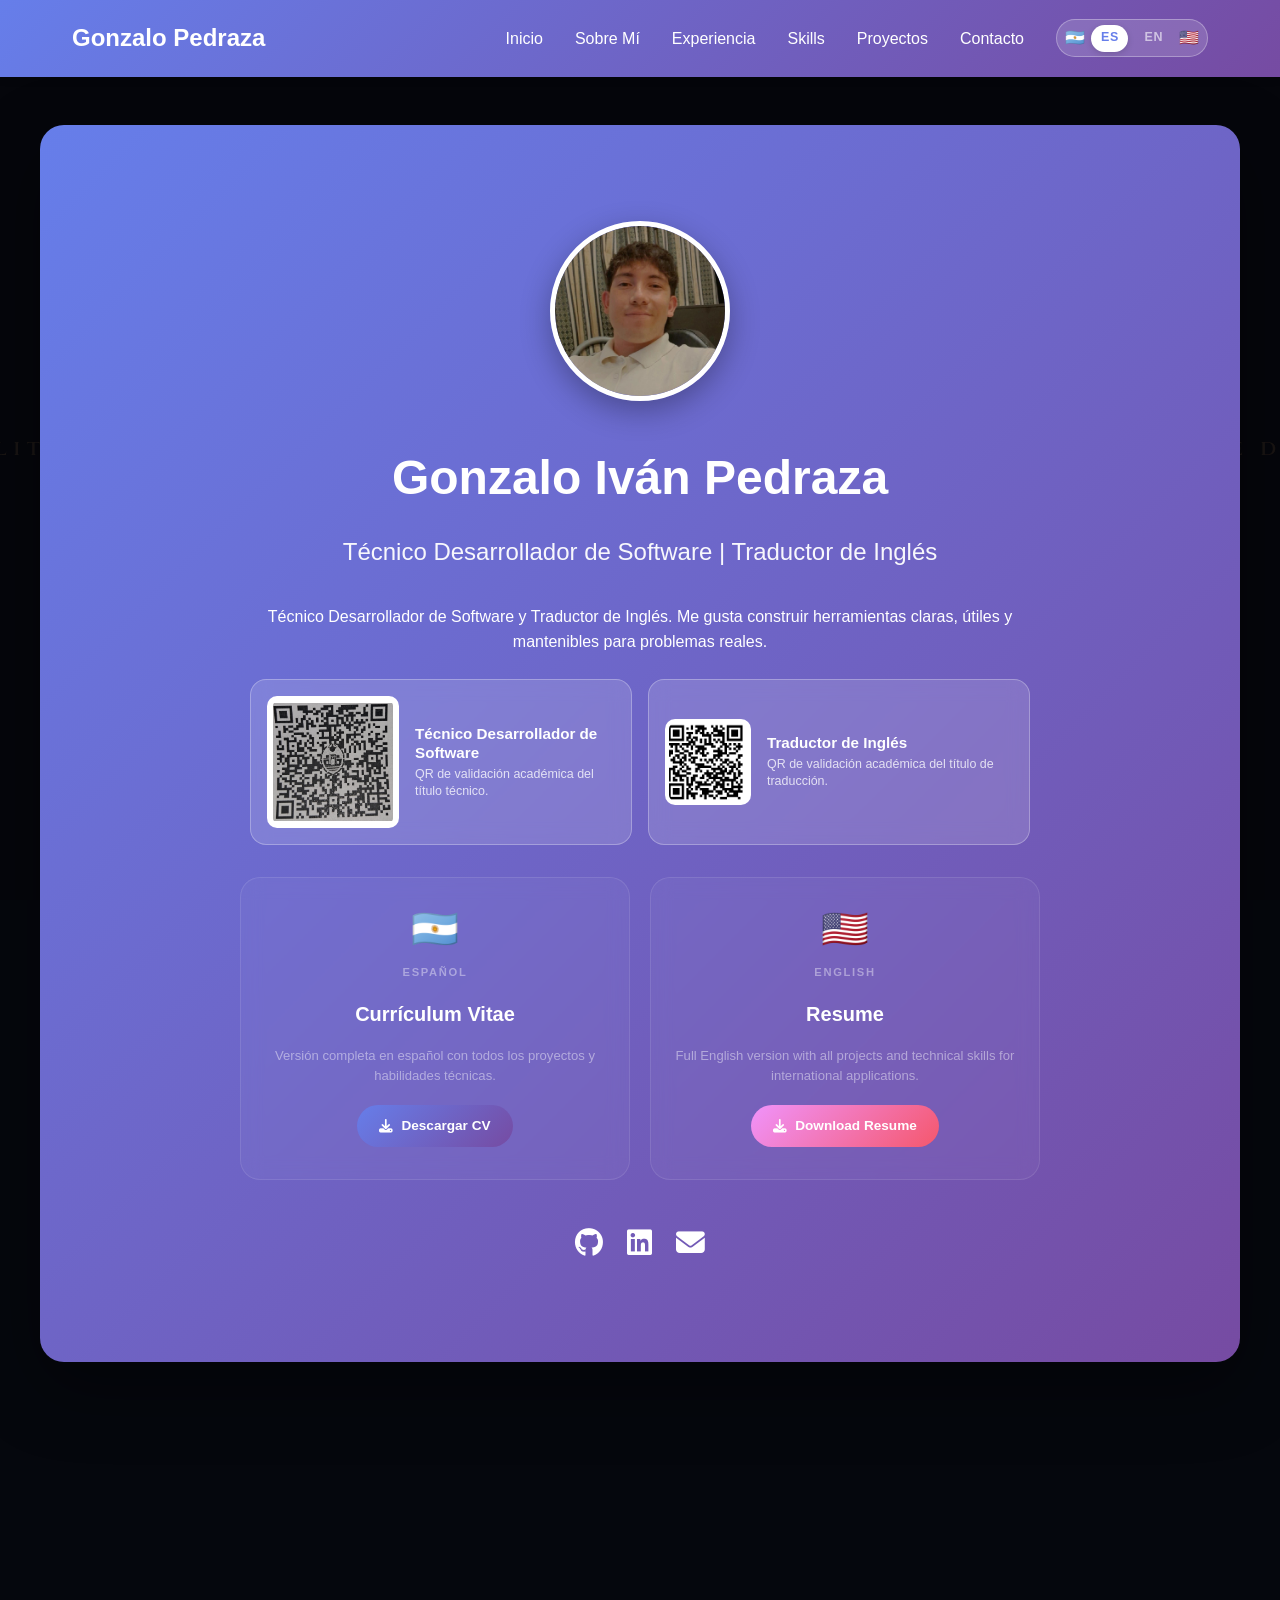
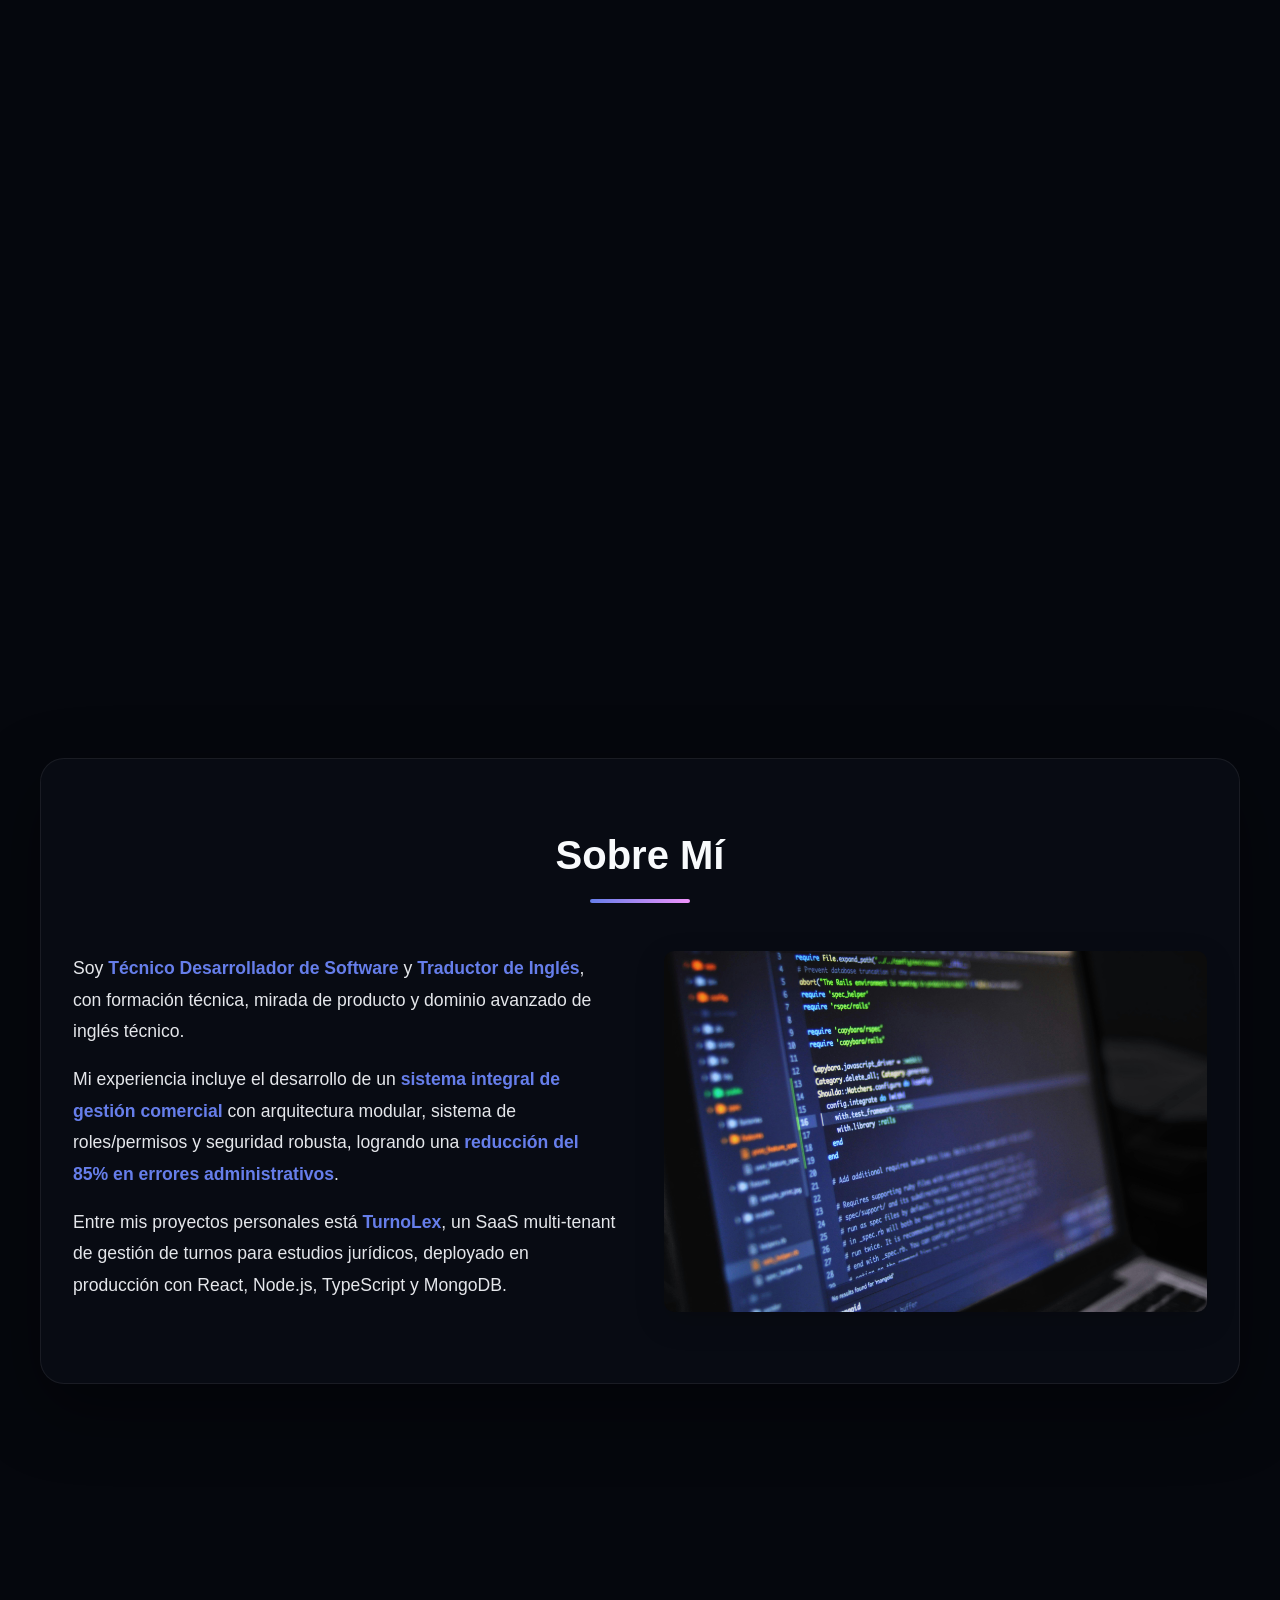
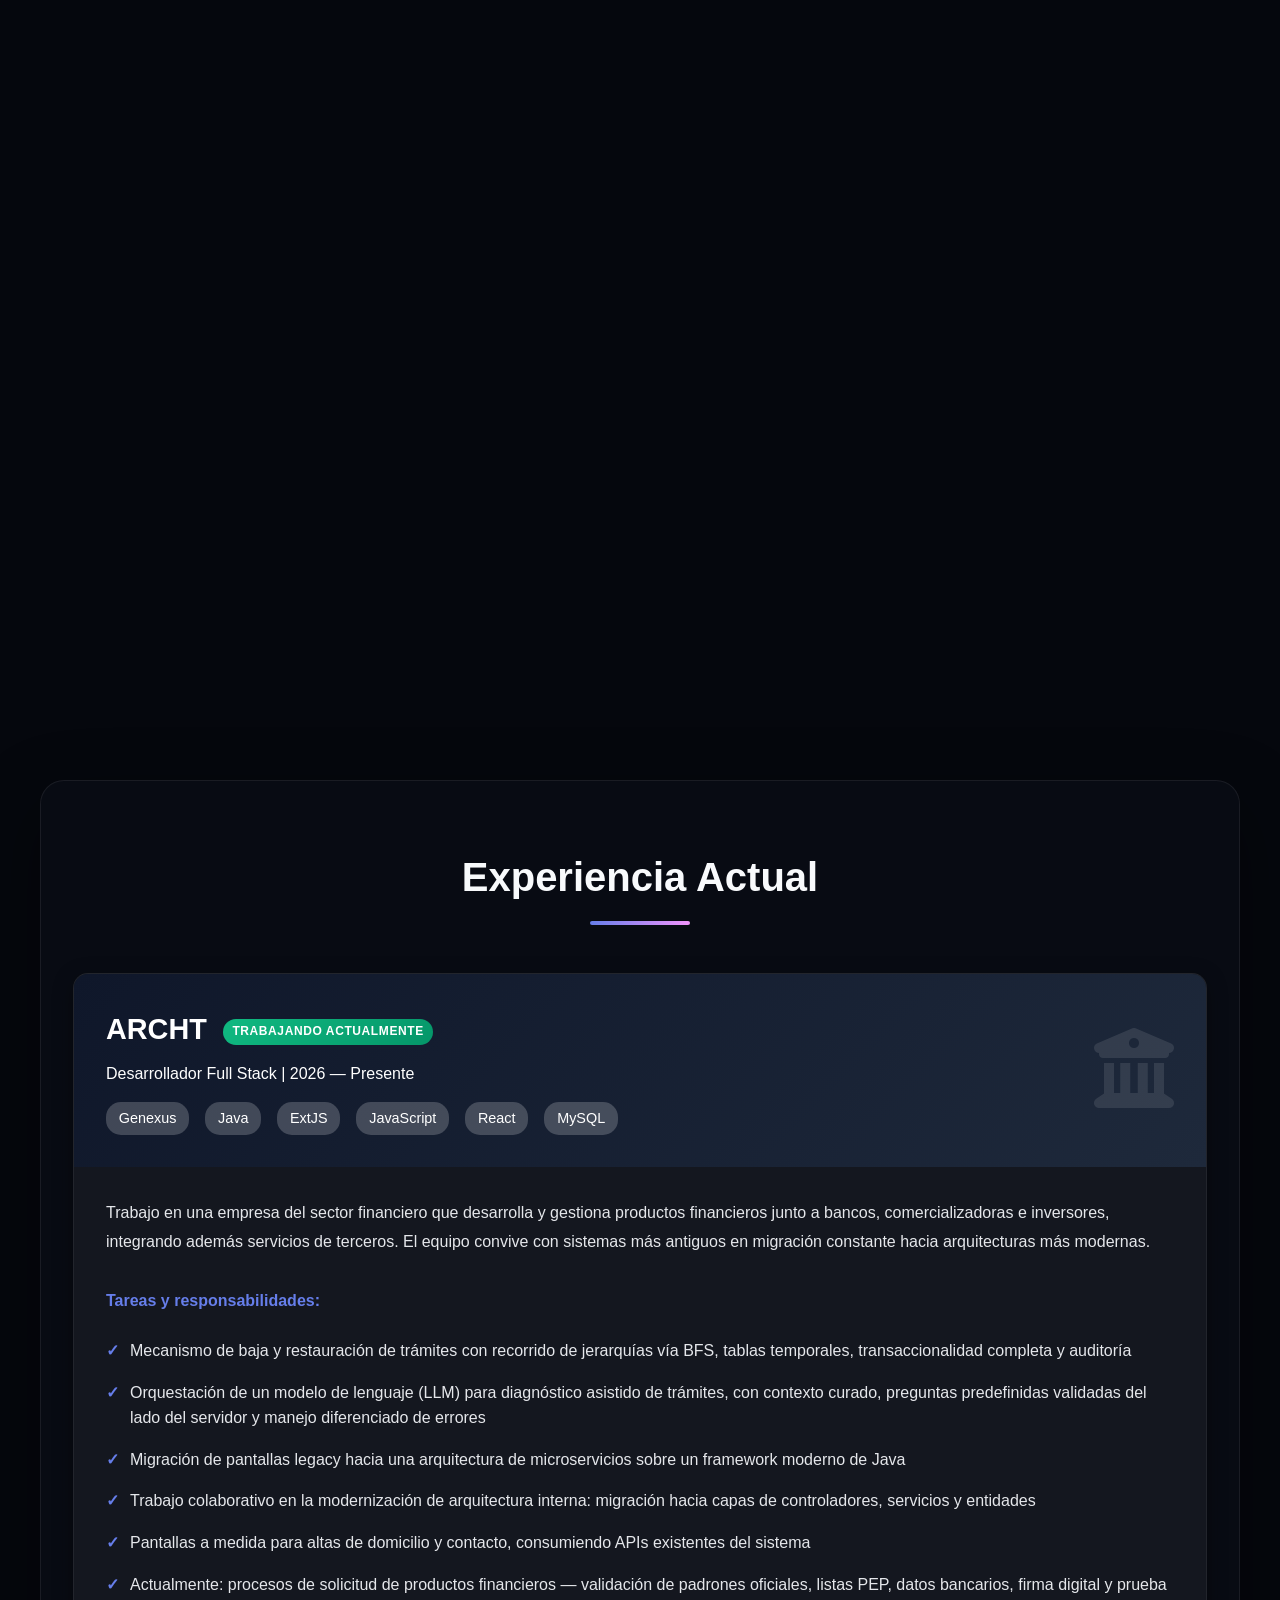
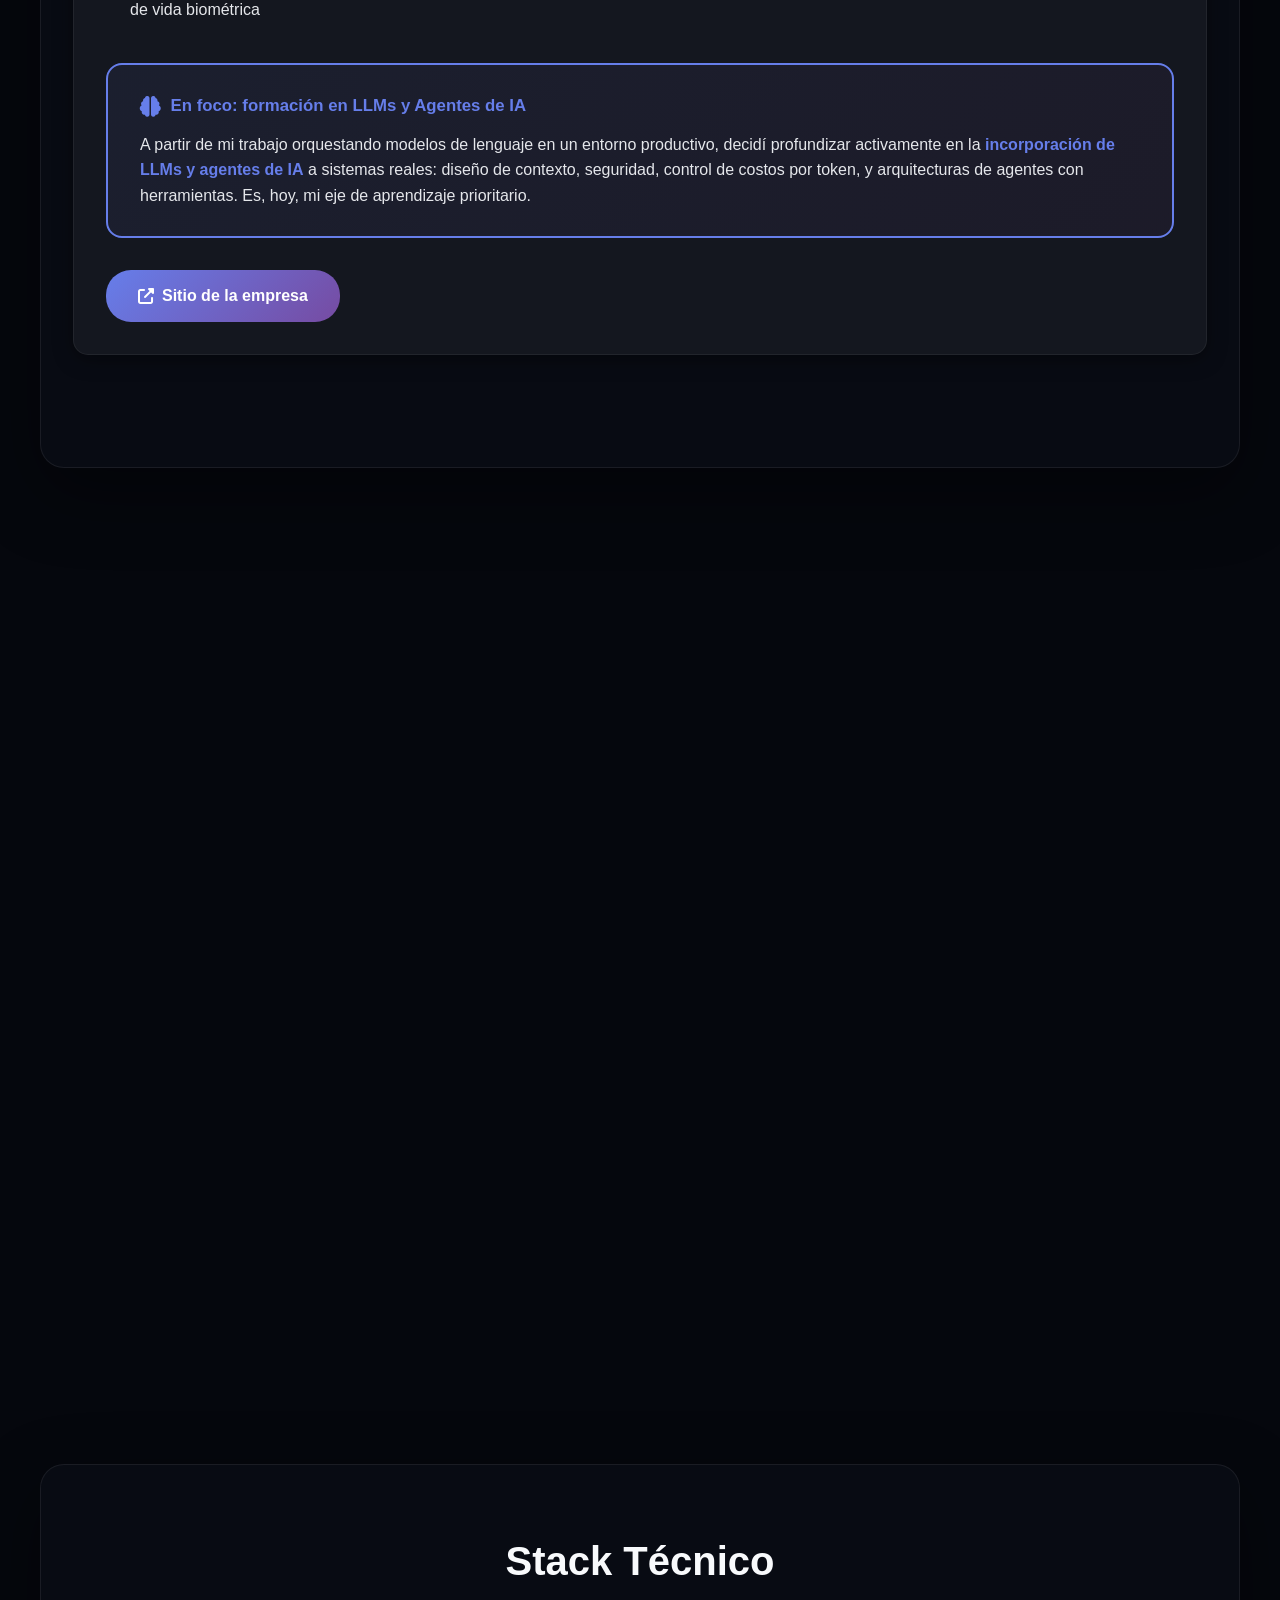
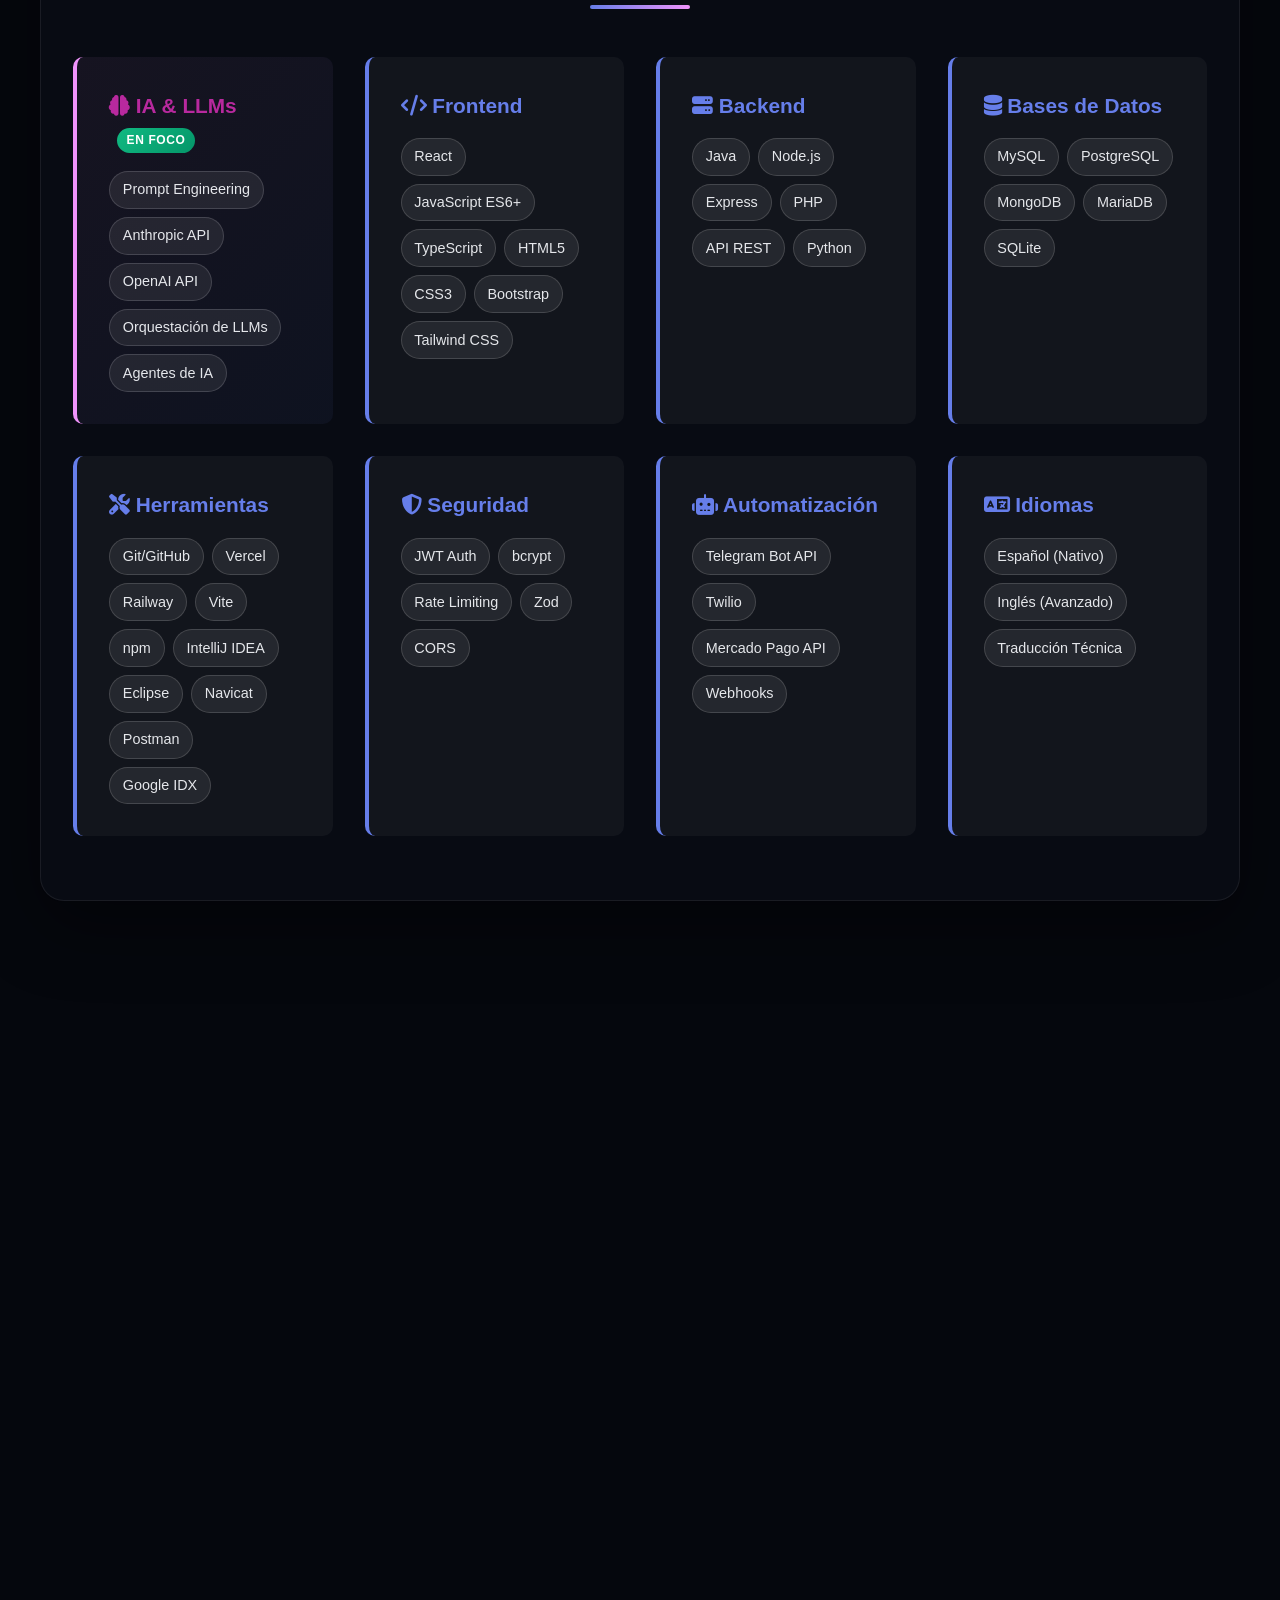
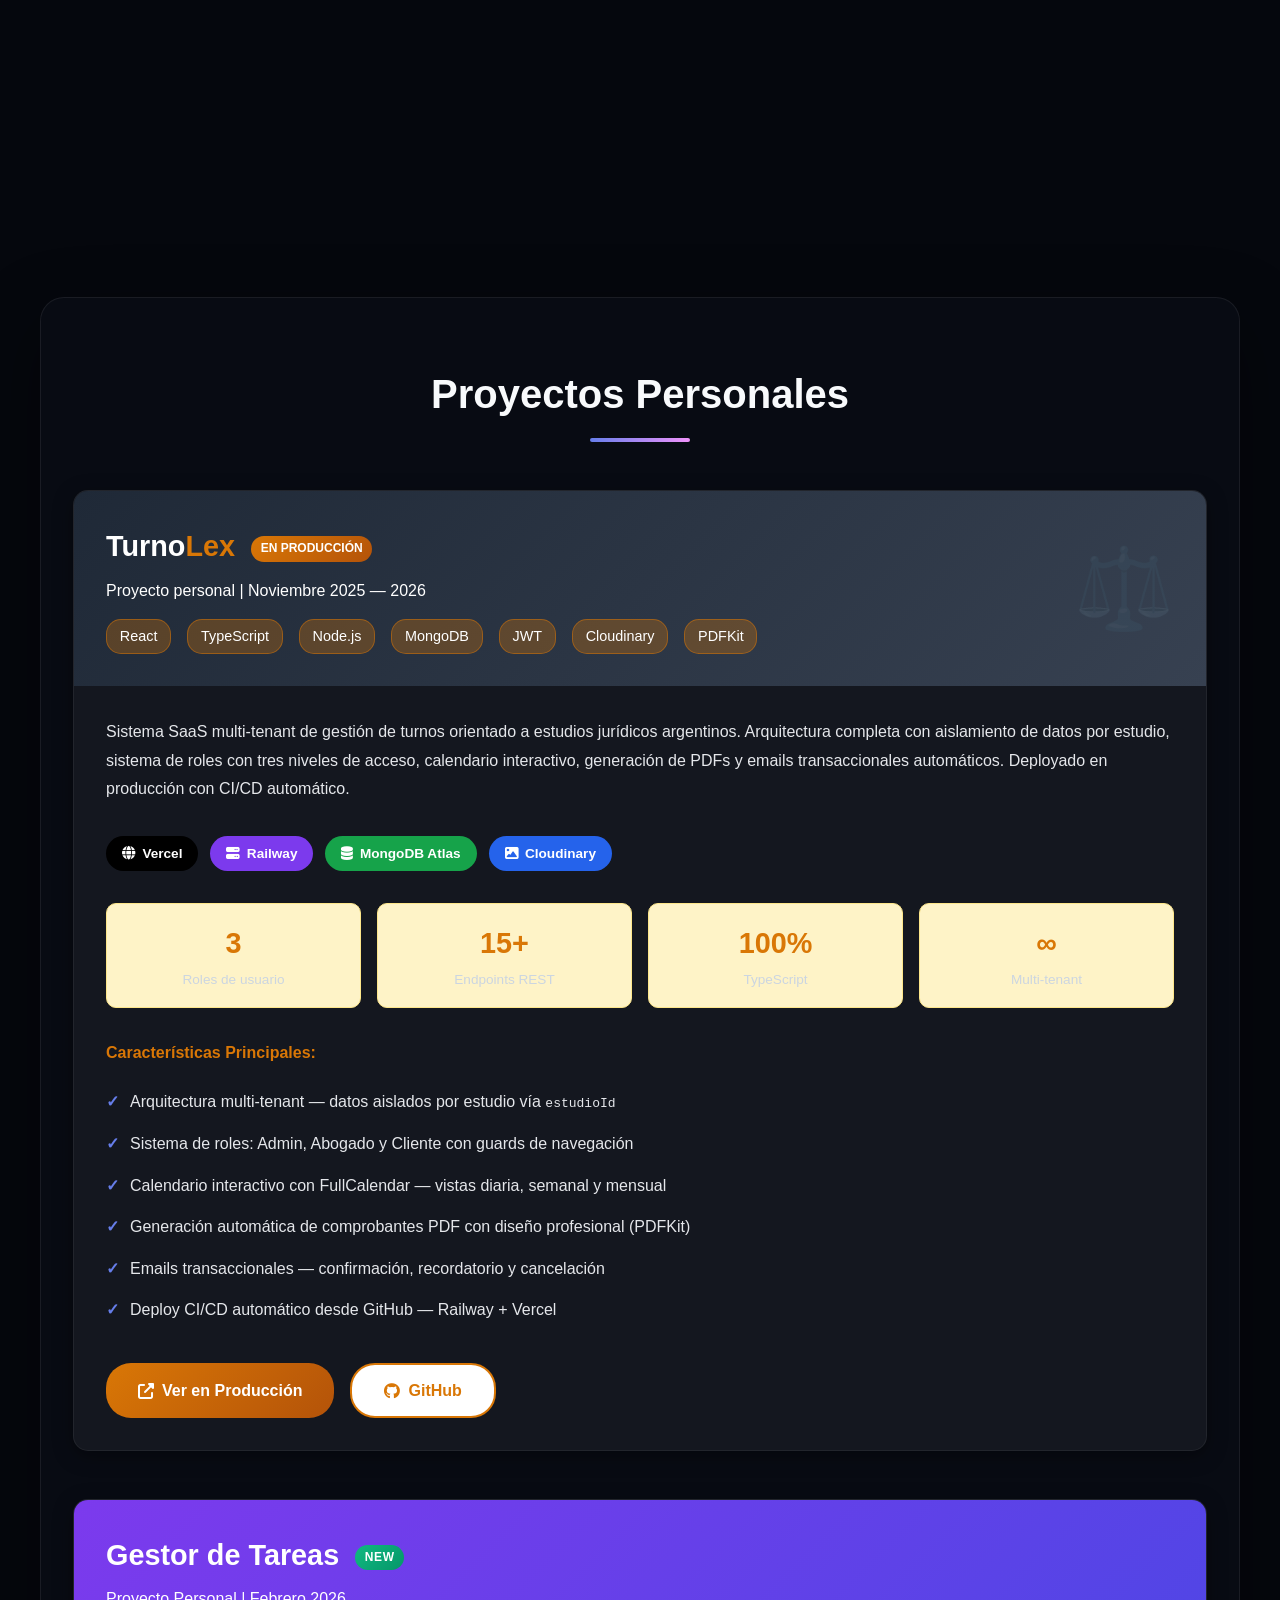
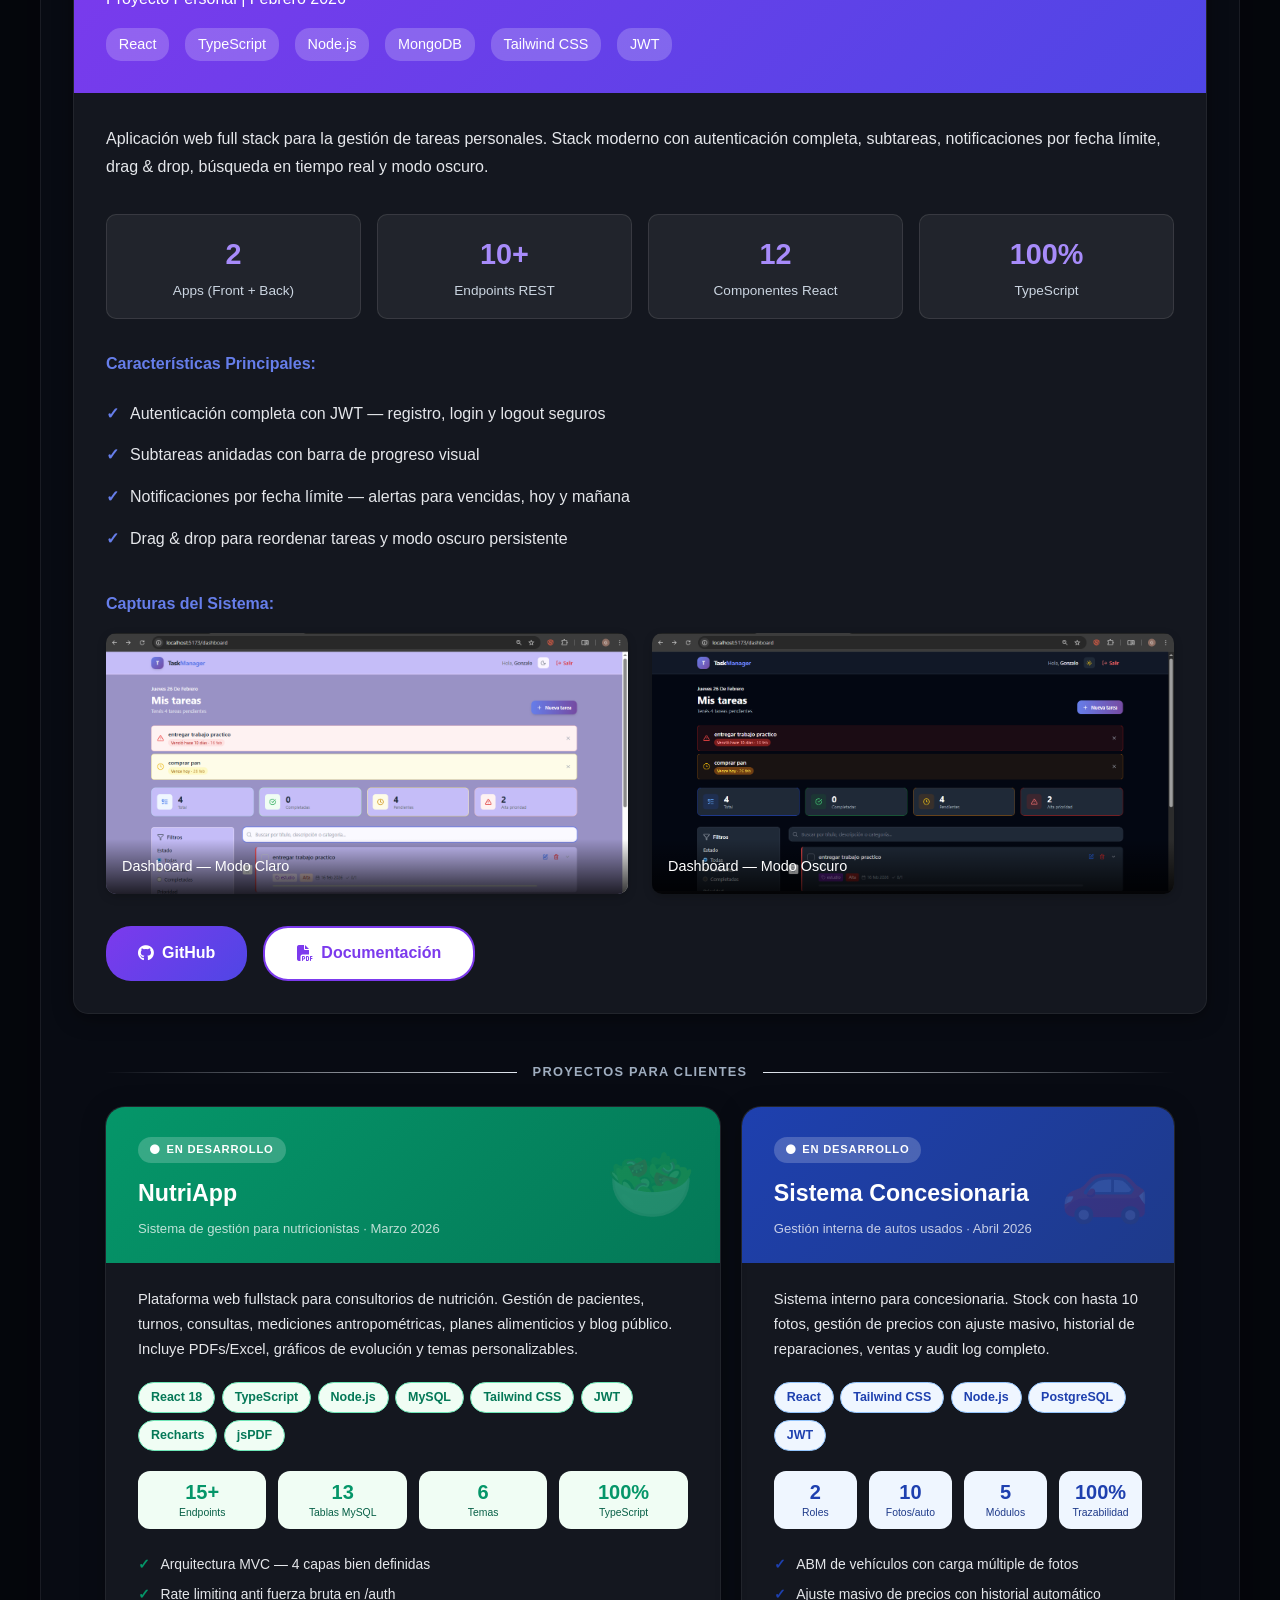
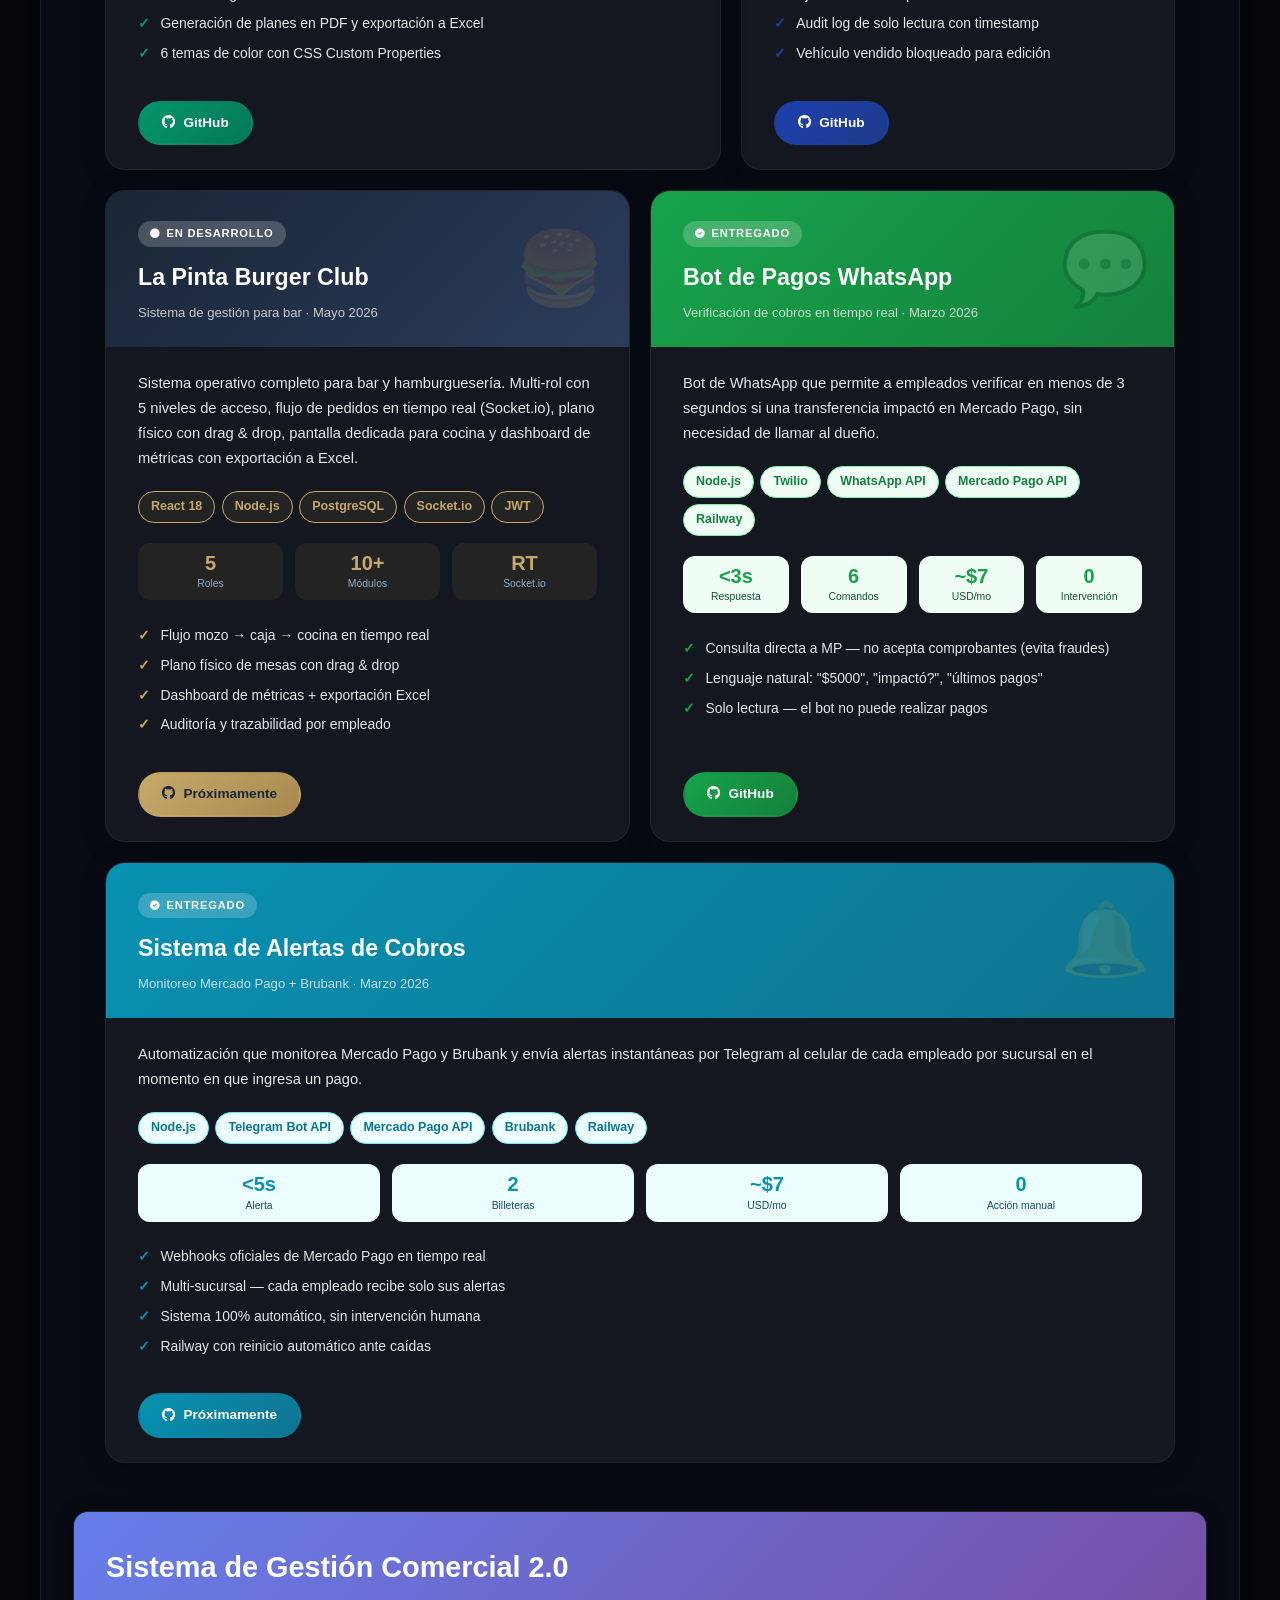
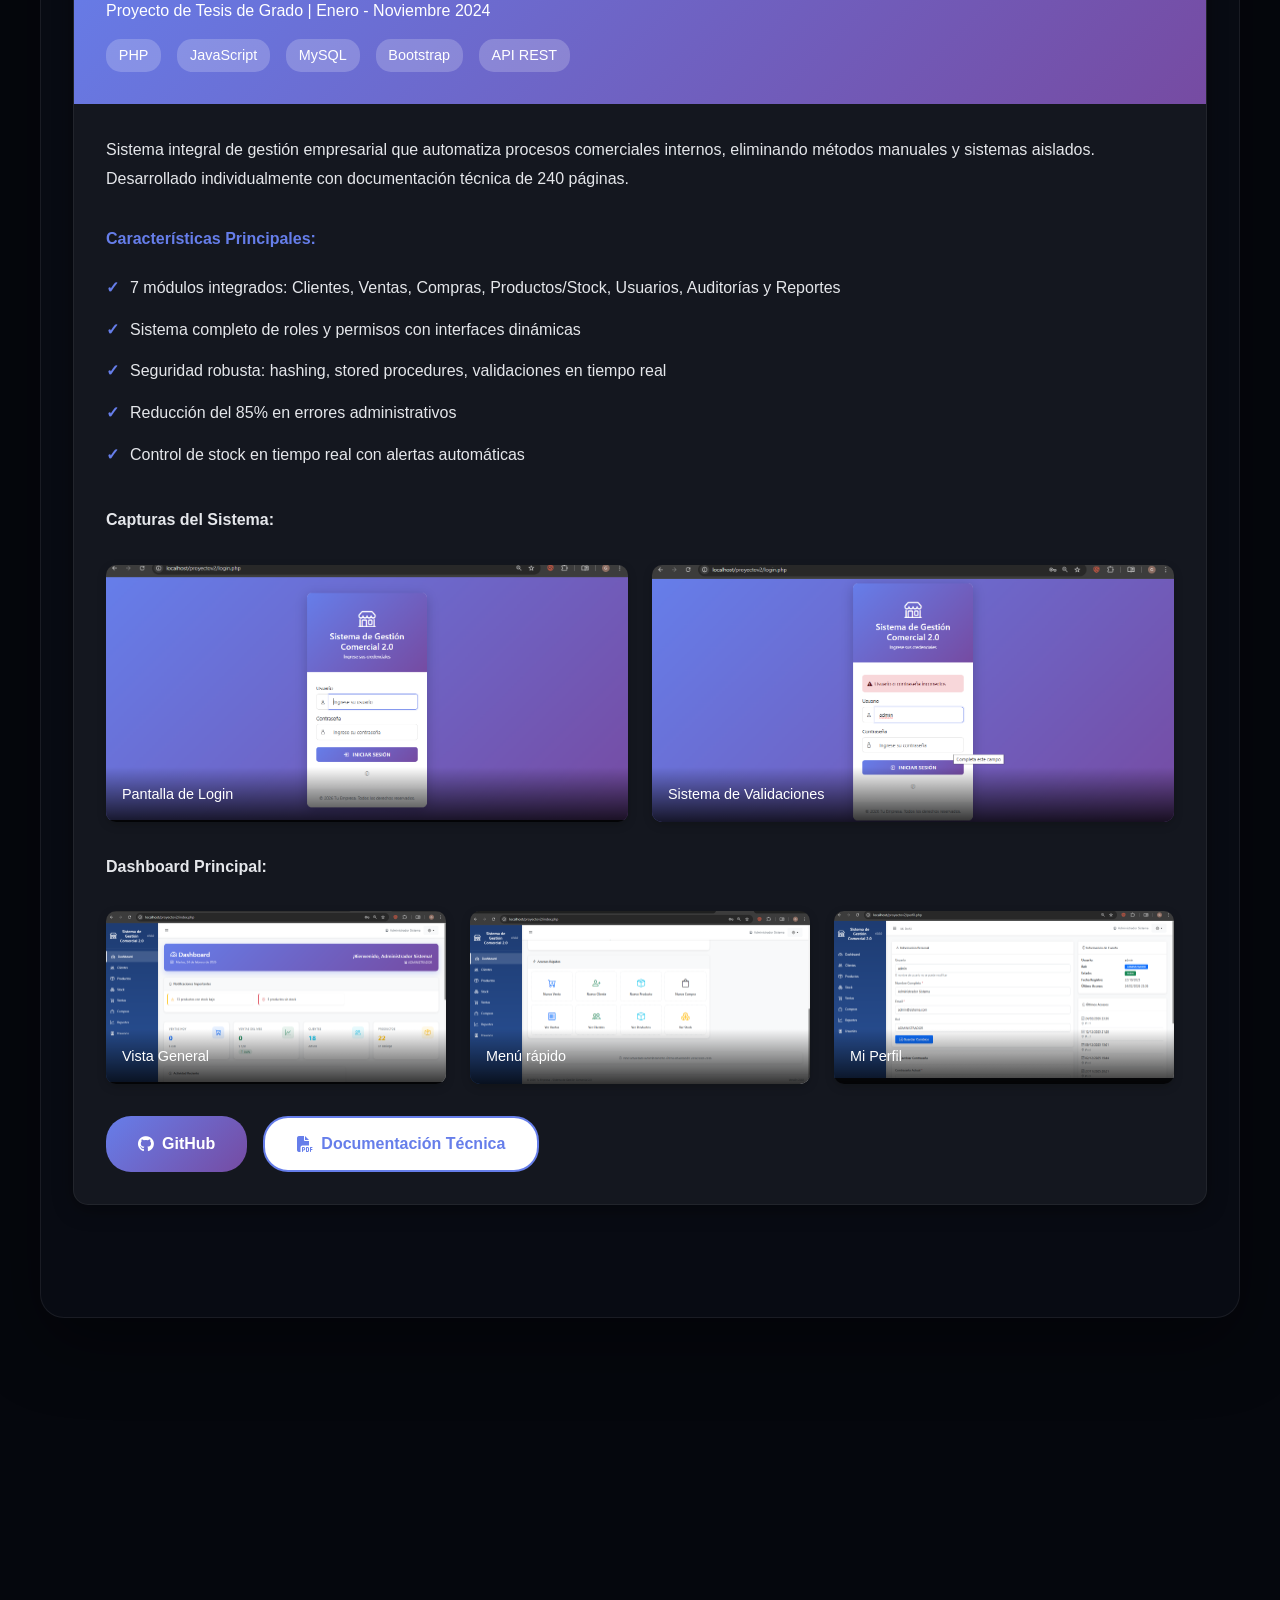
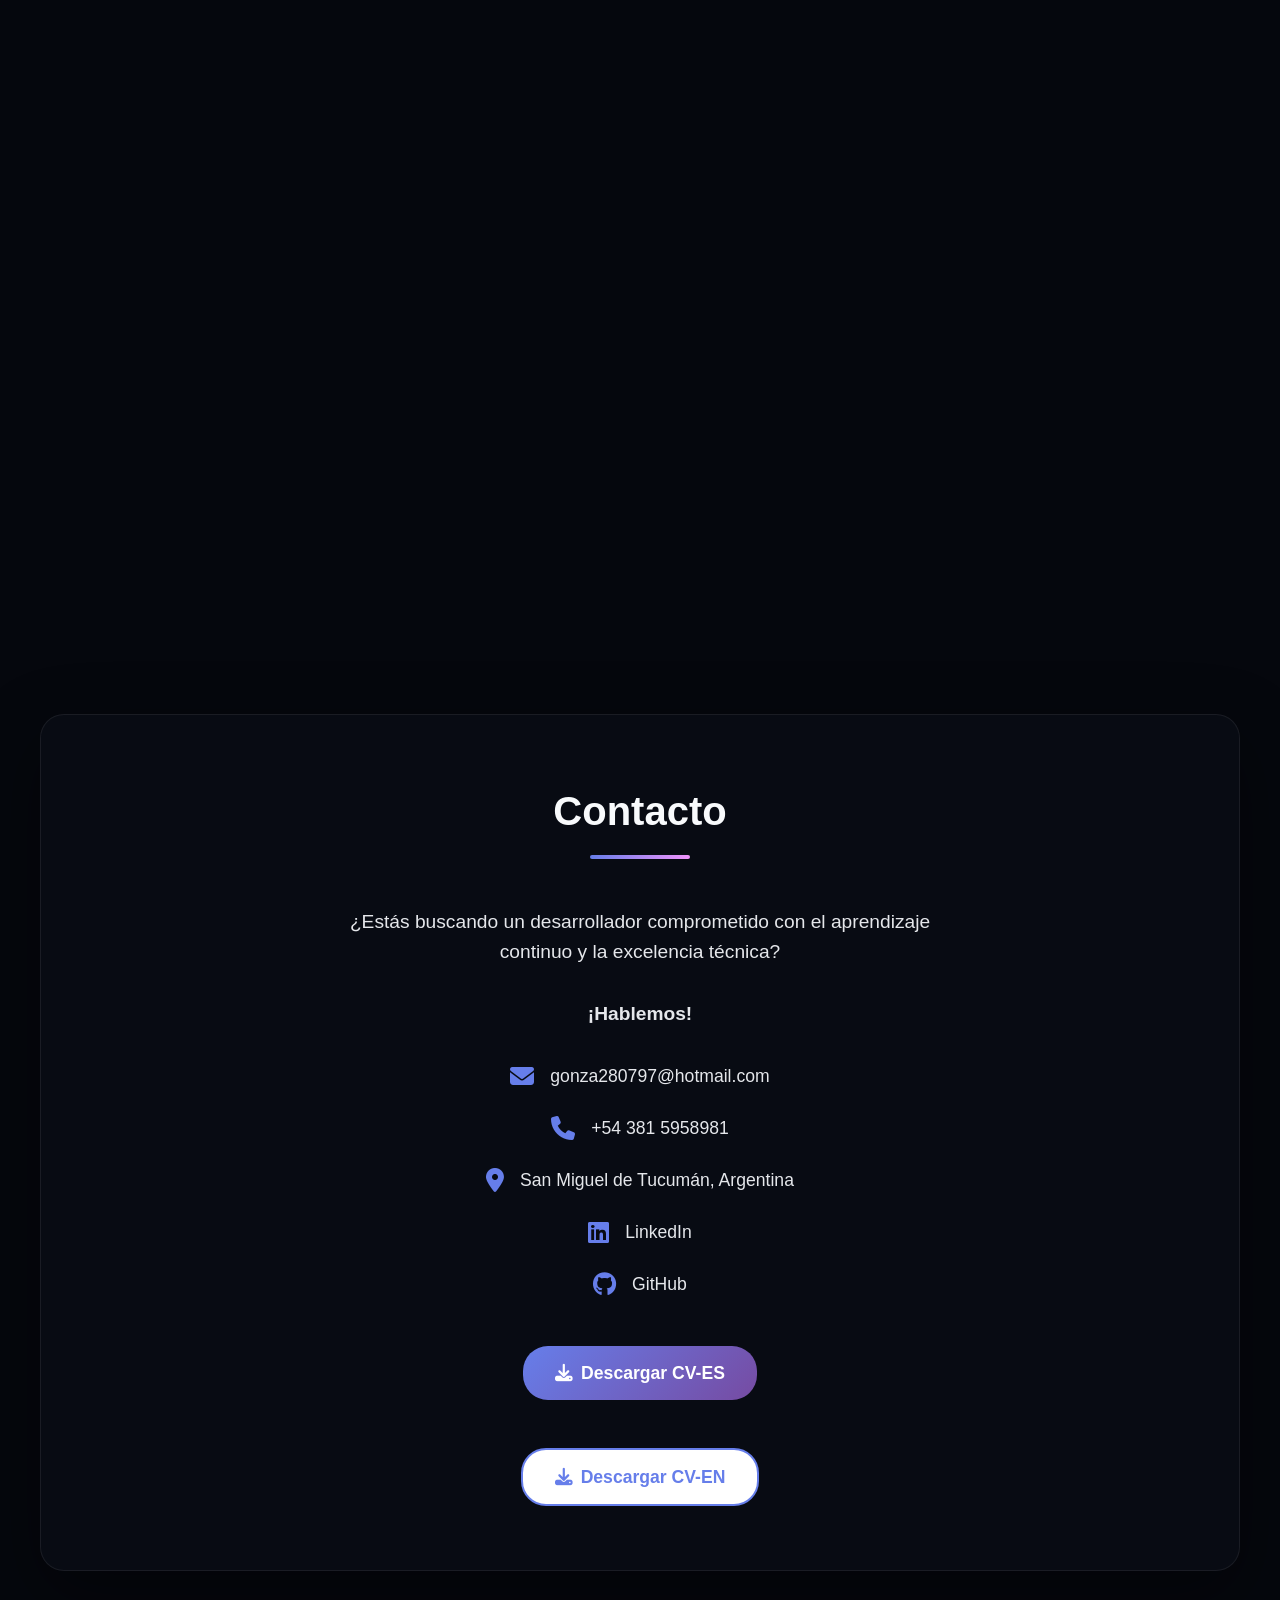
==== index.html @ ac0789c4 "last_version_cv" ====
<!DOCTYPE html>
<html lang="es">
<head>
    <meta charset="UTF-8">
    <meta name="viewport" content="width=device-width, initial-scale=1.0">
    <title>Gonzalo Pedraza | Técnico Desarrollador de Software y Traductor de Inglés</title>
    <link rel="stylesheet" href="https://cdnjs.cloudflare.com/ajax/libs/font-awesome/6.4.0/css/all.min.css">
    <link href="https://fonts.googleapis.com/css2?family=Cinzel:wght@400;600&display=swap" rel="stylesheet">
    <style>
        * { margin: 0; padding: 0; box-sizing: border-box; }
        :root {
            --primary: #667eea;
            --secondary: #764ba2;
            --accent: #f093fb;
            --dark: #1a1a2e;
            --card-bg: rgba(255,255,255,0.04);
            --border: rgba(255,255,255,0.1);
            --text: #e5e7eb;
        }
        body { font-family: 'Segoe UI', Tahoma, Geneva, Verdana, sans-serif; line-height: 1.6; color: var(--text); scroll-behavior: smooth; background: #05070d; }

        #bg-canvas { position: fixed; top: 0; left: 0; width: 100vw; height: 100vh; z-index: -1; display: block; background: #05070d; }
        footer { position: relative; z-index: 1; }

        /* ── LANGUAGE TOGGLE ── */
        .lang-toggle {
            display: flex;
            align-items: center;
            gap: 0.4rem;
            background: rgba(255,255,255,0.15);
            border-radius: 25px;
            padding: 0.3rem 0.5rem;
            cursor: pointer;
            border: 1.5px solid rgba(255,255,255,0.3);
            transition: background 0.2s;
            user-select: none;
        }
        .lang-toggle:hover { background: rgba(255,255,255,0.25); }
        .lang-btn {
            font-size: 0.78rem;
            font-weight: 700;
            padding: 0.2rem 0.6rem;
            border-radius: 15px;
            color: rgba(255,255,255,0.6);
            transition: all 0.2s;
            letter-spacing: 0.05em;
        }
        .lang-btn.active {
            background: white;
            color: var(--primary);
            box-shadow: 0 2px 6px rgba(0,0,0,0.15);
        }
        .lang-flag { font-size: 1rem; line-height: 1; }

        header { background: linear-gradient(135deg, var(--primary) 0%, var(--secondary) 100%); color: white; padding: 1.2rem 0; position: sticky; top: 0; z-index: 1000; box-shadow: 0 4px 6px rgba(0,0,0,0.1); }
        nav { max-width: 1200px; margin: 0 auto; display: flex; justify-content: space-between; align-items: center; padding: 0 2rem; }
        .logo { font-size: 1.5rem; font-weight: 700; }
        .nav-right { display: flex; align-items: center; gap: 2rem; }
        .nav-links { display: flex; gap: 2rem; list-style: none; }
        .nav-links a { color: white; text-decoration: none; transition: opacity 0.3s; }
        .nav-links a:hover { opacity: 0.8; }

        .hero { background: linear-gradient(135deg, var(--primary) 0%, var(--secondary) 100%); color: white; padding: 6rem 2rem; text-align: center; }
        .hero-content { max-width: 800px; margin: 0 auto; }
        .profile-img { width: 180px; height: 180px; border-radius: 50%; border: 5px solid white; box-shadow: 0 10px 30px rgba(0,0,0,0.3); margin-bottom: 2rem; object-fit: cover; }
        .hero h1 { font-size: 3rem; margin-bottom: 1rem; }
        .hero .subtitle { font-size: 1.5rem; margin-bottom: 2rem; opacity: 0.95; }

        /* CV buttons in hero */
        .cv-buttons { display: flex; gap: 1rem; justify-content: center; margin-top: 2rem; flex-wrap: wrap; }
        .cv-btn {
            display: inline-flex; align-items: center; gap: 0.5rem;
            padding: 0.75rem 1.75rem; border-radius: 25px;
            font-weight: 700; font-size: 0.9rem; text-decoration: none;
            transition: all 0.3s; cursor: pointer; border: none;
        }
        .cv-btn-es {
            background: white; color: var(--primary);
            box-shadow: 0 4px 15px rgba(0,0,0,0.15);
        }
        .cv-btn-es:hover { transform: translateY(-3px); box-shadow: 0 8px 25px rgba(0,0,0,0.2); }
        .cv-btn-en {
            background: rgba(255,255,255,0.15);
            color: white;
            border: 2px solid rgba(255,255,255,0.6) !important;
        }
        .cv-btn-en:hover { background: rgba(255,255,255,0.25); transform: translateY(-3px); }

        .social-links { display: flex; gap: 1.5rem; justify-content: center; margin-top: 1.5rem; }
        .social-links a { color: white; font-size: 1.8rem; transition: transform 0.3s; }
        .social-links a:hover { transform: translateY(-5px); }

        section { max-width: 1200px; margin: 3rem auto; padding: 4rem 2rem; background: rgba(13,17,28,0.48); backdrop-filter: blur(14px); -webkit-backdrop-filter: blur(14px); border: 1px solid rgba(255,255,255,0.07); border-radius: 24px; box-shadow: 0 25px 70px rgba(0,0,0,0.4); }
        section.hero { background: linear-gradient(135deg, var(--primary) 0%, var(--secondary) 100%); border: none; }
        .particle-breather { height: 100vh; max-width: none; background: none; backdrop-filter: none; border: none; box-shadow: none; margin: 0; padding: 0; }
        .section-title { font-size: 2.5rem; color: #f8fafc; margin-bottom: 3rem; text-align: center; position: relative; padding-bottom: 1rem; }
        .section-title::after { content: ''; position: absolute; bottom: 0; left: 50%; transform: translateX(-50%); width: 100px; height: 4px; background: linear-gradient(90deg, var(--primary), var(--accent)); border-radius: 2px; }
        .about-content { display: grid; grid-template-columns: 1fr 1fr; gap: 3rem; align-items: center; }
        .about-text { font-size: 1.1rem; line-height: 1.8; }
        .about-text p { margin-bottom: 1rem; }
        .highlight { color: var(--primary); font-weight: 600; }
        .skills-grid { display: grid; grid-template-columns: repeat(auto-fit, minmax(250px, 1fr)); gap: 2rem; }
        .skill-category { background: rgba(255,255,255,0.04); padding: 2rem; border-radius: 10px; border-left: 4px solid var(--primary); transition: transform 0.3s, box-shadow 0.3s; }
        .skill-category:hover { transform: translateY(-5px); box-shadow: 0 10px 30px rgba(0,0,0,0.1); }
        .skill-category h3 { color: var(--primary); margin-bottom: 1rem; font-size: 1.3rem; }
        .skill-tags { display: flex; flex-wrap: wrap; gap: 0.5rem; }
        .skill-tag { background: rgba(255,255,255,0.08); padding: 0.4rem 0.8rem; border-radius: 20px; font-size: 0.9rem; color: var(--text); border: 1px solid rgba(255,255,255,0.15); }
        .badge-new { display: inline-block; background: linear-gradient(135deg, #10b981, #059669); color: white; font-size: 0.75rem; font-weight: 700; padding: 0.2rem 0.6rem; border-radius: 20px; margin-left: 0.5rem; vertical-align: middle; letter-spacing: 0.05em; animation: pulse-green 2s infinite; }
        @keyframes pulse-green { 0%, 100% { box-shadow: 0 0 0 0 rgba(16, 185, 129, 0.4); } 50% { box-shadow: 0 0 0 6px rgba(16, 185, 129, 0); } }
        .project-card { background: rgba(255,255,255,0.05); border-radius: 15px; overflow: hidden; box-shadow: 0 5px 20px rgba(0,0,0,0.4); margin-bottom: 3rem; transition: transform 0.3s; border: 1px solid rgba(255,255,255,0.06); }
        .project-card:hover { transform: translateY(-10px); }
        .project-header { background: linear-gradient(135deg, var(--primary) 0%, var(--secondary) 100%); color: white; padding: 2rem; }
        .project-header.header-taskmanager { background: linear-gradient(135deg, #7c3aed 0%, #4f46e5 100%); }
        .project-header h3 { font-size: 1.8rem; margin-bottom: 0.5rem; }
        .project-meta { display: flex; gap: 1rem; margin-top: 1rem; flex-wrap: wrap; }
        .project-tag { background: rgba(255,255,255,0.2); padding: 0.3rem 0.8rem; border-radius: 15px; font-size: 0.9rem; }
        .project-content { padding: 2rem; }
        .project-description { margin-bottom: 2rem; line-height: 1.8; }
        .project-features { margin-bottom: 2rem; }
        .project-features h4 { color: var(--primary); margin-bottom: 1rem; }
        .project-features ul { list-style: none; padding-left: 0; }
        .project-features li { padding: 0.5rem 0; padding-left: 1.5rem; position: relative; }
        .project-features li::before { content: "✓"; position: absolute; left: 0; color: var(--primary); font-weight: bold; }
        .screenshots-grid { display: grid; grid-template-columns: repeat(auto-fit, minmax(300px, 1fr)); gap: 1.5rem; margin-top: 2rem; }
        .screenshots-grid-2 { display: grid; grid-template-columns: repeat(2, 1fr); gap: 1.5rem; margin-top: 1rem; margin-bottom: 2rem; }
        .screenshot-item { position: relative; overflow: hidden; border-radius: 10px; box-shadow: 0 3px 10px rgba(0,0,0,0.2); cursor: pointer; transition: transform 0.3s; }
        .screenshot-item:hover { transform: scale(1.05); }
        .screenshot-item img { width: 100%; height: auto; display: block; }
        .screenshot-caption { position: absolute; bottom: 0; left: 0; right: 0; background: linear-gradient(transparent, rgba(0,0,0,0.8)); color: white; padding: 1rem; font-size: 0.9rem; }
        .project-links { display: flex; gap: 1rem; margin-top: 2rem; flex-wrap: wrap; }
        .btn { display: inline-flex; align-items: center; gap: 0.5rem; padding: 0.8rem 2rem; border-radius: 25px; text-decoration: none; font-weight: 600; transition: all 0.3s; }
        .btn-primary { background: linear-gradient(135deg, var(--primary), var(--secondary)); color: white; }
        .btn-primary:hover { transform: translateY(-3px); box-shadow: 0 5px 15px rgba(102, 126, 234, 0.4); }
        .btn-purple { background: linear-gradient(135deg, #7c3aed, #4f46e5); color: white; }
        .btn-purple:hover { transform: translateY(-3px); box-shadow: 0 5px 15px rgba(124, 58, 237, 0.4); }
        .btn-secondary { background: white; color: var(--primary); border: 2px solid var(--primary); }
        .btn-secondary:hover { background: var(--primary); color: white; }
        .btn-outline-purple { background: white; color: #7c3aed; border: 2px solid #7c3aed; }
        .btn-outline-purple:hover { background: #7c3aed; color: white; }
        .project-stats { display: grid; grid-template-columns: repeat(auto-fit, minmax(140px, 1fr)); gap: 1rem; margin: 2rem 0; }
        .stat-item { background: rgba(255,255,255,0.06); border-radius: 10px; padding: 1rem; text-align: center; border: 1px solid rgba(255,255,255,0.1); }
        .stat-item .stat-number { font-size: 1.8rem; font-weight: 700; color: #a78bfa; }
        .stat-item .stat-label { font-size: 0.85rem; color: #cbd5e1; margin-top: 0.2rem; }
        .contact-content { text-align: center; max-width: 600px; margin: 0 auto; }
        .contact-info { display: flex; flex-direction: column; gap: 1.5rem; margin-top: 2rem; }
        .contact-item { display: flex; align-items: center; justify-content: center; gap: 1rem; font-size: 1.1rem; }
        .contact-item i { color: var(--primary); font-size: 1.5rem; }
        .contact-item a { color: var(--text); text-decoration: none; transition: color 0.3s; }
        .contact-item a:hover { color: var(--primary); }
        footer { background: var(--dark); color: white; text-align: center; padding: 2rem; margin-top: 4rem; }

        /* BENTO GRID */
        .bento-divider { max-width: 1200px; margin: 0 auto 1.5rem; display: flex; align-items: center; gap: 1rem; padding: 0 2rem; }
        .bento-divider-line { flex: 1; height: 1px; background: linear-gradient(90deg, transparent, #e2e8f0); }
        .bento-divider-line.right { background: linear-gradient(90deg, #e2e8f0, transparent); }
        .bento-divider span { font-size: 0.8rem; font-weight: 700; color: #a0aec0; letter-spacing: 0.1em; text-transform: uppercase; white-space: nowrap; }
        .bento-grid { display: grid; max-width: 1200px; margin: 0 auto 3rem; padding: 0 2rem; grid-template-columns: repeat(12, 1fr); gap: 1.25rem; }
        .bento-nutriapp  { grid-column: 1 / 8;  grid-row: 1; }
        .bento-concesion { grid-column: 8 / 13; grid-row: 1; }
        .bento-lapinta  { grid-column: 1 / 7;  grid-row: 2; }
        .bento-whatsapp  { grid-column: 7 / 13;  grid-row: 2; }
        .bento-alertas   { grid-column: 1 / 13; grid-row: 3; }
        .bento-card { border-radius: 20px; overflow: hidden; display: flex; flex-direction: column; transition: transform 0.35s ease, box-shadow 0.35s ease; box-shadow: 0 4px 24px rgba(0,0,0,0.3); background: rgba(255,255,255,0.05); border: 1px solid rgba(255,255,255,0.06); }
        .bento-card:hover { transform: translateY(-6px); box-shadow: 0 16px 48px rgba(0,0,0,0.14); }
        .bento-header { padding: 1.75rem 2rem 1.5rem; position: relative; overflow: hidden; }
        .bento-bg-icon { position: absolute; right: 1.5rem; top: 50%; transform: translateY(-50%); font-size: 4.5rem; opacity: 0.12; pointer-events: none; }
        .bento-badge { display: inline-flex; align-items: center; gap: 0.35rem; padding: 0.25rem 0.75rem; border-radius: 20px; font-size: 0.7rem; font-weight: 700; letter-spacing: 0.07em; margin-bottom: 0.75rem; background: rgba(255,255,255,0.2); color: white; }
        .bento-badge i { font-size: 0.6rem; }
        .bento-header h3 { font-size: 1.45rem; font-weight: 700; color: white; margin-bottom: 0.35rem; }
        .bento-header p { font-size: 0.82rem; color: rgba(255,255,255,0.75); }
        .bento-body { padding: 1.5rem 2rem; flex: 1; display: flex; flex-direction: column; }
        .bento-desc { font-size: 0.92rem; line-height: 1.7; color: var(--text); margin-bottom: 1.25rem; }
        .bento-tags { display: flex; flex-wrap: wrap; gap: 0.4rem; margin-bottom: 1.25rem; }
        .bento-tag { padding: 0.3rem 0.75rem; border-radius: 20px; font-size: 0.78rem; font-weight: 600; border: 1.5px solid; }
        .bento-stats { display: flex; gap: 0.75rem; margin-bottom: 1.25rem; flex-wrap: wrap; }
        .bento-stat { flex: 1; min-width: 60px; text-align: center; padding: 0.6rem 0.4rem; border-radius: 12px; }
        .bento-stat .num { font-size: 1.25rem; font-weight: 700; line-height: 1.1; }
        .bento-stat .lbl { font-size: 0.65rem; margin-top: 0.2rem; line-height: 1.3; font-weight: 500; }
        .bento-features { list-style: none; margin-bottom: 1.5rem; flex: 1; }
        .bento-features li { padding: 0.28rem 0; padding-left: 1.4rem; position: relative; font-size: 0.87rem; color: var(--text); line-height: 1.5; }
        .bento-features li::before { content: '✓'; position: absolute; left: 0; font-weight: 700; }
        .bento-links { display: flex; gap: 0.75rem; flex-wrap: wrap; margin-top: auto; padding-top: 0.5rem; }
        .bento-btn { display: inline-flex; align-items: center; gap: 0.5rem; padding: 0.6rem 1.4rem; border-radius: 25px; font-size: 0.85rem; font-weight: 600; text-decoration: none; transition: all 0.25s; border: 2px solid transparent; }
        .bento-btn:hover { transform: translateY(-2px); }
        .nutriapp-grad  { background: linear-gradient(135deg, #059669 0%, #047857 100%); }
        .tag-nutriapp   { color: #047857; border-color: #6ee7b7; background: #f0fdf4; }
        .stat-nutriapp  { background: #f0fdf4; }
        .stat-nutriapp .num { color: #059669; }
        .stat-nutriapp .lbl { color: #065f46; }
        .bento-nutriapp .bento-features li::before { color: #059669; }
        .btn-fill-nutriapp { background: linear-gradient(135deg, #059669, #047857); color: white; }
        .btn-fill-nutriapp:hover { box-shadow: 0 4px 14px rgba(5,150,105,0.4); }
        .concesion-grad { background: linear-gradient(135deg, #1e40af 0%, #1e3a8a 100%); }
        .tag-concesion  { color: #1e40af; border-color: #93c5fd; background: #eff6ff; }
        .stat-concesion { background: #eff6ff; }
        .stat-concesion .num { color: #1e40af; }
        .stat-concesion .lbl { color: #1e3a8a; }
        .bento-concesion .bento-features li::before { color: #1e40af; }
        .btn-fill-concesion { background: linear-gradient(135deg, #1e40af, #1e3a8a); color: white; }
        .btn-fill-concesion:hover { box-shadow: 0 4px 14px rgba(30,64,175,0.4); }
        .whatsapp-grad  { background: linear-gradient(135deg, #16a34a 0%, #15803d 100%); }
        .tag-whatsapp   { color: #15803d; border-color: #86efac; background: #f0fdf4; }
        .stat-whatsapp  { background: #f0fdf4; }
        .stat-whatsapp .num { color: #16a34a; }
        .stat-whatsapp .lbl { color: #14532d; }
        .bento-whatsapp .bento-features li::before { color: #16a34a; }
        .btn-fill-whatsapp { background: linear-gradient(135deg, #16a34a, #15803d); color: white; }
        .btn-fill-whatsapp:hover { box-shadow: 0 4px 14px rgba(22,163,74,0.4); }
        .alertas-grad   { background: linear-gradient(135deg, #0891b2 0%, #0e7490 100%); }
        .tag-alertas    { color: #0e7490; border-color: #67e8f9; background: #ecfeff; }
        .stat-alertas   { background: #ecfeff; }
        .stat-alertas .num { color: #0891b2; }
        .stat-alertas .lbl { color: #164e63; }
        .bento-alertas .bento-features li::before { color: #0891b2; }
        .btn-fill-alertas { background: linear-gradient(135deg, #0891b2, #0e7490); color: white; }
        .btn-fill-alertas:hover { box-shadow: 0 4px 14px rgba(8,145,178,0.4); }
        .lapinta-grad { background: linear-gradient(135deg, #1a2535 0%, #2a3d5c 100%); }
        .tag-lapinta  { color: #C8A96A; border-color: #C8A96A; background: rgba(200,169,106,.08); }
        .stat-lapinta { background: rgba(200,169,106,.08); }
        .stat-lapinta .num { color: #C8A96A; }
        .stat-lapinta .lbl { color: #8faec7; }
        .bento-lapinta .bento-features li::before { color: #C8A96A; }
        .btn-fill-lapinta { background: linear-gradient(135deg, #C8A96A, #a88a50); color: #1a2535; }
        .btn-fill-lapinta:hover { box-shadow: 0 4px 14px rgba(200,169,106,0.4); }
        @keyframes fadeUp { from { opacity: 0; transform: translateY(24px); } to { opacity: 1; transform: translateY(0); } }
        .bento-card { animation: fadeUp 0.5s ease both; }
        .bento-nutriapp  { animation-delay: 0.05s; }
        .bento-concesion { animation-delay: 0.15s; }
        .bento-lapinta  { animation-delay: 0.25s; }
        .bento-whatsapp  { animation-delay: 0.35s; }
        .bento-alertas   { animation-delay: 0.45s; }

        .lightbox { display: none; position: fixed; z-index: 9999; top: 0; left: 0; width: 100%; height: 100%; background: rgba(0,0,0,0.9); justify-content: center; align-items: center; }
        .lightbox.active { display: flex; }
        .lightbox img { max-width: 90%; max-height: 90%; border-radius: 10px; }
        .lightbox-close { position: absolute; top: 20px; right: 40px; color: white; font-size: 40px; cursor: pointer; }

        @media (max-width: 900px) {
            .bento-grid { grid-template-columns: 1fr 1fr; }
            .bento-nutriapp, .bento-concesion, .bento-lapinta, .bento-whatsapp, .bento-alertas { grid-column: auto; grid-row: auto; }
        }
        @media (max-width: 768px) {
            .nav-links { display: none; }
            .hero h1 { font-size: 2rem; }
            .hero .subtitle { font-size: 1.2rem; }
            .about-content { grid-template-columns: 1fr; }
            .screenshots-grid { grid-template-columns: 1fr; }
            .screenshots-grid-2 { grid-template-columns: 1fr; }
            .project-links { flex-direction: column; }
            .project-stats { grid-template-columns: repeat(2, 1fr); }
            .cv-buttons { flex-direction: column; align-items: center; }
        }
        @media (max-width: 600px) {
            .bento-grid { grid-template-columns: 1fr; padding: 0 1rem; }
            .bento-divider { padding: 0 1rem; }
        }

        /* ── i18n: hide/show by language ── */
        [data-lang="en"] { display: none !important; }
        body.lang-en [data-lang="es"] { display: none !important; }
        body.lang-en [data-lang="en"] { display: revert !important; }
        
         .credential-strip { display: grid; grid-template-columns: repeat(2, minmax(0, 1fr)); gap: 1rem; max-width: 780px; margin: 1.5rem auto 2rem; }
        .credential-card { display: grid; grid-template-columns: 86px 1fr; align-items: center; gap: 1rem; padding: 1rem; border-radius: 16px; background: rgba(255,255,255,0.14); border: 1px solid rgba(255,255,255,0.28); text-align: left; backdrop-filter: blur(10px); }
        .credential-card img { width: 86px; height: 86px; object-fit: contain; border-radius: 10px; background: white; padding: 4px; cursor: zoom-in; }
        .credential-card.dev-credential { grid-template-columns: 132px 1fr; }
        .credential-card.dev-credential img { width: 132px; height: 132px; padding: 6px; }
        .lightbox.qr-lightbox img { width: min(86vw, 620px); height: auto; max-height: 92vh; object-fit: contain; background: white; padding: 18px; }
        .credential-card strong { display: block; color: white; font-size: 0.95rem; line-height: 1.25; }
        .credential-card span { display: block; color: rgba(255,255,255,0.78); font-size: 0.78rem; margin-top: 0.25rem; line-height: 1.35; }
        @media (max-width: 700px) { .credential-strip { grid-template-columns: 1fr; } }

         /* Download cards */
        .cards {
            display: grid;
            grid-template-columns: 1fr 1fr;
            gap: 20px;
            margin-bottom: 40px;
        }
 
        .cv-card {
            background: var(--card-bg);
            border: 1px solid var(--border);
            border-radius: 20px;
            padding: 32px 24px;
            text-decoration: none;
            color: white;
            transition: all 0.3s ease;
            position: relative;
            overflow: hidden;
            display: flex;
            flex-direction: column;
            align-items: center;
            gap: 16px;
            backdrop-filter: blur(10px);
        }
 
        .cv-card::before {
            content: '';
            position: absolute;
            inset: 0;
            border-radius: 20px;
            opacity: 0;
            transition: opacity 0.3s;
        }
        .cv-card.es::before { background: linear-gradient(135deg, rgba(102,126,234,0.15), rgba(118,75,162,0.15)); }
        .cv-card.en::before { background: linear-gradient(135deg, rgba(240,147,251,0.12), rgba(245,87,108,0.12)); }
 
        .cv-card:hover {
            transform: translateY(-6px);
            border-color: rgba(255,255,255,0.2);
            box-shadow: 0 20px 60px rgba(0,0,0,0.4);
        }
        .cv-card:hover::before { opacity: 1; }
 
        .cv-card.es:hover { border-color: rgba(102,126,234,0.5); }
        .cv-card.en:hover { border-color: rgba(240,147,251,0.5); }
 
        .flag {
            font-size: 2.4rem;
            line-height: 1;
            position: relative;
            z-index: 1;
        }
 
        .card-lang {
            font-size: 0.7rem;
            font-weight: 700;
            letter-spacing: 0.15em;
            text-transform: uppercase;
            color: rgba(255,255,255,0.4);
            position: relative;
            z-index: 1;
        }
 
        .card-title {
            font-size: 1.25rem;
            font-weight: 700;
            position: relative;
            z-index: 1;
        }
 
        .card-desc {
            font-size: 0.82rem;
            color: rgba(255,255,255,0.45);
            line-height: 1.5;
            text-align: center;
            position: relative;
            z-index: 1;
        }
 
        .dl-btn {
            display: inline-flex;
            align-items: center;
            gap: 8px;
            padding: 10px 22px;
            border-radius: 25px;
            font-size: 0.85rem;
            font-weight: 600;
            position: relative;
            z-index: 1;
            transition: all 0.25s;
            margin-top: 4px;
        }
        .cv-card.es .dl-btn {
            background: linear-gradient(135deg, var(--primary), var(--secondary));
            color: white;
        }
        .cv-card.en .dl-btn {
            background: linear-gradient(135deg, #f093fb, #f5576c);
            color: white;
        }
        .cv-card:hover .dl-btn {
            transform: scale(1.05);
            box-shadow: 0 4px 20px rgba(0,0,0,0.3);
        }
 
        /* View online row */
        .view-row {
            display: grid;
            grid-template-columns: 1fr 1fr;
            gap: 20px;
            margin-bottom: 40px;
        }
 
        .view-link {
            display: flex;
            align-items: center;
            justify-content: center;
            gap: 10px;
            padding: 14px 20px;
            border-radius: 12px;
            border: 1px solid var(--border);
            background: var(--card-bg);
            text-decoration: none;
            color: rgba(255,255,255,0.6);
            font-size: 0.85rem;
            font-weight: 500;
            transition: all 0.25s;
            backdrop-filter: blur(10px);
        }
        .view-link:hover {
            border-color: rgba(255,255,255,0.2);
            color: white;
            background: rgba(255,255,255,0.06);
            transform: translateY(-2px);
        }
        .view-link i { font-size: 1rem; }
        .view-link.es-link i { color: var(--primary); }
        .view-link.en-link i { color: #f093fb; }
 
    </style>
</head>
<body class="lang-es">
    <canvas id="bg-canvas"></canvas>

    <header>
        <nav>
            <div class="logo">Gonzalo Pedraza</div>
            <div class="nav-right">
                <ul class="nav-links">
                    <li><a href="#inicio"    data-lang="es">Inicio</a>    <a href="#inicio"    data-lang="en">Home</a></li>
                    <li><a href="#sobre-mi"  data-lang="es">Sobre Mí</a>  <a href="#sobre-mi"  data-lang="en">About</a></li>
                    <li><a href="#experiencia" data-lang="es">Experiencia</a> <a href="#experiencia" data-lang="en">Experience</a></li>
                    <li><a href="#skills"    data-lang="es">Skills</a>    <a href="#skills"    data-lang="en">Skills</a></li>
                    <li><a href="#proyectos" data-lang="es">Proyectos</a> <a href="#proyectos" data-lang="en">Projects</a></li>
                    <li><a href="#contacto"  data-lang="es">Contacto</a>  <a href="#contacto"  data-lang="en">Contact</a></li>
                </ul>
                <!-- LANGUAGE TOGGLE -->
                <div class="lang-toggle" onclick="toggleLang()" title="Switch language">
                    <span class="lang-flag">🇦🇷</span>
                    <span class="lang-btn active" id="btn-es">ES</span>
                    <span class="lang-btn" id="btn-en">EN</span>
                    <span class="lang-flag">🇺🇸</span>
                </div>
            </div>
        </nav>
    </header>

    <section class="hero" id="inicio">
        <div class="hero-content">
            <img src="screenshots/perfil.jpeg" alt="Gonzalo Pedraza" class="profile-img">
            <h1>Gonzalo Iván Pedraza</h1>
            <p class="subtitle" data-lang="es">Técnico Desarrollador de Software | Traductor de Inglés</p>
            <p class="subtitle" data-lang="en">Software Development Technician | English Translator</p>
            <p data-lang="es">Técnico Desarrollador de Software y Traductor de Inglés. Me gusta construir herramientas claras, útiles y mantenibles para problemas reales.</p>
            <p data-lang="en">Software Development Technician and English Translator. I build clear, useful, maintainable tools for real-world problems.</p>


            <div class="credential-strip">
                <div class="credential-card dev-credential">
                    <img src="screenshots/WhatsApp Image 2026-05-21 at 20.42.52.jpeg" alt="QR validación título desarrollador" onclick="openLightbox('screenshots/WhatsApp Image 2026-05-21 at 20.42.52.jpeg', true)">
                    <div>
                        <strong data-lang="es">Técnico Desarrollador de Software</strong>
                        <strong data-lang="en">Software Development Technician</strong>
                        <span data-lang="es">QR de validación académica del título técnico.</span>
                        <span data-lang="en">Academic validation QR for the technical degree.</span>
                    </div>
                </div>
                <div class="credential-card">
                    <img src="screenshots/2026-05-21 (1).png" alt="QR validación título traductor" onclick="openLightbox('screenshots/2026-05-21 (1).png', true)">
                    <div>
                        <strong data-lang="es">Traductor de Inglés</strong>
                        <strong data-lang="en">English Translator</strong>
                        <span data-lang="es">QR de validación académica del título de traducción.</span>
                        <span data-lang="en">Academic validation QR for the translation credential.</span>
                    </div>
                </div>
            </div>
            <!-- CV DOWNLOAD BUTTONS -->
        <div class="cards">
            <a class="cv-card es"
            href="Gonzalo_Pedraza_Developer.pdf"
            download
            target="_blank">
                <span class="flag">🇦🇷</span>
                <span class="card-lang">Español</span>
                <span class="card-title">Currículum Vitae</span>
                <p class="card-desc">Versión completa en español con todos los proyectos y habilidades técnicas.</p>
                <span class="dl-btn">
                    <i class="fas fa-download"></i> Descargar CV
                </span>
            </a>

            <a class="cv-card en"
            href="Gonzalo_Iván_Pedraza_Resume.pdf"
            download
            target="_blank">
                <span class="flag">🇺🇸</span>
                <span class="card-lang">English</span>
                <span class="card-title">Resume</span>
                <p class="card-desc">Full English version with all projects and technical skills for international applications.</p>
                <span class="dl-btn">
                    <i class="fas fa-download"></i> Download Resume
                </span>
            </a>
        </div>
            <div class="social-links">
                <a href="https://github.com/Gonza28fq" target="_blank" title="GitHub"><i class="fab fa-github"></i></a>
                <a href="https://www.linkedin.com/in/gonzalo-pedraza-b8b568298" target="_blank" title="LinkedIn"><i class="fab fa-linkedin"></i></a>
                <a href="mailto:gonza280797@hotmail.com" title="Email"><i class="fas fa-envelope"></i></a>
            </div>
        </div>
    </section>

    <div class="particle-breather"></div>

    <!-- ═══ SOBRE MÍ / ABOUT ═══ -->
    <section id="sobre-mi">
        <h2 class="section-title" data-lang="es">Sobre Mí</h2>
        <h2 class="section-title" data-lang="en">About Me</h2>
        <div class="about-content">
            <div class="about-text">
                <div data-lang="es">
                    <p>Soy <span class="highlight">Técnico Desarrollador de Software</span> y <span class="highlight">Traductor de Inglés</span>, con formación técnica, mirada de producto y dominio avanzado de inglés técnico.</p>
                    <p>Mi experiencia incluye el desarrollo de un <span class="highlight">sistema integral de gestión comercial</span> con arquitectura modular, sistema de roles/permisos y seguridad robusta, logrando una <span class="highlight">reducción del 85% en errores administrativos</span>.</p>
                    <p>Entre mis proyectos personales está <span class="highlight">TurnoLex</span>, un SaaS multi-tenant de gestión de turnos para estudios jurídicos, deployado en producción con React, Node.js, TypeScript y MongoDB.</p>
                </div>
                <div data-lang="en">
                    <p>I'm a <span class="highlight">Software Development Technician</span> and <span class="highlight">English Translator</span>, with strong technical training, product sense, and advanced technical English proficiency.</p>
                    <p>My experience includes developing a <span class="highlight">comprehensive commercial management system</span> with modular architecture, role/permission management, and robust security — achieving an <span class="highlight">85% reduction in administrative errors</span>.</p>
                    <p>One of my personal projects is <span class="highlight">TurnoLex</span>, a multi-tenant SaaS appointment management platform for law firms, deployed to production using React, Node.js, TypeScript and MongoDB.</p>
                </div>
            </div>
            <div>
                <img src="about-image.jpg" alt="Development" style="width: 100%; border-radius: 10px; box-shadow: 0 10px 30px rgba(0,0,0,0.2);">
            </div>
        </div>
    </section>

    <div class="particle-breather"></div>

    <!-- ═══ EXPERIENCIA ACTUAL / CURRENT EXPERIENCE ═══ -->
    <section id="experiencia">
        <h2 class="section-title" data-lang="es">Experiencia Actual</h2>
        <h2 class="section-title" data-lang="en">Current Experience</h2>

        <div class="project-card">
            <div class="project-header" style="background: linear-gradient(135deg, #0f172a 0%, #1e293b 100%); position: relative; overflow: hidden;">
                <div style="position: absolute; right: 2rem; top: 50%; transform: translateY(-50%); font-size: 5rem; opacity: 0.1;"><i class="fas fa-building-columns"></i></div>
                <h3>ARCHT
                    <span class="badge-new" data-lang="es">TRABAJANDO ACTUALMENTE</span>
                    <span class="badge-new" data-lang="en">CURRENTLY WORKING HERE</span>
                </h3>
                <p data-lang="es">Desarrollador Full Stack | 2026 — Presente</p>
                <p data-lang="en">Full Stack Developer | 2026 — Present</p>
                <div class="project-meta">
                    <span class="project-tag">Genexus</span><span class="project-tag">Java</span><span class="project-tag">ExtJS</span><span class="project-tag">JavaScript</span><span class="project-tag">React</span><span class="project-tag">MySQL</span>
                </div>
            </div>
            <div class="project-content">
                <p class="project-description" data-lang="es">Trabajo en una empresa del sector financiero que desarrolla y gestiona productos financieros junto a bancos, comercializadoras e inversores, integrando además servicios de terceros. El equipo convive con sistemas más antiguos en migración constante hacia arquitecturas más modernas.</p>
                <p class="project-description" data-lang="en">I work at a fintech company that develops and manages financial products together with banks, distributors, and investors, while integrating third-party services. The team maintains legacy systems in constant migration toward more modern architectures.</p>

                <div class="project-features">
                    <h4 data-lang="es">Tareas y responsabilidades:</h4>
                    <h4 data-lang="en">Tasks and responsibilities:</h4>
                    <ul>
                        <li data-lang="es">Mecanismo de baja y restauración de trámites con recorrido de jerarquías vía BFS, tablas temporales, transaccionalidad completa y auditoría</li>
                        <li data-lang="en">Trámite deletion/restoration mechanism using BFS hierarchy traversal, temporary tables, full transactionality, and audit logging</li>
                        <li data-lang="es">Orquestación de un modelo de lenguaje (LLM) para diagnóstico asistido de trámites, con contexto curado, preguntas predefinidas validadas del lado del servidor y manejo diferenciado de errores</li>
                        <li data-lang="en">Orchestration of an LLM-based diagnostic flow, with curated context, server-validated predefined questions, and differentiated error handling</li>
                        <li data-lang="es">Migración de pantallas legacy hacia una arquitectura de microservicios sobre un framework moderno de Java</li>
                        <li data-lang="en">Migration of legacy screens to a microservices architecture on a modern Java framework</li>
                        <li data-lang="es">Trabajo colaborativo en la modernización de arquitectura interna: migración hacia capas de controladores, servicios y entidades</li>
                        <li data-lang="en">Collaborative work modernizing internal architecture: migration toward controller/service/entity layers</li>
                        <li data-lang="es">Pantallas a medida para altas de domicilio y contacto, consumiendo APIs existentes del sistema</li>
                        <li data-lang="en">Custom screens for address and contact management, consuming existing system APIs</li>
                        <li data-lang="es">Actualmente: procesos de solicitud de productos financieros — validación de padrones oficiales, listas PEP, datos bancarios, firma digital y prueba de vida biométrica</li>
                        <li data-lang="en">Currently: financial product application processes — official registry validation, PEP lists, bank data, digital signature, and biometric liveness checks</li>
                    </ul>
                </div>

                <div style="margin-top: 2rem; padding: 1.75rem 2rem; border-radius: 16px; background: linear-gradient(135deg, rgba(102,126,234,0.08), rgba(118,75,162,0.08)); border: 2px solid var(--primary); position: relative;">
                    <div style="display:flex; align-items:center; gap:0.6rem; margin-bottom:0.75rem;">
                        <i class="fas fa-brain" style="color: var(--primary); font-size: 1.3rem;"></i>
                        <strong style="color: var(--primary); font-size: 1.05rem;" data-lang="es">En foco: formación en LLMs y Agentes de IA</strong>
                        <strong style="color: var(--primary); font-size: 1.05rem;" data-lang="en">Current focus: LLMs and AI Agents specialization</strong>
                    </div>
                    <p data-lang="es" style="margin:0;">A partir de mi trabajo orquestando modelos de lenguaje en un entorno productivo, decidí profundizar activamente en la <span class="highlight">incorporación de LLMs y agentes de IA</span> a sistemas reales: diseño de contexto, seguridad, control de costos por token, y arquitecturas de agentes con herramientas. Es, hoy, mi eje de aprendizaje prioritario.</p>
                    <p data-lang="en" style="margin:0;">Following my work orchestrating language models in a production environment, I've been actively deepening my focus on <span class="highlight">integrating LLMs and AI agents</span> into real systems: context design, security, per-token cost control, and tool-using agent architectures. This is currently my top learning priority.</p>
                </div>

                <div class="project-links" style="margin-top: 2rem;">
                    <a href="https://www.archt.com.ar/" target="_blank" class="btn btn-primary">
                        <i class="fas fa-external-link-alt"></i>
                        <span data-lang="es">Sitio de la empresa</span><span data-lang="en">Company site</span>
                    </a>
                </div>
            </div>
        </div>
    </section>

    <div class="particle-breather"></div>

    <!-- ═══ SKILLS ═══ -->
    <section id="skills">
        <h2 class="section-title" data-lang="es">Stack Técnico</h2>
        <h2 class="section-title" data-lang="en">Technical Stack</h2>
        <div class="skills-grid">
            <div class="skill-category" style="border-left: 4px solid #f093fb; background: linear-gradient(135deg, rgba(240,147,251,0.06), rgba(102,126,234,0.06)); position: relative;">
                <h3 style="color: #b8299e;">
                    <i class="fas fa-brain"></i>
                    <span data-lang="es">IA & LLMs</span><span data-lang="en">AI & LLMs</span>
                    <span class="badge-new" data-lang="es">EN FOCO</span>
                    <span class="badge-new" data-lang="en">FOCUS</span>
                </h3>
                <div class="skill-tags">
                    <span class="skill-tag">Prompt Engineering</span><span class="skill-tag">Anthropic API</span><span class="skill-tag">OpenAI API</span><span class="skill-tag" data-lang="es">Orquestación de LLMs</span><span class="skill-tag" data-lang="en">LLM Orchestration</span><span class="skill-tag" data-lang="es">Agentes de IA</span><span class="skill-tag" data-lang="en">AI Agents</span>
                </div>
            </div>
            <div class="skill-category">
                <h3><i class="fas fa-code"></i> Frontend</h3>
                <div class="skill-tags">
                    <span class="skill-tag">React</span><span class="skill-tag">JavaScript ES6+</span><span class="skill-tag">TypeScript</span><span class="skill-tag">HTML5</span><span class="skill-tag">CSS3</span><span class="skill-tag">Bootstrap</span><span class="skill-tag">Tailwind CSS</span>
                </div>
            </div>
            <div class="skill-category">
                <h3><i class="fas fa-server"></i> Backend</h3>
                <div class="skill-tags">
                    <span class="skill-tag">Java</span><span class="skill-tag">Node.js</span><span class="skill-tag">Express</span><span class="skill-tag">PHP</span><span class="skill-tag">API REST</span><span class="skill-tag">Python</span>
                </div>
            </div>
            <div class="skill-category">
                <h3><i class="fas fa-database"></i> <span data-lang="es">Bases de Datos</span><span data-lang="en">Databases</span></h3>
                <div class="skill-tags">
                    <span class="skill-tag">MySQL</span><span class="skill-tag">PostgreSQL</span><span class="skill-tag">MongoDB</span><span class="skill-tag">MariaDB</span><span class="skill-tag">SQLite</span>
                </div>
            </div>
            <div class="skill-category">
                <h3><i class="fas fa-tools"></i> <span data-lang="es">Herramientas</span><span data-lang="en">Tools</span></h3>
                <div class="skill-tags">
                    <span class="skill-tag">Git/GitHub</span><span class="skill-tag">Vercel</span><span class="skill-tag">Railway</span><span class="skill-tag">Vite</span><span class="skill-tag">npm</span><span class="skill-tag">IntelliJ IDEA</span><span class="skill-tag">Eclipse</span><span class="skill-tag">Navicat</span><span class="skill-tag">Postman</span><span class="skill-tag">Google IDX</span>
                </div>
            </div>
            <div class="skill-category">
                <h3><i class="fas fa-shield-alt"></i> <span data-lang="es">Seguridad</span><span data-lang="en">Security</span></h3>
                <div class="skill-tags">
                    <span class="skill-tag">JWT Auth</span><span class="skill-tag">bcrypt</span><span class="skill-tag">Rate Limiting</span><span class="skill-tag">Zod</span><span class="skill-tag">CORS</span>
                </div>
            </div>
            <div class="skill-category">
                <h3><i class="fas fa-robot"></i> <span data-lang="es">Automatización</span><span data-lang="en">Automation</span></h3>
                <div class="skill-tags">
                    <span class="skill-tag">Telegram Bot API</span><span class="skill-tag">Twilio</span><span class="skill-tag">Mercado Pago API</span><span class="skill-tag">Webhooks</span>
                </div>
            </div>
            <div class="skill-category">
                <h3><i class="fas fa-language"></i> <span data-lang="es">Idiomas</span><span data-lang="en">Languages</span></h3>
                <div class="skill-tags">
                    <span class="skill-tag" data-lang="es">Español (Nativo)</span><span class="skill-tag" data-lang="en">Spanish (Native)</span>
                    <span class="skill-tag" data-lang="es">Inglés (Avanzado)</span><span class="skill-tag" data-lang="en">English (Advanced)</span>
                    <span class="skill-tag" data-lang="es">Traducción Técnica</span><span class="skill-tag" data-lang="en">Technical Translation</span>
                </div>
            </div>
        </div>
    </section>

    <div class="particle-breather"></div>

    <!-- ═══ PROYECTOS / PROJECTS ═══ -->
    <section id="proyectos">
        <h2 class="section-title" data-lang="es">Proyectos Personales</h2>
        <h2 class="section-title" data-lang="en">Personal Projects</h2>

        <!-- TURNOLEX -->
        <div class="project-card">
            <div class="project-header" style="background: linear-gradient(135deg, #1f2937 0%, #374151 100%); position: relative; overflow: hidden;">
                <div style="position: absolute; right: 2rem; top: 50%; transform: translateY(-50%); font-size: 5rem; opacity: 0.1;">⚖️</div>
                <h3>Turno<span style="color: #d97706;">Lex</span>
                    <span style="display: inline-block; background: linear-gradient(135deg, #d97706, #b45309); color: white; font-size: 0.75rem; font-weight: 700; padding: 0.2rem 0.6rem; border-radius: 20px; margin-left: 0.5rem; vertical-align: middle; animation: pulse-green 2s infinite;" data-lang="es">EN PRODUCCIÓN</span>
                    <span style="display: inline-block; background: linear-gradient(135deg, #d97706, #b45309); color: white; font-size: 0.75rem; font-weight: 700; padding: 0.2rem 0.6rem; border-radius: 20px; margin-left: 0.5rem; vertical-align: middle; animation: pulse-green 2s infinite;" data-lang="en">LIVE</span>
                </h3>
                <p data-lang="es">Proyecto personal | Noviembre 2025 — 2026</p>
                <p data-lang="en">Personal project | November 2025 — 2026</p>
                <div class="project-meta">
                    <span class="project-tag" style="background: rgba(217,119,6,0.3); border: 1px solid rgba(217,119,6,0.5);">React</span>
                    <span class="project-tag" style="background: rgba(217,119,6,0.3); border: 1px solid rgba(217,119,6,0.5);">TypeScript</span>
                    <span class="project-tag" style="background: rgba(217,119,6,0.3); border: 1px solid rgba(217,119,6,0.5);">Node.js</span>
                    <span class="project-tag" style="background: rgba(217,119,6,0.3); border: 1px solid rgba(217,119,6,0.5);">MongoDB</span>
                    <span class="project-tag" style="background: rgba(217,119,6,0.3); border: 1px solid rgba(217,119,6,0.5);">JWT</span>
                    <span class="project-tag" style="background: rgba(217,119,6,0.3); border: 1px solid rgba(217,119,6,0.5);">Cloudinary</span>
                    <span class="project-tag" style="background: rgba(217,119,6,0.3); border: 1px solid rgba(217,119,6,0.5);">PDFKit</span>
                </div>
            </div>
            <div class="project-content">
                <p class="project-description" data-lang="es">Sistema SaaS multi-tenant de gestión de turnos orientado a estudios jurídicos argentinos. Arquitectura completa con aislamiento de datos por estudio, sistema de roles con tres niveles de acceso, calendario interactivo, generación de PDFs y emails transaccionales automáticos. Deployado en producción con CI/CD automático.</p>
                <p class="project-description" data-lang="en">Multi-tenant SaaS appointment management platform for Argentine law firms. Full architecture with per-firm data isolation, three-level role system, interactive calendar, PDF generation, and transactional emails. Deployed to production with automated CI/CD.</p>
                <div style="display: flex; gap: 0.75rem; flex-wrap: wrap; margin: 1.5rem 0;">
                    <span style="display:inline-flex;align-items:center;gap:0.4rem;padding:0.4rem 1rem;border-radius:20px;font-size:0.85rem;font-weight:600;background:#000;color:white;"><i class="fas fa-globe"></i> Vercel</span>
                    <span style="display:inline-flex;align-items:center;gap:0.4rem;padding:0.4rem 1rem;border-radius:20px;font-size:0.85rem;font-weight:600;background:#7c3aed;color:white;"><i class="fas fa-server"></i> Railway</span>
                    <span style="display:inline-flex;align-items:center;gap:0.4rem;padding:0.4rem 1rem;border-radius:20px;font-size:0.85rem;font-weight:600;background:#16a34a;color:white;"><i class="fas fa-database"></i> MongoDB Atlas</span>
                    <span style="display:inline-flex;align-items:center;gap:0.4rem;padding:0.4rem 1rem;border-radius:20px;font-size:0.85rem;font-weight:600;background:#2563eb;color:white;"><i class="fas fa-image"></i> Cloudinary</span>
                </div>
                <div class="project-stats">
                    <div class="stat-item" style="background:#fef3c7;border:1px solid #fde68a;"><div class="stat-number" style="color:#d97706;">3</div><div class="stat-label" data-lang="es">Roles de usuario</div><div class="stat-label" data-lang="en">User roles</div></div>
                    <div class="stat-item" style="background:#fef3c7;border:1px solid #fde68a;"><div class="stat-number" style="color:#d97706;">15+</div><div class="stat-label">Endpoints REST</div></div>
                    <div class="stat-item" style="background:#fef3c7;border:1px solid #fde68a;"><div class="stat-number" style="color:#d97706;">100%</div><div class="stat-label">TypeScript</div></div>
                    <div class="stat-item" style="background:#fef3c7;border:1px solid #fde68a;"><div class="stat-number" style="color:#d97706;">∞</div><div class="stat-label">Multi-tenant</div></div>
                </div>
                <div class="project-features">
                    <h4 style="color:#d97706;" data-lang="es">Características Principales:</h4>
                    <h4 style="color:#d97706;" data-lang="en">Key Features:</h4>
                    <ul>
                        <li data-lang="es">Arquitectura multi-tenant — datos aislados por estudio vía <code>estudioId</code></li>
                        <li data-lang="en">Multi-tenant architecture — data isolated per firm via <code>estudioId</code></li>
                        <li data-lang="es">Sistema de roles: Admin, Abogado y Cliente con guards de navegación</li>
                        <li data-lang="en">Role system: Admin, Lawyer, and Client with navigation guards</li>
                        <li data-lang="es">Calendario interactivo con FullCalendar — vistas diaria, semanal y mensual</li>
                        <li data-lang="en">Interactive calendar with FullCalendar — daily, weekly, and monthly views</li>
                        <li data-lang="es">Generación automática de comprobantes PDF con diseño profesional (PDFKit)</li>
                        <li data-lang="en">Automatic PDF receipt generation with professional design (PDFKit)</li>
                        <li data-lang="es">Emails transaccionales — confirmación, recordatorio y cancelación</li>
                        <li data-lang="en">Transactional emails — confirmation, reminder, and cancellation</li>
                        <li data-lang="es">Deploy CI/CD automático desde GitHub — Railway + Vercel</li>
                        <li data-lang="en">Automated CI/CD deploy from GitHub — Railway + Vercel</li>
                    </ul>
                </div>
                <div class="project-links">
                    <a href="https://turnolex.vercel.app" target="_blank" class="btn" style="background:linear-gradient(135deg,#d97706,#b45309);color:white;">
                        <i class="fas fa-external-link-alt"></i>
                        <span data-lang="es">Ver en Producción</span><span data-lang="en">View Live</span>
                    </a>
                    <a href="https://github.com/Gonza28fq/turnolex" target="_blank" class="btn" style="background:white;color:#d97706;border:2px solid #d97706;">
                        <i class="fab fa-github"></i> GitHub
                    </a>
                </div>
            </div>
        </div>

        <!-- GESTOR DE TAREAS -->
        <div class="project-card">
            <div class="project-header header-taskmanager">
                <h3><span data-lang="es">Gestor de Tareas</span><span data-lang="en">Task Manager</span> <span class="badge-new">NEW</span></h3>
                <p data-lang="es">Proyecto Personal | Febrero 2026</p>
                <p data-lang="en">Personal Project | February 2026</p>
                <div class="project-meta">
                    <span class="project-tag">React</span><span class="project-tag">TypeScript</span><span class="project-tag">Node.js</span><span class="project-tag">MongoDB</span><span class="project-tag">Tailwind CSS</span><span class="project-tag">JWT</span>
                </div>
            </div>
            <div class="project-content">
                <p class="project-description" data-lang="es">Aplicación web full stack para la gestión de tareas personales. Stack moderno con autenticación completa, subtareas, notificaciones por fecha límite, drag & drop, búsqueda en tiempo real y modo oscuro.</p>
                <p class="project-description" data-lang="en">Full stack web app for personal task management. Modern stack with full authentication, subtasks, deadline notifications, drag & drop, real-time search, and dark mode.</p>
                <div class="project-stats">
                    <div class="stat-item"><div class="stat-number">2</div><div class="stat-label" data-lang="es">Apps (Front + Back)</div><div class="stat-label" data-lang="en">Apps (Front + Back)</div></div>
                    <div class="stat-item"><div class="stat-number">10+</div><div class="stat-label">Endpoints REST</div></div>
                    <div class="stat-item"><div class="stat-number">12</div><div class="stat-label" data-lang="es">Componentes React</div><div class="stat-label" data-lang="en">React Components</div></div>
                    <div class="stat-item"><div class="stat-number">100%</div><div class="stat-label">TypeScript</div></div>
                </div>
                <div class="project-features">
                    <h4 data-lang="es">Características Principales:</h4>
                    <h4 data-lang="en">Key Features:</h4>
                    <ul>
                        <li data-lang="es">Autenticación completa con JWT — registro, login y logout seguros</li>
                        <li data-lang="en">Full JWT authentication — secure register, login, and logout</li>
                        <li data-lang="es">Subtareas anidadas con barra de progreso visual</li>
                        <li data-lang="en">Nested subtasks with visual progress bar</li>
                        <li data-lang="es">Notificaciones por fecha límite — alertas para vencidas, hoy y mañana</li>
                        <li data-lang="en">Deadline notifications — alerts for overdue, today, and tomorrow</li>
                        <li data-lang="es">Drag & drop para reordenar tareas y modo oscuro persistente</li>
                        <li data-lang="en">Drag & drop to reorder tasks and persistent dark mode</li>
                    </ul>
                </div>
                <h4 style="color:var(--primary);margin-bottom:1rem;" data-lang="es">Capturas del Sistema:</h4>
                <h4 style="color:var(--primary);margin-bottom:1rem;" data-lang="en">Screenshots:</h4>
                <div class="screenshots-grid-2">
                    <div class="screenshot-item" onclick="openLightbox('screenshots/taskmanager-light.png')">
                        <img src="screenshots/taskmanager-light.png" alt="Dashboard Light">
                        <div class="screenshot-caption" data-lang="es">Dashboard — Modo Claro</div>
                        <div class="screenshot-caption" data-lang="en">Dashboard — Light Mode</div>
                    </div>
                    <div class="screenshot-item" onclick="openLightbox('screenshots/taskmanager-dark.png')">
                        <img src="screenshots/taskmanager-dark.png" alt="Dashboard Dark">
                        <div class="screenshot-caption" data-lang="es">Dashboard — Modo Oscuro</div>
                        <div class="screenshot-caption" data-lang="en">Dashboard — Dark Mode</div>
                    </div>
                </div>
                <div class="project-links">
                    <a href="https://github.com/Gonza28fq/gestor-de-tareas" target="_blank" class="btn btn-purple"><i class="fab fa-github"></i> GitHub</a>
                    <a href="Documentacion_Tecnica_GestorTareas.pdf" download class="btn btn-outline-purple">
                        <i class="fas fa-file-pdf"></i>
                        <span data-lang="es">Documentación</span><span data-lang="en">Documentation</span>
                    </a>
                </div>
            </div>
        </div>

        <!-- BENTO GRID -->
        <div class="bento-divider">
            <div class="bento-divider-line"></div>
            <span data-lang="es">Proyectos para Clientes</span>
            <span data-lang="en">Client Projects</span>
            <div class="bento-divider-line right"></div>
        </div>

        <div class="bento-grid">
            <!-- NUTRIAPP -->
            <div class="bento-card bento-nutriapp">
                <div class="bento-header nutriapp-grad">
                    <span class="bento-bg-icon">🥗</span>
                    <span class="bento-badge"><i class="fas fa-circle"></i> <span data-lang="es">EN DESARROLLO</span><span data-lang="en">IN DEVELOPMENT</span></span>
                    <h3>NutriApp</h3>
                    <p data-lang="es">Sistema de gestión para nutricionistas · Marzo 2026</p>
                    <p data-lang="en">Nutrition practice management system · March 2026</p>
                </div>
                <div class="bento-body">
                    <p class="bento-desc" data-lang="es">Plataforma web fullstack para consultorios de nutrición. Gestión de pacientes, turnos, consultas, mediciones antropométricas, planes alimenticios y blog público. Incluye PDFs/Excel, gráficos de evolución y temas personalizables.</p>
                    <p class="bento-desc" data-lang="en">Fullstack web platform for nutrition practices. Manages patients, appointments, consultations, measurements, meal plans, and a public blog. Includes PDF/Excel export, progress charts, and customizable themes.</p>
                    <div class="bento-tags">
                        <span class="bento-tag tag-nutriapp">React 18</span><span class="bento-tag tag-nutriapp">TypeScript</span><span class="bento-tag tag-nutriapp">Node.js</span><span class="bento-tag tag-nutriapp">MySQL</span><span class="bento-tag tag-nutriapp">Tailwind CSS</span><span class="bento-tag tag-nutriapp">JWT</span><span class="bento-tag tag-nutriapp">Recharts</span><span class="bento-tag tag-nutriapp">jsPDF</span>
                    </div>
                    <div class="bento-stats">
                        <div class="bento-stat stat-nutriapp"><div class="num">15+</div><div class="lbl">Endpoints</div></div>
                        <div class="bento-stat stat-nutriapp"><div class="num">13</div><div class="lbl" data-lang="es">Tablas MySQL</div><div class="lbl" data-lang="en">MySQL Tables</div></div>
                        <div class="bento-stat stat-nutriapp"><div class="num">6</div><div class="lbl" data-lang="es">Temas</div><div class="lbl" data-lang="en">Themes</div></div>
                        <div class="bento-stat stat-nutriapp"><div class="num">100%</div><div class="lbl">TypeScript</div></div>
                    </div>
                    <ul class="bento-features">
                        <li data-lang="es">Arquitectura MVC — 4 capas bien definidas</li>
                        <li data-lang="en">MVC architecture — 4 well-defined layers</li>
                        <li data-lang="es">Rate limiting anti fuerza bruta en /auth</li>
                        <li data-lang="en">Anti brute-force rate limiting on /auth</li>
                        <li data-lang="es">Generación de planes en PDF y exportación a Excel</li>
                        <li data-lang="en">Meal plan PDF generation and Excel export</li>
                        <li data-lang="es">6 temas de color con CSS Custom Properties</li>
                        <li data-lang="en">6 color themes with CSS Custom Properties</li>
                    </ul>
                    <div class="bento-links">
                        <a href="https://github.com/Gonza28fq/nutriapp" target="_blank" class="bento-btn btn-fill-nutriapp"><i class="fab fa-github"></i> GitHub</a>
                    </div>
                </div>
            </div>

            <!-- CONCESIONARIA -->
            <div class="bento-card bento-concesion">
                <div class="bento-header concesion-grad">
                    <span class="bento-bg-icon">🚗</span>
                    <span class="bento-badge"><i class="fas fa-circle"></i> <span data-lang="es">EN DESARROLLO</span><span data-lang="en">IN DEVELOPMENT</span></span>
                    <h3 data-lang="es">Sistema Concesionaria</h3>
                    <h3 data-lang="en">Car Dealership System</h3>
                    <p data-lang="es">Gestión interna de autos usados · Abril 2026</p>
                    <p data-lang="en">Used car dealership management · April 2026</p>
                </div>
                <div class="bento-body">
                    <p class="bento-desc" data-lang="es">Sistema interno para concesionaria. Stock con hasta 10 fotos, gestión de precios con ajuste masivo, historial de reparaciones, ventas y audit log completo.</p>
                    <p class="bento-desc" data-lang="en">Internal system for a car dealership. Vehicle inventory with up to 10 photos, bulk price adjustment, repair history, sales tracking, and full audit log.</p>
                    <div class="bento-tags">
                        <span class="bento-tag tag-concesion">React</span><span class="bento-tag tag-concesion">Tailwind CSS</span><span class="bento-tag tag-concesion">Node.js</span><span class="bento-tag tag-concesion">PostgreSQL</span><span class="bento-tag tag-concesion">JWT</span>
                    </div>
                    <div class="bento-stats">
                        <div class="bento-stat stat-concesion"><div class="num">2</div><div class="lbl" data-lang="es">Roles</div><div class="lbl" data-lang="en">Roles</div></div>
                        <div class="bento-stat stat-concesion"><div class="num">10</div><div class="lbl" data-lang="es">Fotos/auto</div><div class="lbl" data-lang="en">Photos/car</div></div>
                        <div class="bento-stat stat-concesion"><div class="num">5</div><div class="lbl" data-lang="es">Módulos</div><div class="lbl" data-lang="en">Modules</div></div>
                        <div class="bento-stat stat-concesion"><div class="num">100%</div><div class="lbl" data-lang="es">Trazabilidad</div><div class="lbl" data-lang="en">Traceability</div></div>
                    </div>
                    <ul class="bento-features">
                        <li data-lang="es">ABM de vehículos con carga múltiple de fotos</li>
                        <li data-lang="en">Full vehicle CRUD with multiple photo upload</li>
                        <li data-lang="es">Ajuste masivo de precios con historial automático</li>
                        <li data-lang="en">Bulk price adjustment with automatic change history</li>
                        <li data-lang="es">Audit log de solo lectura con timestamp</li>
                        <li data-lang="en">Read-only audit log with timestamps</li>
                        <li data-lang="es">Vehículo vendido bloqueado para edición</li>
                        <li data-lang="en">Sold vehicles automatically locked for editing</li>
                    </ul>
                    <div class="bento-links">
                        <a href="https://github.com/Gonza28fq/ConcesionarIaIba-ez" target="_blank" class="bento-btn btn-fill-concesion"><i class="fab fa-github"></i> GitHub</a>
                    </div>
                </div>
            </div>

            <!-- LA PINTA BURGER CLUB -->
            <div class="bento-card bento-lapinta">
                <div class="bento-header lapinta-grad">
                    <span class="bento-bg-icon">🍔</span>
                    <span class="bento-badge"><i class="fas fa-circle"></i> <span data-lang="es">EN DESARROLLO</span><span data-lang="en">IN DEVELOPMENT</span></span>
                    <h3>La Pinta Burger Club</h3>
                    <p data-lang="es">Sistema de gestión para bar · Mayo 2026</p>
                    <p data-lang="en">Bar management system · May 2026</p>
                </div>
                <div class="bento-body">
                    <p class="bento-desc" data-lang="es">Sistema operativo completo para bar y hamburguesería. Multi-rol con 5 niveles de acceso, flujo de pedidos en tiempo real (Socket.io), plano físico con drag &amp; drop, pantalla dedicada para cocina y dashboard de métricas con exportación a Excel.</p>
                    <p class="bento-desc" data-lang="en">Full operational system for a burger bar. 5-role access, real-time order flow via Socket.io, drag &amp; drop floor plan, dedicated kitchen tablet screen, and metrics dashboard with Excel export.</p>
                    <div class="bento-tags">
                        <span class="bento-tag tag-lapinta">React 18</span><span class="bento-tag tag-lapinta">Node.js</span><span class="bento-tag tag-lapinta">PostgreSQL</span><span class="bento-tag tag-lapinta">Socket.io</span><span class="bento-tag tag-lapinta">JWT</span>
                    </div>
                    <div class="bento-stats">
                        <div class="bento-stat stat-lapinta"><div class="num">5</div><div class="lbl" data-lang="es">Roles</div><div class="lbl" data-lang="en">Roles</div></div>
                        <div class="bento-stat stat-lapinta"><div class="num">10+</div><div class="lbl" data-lang="es">Módulos</div><div class="lbl" data-lang="en">Modules</div></div>
                        <div class="bento-stat stat-lapinta"><div class="num">RT</div><div class="lbl">Socket.io</div></div>
                    </div>
                    <ul class="bento-features">
                        <li data-lang="es">Flujo mozo → caja → cocina en tiempo real</li>
                        <li data-lang="en">Waiter → cashier → kitchen real-time flow</li>
                        <li data-lang="es">Plano físico de mesas con drag &amp; drop</li>
                        <li data-lang="en">Drag &amp; drop table floor plan</li>
                        <li data-lang="es">Dashboard de métricas + exportación Excel</li>
                        <li data-lang="en">Metrics dashboard + Excel export</li>
                        <li data-lang="es">Auditoría y trazabilidad por empleado</li>
                        <li data-lang="en">Per-employee audit and traceability</li>
                    </ul>
                    <div class="bento-links">
                        <a href="#" class="bento-btn btn-fill-lapinta"><i class="fab fa-github"></i> <span data-lang="es">Próximamente</span><span data-lang="en">Coming soon</span></a>
                    </div>
                </div>
            </div>
            <!-- BOT WHATSAPP -->
            <div class="bento-card bento-whatsapp">
                <div class="bento-header whatsapp-grad">
                    <span class="bento-bg-icon">💬</span>
                    <span class="bento-badge"><i class="fas fa-check-circle"></i> <span data-lang="es">ENTREGADO</span><span data-lang="en">DELIVERED</span></span>
                    <h3 data-lang="es">Bot de Pagos WhatsApp</h3>
                    <h3 data-lang="en">WhatsApp Payment Bot</h3>
                    <p data-lang="es">Verificación de cobros en tiempo real · Marzo 2026</p>
                    <p data-lang="en">Real-time payment verification · March 2026</p>
                </div>
                <div class="bento-body">
                    <p class="bento-desc" data-lang="es">Bot de WhatsApp que permite a empleados verificar en menos de 3 segundos si una transferencia impactó en Mercado Pago, sin necesidad de llamar al dueño.</p>
                    <p class="bento-desc" data-lang="en">WhatsApp bot that lets employees verify in under 3 seconds whether a transfer has landed in Mercado Pago, without calling the owner.</p>
                    <div class="bento-tags">
                        <span class="bento-tag tag-whatsapp">Node.js</span><span class="bento-tag tag-whatsapp">Twilio</span><span class="bento-tag tag-whatsapp">WhatsApp API</span><span class="bento-tag tag-whatsapp">Mercado Pago API</span><span class="bento-tag tag-whatsapp">Railway</span>
                    </div>
                    <div class="bento-stats">
                        <div class="bento-stat stat-whatsapp"><div class="num">&lt;3s</div><div class="lbl" data-lang="es">Respuesta</div><div class="lbl" data-lang="en">Response</div></div>
                        <div class="bento-stat stat-whatsapp"><div class="num">6</div><div class="lbl" data-lang="es">Comandos</div><div class="lbl" data-lang="en">Commands</div></div>
                        <div class="bento-stat stat-whatsapp"><div class="num">~$7</div><div class="lbl">USD/mo</div></div>
                        <div class="bento-stat stat-whatsapp"><div class="num">0</div><div class="lbl" data-lang="es">Intervención</div><div class="lbl" data-lang="en">Manual input</div></div>
                    </div>
                    <ul class="bento-features">
                        <li data-lang="es">Consulta directa a MP — no acepta comprobantes (evita fraudes)</li>
                        <li data-lang="en">Direct MP API query — rejects screenshots (fraud prevention)</li>
                        <li data-lang="es">Lenguaje natural: "$5000", "impactó?", "últimos pagos"</li>
                        <li data-lang="en">Natural language: "$5000", "did it land?", "latest payments"</li>
                        <li data-lang="es">Solo lectura — el bot no puede realizar pagos</li>
                        <li data-lang="en">Read-only — the bot cannot make payments</li>
                    </ul>
                    <div class="bento-links">
                        <a href="https://github.com/Gonza28fq/mp-whatsapp-bot" target="_blank" class="bento-btn btn-fill-whatsapp"><i class="fab fa-github"></i> GitHub</a>
                    </div>
                </div>
            </div>

            <!-- ALERTAS -->
            <div class="bento-card bento-alertas">
                <div class="bento-header alertas-grad">
                    <span class="bento-bg-icon">🔔</span>
                    <span class="bento-badge"><i class="fas fa-check-circle"></i> <span data-lang="es">ENTREGADO</span><span data-lang="en">DELIVERED</span></span>
                    <h3 data-lang="es">Sistema de Alertas de Cobros</h3>
                    <h3 data-lang="en">Payment Alert System</h3>
                    <p data-lang="es">Monitoreo Mercado Pago + Brubank · Marzo 2026</p>
                    <p data-lang="en">Mercado Pago + Brubank monitoring · March 2026</p>
                </div>
                <div class="bento-body">
                    <p class="bento-desc" data-lang="es">Automatización que monitorea Mercado Pago y Brubank y envía alertas instantáneas por Telegram al celular de cada empleado por sucursal en el momento en que ingresa un pago.</p>
                    <p class="bento-desc" data-lang="en">Automation that monitors Mercado Pago and Brubank and sends instant Telegram alerts to each branch employee the moment a payment arrives.</p>
                    <div class="bento-tags">
                        <span class="bento-tag tag-alertas">Node.js</span><span class="bento-tag tag-alertas">Telegram Bot API</span><span class="bento-tag tag-alertas">Mercado Pago API</span><span class="bento-tag tag-alertas">Brubank</span><span class="bento-tag tag-alertas">Railway</span>
                    </div>
                    <div class="bento-stats">
                        <div class="bento-stat stat-alertas"><div class="num">&lt;5s</div><div class="lbl" data-lang="es">Alerta</div><div class="lbl" data-lang="en">Alert time</div></div>
                        <div class="bento-stat stat-alertas"><div class="num">2</div><div class="lbl" data-lang="es">Billeteras</div><div class="lbl" data-lang="en">Wallets</div></div>
                        <div class="bento-stat stat-alertas"><div class="num">~$7</div><div class="lbl">USD/mo</div></div>
                        <div class="bento-stat stat-alertas"><div class="num">0</div><div class="lbl" data-lang="es">Acción manual</div><div class="lbl" data-lang="en">Manual action</div></div>
                    </div>
                    <ul class="bento-features">
                        <li data-lang="es">Webhooks oficiales de Mercado Pago en tiempo real</li>
                        <li data-lang="en">Official Mercado Pago webhooks in real time</li>
                        <li data-lang="es">Multi-sucursal — cada empleado recibe solo sus alertas</li>
                        <li data-lang="en">Multi-branch — each employee only gets their own alerts</li>
                        <li data-lang="es">Sistema 100% automático, sin intervención humana</li>
                        <li data-lang="en">100% automatic system, zero human intervention</li>
                        <li data-lang="es">Railway con reinicio automático ante caídas</li>
                        <li data-lang="en">Railway with automatic restart on failure</li>
                    </ul>
                    <div class="bento-links">
                        <a href="#" class="bento-btn btn-fill-alertas"><i class="fab fa-github"></i> <span data-lang="es">Próximamente</span><span data-lang="en">Coming soon</span></a>
                    </div>
                </div>
            </div>
        </div>

        <!-- SISTEMA COMERCIAL -->
        <div class="project-card">
            <div class="project-header">
                <h3 data-lang="es">Sistema de Gestión Comercial 2.0</h3>
                <h3 data-lang="en">Commercial Management System 2.0</h3>
                <p data-lang="es">Proyecto de Tesis de Grado | Enero - Noviembre 2024</p>
                <p data-lang="en">Senior Thesis Project | January – November 2024</p>
                <div class="project-meta">
                    <span class="project-tag">PHP</span><span class="project-tag">JavaScript</span><span class="project-tag">MySQL</span><span class="project-tag">Bootstrap</span><span class="project-tag">API REST</span>
                </div>
            </div>
            <div class="project-content">
                <p class="project-description" data-lang="es">Sistema integral de gestión empresarial que automatiza procesos comerciales internos, eliminando métodos manuales y sistemas aislados. Desarrollado individualmente con documentación técnica de 240 páginas.</p>
                <p class="project-description" data-lang="en">Comprehensive business management system automating internal commercial processes. Built individually with 240-page technical documentation.</p>
                <div class="project-features">
                    <h4 data-lang="es">Características Principales:</h4>
                    <h4 data-lang="en">Key Features:</h4>
                    <ul>
                        <li data-lang="es">7 módulos integrados: Clientes, Ventas, Compras, Productos/Stock, Usuarios, Auditorías y Reportes</li>
                        <li data-lang="en">7 integrated modules: Clients, Sales, Purchases, Products/Stock, Users, Audit, and Reports</li>
                        <li data-lang="es">Sistema completo de roles y permisos con interfaces dinámicas</li>
                        <li data-lang="en">Complete role and permission system with dynamic interfaces</li>
                        <li data-lang="es">Seguridad robusta: hashing, stored procedures, validaciones en tiempo real</li>
                        <li data-lang="en">Robust security: hashing, stored procedures, real-time validations</li>
                        <li data-lang="es">Reducción del 85% en errores administrativos</li>
                        <li data-lang="en">85% reduction in administrative errors</li>
                        <li data-lang="es">Control de stock en tiempo real con alertas automáticas</li>
                        <li data-lang="en">Real-time inventory control with automatic alerts</li>
                    </ul>
                </div>
                <h4 data-lang="es">Capturas del Sistema:</h4>
                <h4 data-lang="en">Screenshots:</h4>
                <div class="screenshots-grid">
                    <div class="screenshot-item" onclick="openLightbox('screenshots/login1.png')"><img src="screenshots/login1.png" alt="Login"><div class="screenshot-caption" data-lang="es">Pantalla de Login</div><div class="screenshot-caption" data-lang="en">Login Screen</div></div>
                    <div class="screenshot-item" onclick="openLightbox('screenshots/login2.png')"><img src="screenshots/login2.png" alt="Validaciones"><div class="screenshot-caption" data-lang="es">Sistema de Validaciones</div><div class="screenshot-caption" data-lang="en">Validation System</div></div>
                </div>
                <h4 style="margin-top:2rem;" data-lang="es">Dashboard Principal:</h4>
                <h4 style="margin-top:2rem;" data-lang="en">Main Dashboard:</h4>
                <div class="screenshots-grid">
                    <div class="screenshot-item" onclick="openLightbox('screenshots/dashboard1.png')"><img src="screenshots/dashboard1.png" alt="Dashboard"><div class="screenshot-caption" data-lang="es">Vista General</div><div class="screenshot-caption" data-lang="en">Overview</div></div>
                    <div class="screenshot-item" onclick="openLightbox('screenshots/dashboard2.png')"><img src="screenshots/dashboard2.png" alt="Menu"><div class="screenshot-caption" data-lang="es">Menú rápido</div><div class="screenshot-caption" data-lang="en">Quick Menu</div></div>
                    <div class="screenshot-item" onclick="openLightbox('screenshots/dashboard3.png')"><img src="screenshots/dashboard3.png" alt="Perfil"><div class="screenshot-caption" data-lang="es">Mi Perfil</div><div class="screenshot-caption" data-lang="en">My Profile</div></div>
                </div>
                <div class="project-links">
                    <a href="https://github.com/Gonza28fq/Tesis_Final" target="_blank" class="btn btn-primary"><i class="fab fa-github"></i> GitHub</a>
                    <a href="Documentacion_Tecnica.pdf" class="btn btn-secondary">
                        <i class="fas fa-file-pdf"></i>
                        <span data-lang="es">Documentación Técnica</span><span data-lang="en">Technical Docs</span>
                    </a>
                </div>
            </div>
        </div>
    </section>

    <div class="particle-breather"></div>

    <!-- ═══ CONTACTO / CONTACT ═══ -->
    <section id="contacto">
        <h2 class="section-title" data-lang="es">Contacto</h2>
        <h2 class="section-title" data-lang="en">Contact</h2>
        <div class="contact-content">
            <p style="font-size:1.2rem;margin-bottom:2rem;" data-lang="es">¿Estás buscando un desarrollador comprometido con el aprendizaje continuo y la excelencia técnica?<br><br><strong>¡Hablemos!</strong></p>
            <p style="font-size:1.2rem;margin-bottom:2rem;" data-lang="en">Looking for a developer committed to continuous learning and technical excellence?<br><br><strong>Let's talk!</strong></p>
            <div class="contact-info">
                <div class="contact-item"><i class="fas fa-envelope"></i><a href="mailto:gonza280797@hotmail.com">gonza280797@hotmail.com</a></div>
                <div class="contact-item"><i class="fas fa-phone"></i><a href="tel:+5493815958981">+54 381 5958981</a></div>
                <div class="contact-item"><i class="fas fa-map-marker-alt"></i><span>San Miguel de Tucumán, Argentina</span></div>
                <div class="contact-item"><i class="fab fa-linkedin"></i><a href="https://www.linkedin.com/in/gonzalo-pedraza-b8b568298" target="_blank">LinkedIn</a></div>
                <div class="contact-item"><i class="fab fa-github"></i><a href="https://github.com/Gonza28fq" target="_blank">GitHub</a></div>
            </div>
            <div style="margin-top: 3rem;">
                <a href="Gonzalo_Pedraza_developer.pdf" download class="btn btn-primary" style="font-size: 1.1rem;">
                    <i class="fas fa-download"></i> Descargar CV-ES
                </a>
            </div>
            <div style="margin-top: 3rem;">
                <a href="Gonzalo_Iván_Pedraza_Resume.pdf" download class="btn btn-secondary" style="font-size: 1.1rem;">
                    <i class="fas fa-download"></i> Descargar CV-EN
                </a>
            </div>
        </div>
    </section>

    <footer>
        <p>&copy; 2026 Gonzalo Iván Pedraza. <span data-lang="es">Todos los derechos reservados.</span><span data-lang="en">All rights reserved.</span></p>
        <p style="margin-top:0.5rem;opacity:0.8;">Full Stack Developer | Tucumán, Argentina</p>
    </footer>

    <div class="lightbox" id="lightbox" onclick="closeLightbox()">
        <span class="lightbox-close">&times;</span>
        <img src="" id="lightbox-img" alt="Screenshot">
    </div>

    <script>
        // Smooth scroll
        document.querySelectorAll('a[href^="#"]').forEach(anchor => {
            anchor.addEventListener('click', function(e) {
                e.preventDefault();
                const target = document.querySelector(this.getAttribute('href'));
                if (target) target.scrollIntoView({ behavior: 'smooth', block: 'start' });
            });
        });

        // Lightbox
        function openLightbox(src, isQr = false) {
            const lightbox = document.getElementById('lightbox');
            lightbox.classList.toggle('qr-lightbox', isQr);
            lightbox.classList.add('active');
            document.getElementById('lightbox-img').src = src;
            document.body.style.overflow = 'hidden';
        }
        function closeLightbox() {
            const lightbox = document.getElementById('lightbox');
            lightbox.classList.remove('active', 'qr-lightbox');
            document.body.style.overflow = 'auto';
        }
        document.addEventListener('keydown', e => { if (e.key === 'Escape') closeLightbox(); });

        // ══ FONDO DE PARTÍCULAS ══
        (function () {
            const canvas = document.getElementById('bg-canvas');
            const ctx = canvas.getContext('2d');

            // Declaramos TODO el estado compartido primero, ya inicializado, para que
            // ningún error posterior (p. ej. un canvas con tamaño 0 durante el primer
            // render) deje variables en un estado a medio inicializar.
            let W = 0, H = 0;
            let particles = [];
            let shapes = [];
            let keyframes = [];
            let mouse = { x: -9999, y: -9999 };
            let ready = false;

            function resize() {
                W = canvas.width = Math.max(window.innerWidth, 1);
                H = canvas.height = Math.max(window.innerHeight, 1);
            }

            function sampleFromOffscreen(drawFn, n) {
                if (W < 2 || H < 2) return Array.from({ length: n }, () => ({ x: W / 2, y: H / 2 }));
                const off = document.createElement('canvas');
                off.width = W; off.height = H;
                const octx = off.getContext('2d');
                drawFn(octx);
                let data;
                try {
                    data = octx.getImageData(0, 0, W, H).data;
                } catch (e) {
                    return Array.from({ length: n }, () => ({ x: W / 2, y: H / 2 }));
                }
                const candidates = [];
                const step = 3;
                for (let y = 0; y < H; y += step) {
                    for (let x = 0; x < W; x += step) {
                        if (data[(y * W + x) * 4 + 3] > 100) candidates.push({ x, y });
                    }
                }
                const pts = [];
                for (let i = 0; i < n; i++) {
                    if (!candidates.length) { pts.push({ x: W / 2, y: H / 2 }); continue; }
                    const c = candidates[Math.floor(Math.random() * candidates.length)];
                    pts.push({ x: c.x + (Math.random() - 0.5) * 2, y: c.y + (Math.random() - 0.5) * 2 });
                }
                return pts;
            }

            function shapeGalaxy(n) {
                const pts = [];
                for (let i = 0; i < n; i++) {
                    const t = i / n;
                    const arm = i % 3;
                    const angle = t * Math.PI * 6 + (arm * (Math.PI * 2 / 3));
                    const radius = t * Math.min(W, H) * 0.42 * (0.3 + Math.random() * 0.7);
                    pts.push({ x: W / 2 + Math.cos(angle) * radius, y: H / 2 + Math.sin(angle) * radius * 0.6 });
                }
                return pts;
            }

            function drawWhiteTree(octx) {
                octx.strokeStyle = '#fff'; octx.fillStyle = '#fff'; octx.lineCap = 'round';
                const baseX = W / 2, baseY = H * 0.82, trunkHeight = Math.min(W, H) * 0.28;
                function branch(x, y, len, angle, width, depth) {
                    if (depth === 0 || len < 4) {
                        octx.beginPath(); octx.arc(x, y, Math.random() * 3 + 1.5, 0, Math.PI * 2); octx.fill();
                        return;
                    }
                    const x2 = x + Math.cos(angle) * len, y2 = y + Math.sin(angle) * len;
                    octx.lineWidth = width;
                    octx.beginPath(); octx.moveTo(x, y); octx.lineTo(x2, y2); octx.stroke();
                    const branches = depth > 5 ? 2 : (Math.random() > 0.5 ? 2 : 3);
                    for (let i = 0; i < branches; i++) {
                        const spread = 0.35 + Math.random() * 0.4;
                        const newAngle = angle + (i - (branches - 1) / 2) * spread + (Math.random() - 0.5) * 0.2;
                        branch(x2, y2, len * (0.72 + Math.random() * 0.1), newAngle, Math.max(width * 0.68, 1), depth - 1);
                    }
                }
                octx.lineWidth = 14;
                octx.beginPath(); octx.moveTo(baseX, baseY); octx.lineTo(baseX, baseY - trunkHeight); octx.stroke();
                branch(baseX, baseY - trunkHeight, trunkHeight * 0.55, -Math.PI / 2 - 0.3, 10, 9);
                branch(baseX, baseY - trunkHeight, trunkHeight * 0.55, -Math.PI / 2 + 0.3, 10, 9);
                branch(baseX, baseY - trunkHeight, trunkHeight * 0.6, -Math.PI / 2, 11, 9);
            }

            function shapeFromText(text, n, fontSize) {
                return sampleFromOffscreen((octx) => {
                    octx.fillStyle = '#fff';
                    octx.font = `bold ${Math.max(fontSize, 1)}px Segoe UI, sans-serif`;
                    octx.textAlign = 'center'; octx.textBaseline = 'middle';
                    octx.fillText(text, W / 2, H / 2);
                }, n);
            }

            const COUNT = window.innerWidth < 768 ? 700 : 1300;

            function buildShapes() {
                shapes = [
                    shapeGalaxy(COUNT),
                    sampleFromOffscreen(drawWhiteTree, COUNT),
                    shapeFromText('G P', COUNT, Math.min(W, H) * 0.32),
                    shapeFromText('</>', COUNT, Math.min(W, H) * 0.28)
                ];
            }

            // Las figuras quedan fijas mientras dura cada ".particle-breather" (respiro sin
            // contenido), y se van morfeando entre una forma y la siguiente a lo largo del
            // scroll de la sección de contenido que las separa.
            function buildKeyframes() {
                const breathers = Array.from(document.querySelectorAll('.particle-breather'));
                const kfs = [{ pos: 0, shape: 0 }];
                breathers.forEach((b, i) => {
                    const shapeIdx = i % shapes.length;
                    const top = b.offsetTop;
                    const bottom = top + b.offsetHeight;
                    kfs.push({ pos: top, shape: shapeIdx });
                    kfs.push({ pos: bottom, shape: shapeIdx });
                });
                const maxScroll = Math.max(document.body.scrollHeight - window.innerHeight, kfs[kfs.length - 1].pos);
                kfs.push({ pos: maxScroll, shape: kfs[kfs.length - 1].shape });
                keyframes = kfs;
            }

            function getInterpolatedTarget(i) {
                if (keyframes.length < 2 || !shapes.length) return { x: W / 2, y: H / 2 };
                const scrollY = window.scrollY;
                let j = 0;
                while (j < keyframes.length - 2 && scrollY >= keyframes[j + 1].pos) j++;
                const kfA = keyframes[j], kfB = keyframes[j + 1];
                const span = kfB.pos - kfA.pos;
                const t = span > 0 ? Math.min(1, Math.max(0, (scrollY - kfA.pos) / span)) : 1;
                const a = shapes[kfA.shape][i], b = shapes[kfB.shape][i];
                if (!a || !b) return { x: W / 2, y: H / 2 };
                return { x: a.x + (b.x - a.x) * t, y: a.y + (b.y - a.y) * t };
            }

            const inscription = '"We can only see a little of the immediate future, but we can see that there is much to be done." - Alan Turing';
            function drawInscription() {
                const cx = W / 2, cy = H / 2;
                const dx = mouse.x - cx, dy = mouse.y - cy;
                const dist = Math.sqrt(dx * dx + dy * dy);
                const revealRadius = 260;
                const proximity = Math.max(0, 1 - dist / revealRadius);
                const alpha = 0.05 + proximity * 0.8;
                ctx.save();
                ctx.font = `600 ${Math.max(Math.min(W, H) * 0.024, 1)}px Cinzel, Georgia, serif`;
                ctx.textAlign = 'center'; ctx.textBaseline = 'middle';
                ctx.letterSpacing = '6px';
                ctx.shadowColor = `rgba(255,170,60,${proximity})`;
                ctx.shadowBlur = 25 * proximity;
                ctx.fillStyle = `rgba(255, 195, 110, ${alpha})`;
                ctx.fillText(inscription, cx, cy);
                ctx.restore();
            }

            function init() {
                resize();
                if (W < 2 || H < 2) {
                    // El contenedor todavía no tiene tamaño real (por ejemplo dentro de un
                    // iframe de previsualización). Reintentamos en el próximo frame.
                    requestAnimationFrame(init);
                    return;
                }
                buildShapes();
                particles = Array.from({ length: COUNT }, () => (
                    { x: Math.random() * W, y: Math.random() * H, size: Math.random() * 1.6 + 0.5, hue: 205 + Math.random() * 40 }
                ));
                buildKeyframes();
                ready = true;
                animate();
            }

            window.addEventListener('resize', () => { resize(); buildShapes(); buildKeyframes(); });
            window.addEventListener('load', buildKeyframes);
            window.addEventListener('mousemove', e => { mouse.x = e.clientX; mouse.y = e.clientY; });
            window.addEventListener('mouseleave', () => { mouse.x = -9999; mouse.y = -9999; });

            function animate() {
                ctx.fillStyle = 'rgba(5,7,13,0.22)';
                ctx.fillRect(0, 0, W, H);
                for (let i = 0; i < particles.length; i++) {
                    const p = particles[i];
                    const target = getInterpolatedTarget(i);
                    p.x += (target.x - p.x) * 0.05;
                    p.y += (target.y - p.y) * 0.05;
                    const dx = p.x - mouse.x, dy = p.y - mouse.y;
                    const dist = Math.sqrt(dx * dx + dy * dy);
                    const repelRadius = 110;
                    if (dist < repelRadius) {
                        const force = (repelRadius - dist) / repelRadius;
                        const angle = Math.atan2(dy, dx);
                        p.x += Math.cos(angle) * force * 7;
                        p.y += Math.sin(angle) * force * 7;
                    }
                    ctx.beginPath();
                    ctx.arc(p.x, p.y, p.size, 0, Math.PI * 2);
                    ctx.fillStyle = `hsla(${p.hue}, 70%, 78%, 0.85)`;
                    ctx.fill();
                }
                drawInscription();
                requestAnimationFrame(animate);
            }

            init();
        })();

        // Language toggle
        function toggleLang() {
            const body = document.body;
            const isEs = body.classList.contains('lang-es');
            body.classList.toggle('lang-es', !isEs);
            body.classList.toggle('lang-en', isEs);
            document.getElementById('btn-es').classList.toggle('active', !isEs);
            document.getElementById('btn-en').classList.toggle('active', isEs);
            document.documentElement.lang = isEs ? 'en' : 'es';
            document.title = isEs
                ? 'Gonzalo Pedraza | Software Development Technician and English Translator'
                : 'Gonzalo Pedraza | Full Stack Developer';
        }
    </script>
</body>
</html>
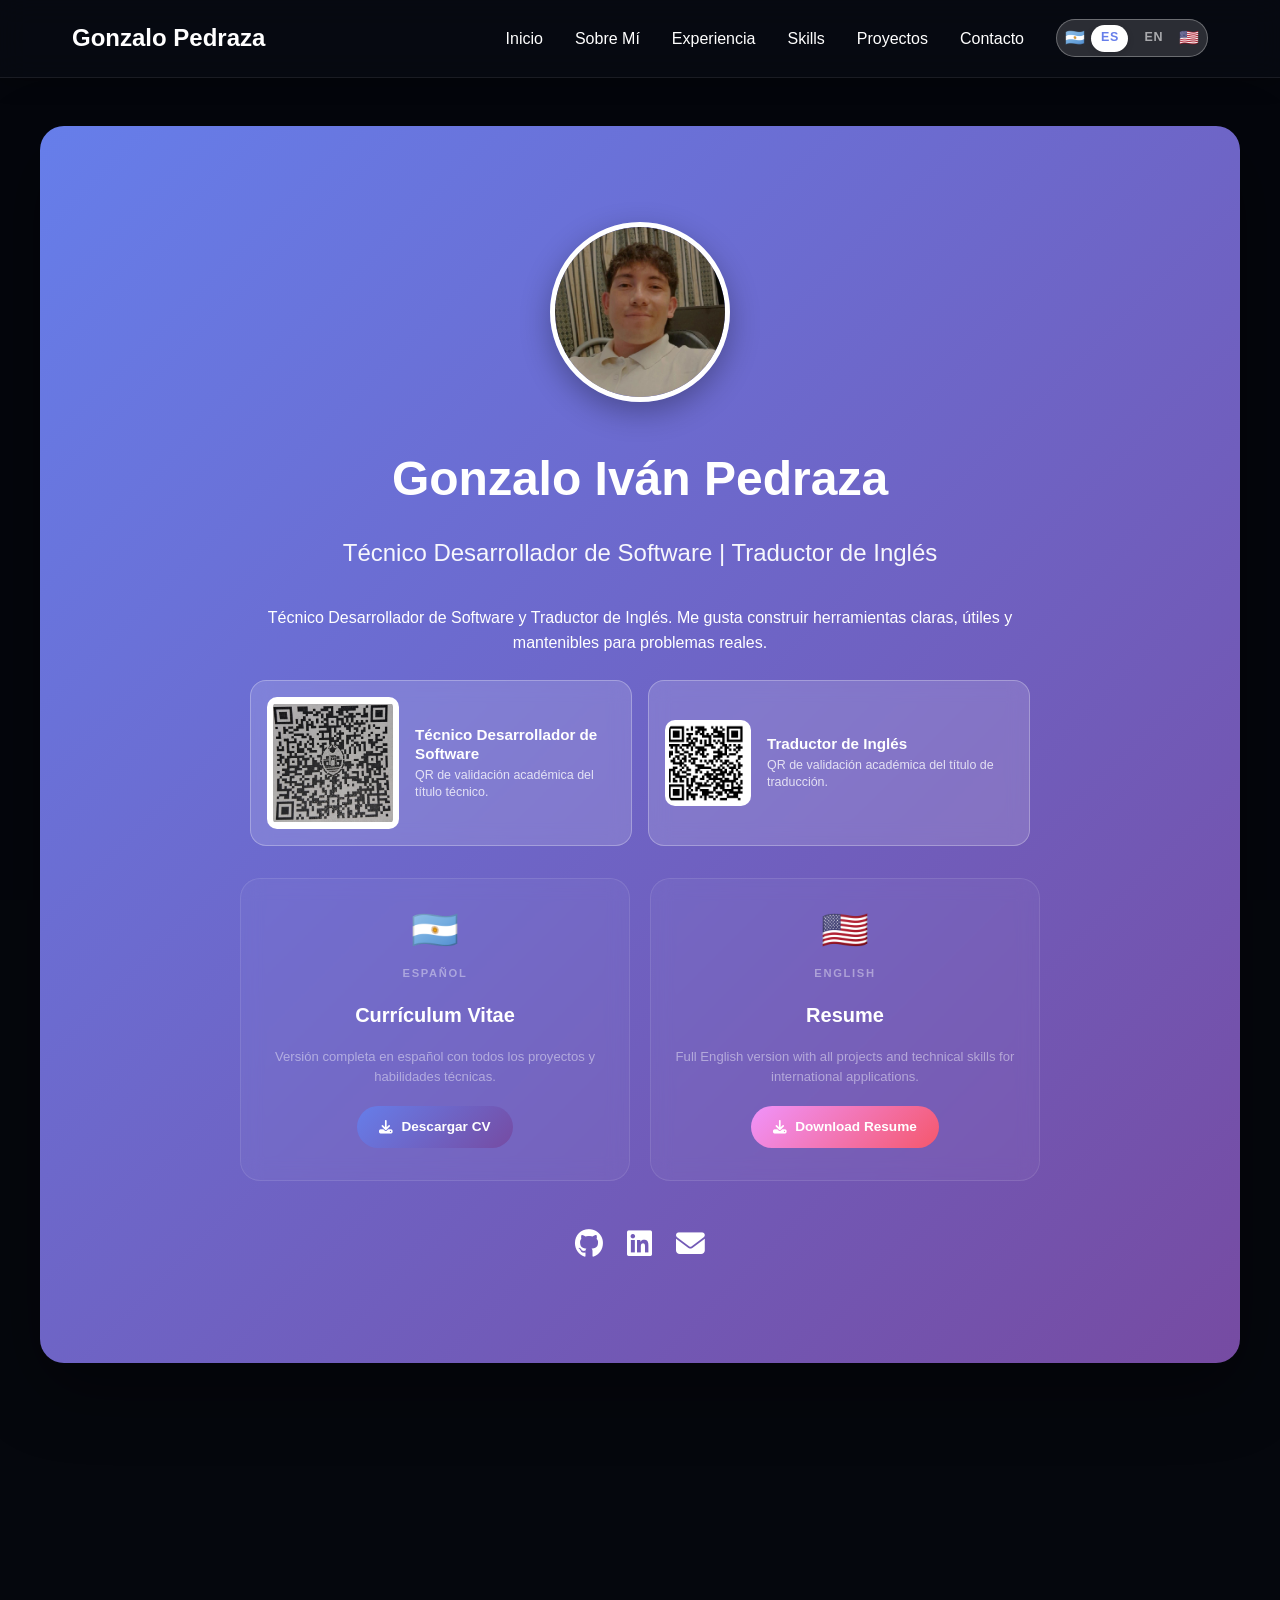
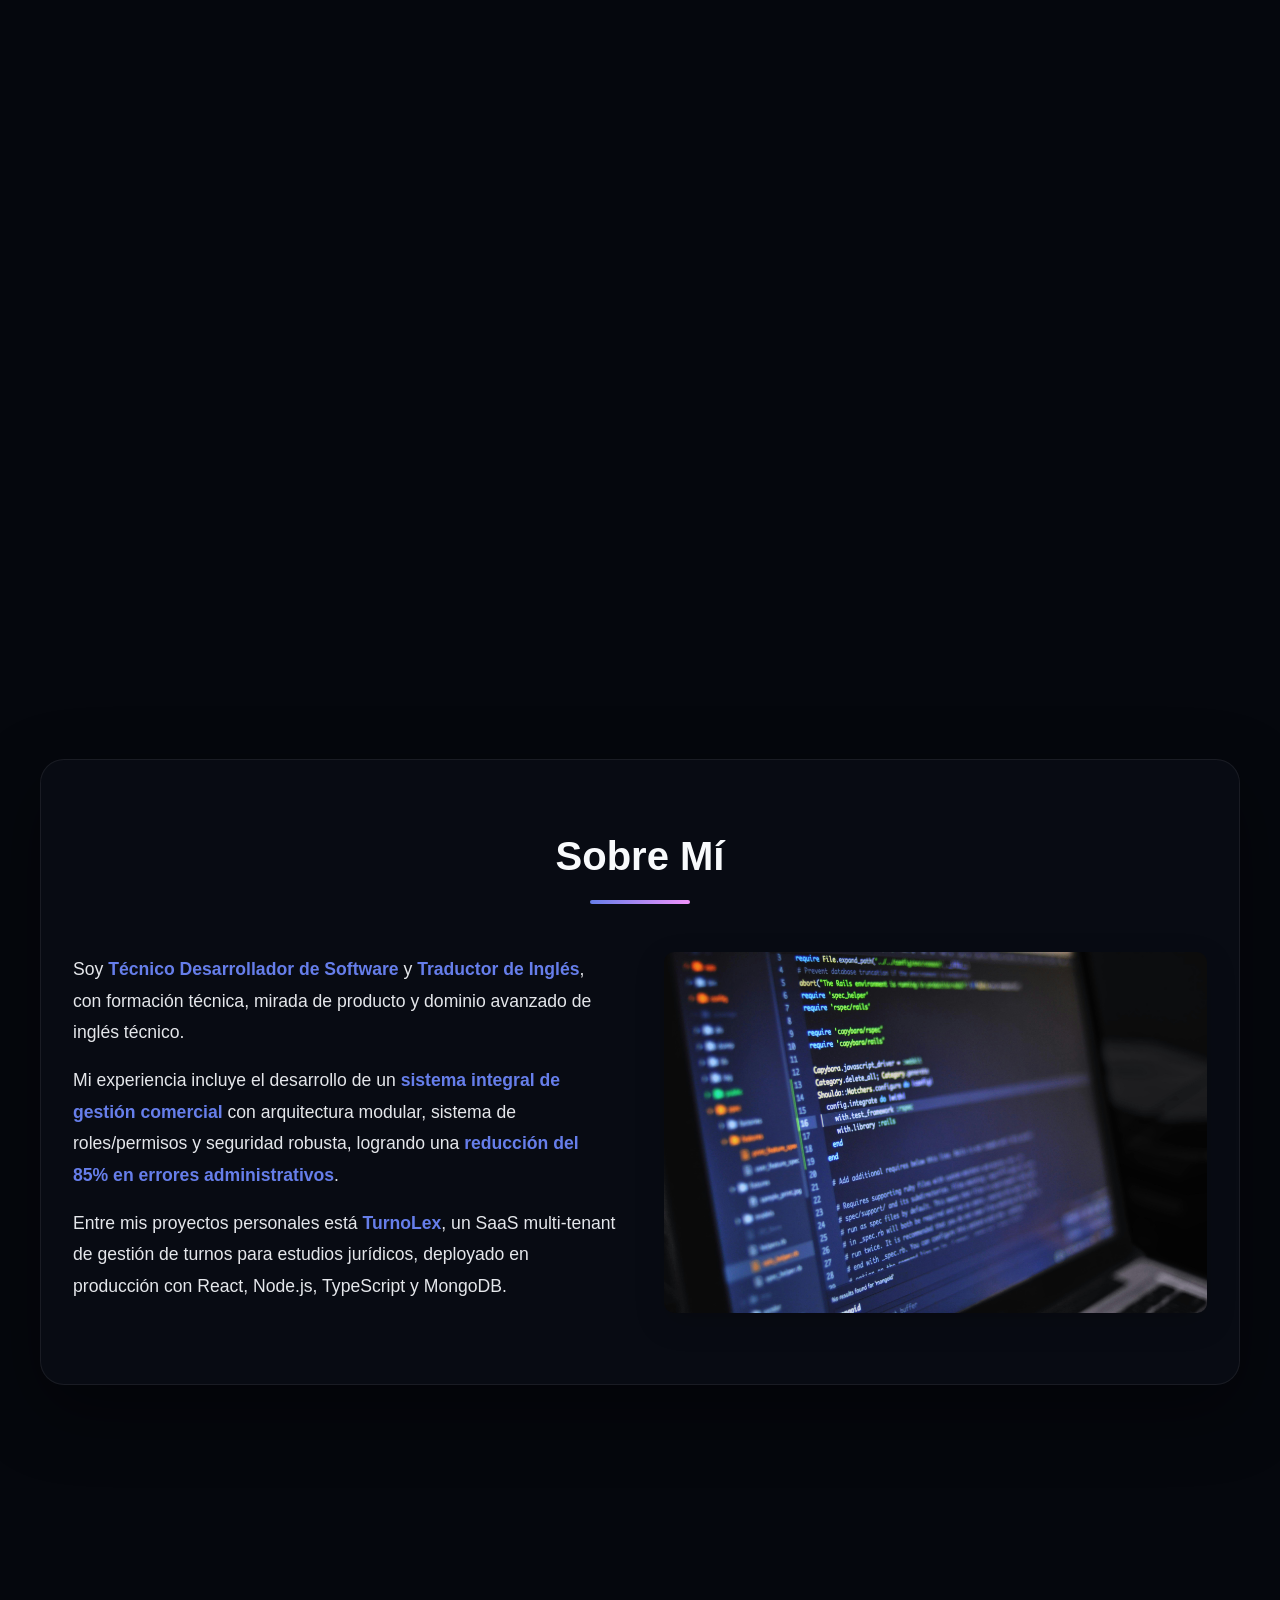
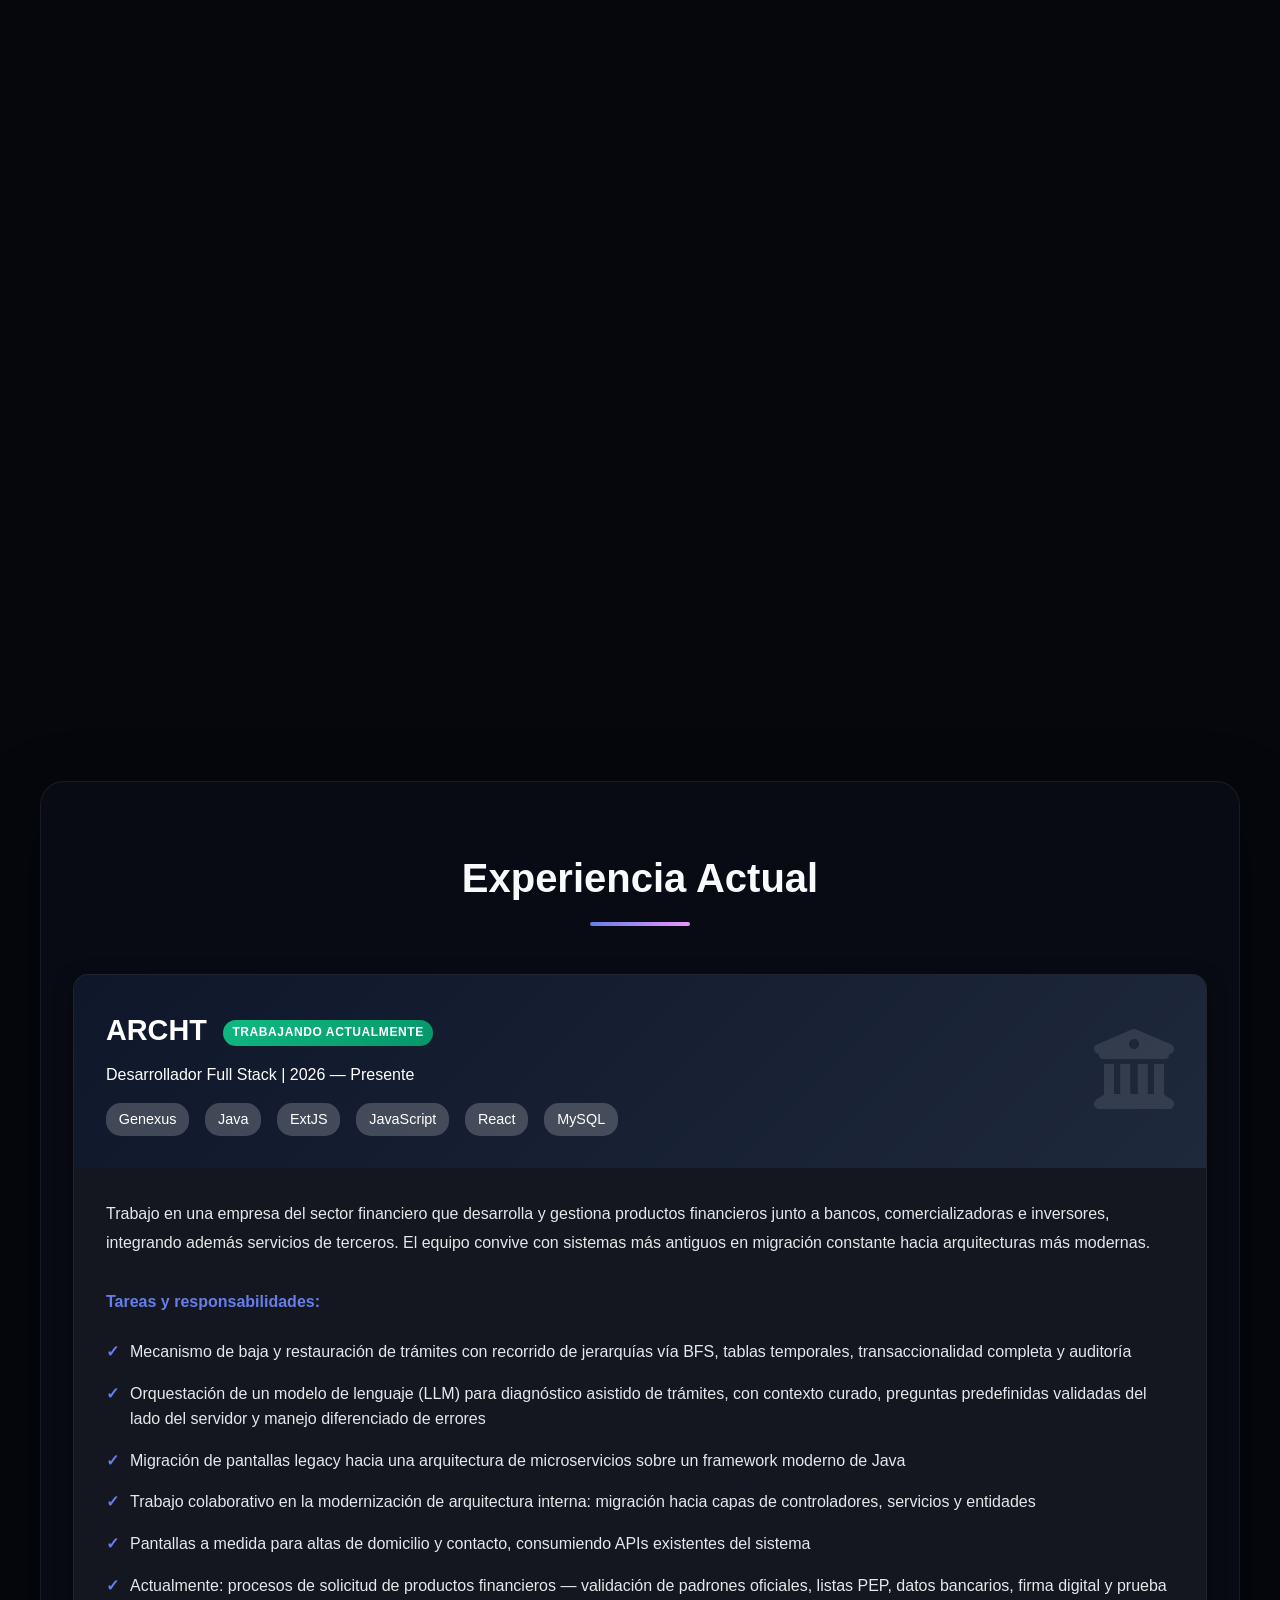
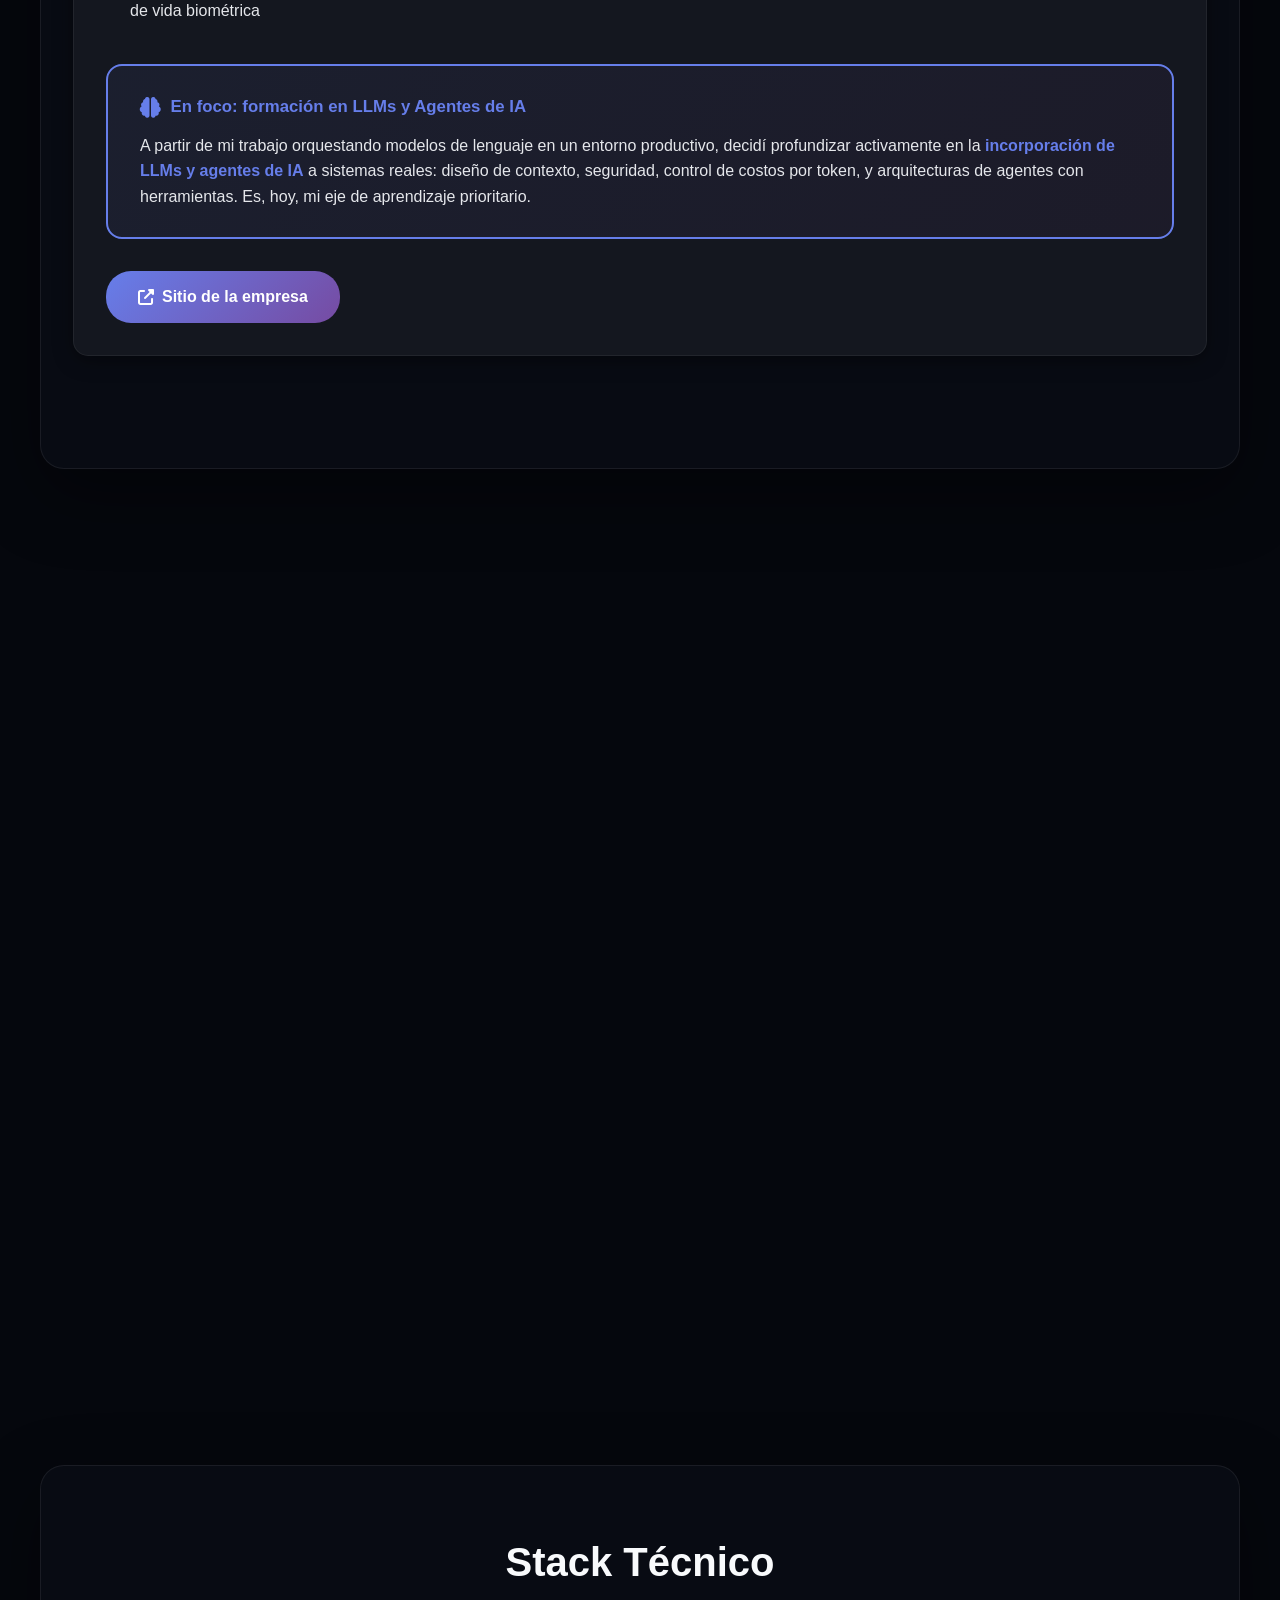
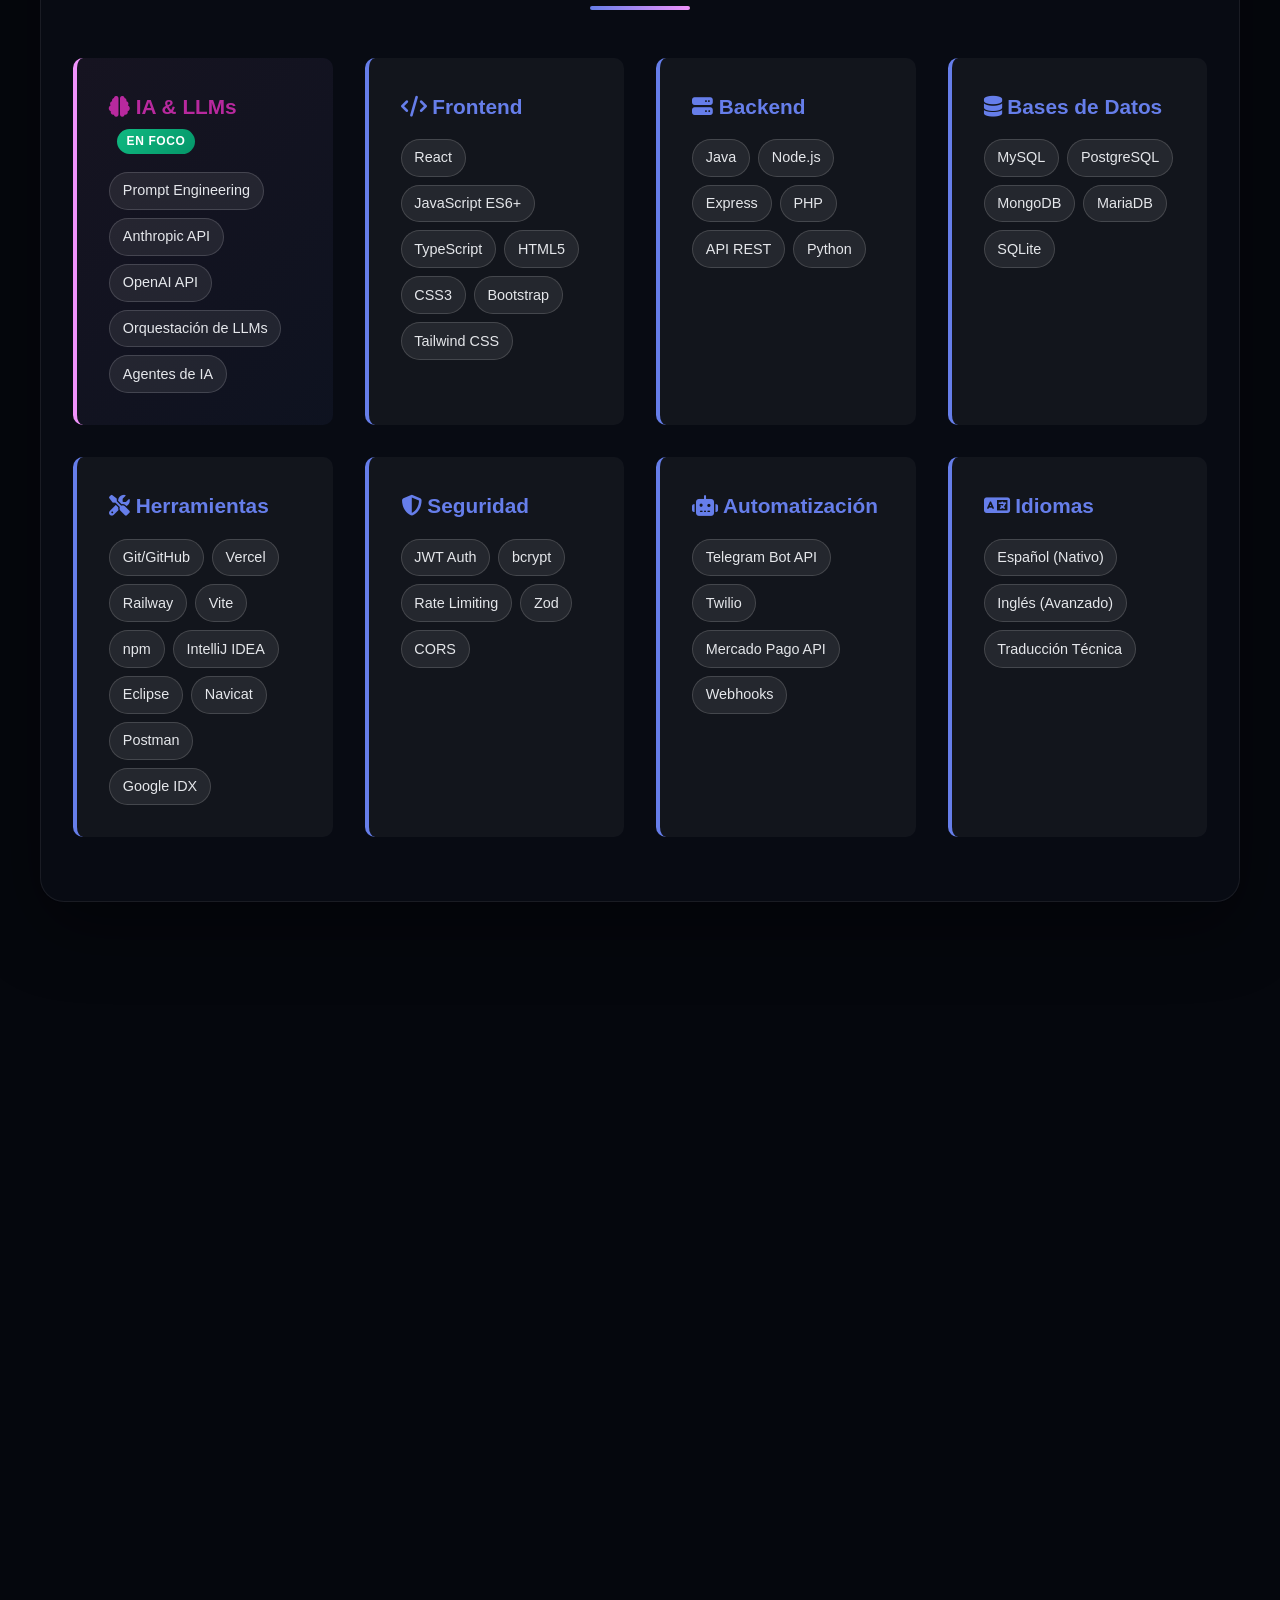
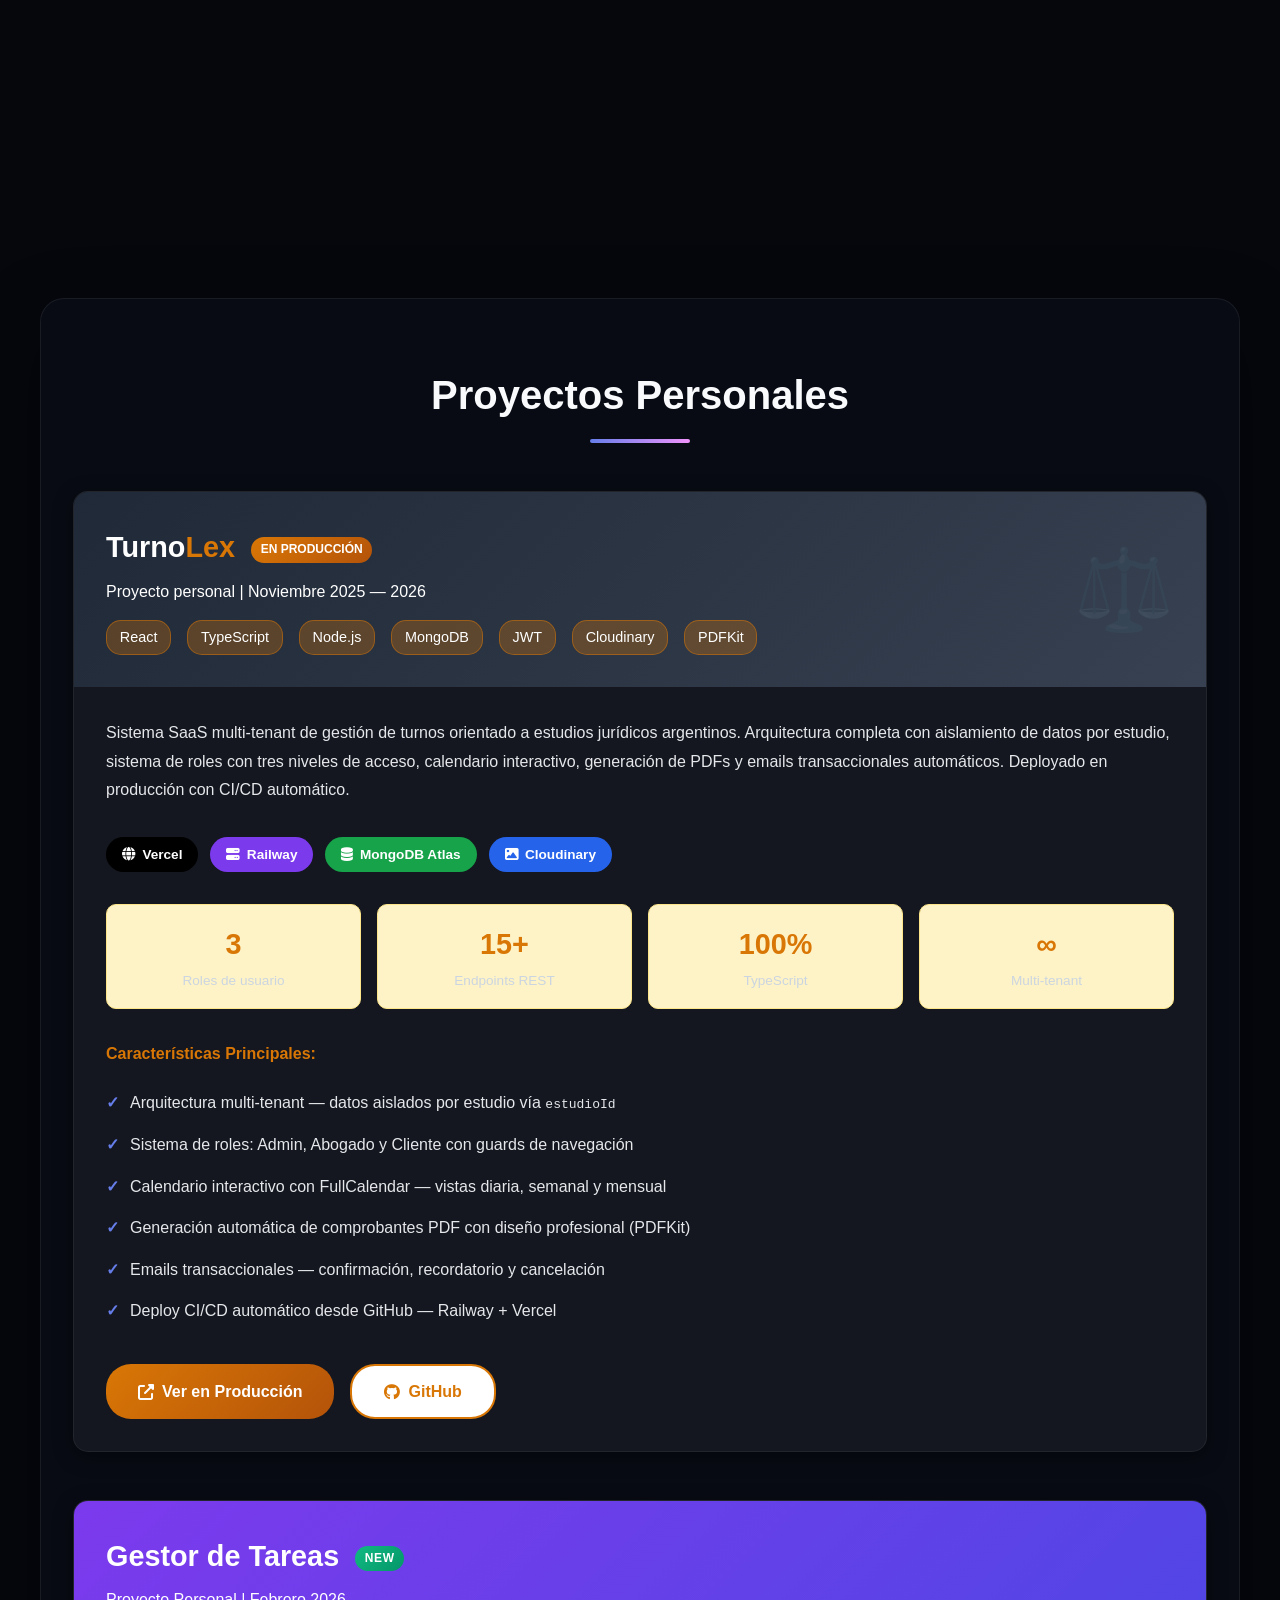
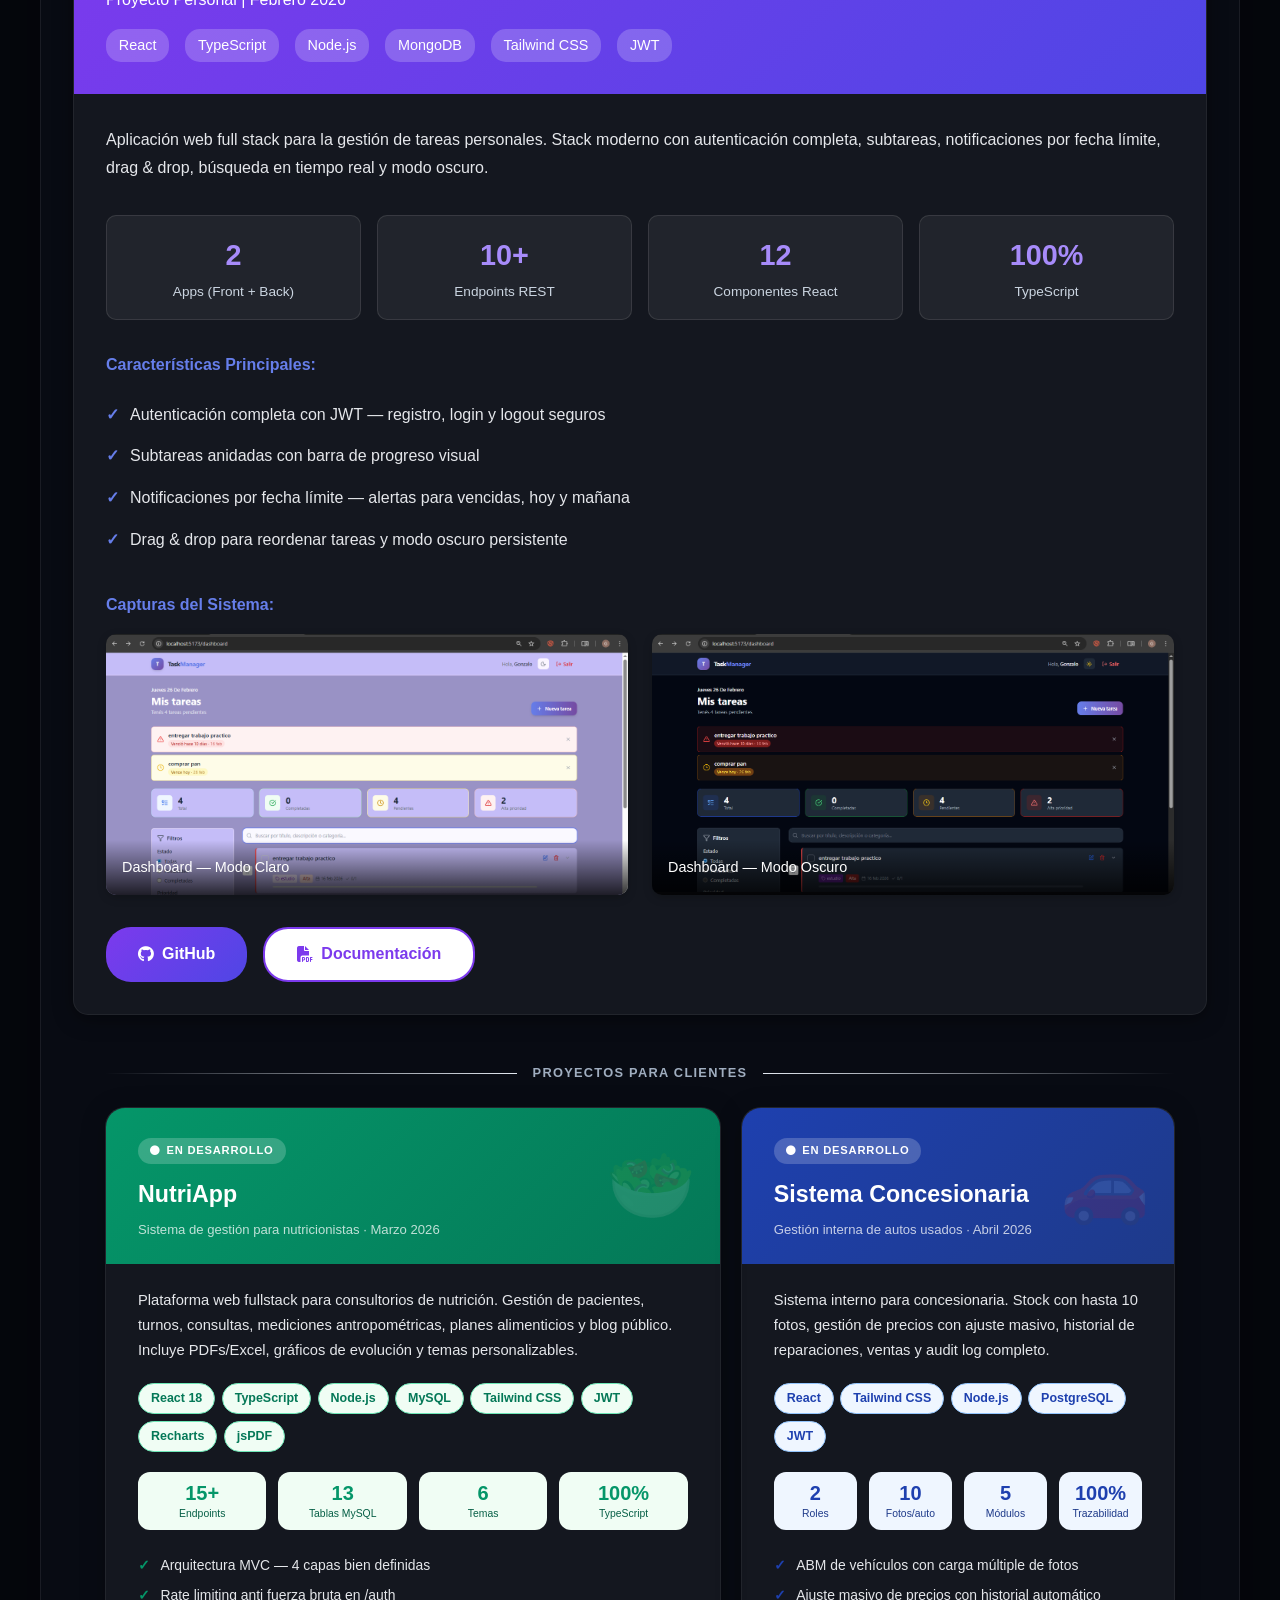
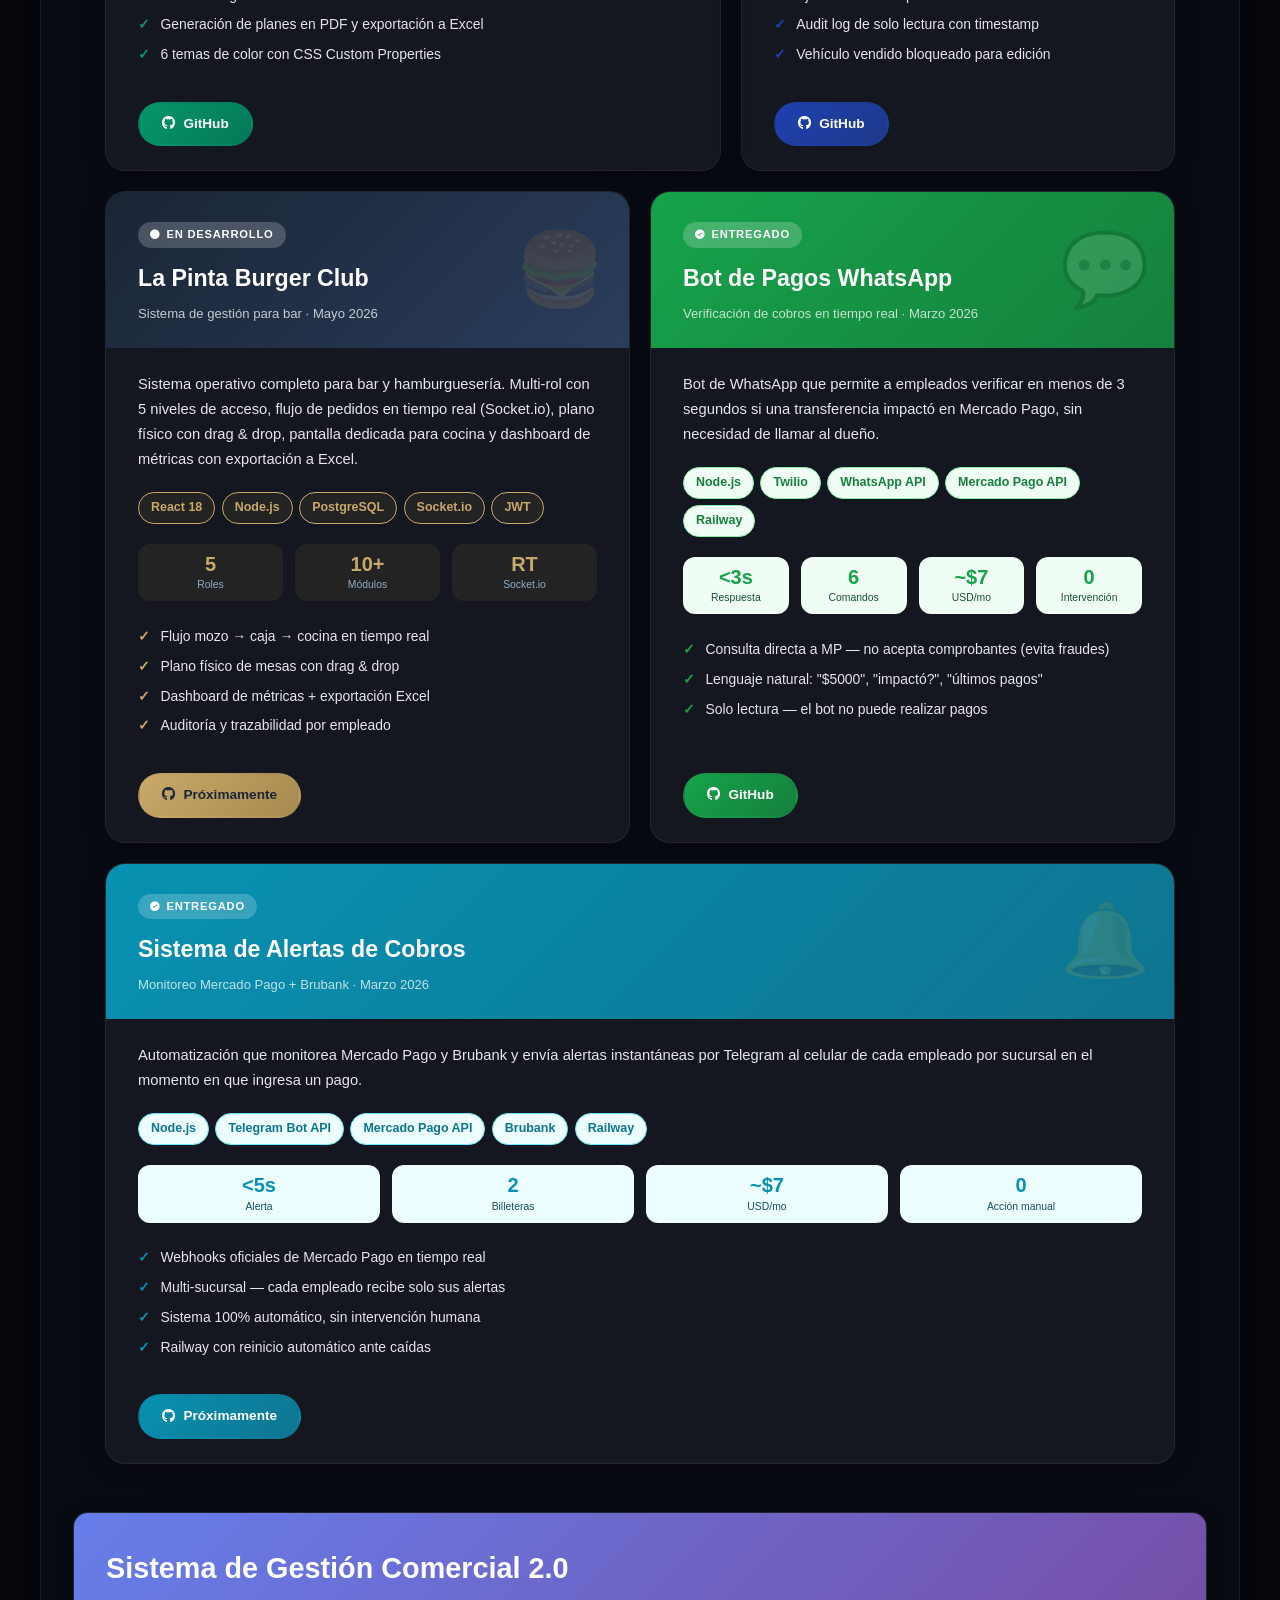
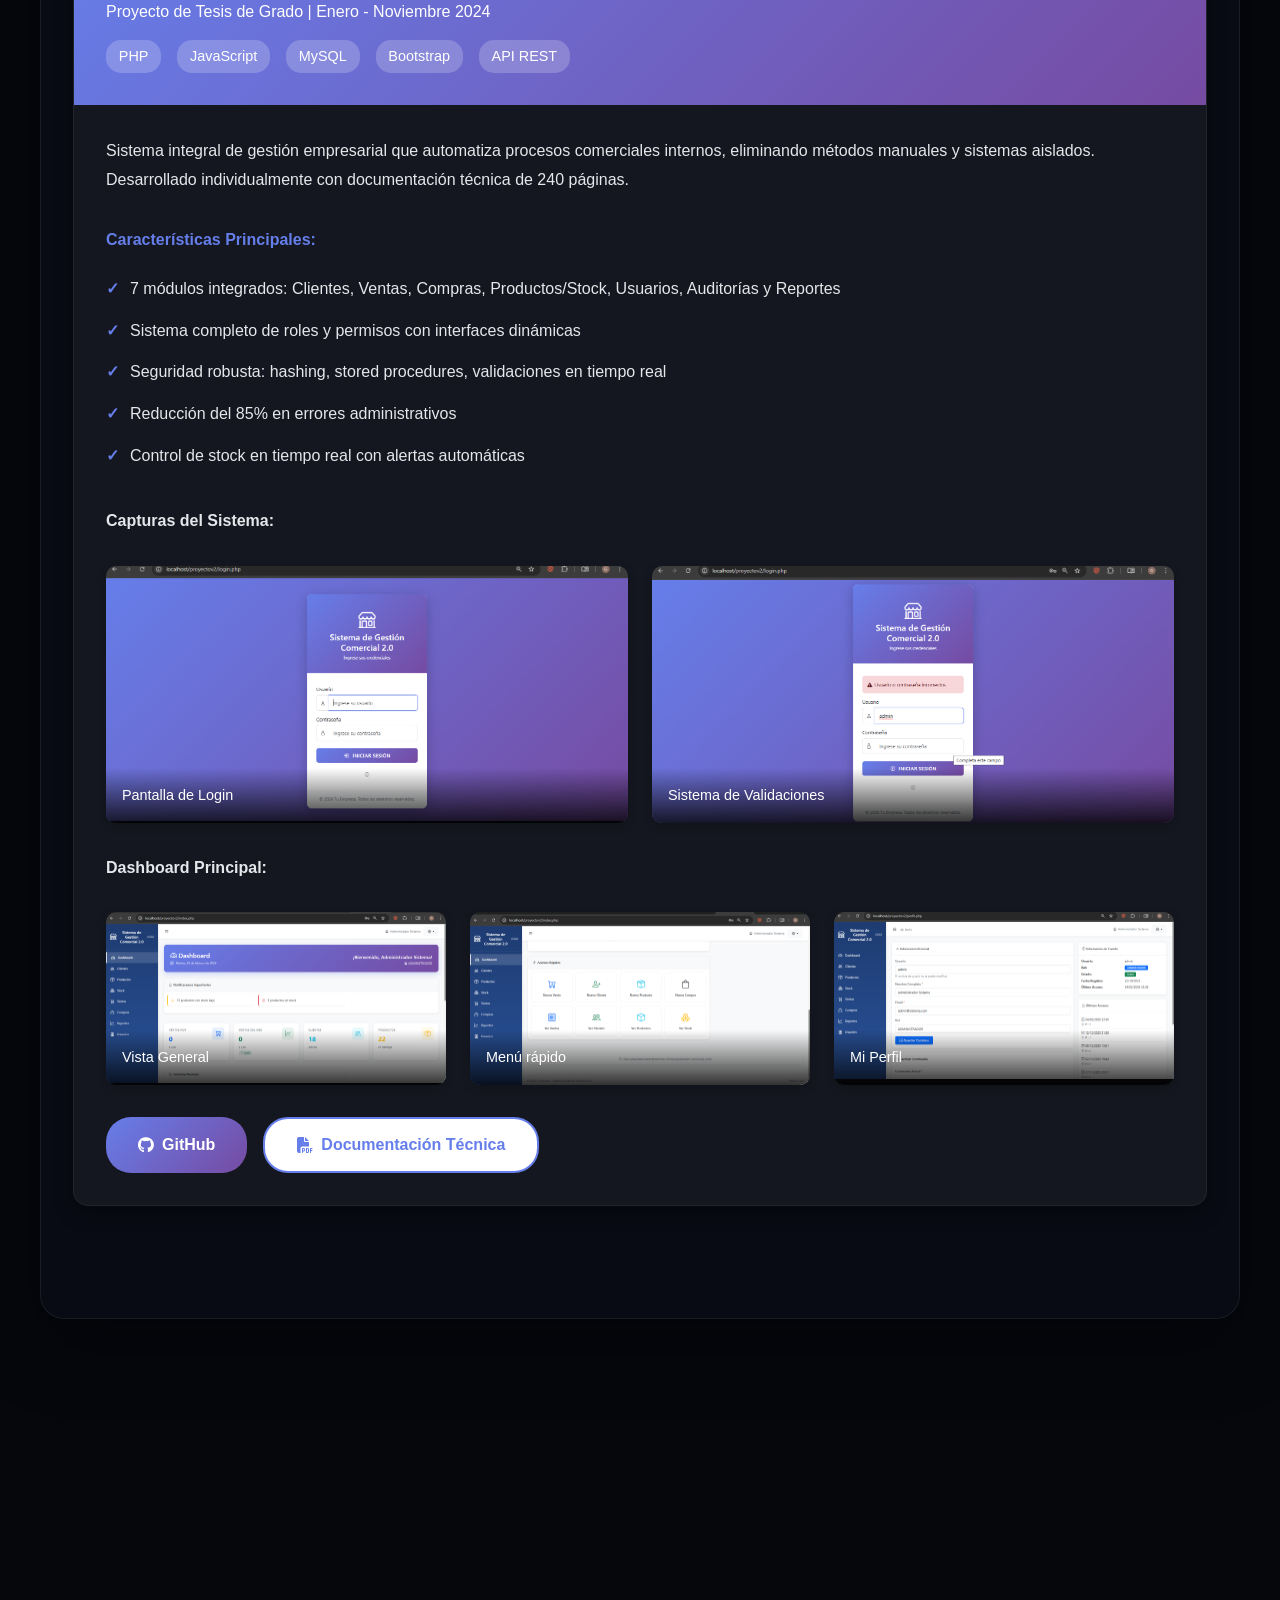
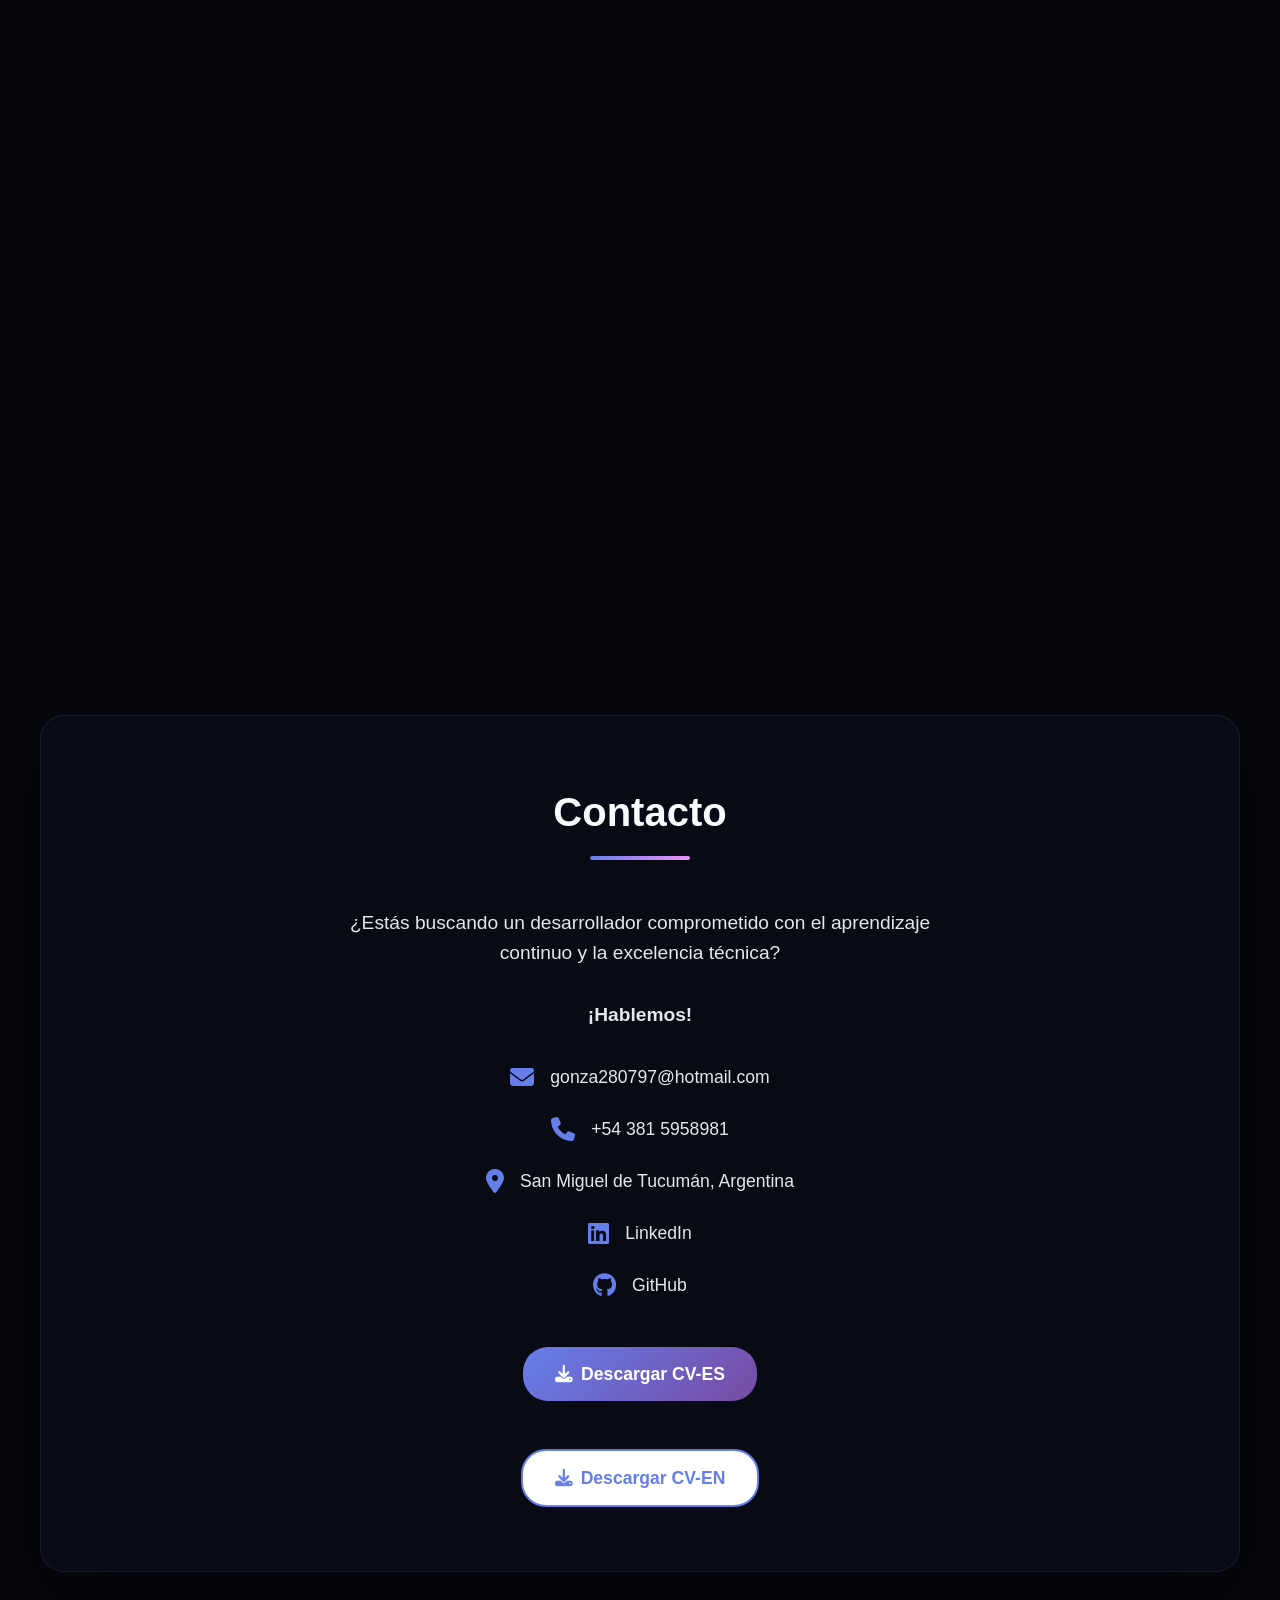
==== commit 2b215fd6: "rigth now last commit por this update" ====
--- a/index.html
+++ b/index.html
@@ -52,7 +52,7 @@
         }
         .lang-flag { font-size: 1rem; line-height: 1; }
 
-        header { background: linear-gradient(135deg, var(--primary) 0%, var(--secondary) 100%); color: white; padding: 1.2rem 0; position: sticky; top: 0; z-index: 1000; box-shadow: 0 4px 6px rgba(0,0,0,0.1); }
+        header { background: rgba(10,13,22,0.55); backdrop-filter: blur(14px); -webkit-backdrop-filter: blur(14px); border-bottom: 1px solid rgba(255,255,255,0.08); color: white; padding: 1.2rem 0; position: sticky; top: 0; z-index: 1000; box-shadow: 0 4px 20px rgba(0,0,0,0.3); }
         nav { max-width: 1200px; margin: 0 auto; display: flex; justify-content: space-between; align-items: center; padding: 0 2rem; }
         .logo { font-size: 1.5rem; font-weight: 700; }
         .nav-right { display: flex; align-items: center; gap: 2rem; }
@@ -1159,7 +1159,7 @@
 
             function drawWhiteTree(octx) {
                 octx.strokeStyle = '#fff'; octx.fillStyle = '#fff'; octx.lineCap = 'round';
-                const baseX = W / 2, baseY = H * 0.82, trunkHeight = Math.min(W, H) * 0.28;
+                const baseX = W / 2, baseY = H * 0.92, trunkHeight = Math.min(W, H) * 0.22;
                 function branch(x, y, len, angle, width, depth) {
                     if (depth === 0 || len < 4) {
                         octx.beginPath(); octx.arc(x, y, Math.random() * 3 + 1.5, 0, Math.PI * 2); octx.fill();
@@ -1233,7 +1233,7 @@
                 return { x: a.x + (b.x - a.x) * t, y: a.y + (b.y - a.y) * t };
             }
 
-            const inscription = '"We can only see a little of the immediate future, but we can see that there is much to be done." - Alan Turing';
+            const inscription = 'ONE LINE TO RULE THEM ALL';
             function drawInscription() {
                 const cx = W / 2, cy = H / 2;
                 const dx = mouse.x - cx, dy = mouse.y - cy;
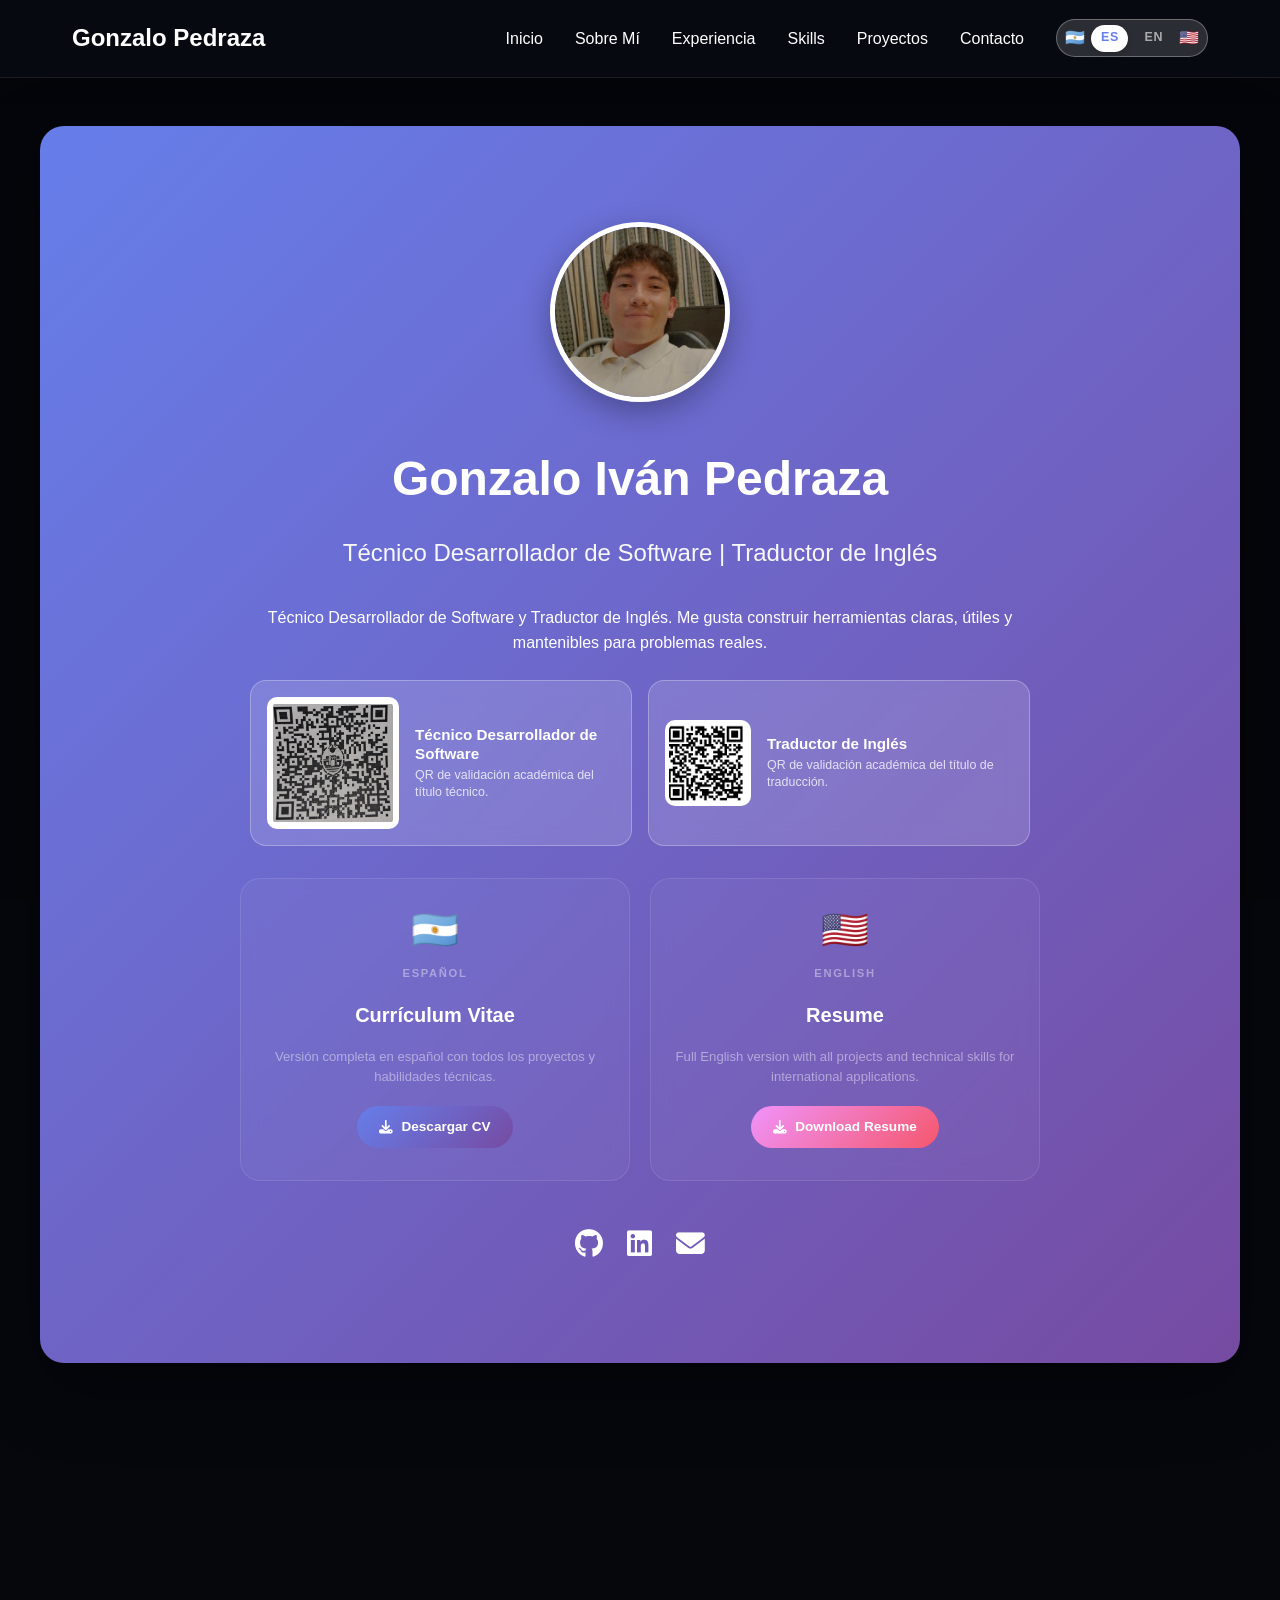
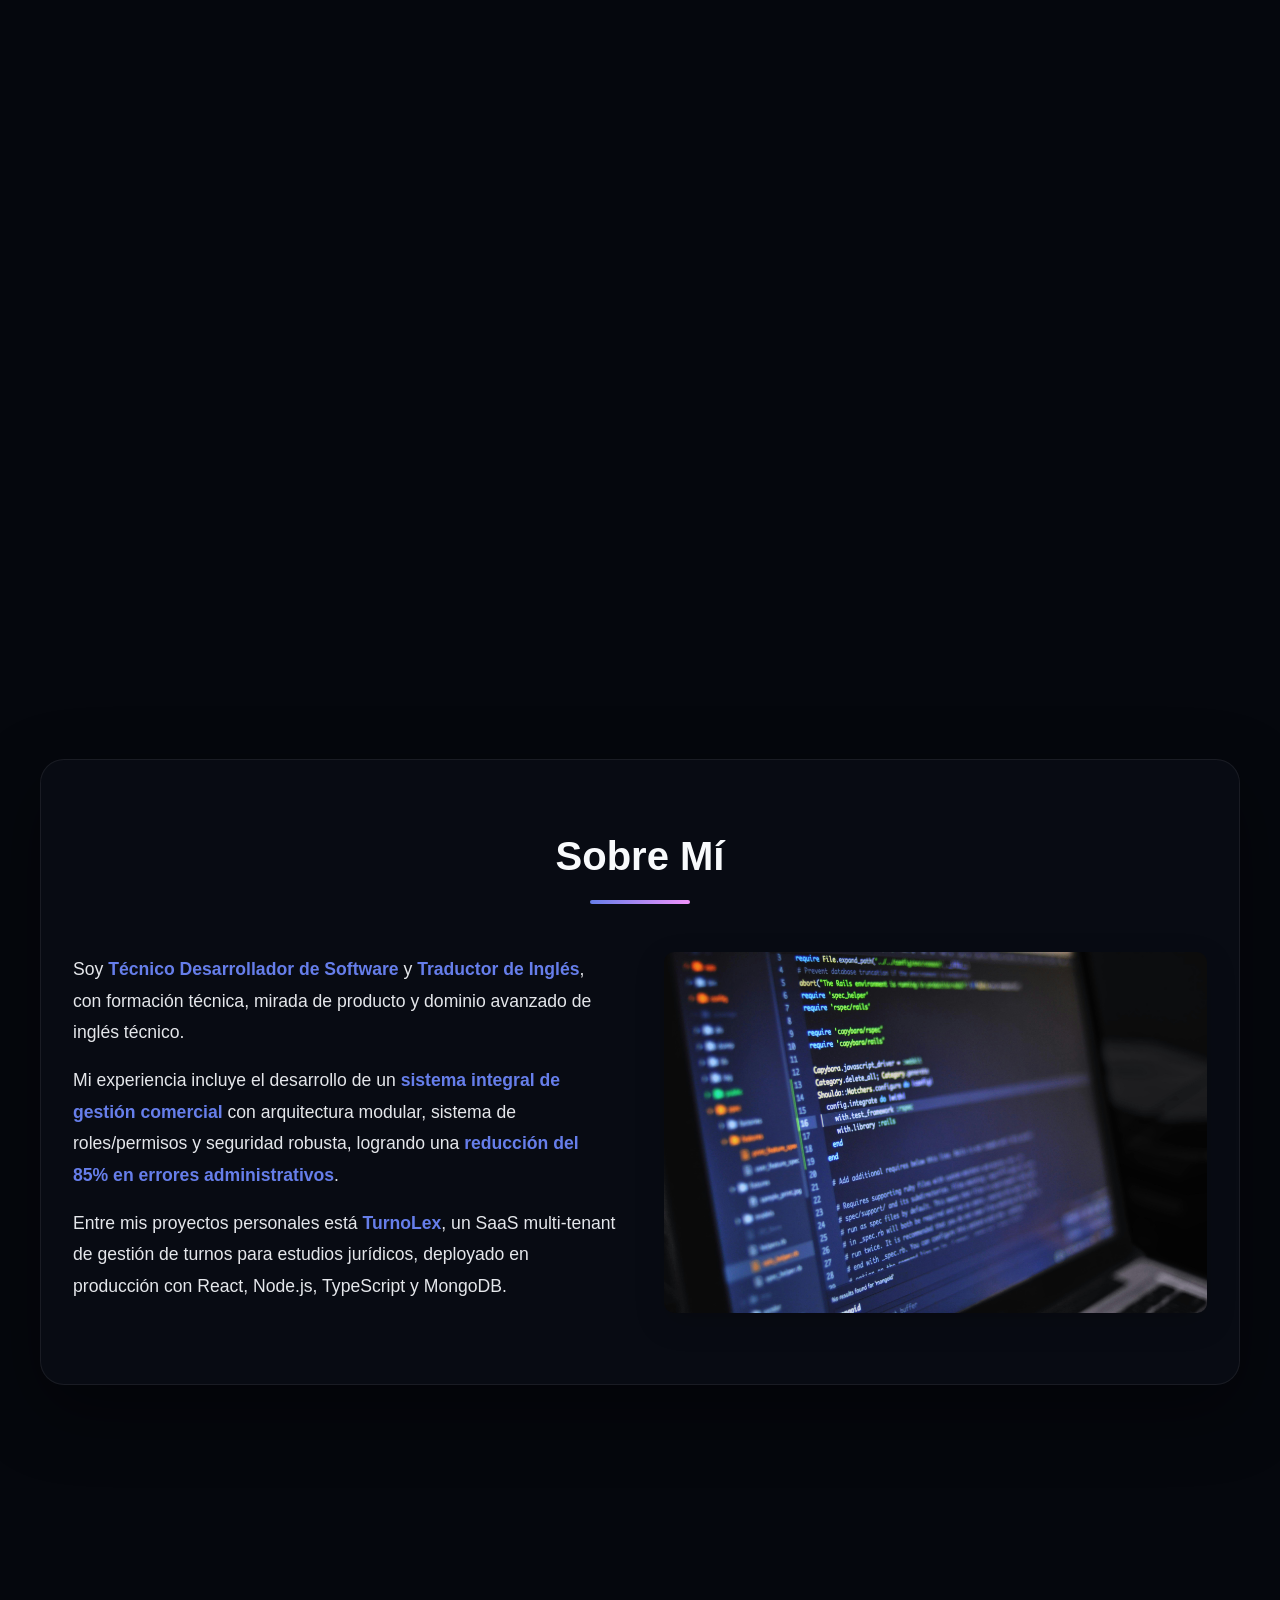
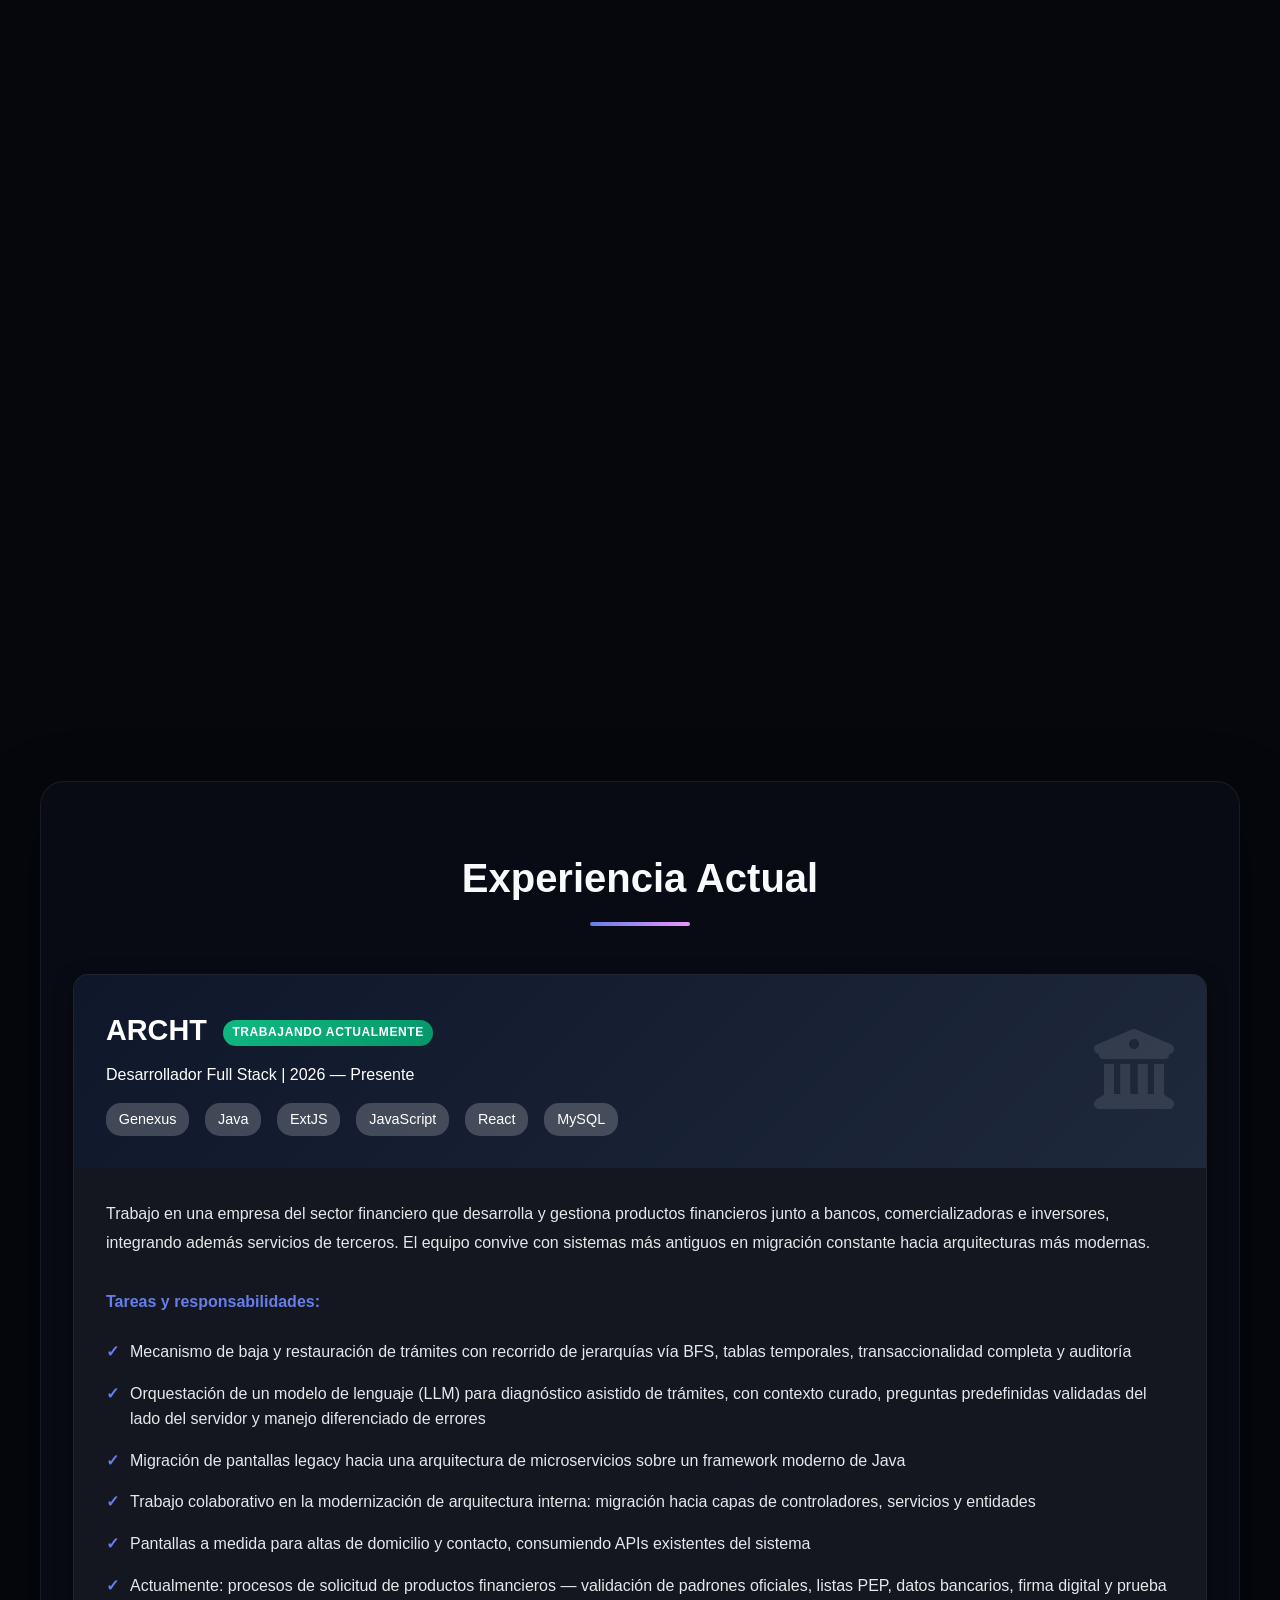
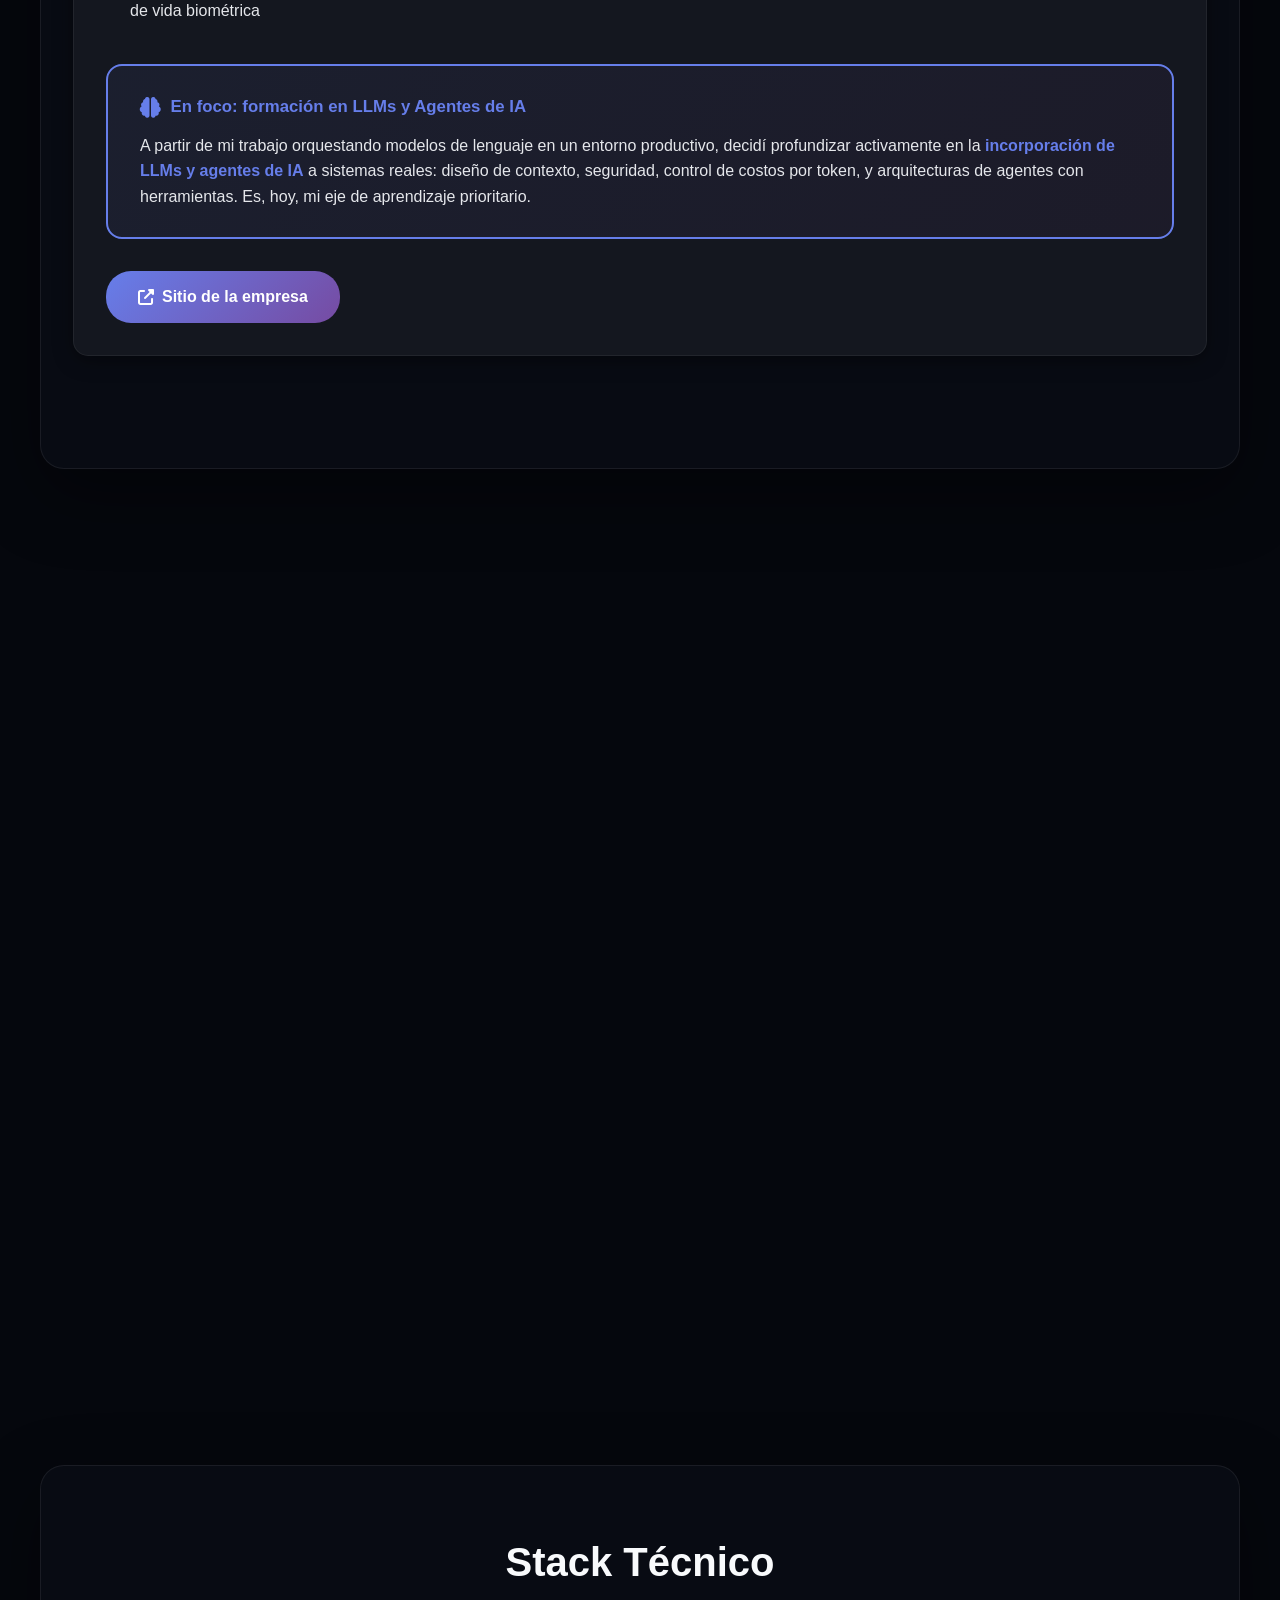
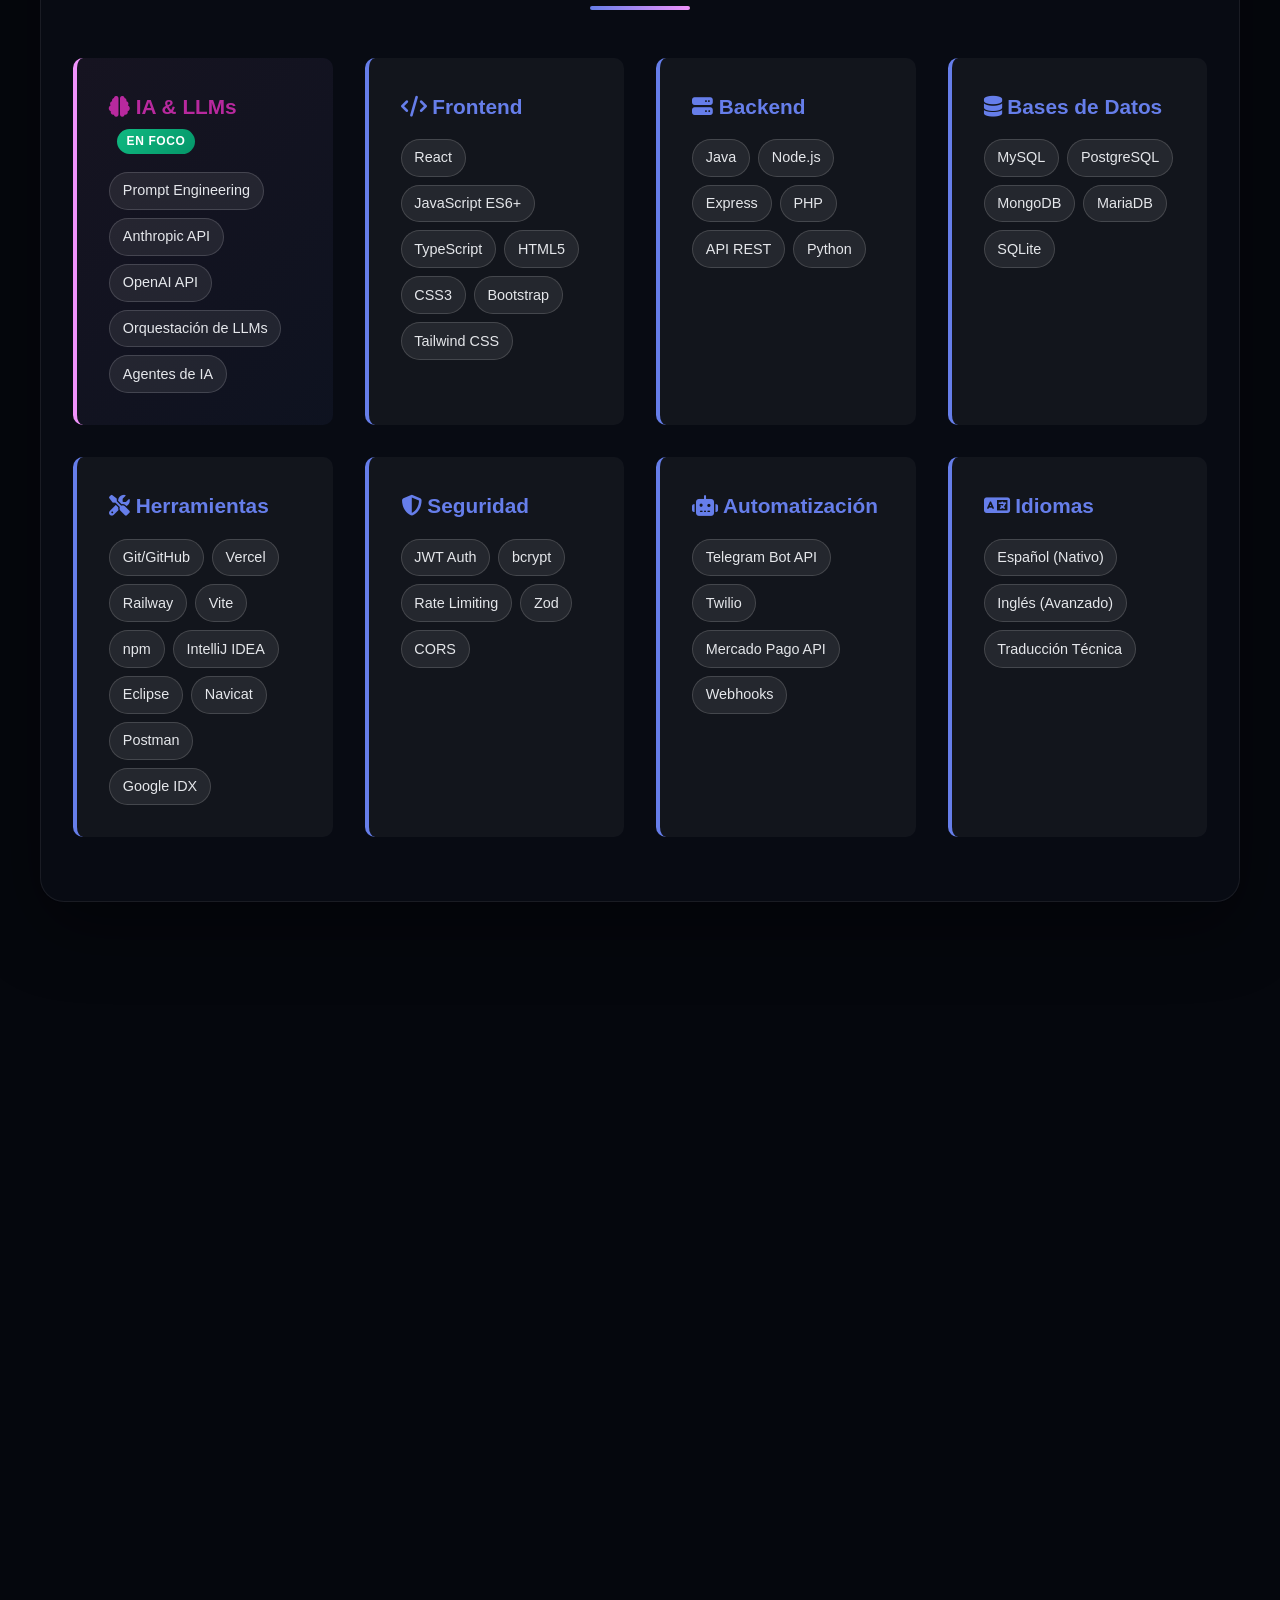
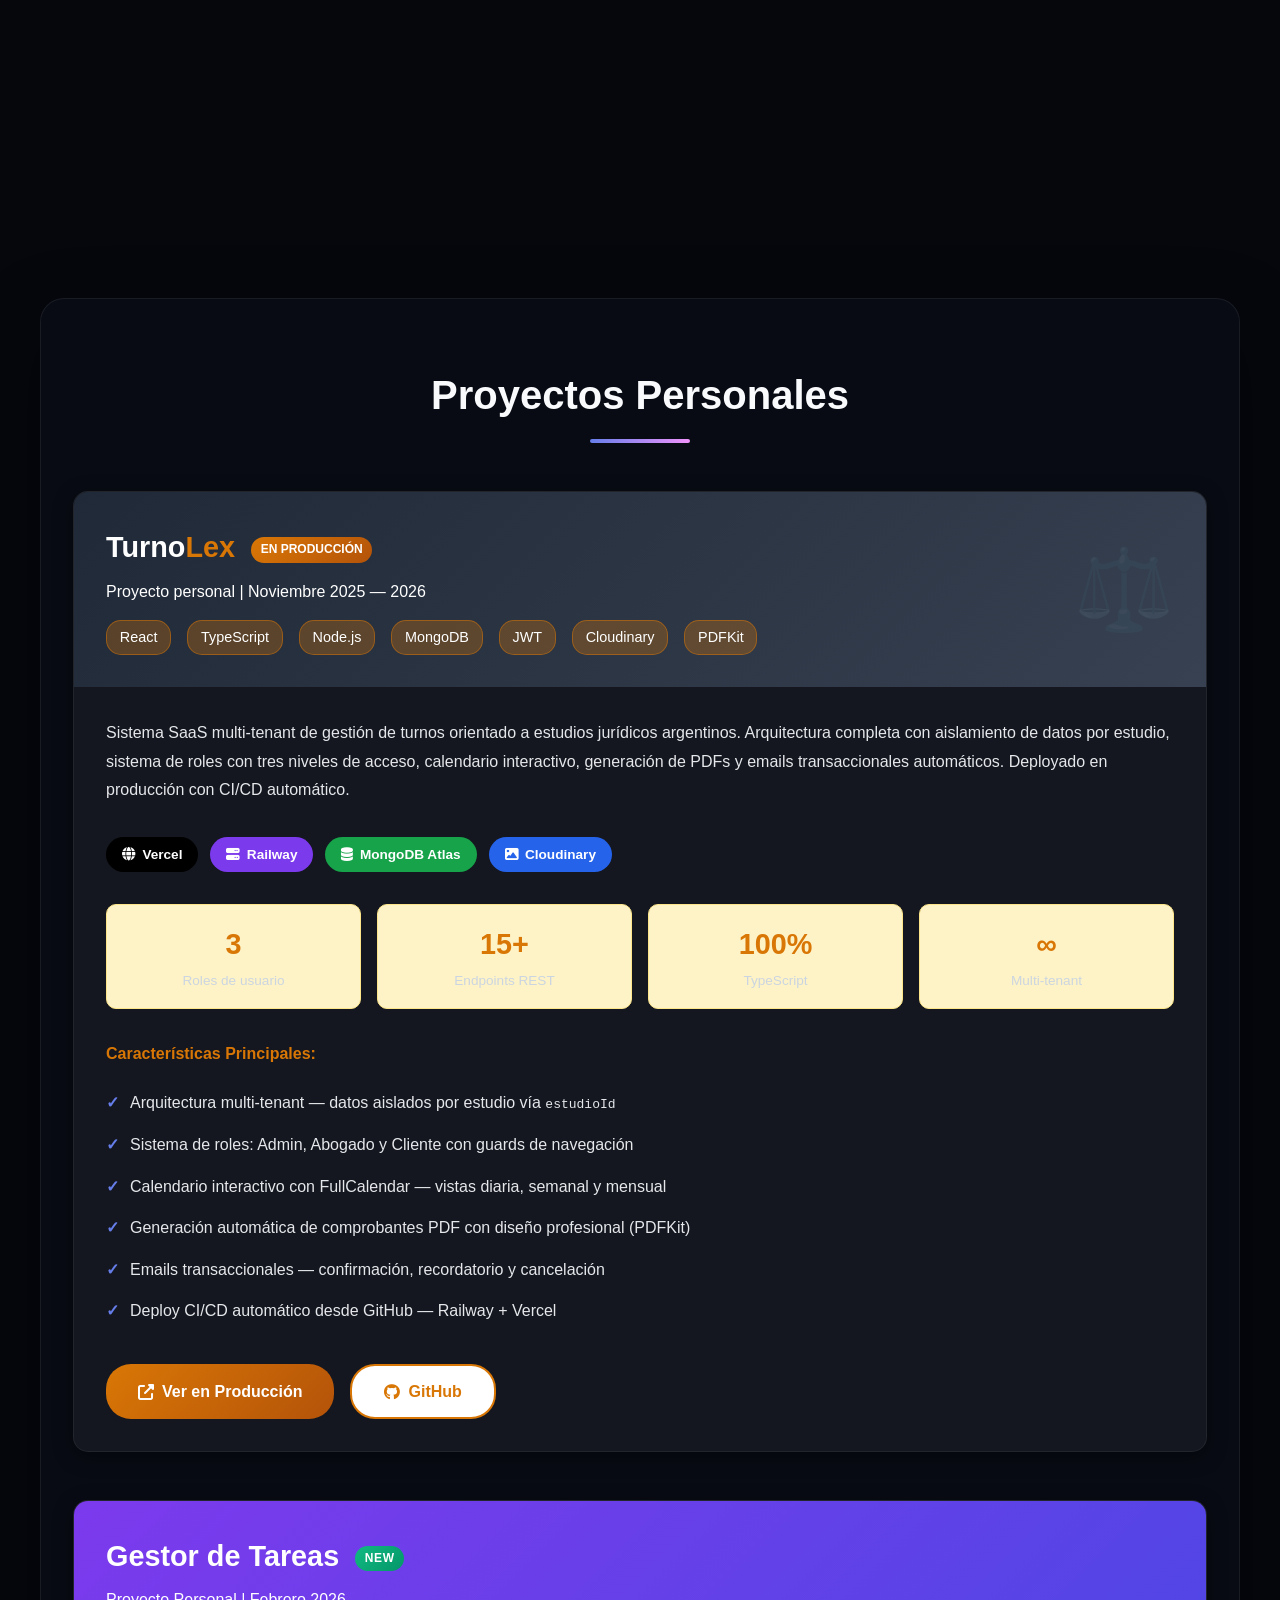
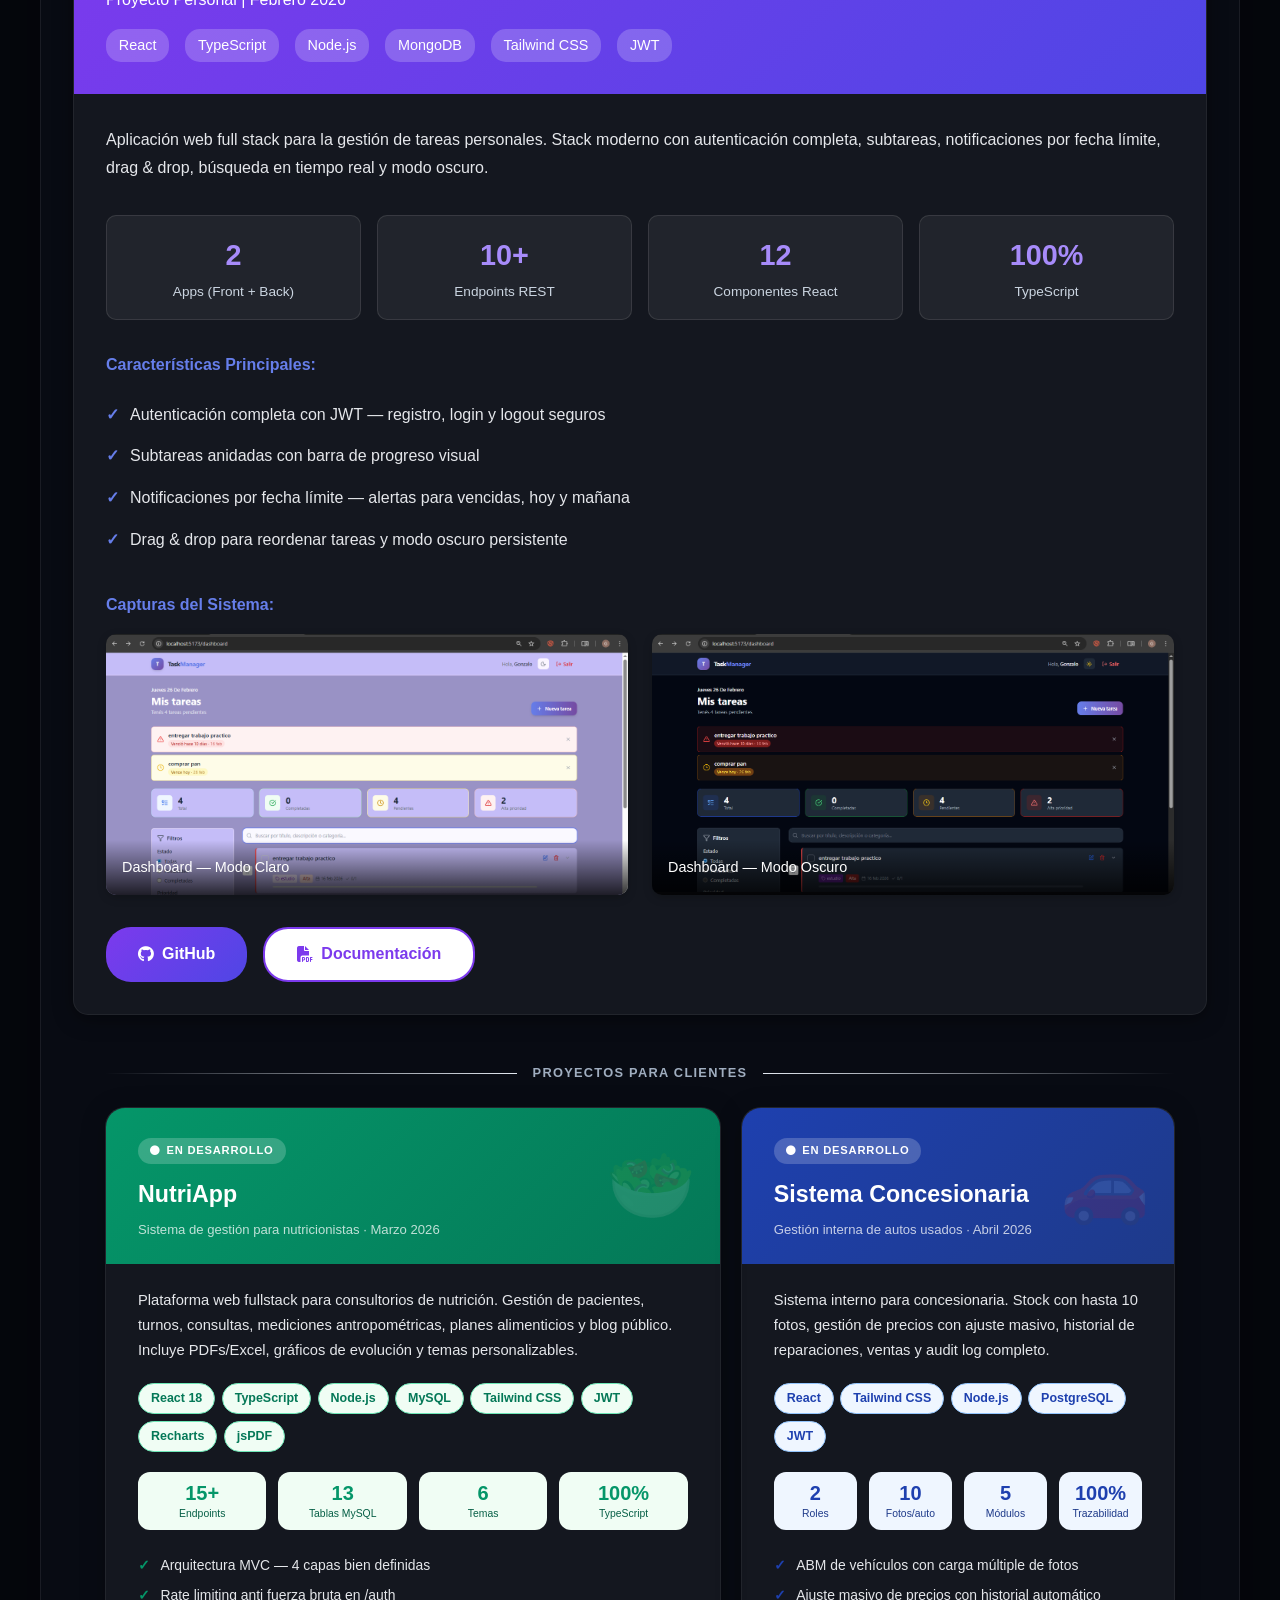
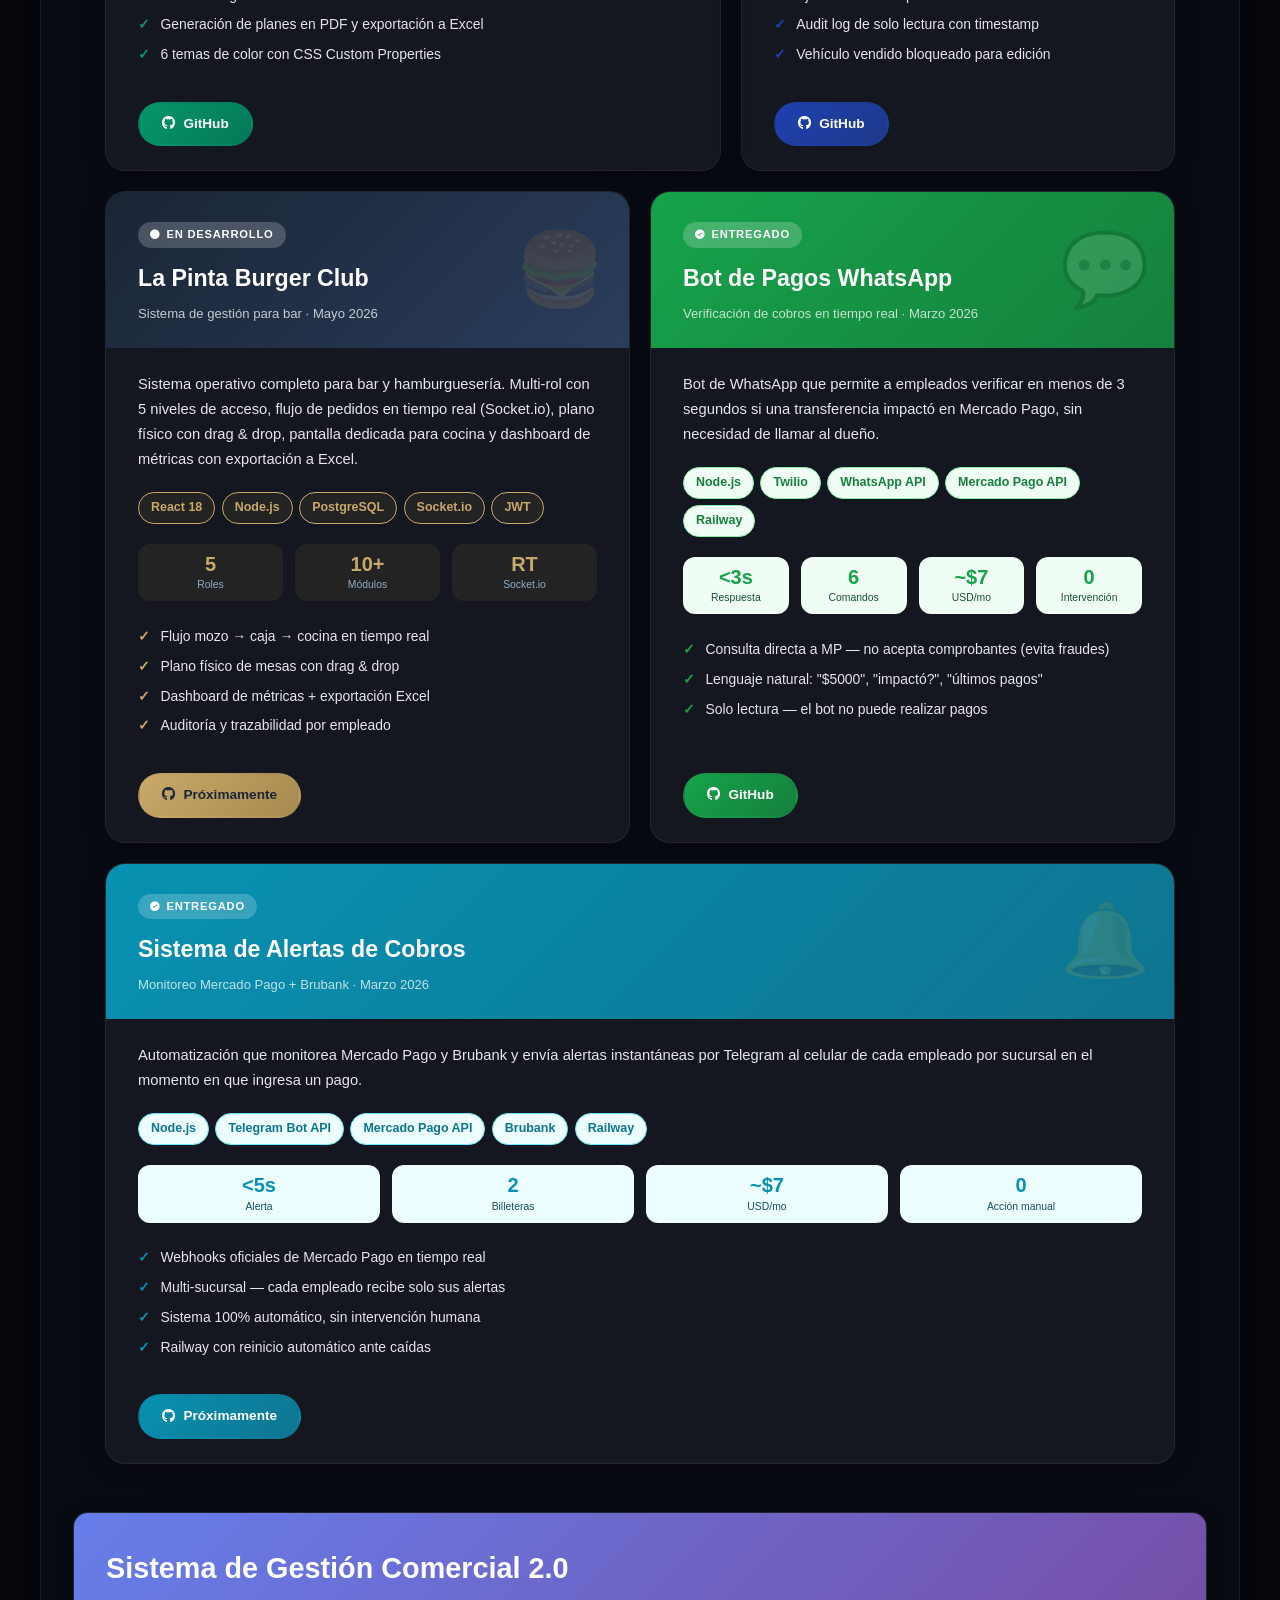
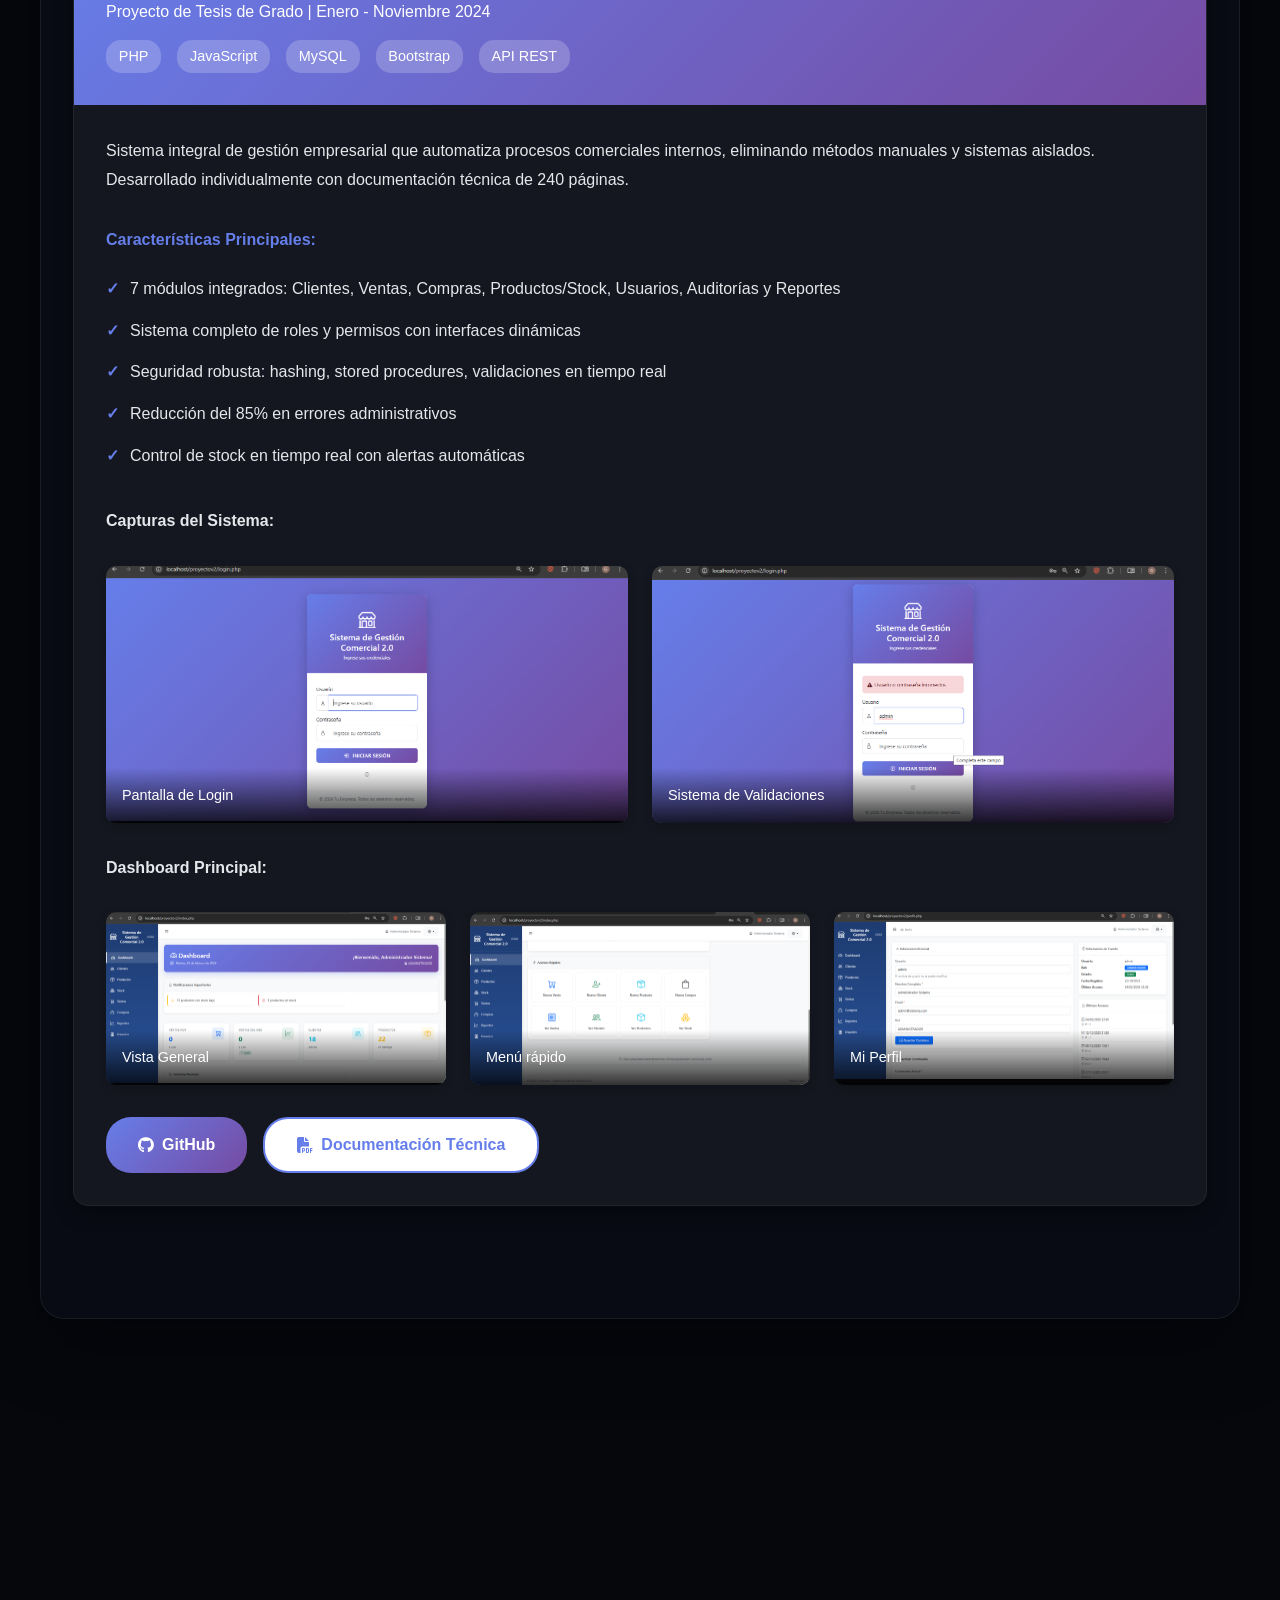
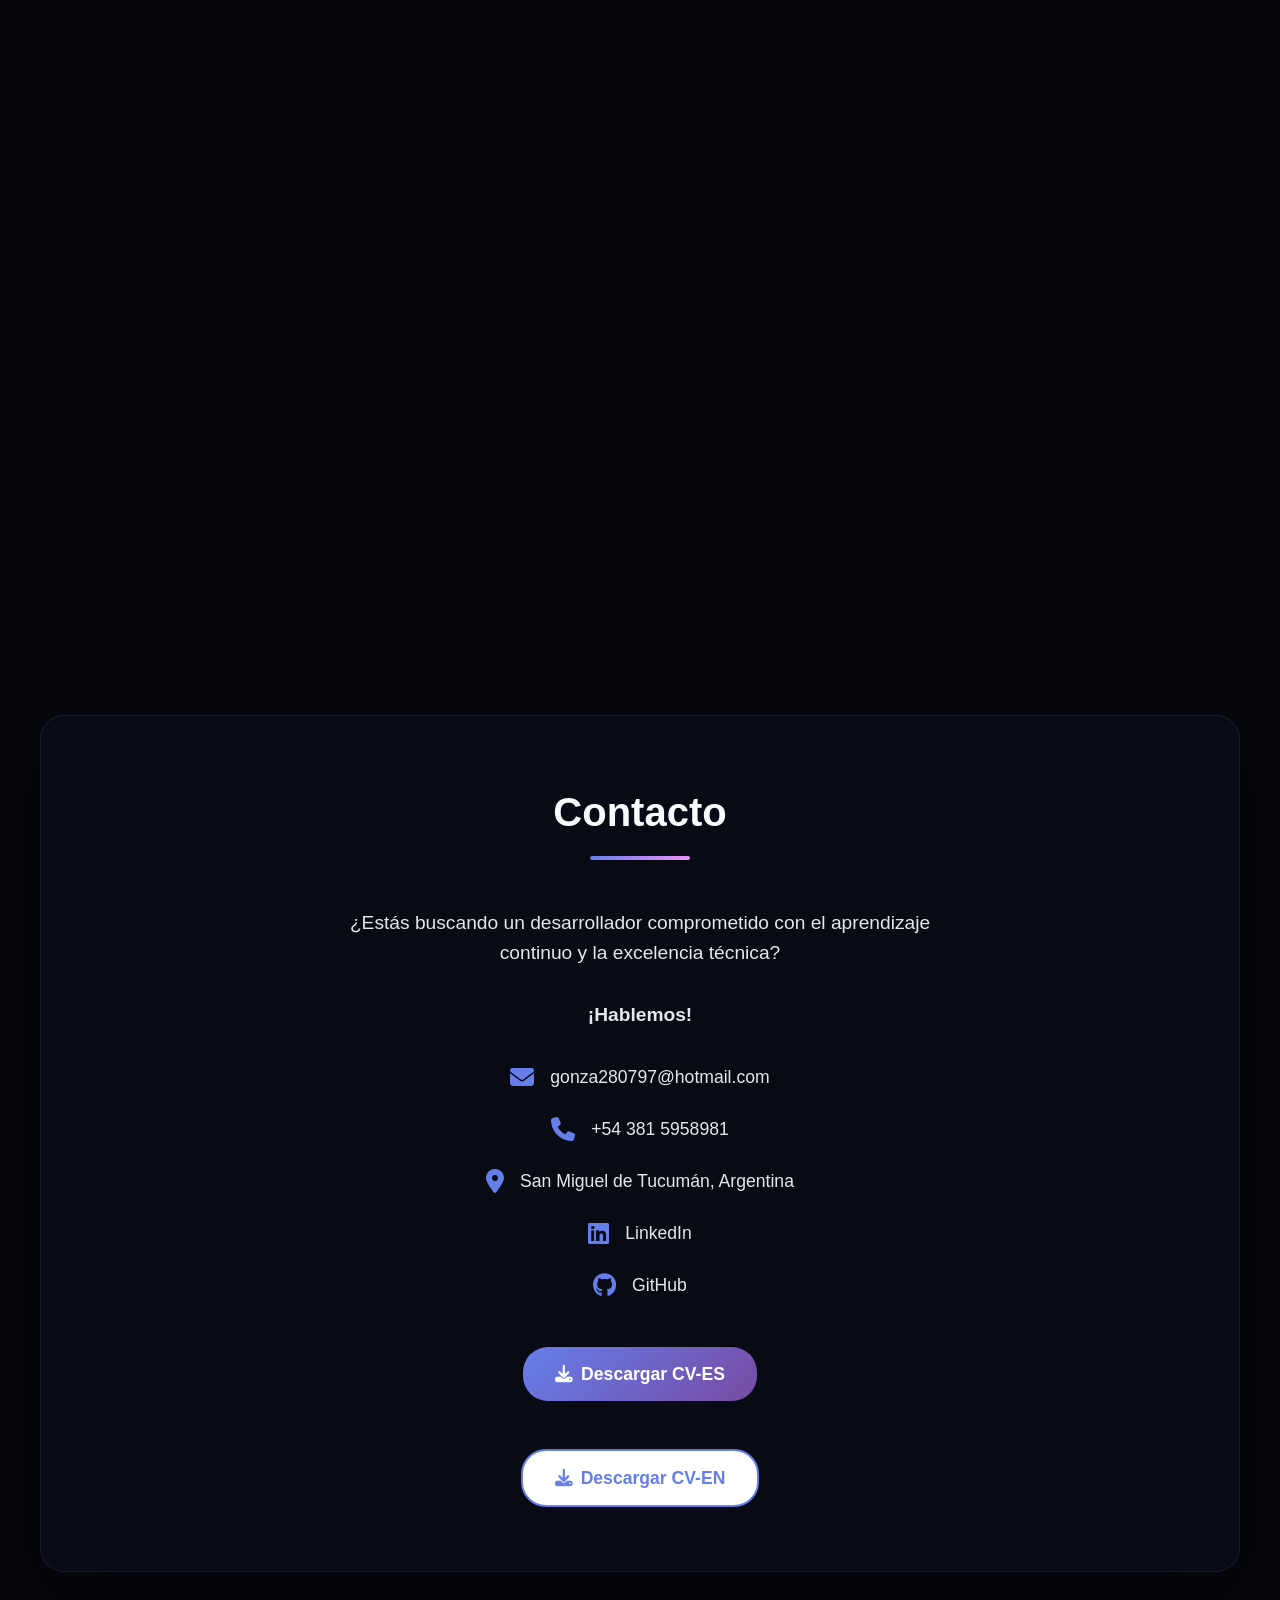
==== commit 75fadc89: "..." ====
--- a/index.html
+++ b/index.html
@@ -5,7 +5,7 @@
     <meta name="viewport" content="width=device-width, initial-scale=1.0">
     <title>Gonzalo Pedraza | Técnico Desarrollador de Software y Traductor de Inglés</title>
     <link rel="stylesheet" href="https://cdnjs.cloudflare.com/ajax/libs/font-awesome/6.4.0/css/all.min.css">
-    <link href="https://fonts.googleapis.com/css2?family=Cinzel:wght@400;600&display=swap" rel="stylesheet">
+    <link href="https://fonts.googleapis.com/css2?family=Cinzel:wght@400;600&family=Cormorant+Garamond:ital,wght@1,500;1,600&display=swap" rel="stylesheet">
     <style>
         * { margin: 0; padding: 0; box-sizing: border-box; }
         :root {
@@ -1233,22 +1233,56 @@
                 return { x: a.x + (b.x - a.x) * t, y: a.y + (b.y - a.y) * t };
             }
 
-            const inscription = 'ONE LINE TO RULE THEM ALL';
+            const inscription = 'We can only see a little of the immediate future, but we can see that there is much to be done.';
+            const inscriptionAuthor = 'ALAN TURING';
+
+            function wrapText(text, maxWidth) {
+                const words = text.split(' ');
+                const lines = [];
+                let current = '';
+                for (const w of words) {
+                    const test = current ? current + ' ' + w : w;
+                    if (ctx.measureText(test).width > maxWidth && current) {
+                        lines.push(current);
+                        current = w;
+                    } else {
+                        current = test;
+                    }
+                }
+                if (current) lines.push(current);
+                return lines;
+            }
+
             function drawInscription() {
                 const cx = W / 2, cy = H / 2;
                 const dx = mouse.x - cx, dy = mouse.y - cy;
                 const dist = Math.sqrt(dx * dx + dy * dy);
-                const revealRadius = 260;
+                const revealRadius = 320;
                 const proximity = Math.max(0, 1 - dist / revealRadius);
                 const alpha = 0.05 + proximity * 0.8;
+
                 ctx.save();
-                ctx.font = `600 ${Math.max(Math.min(W, H) * 0.024, 1)}px Cinzel, Georgia, serif`;
-                ctx.textAlign = 'center'; ctx.textBaseline = 'middle';
-                ctx.letterSpacing = '6px';
+                const quoteSize = Math.max(Math.min(W, H) * 0.024, 13);
+                ctx.font = `italic 500 ${quoteSize}px 'Cormorant Garamond', Georgia, serif`;
+                ctx.textAlign = 'center';
+                ctx.textBaseline = 'middle';
+
+                const maxWidth = Math.min(W * 0.62, 760);
+                const lines = wrapText('"' + inscription + '"', maxWidth);
+                const lineHeight = quoteSize * 1.45;
+                const authorGap = quoteSize * 1.1;
+                const totalHeight = lines.length * lineHeight + authorGap;
+                const startY = cy - totalHeight / 2 + lineHeight / 2;
+
                 ctx.shadowColor = `rgba(255,170,60,${proximity})`;
-                ctx.shadowBlur = 25 * proximity;
-                ctx.fillStyle = `rgba(255, 195, 110, ${alpha})`;
-                ctx.fillText(inscription, cx, cy);
+                ctx.shadowBlur = 22 * proximity;
+                ctx.fillStyle = `rgba(255, 210, 150, ${alpha})`;
+                lines.forEach((line, i) => ctx.fillText(line, cx, startY + i * lineHeight));
+
+                ctx.font = `600 ${quoteSize * 0.5}px Cinzel, Georgia, serif`;
+                ctx.letterSpacing = '4px';
+                ctx.fillStyle = `rgba(255, 210, 150, ${alpha * 0.85})`;
+                ctx.fillText('— ' + inscriptionAuthor, cx, startY + (lines.length - 1) * lineHeight + authorGap);
                 ctx.restore();
             }
 
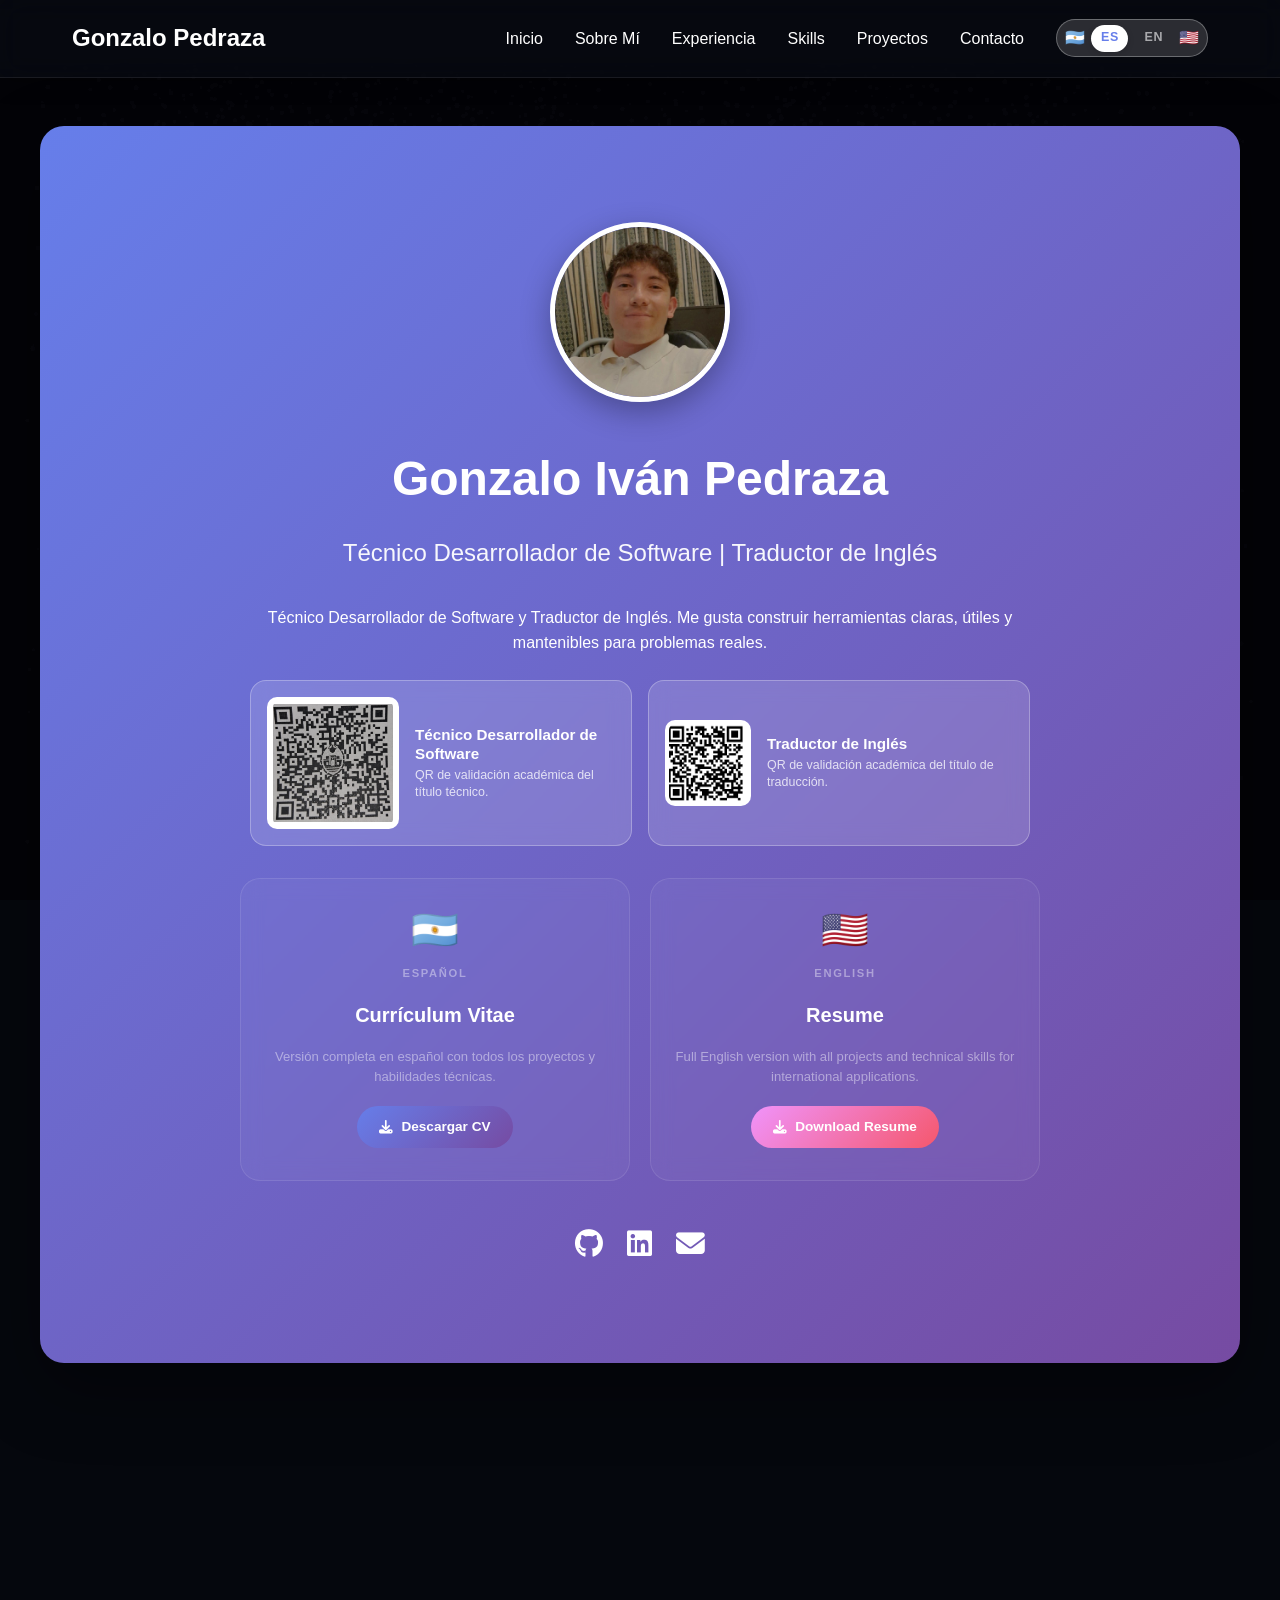
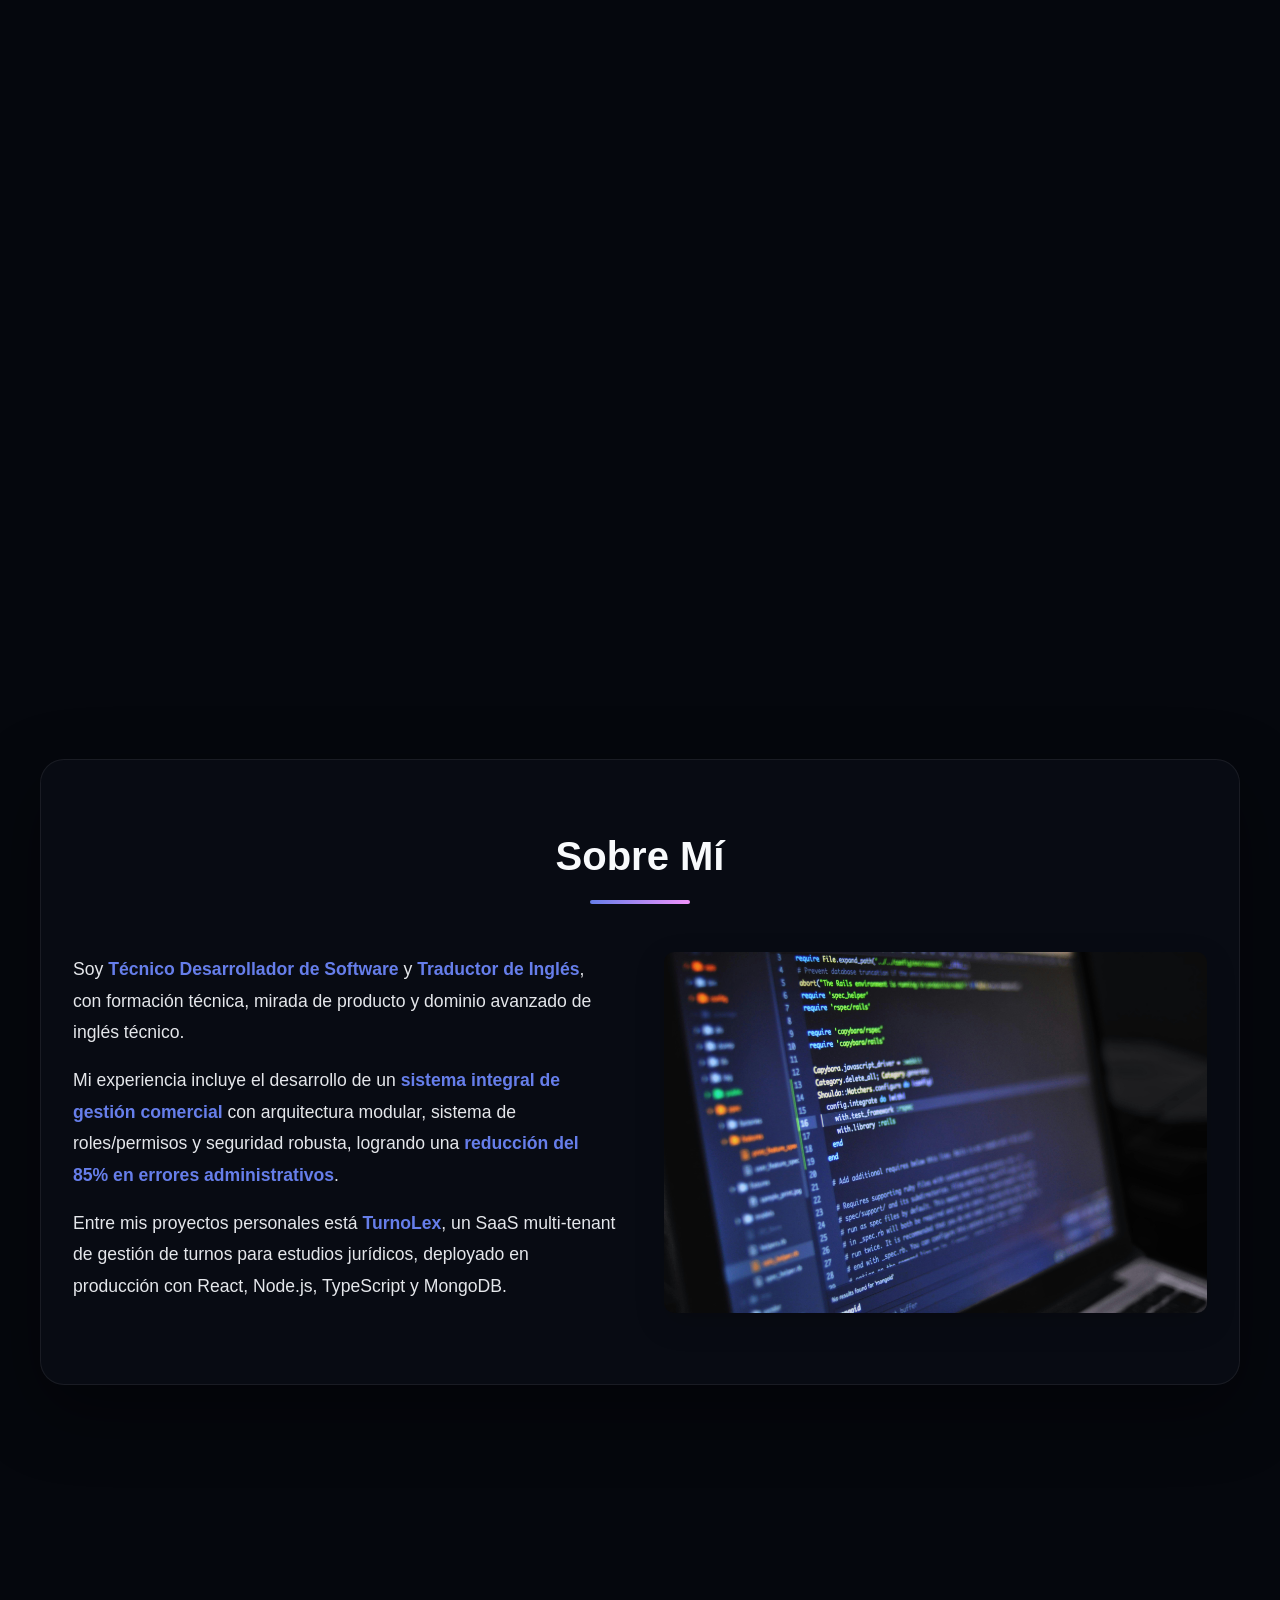
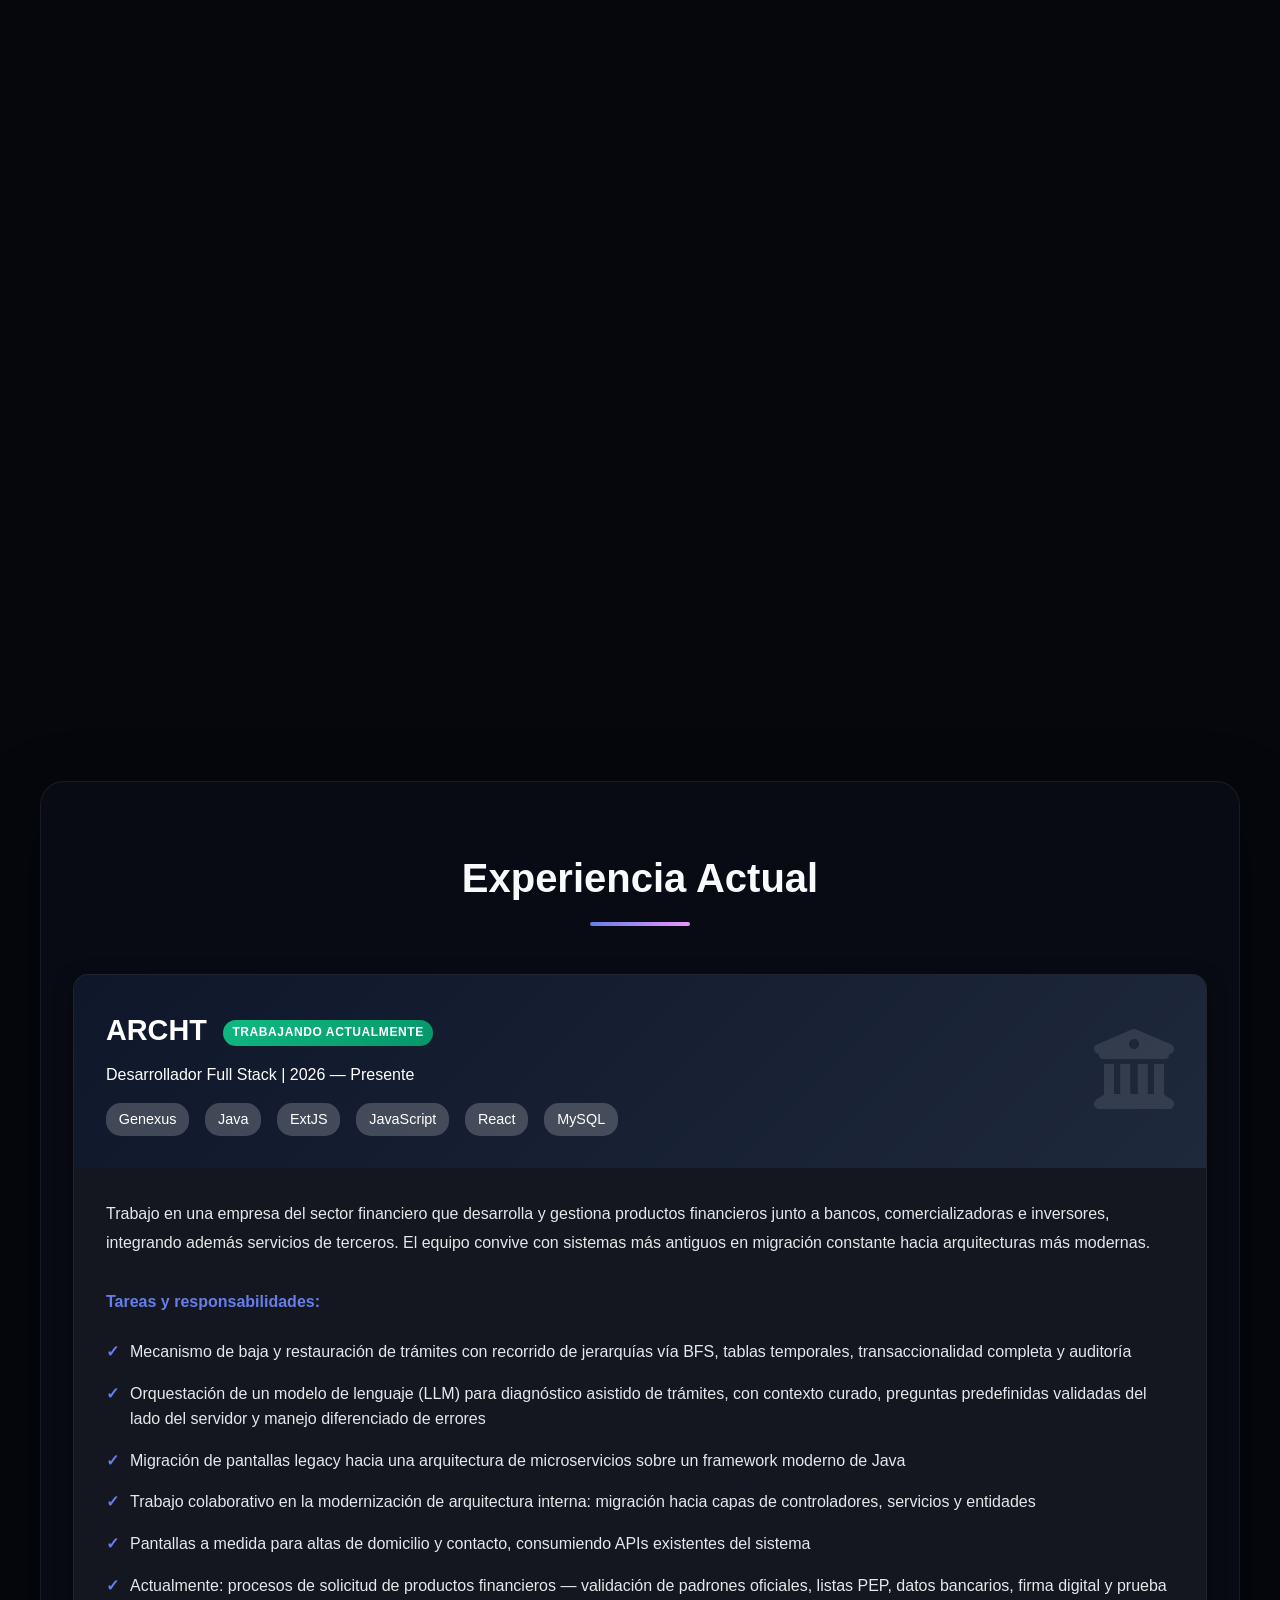
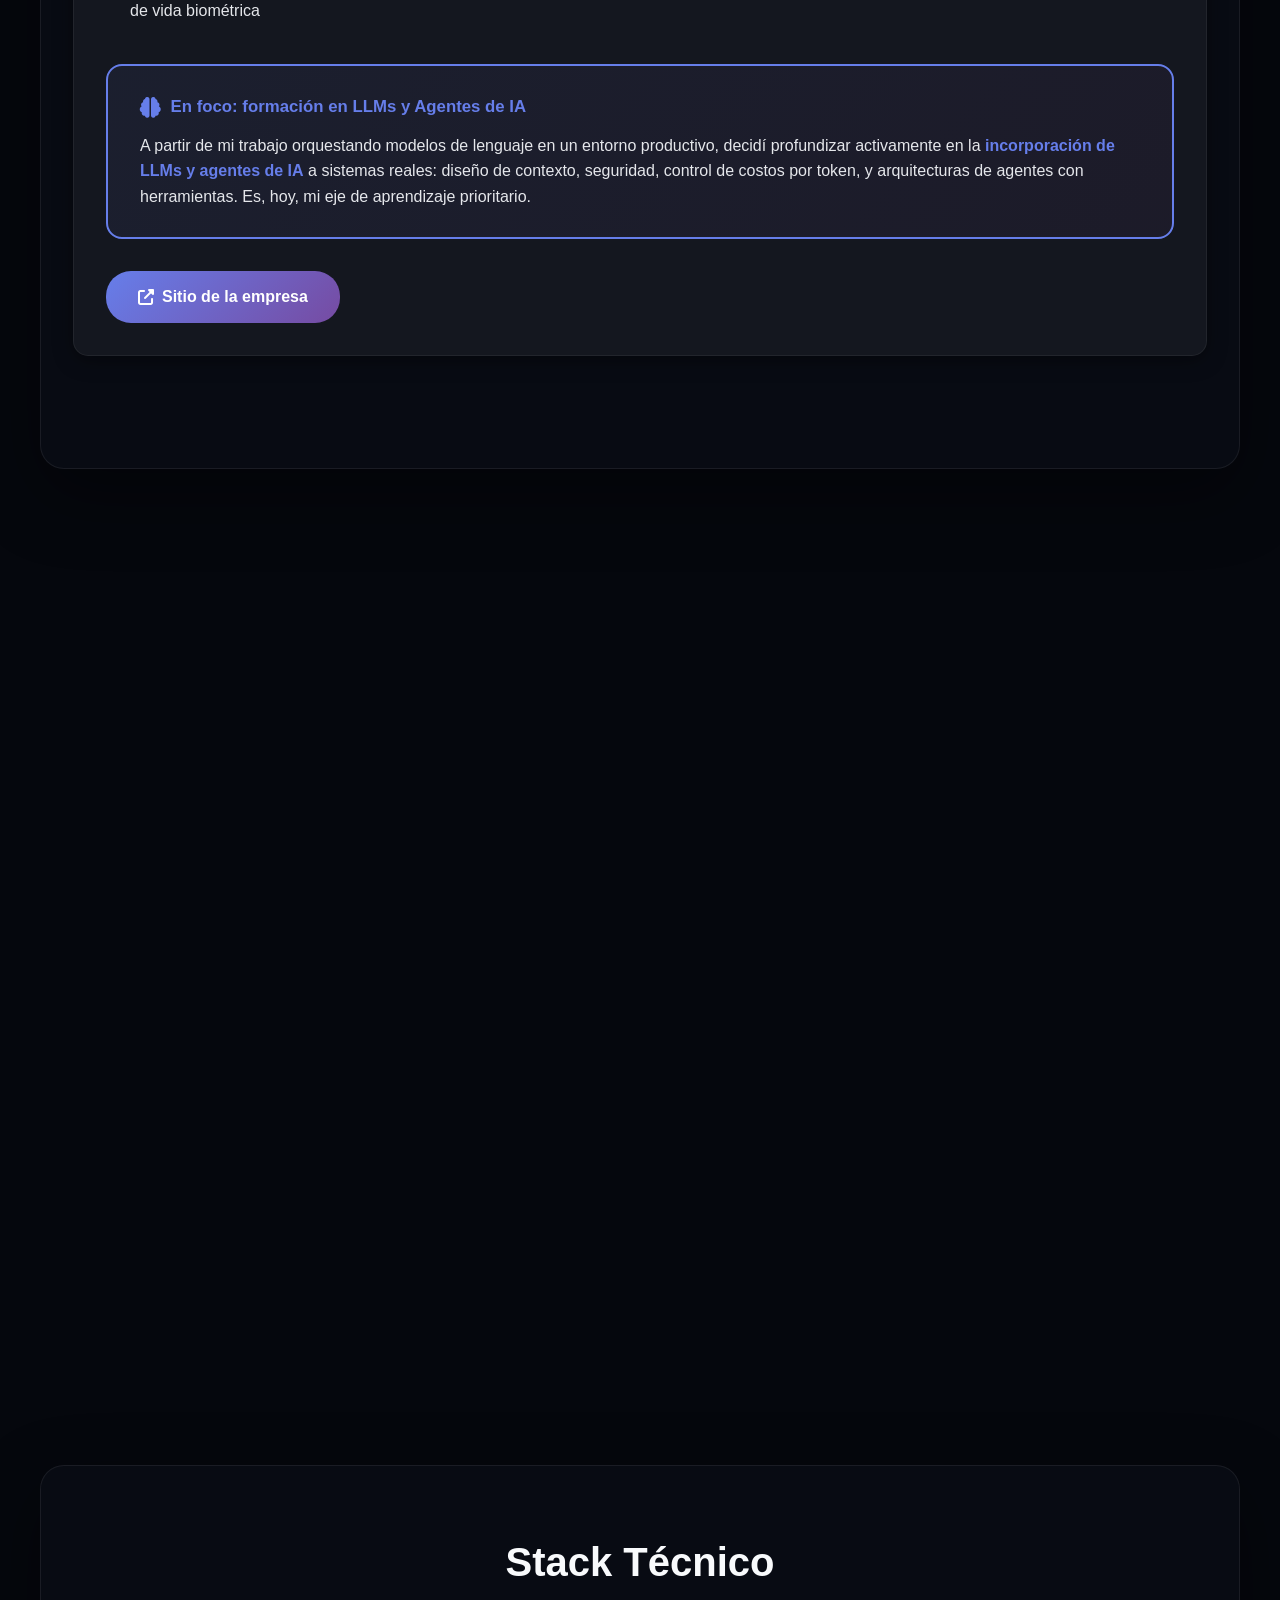
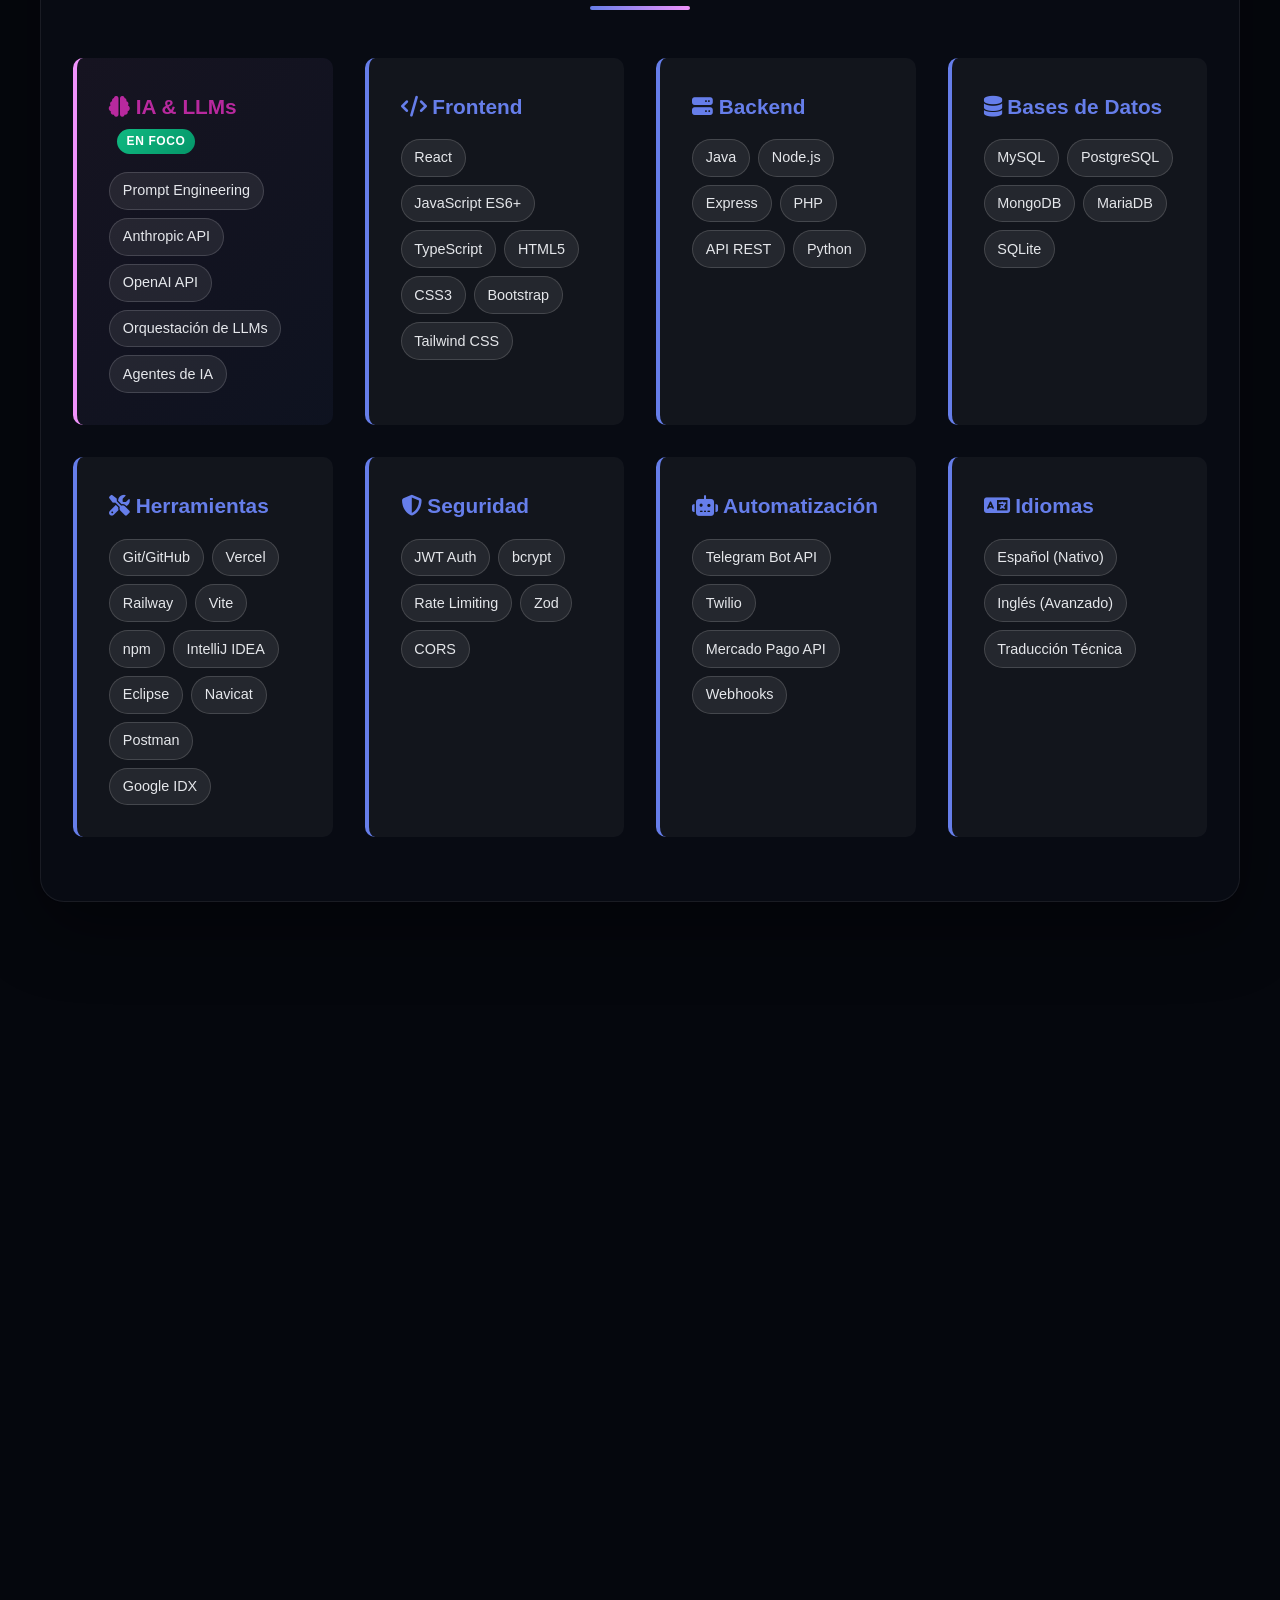
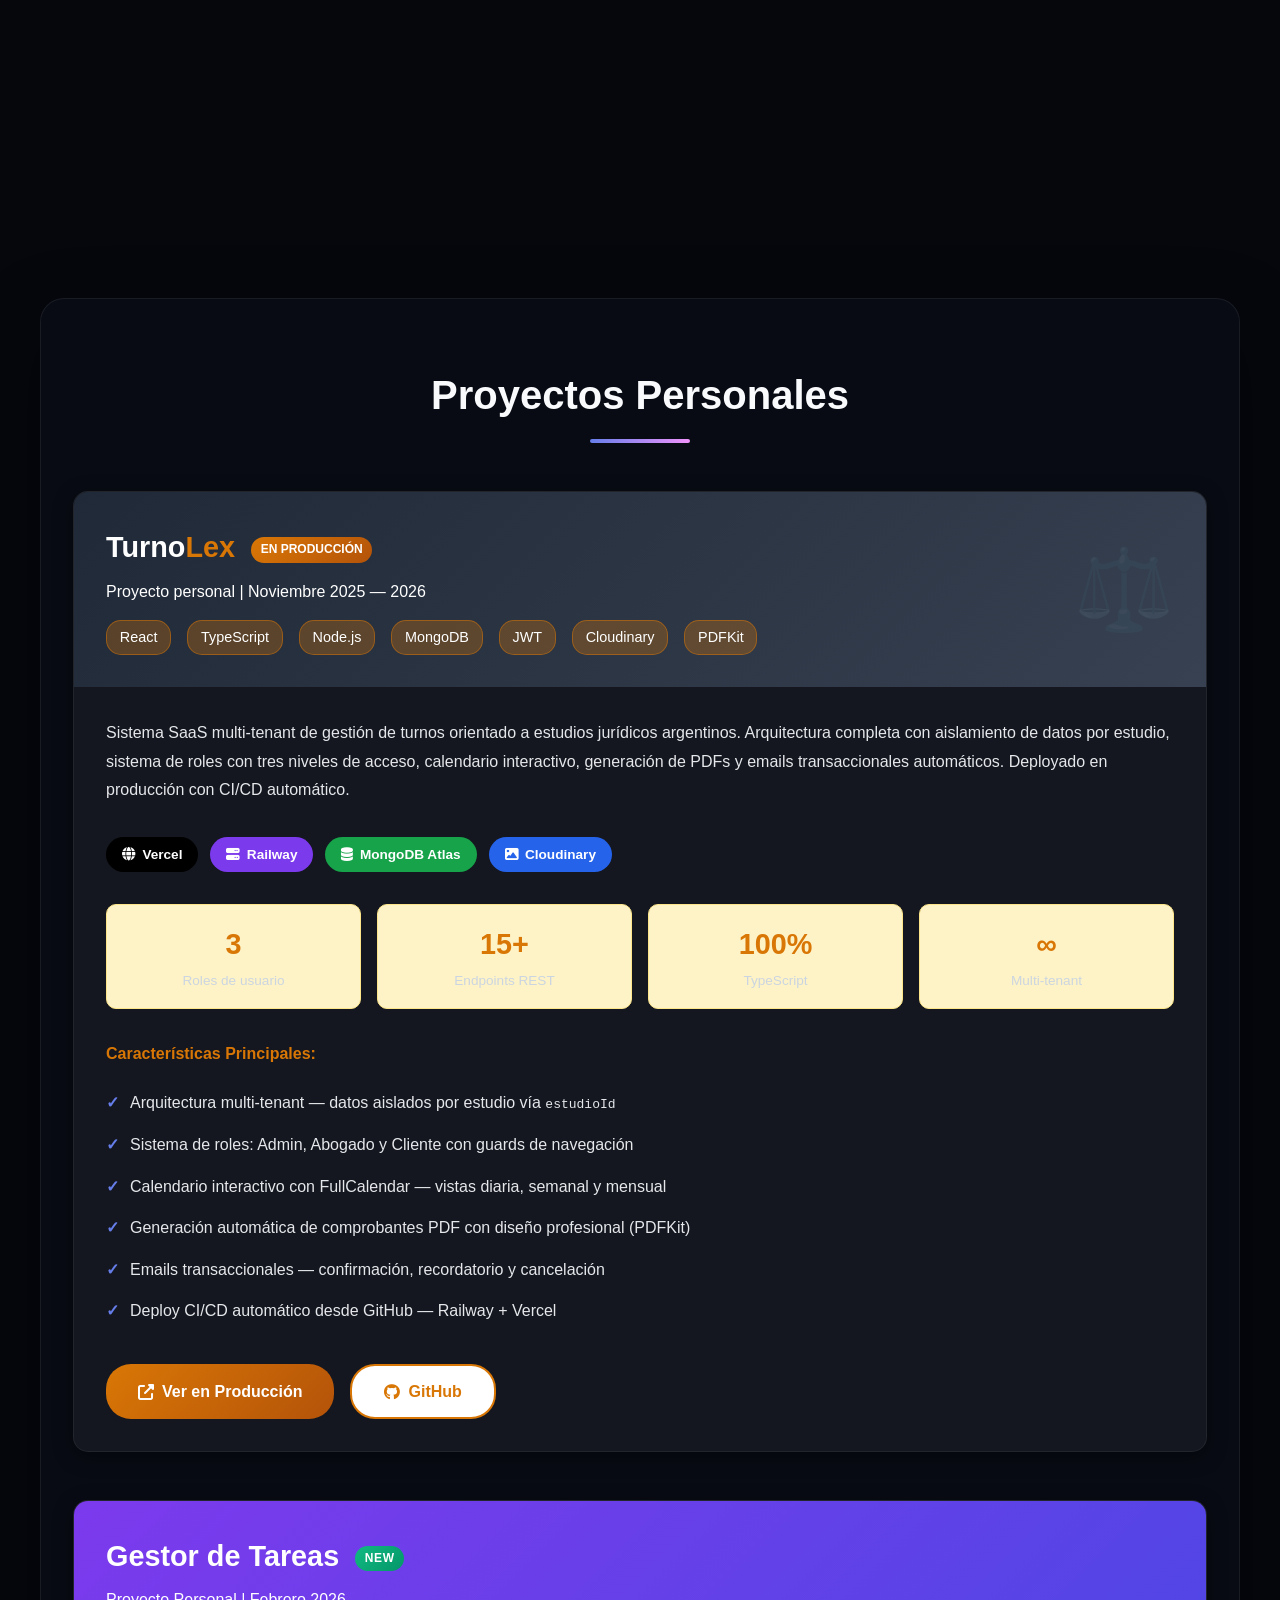
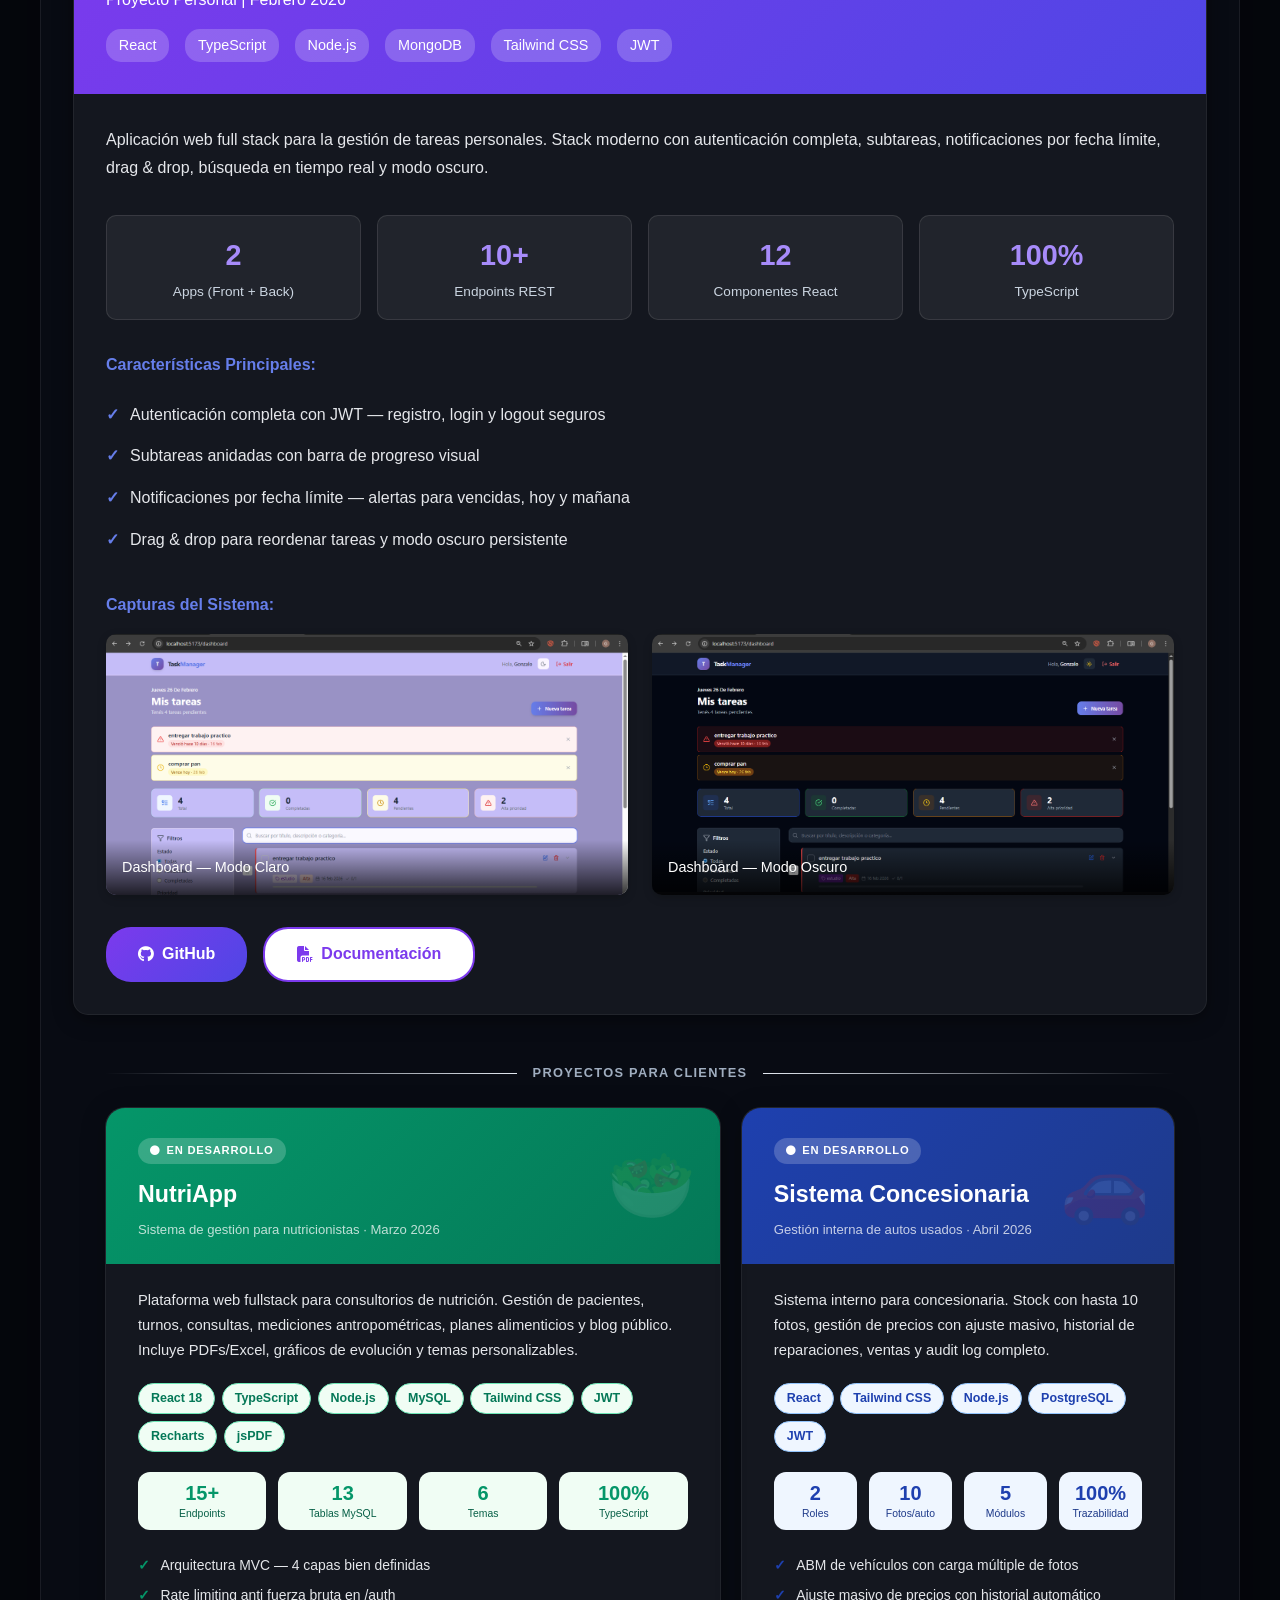
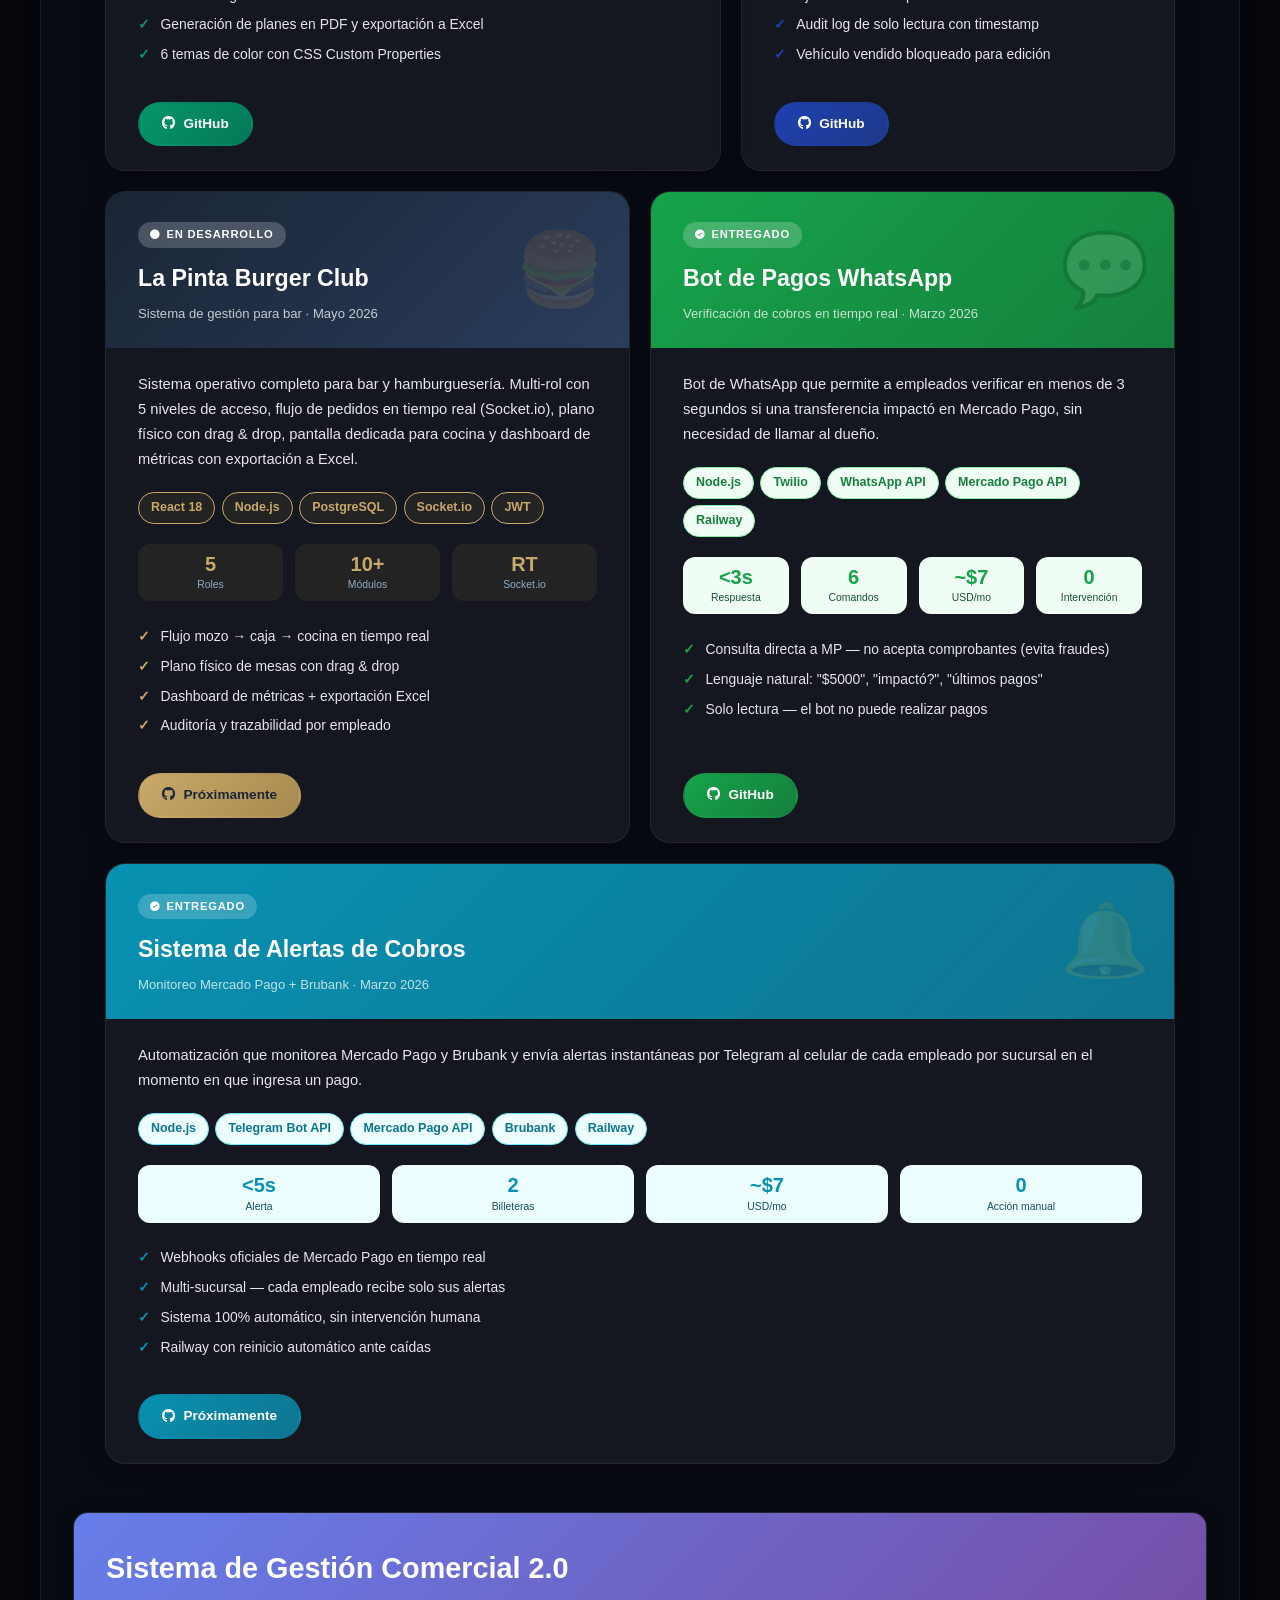
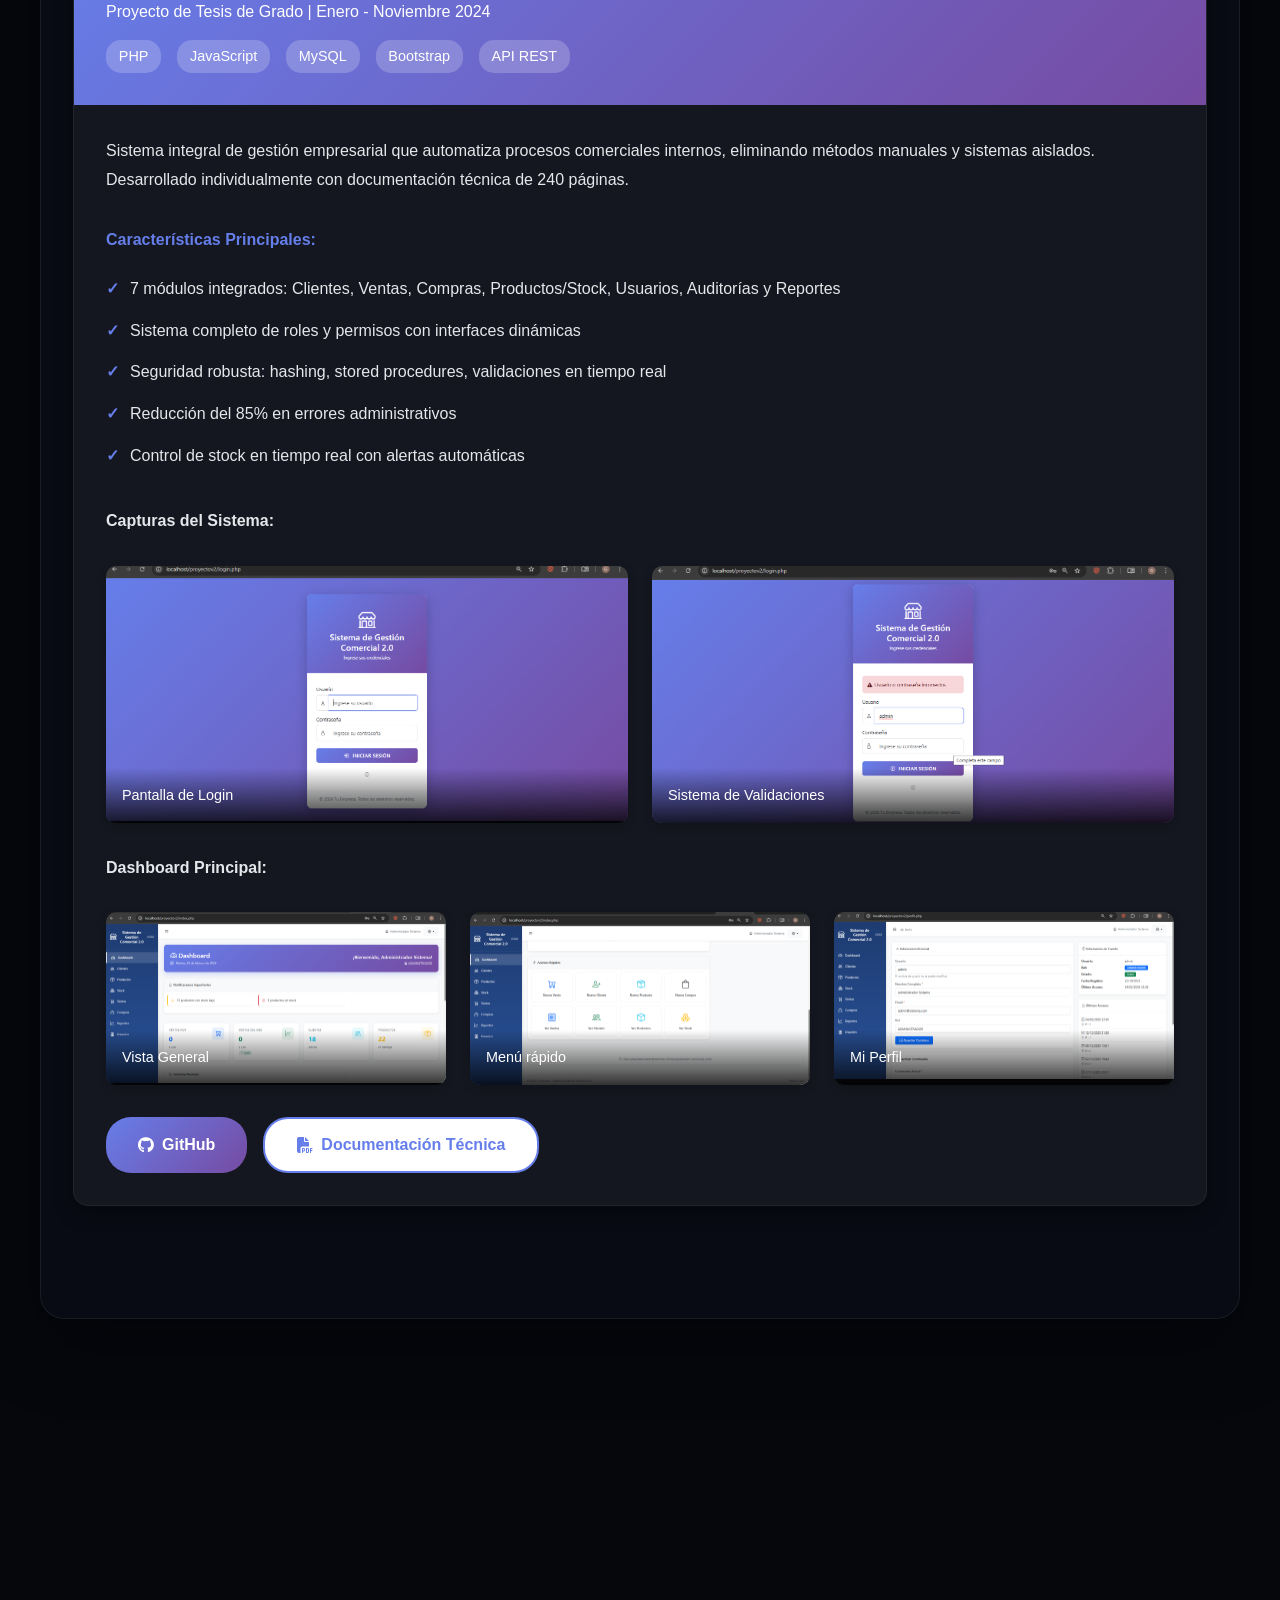
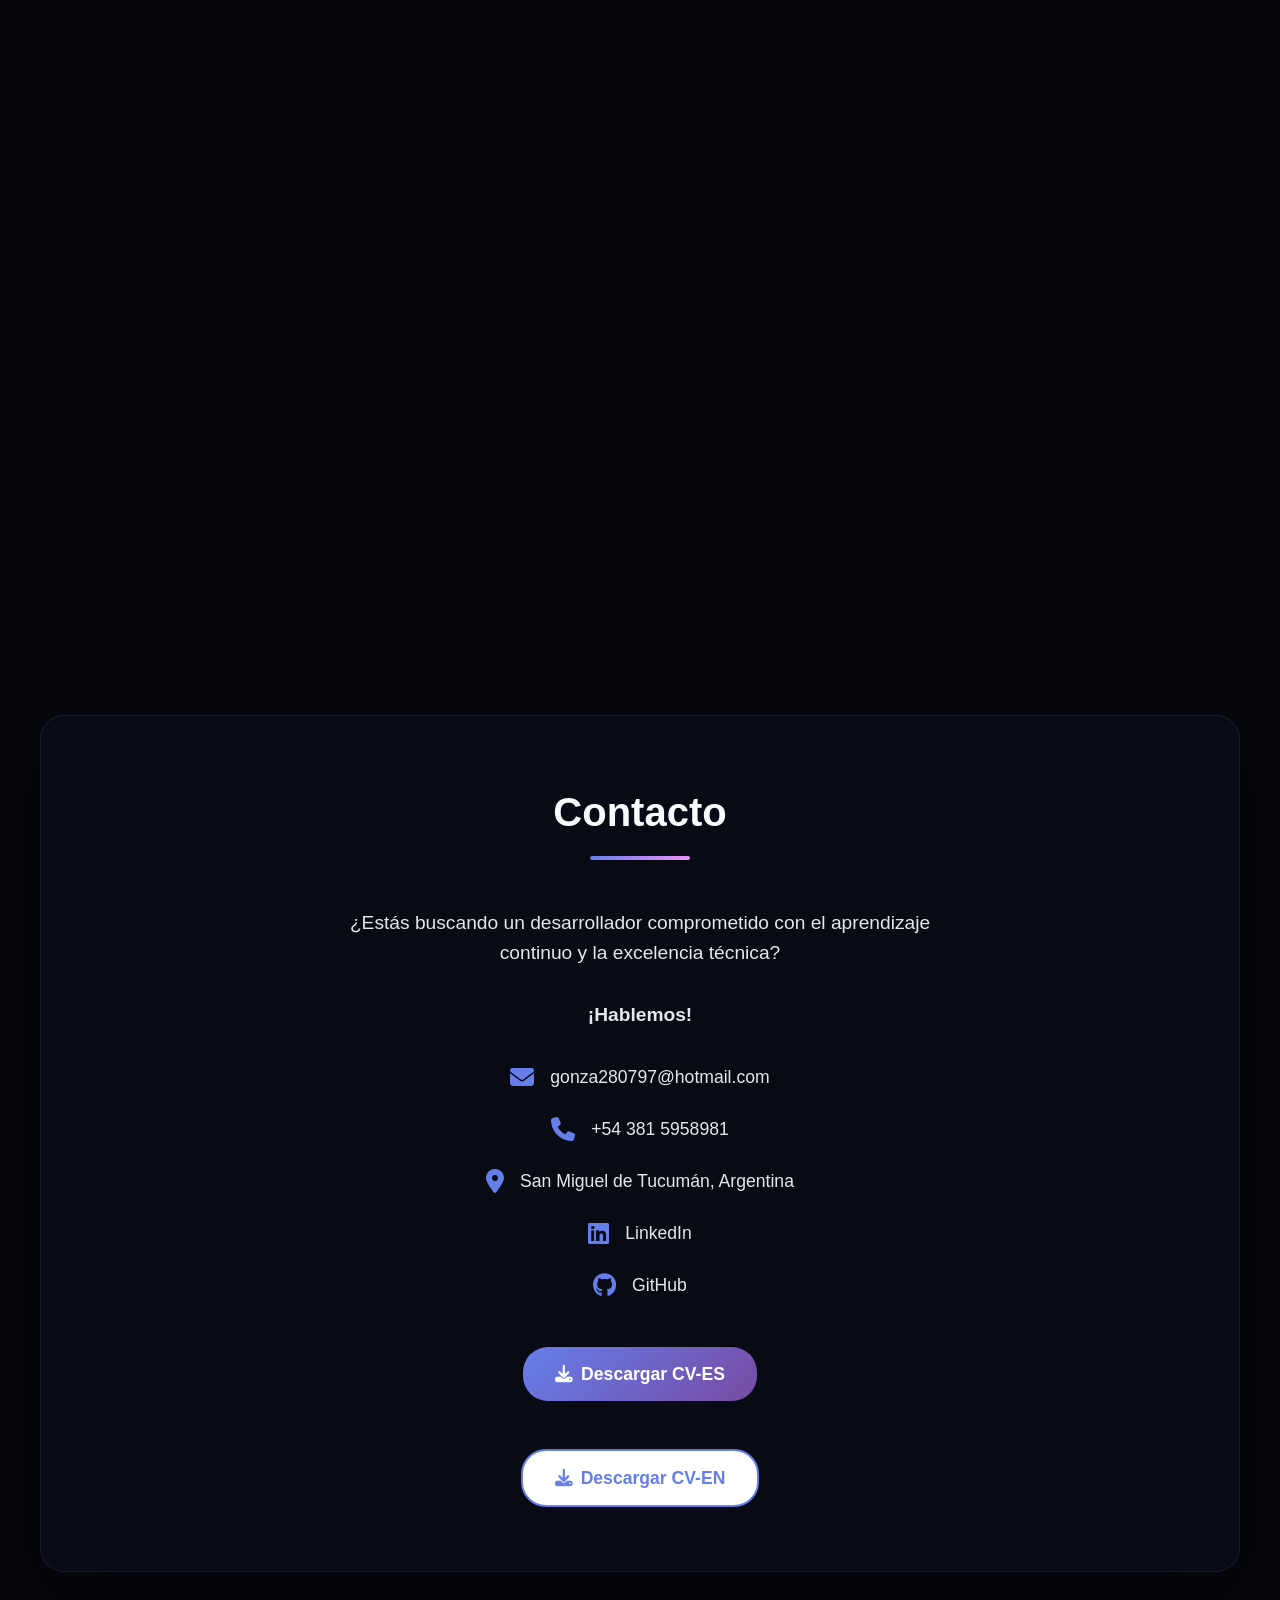
==== commit a96de34d: "add_backgroud_to_phone" ====
--- a/index.html
+++ b/index.html
@@ -19,7 +19,7 @@
         }
         body { font-family: 'Segoe UI', Tahoma, Geneva, Verdana, sans-serif; line-height: 1.6; color: var(--text); scroll-behavior: smooth; background: #05070d; }
 
-        #bg-canvas { position: fixed; top: 0; left: 0; width: 100vw; height: 100vh; z-index: -1; display: block; background: #05070d; }
+        #bg-canvas { position: fixed; top: 0; left: 0; width: 100vw; height: 100vh; height: 100dvh; z-index: -1; display: block; background: #05070d; }
         footer { position: relative; z-index: 1; }
 
         /* ── LANGUAGE TOGGLE ── */
@@ -92,7 +92,7 @@
 
         section { max-width: 1200px; margin: 3rem auto; padding: 4rem 2rem; background: rgba(13,17,28,0.48); backdrop-filter: blur(14px); -webkit-backdrop-filter: blur(14px); border: 1px solid rgba(255,255,255,0.07); border-radius: 24px; box-shadow: 0 25px 70px rgba(0,0,0,0.4); }
         section.hero { background: linear-gradient(135deg, var(--primary) 0%, var(--secondary) 100%); border: none; }
-        .particle-breather { height: 100vh; max-width: none; background: none; backdrop-filter: none; border: none; box-shadow: none; margin: 0; padding: 0; }
+        .particle-breather { height: 100vh; height: 100dvh; max-width: none; background: none; backdrop-filter: none; border: none; box-shadow: none; margin: 0; padding: 0; }
         .section-title { font-size: 2.5rem; color: #f8fafc; margin-bottom: 3rem; text-align: center; position: relative; padding-bottom: 1rem; }
         .section-title::after { content: ''; position: absolute; bottom: 0; left: 50%; transform: translateX(-50%); width: 100px; height: 4px; background: linear-gradient(90deg, var(--primary), var(--accent)); border-radius: 2px; }
         .about-content { display: grid; grid-template-columns: 1fr 1fr; gap: 3rem; align-items: center; }
@@ -1191,7 +1191,8 @@
                 }, n);
             }
 
-            const COUNT = window.innerWidth < 768 ? 700 : 1300;
+            const COUNT = window.innerWidth < 480 ? 420 : window.innerWidth < 768 ? 650 : 1300;
+            const isTouch = window.matchMedia('(pointer: coarse)').matches;
 
             function buildShapes() {
                 shapes = [
@@ -1257,9 +1258,10 @@
                 const cx = W / 2, cy = H / 2;
                 const dx = mouse.x - cx, dy = mouse.y - cy;
                 const dist = Math.sqrt(dx * dx + dy * dy);
-                const revealRadius = 320;
+                const revealRadius = isTouch ? 420 : 320;
                 const proximity = Math.max(0, 1 - dist / revealRadius);
-                const alpha = 0.05 + proximity * 0.8;
+                const baseAlpha = isTouch ? 0.22 : 0.05;
+                const alpha = baseAlpha + proximity * 0.8;
 
                 ctx.save();
                 const quoteSize = Math.max(Math.min(W, H) * 0.024, 13);
@@ -1303,10 +1305,21 @@
                 animate();
             }
 
-            window.addEventListener('resize', () => { resize(); buildShapes(); buildKeyframes(); });
+            let resizeTimeout = null;
+            window.addEventListener('resize', () => {
+                clearTimeout(resizeTimeout);
+                resizeTimeout = setTimeout(() => { resize(); buildShapes(); buildKeyframes(); }, 200);
+            });
             window.addEventListener('load', buildKeyframes);
             window.addEventListener('mousemove', e => { mouse.x = e.clientX; mouse.y = e.clientY; });
             window.addEventListener('mouseleave', () => { mouse.x = -9999; mouse.y = -9999; });
+            window.addEventListener('touchmove', e => {
+                if (e.touches && e.touches.length) {
+                    mouse.x = e.touches[0].clientX;
+                    mouse.y = e.touches[0].clientY;
+                }
+            }, { passive: true });
+            window.addEventListener('touchend', () => { mouse.x = -9999; mouse.y = -9999; });
 
             function animate() {
                 ctx.fillStyle = 'rgba(5,7,13,0.22)';
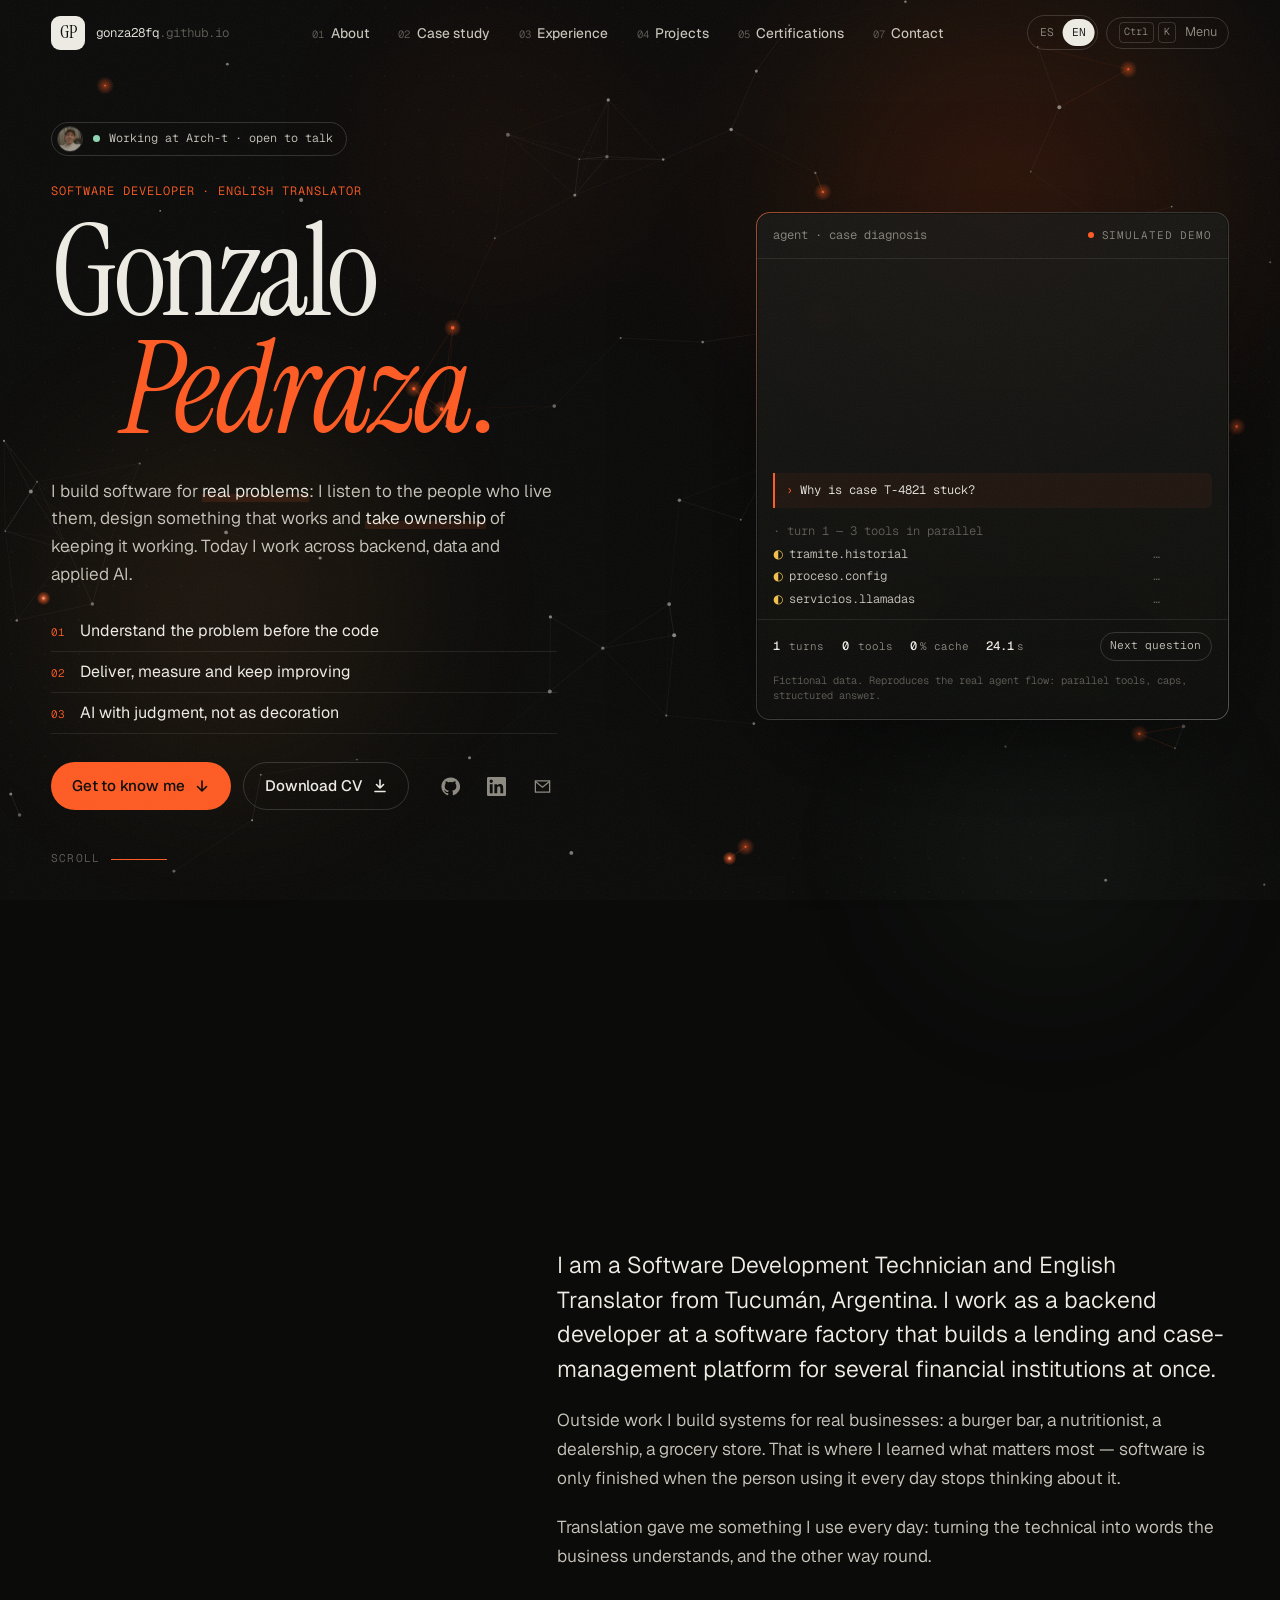
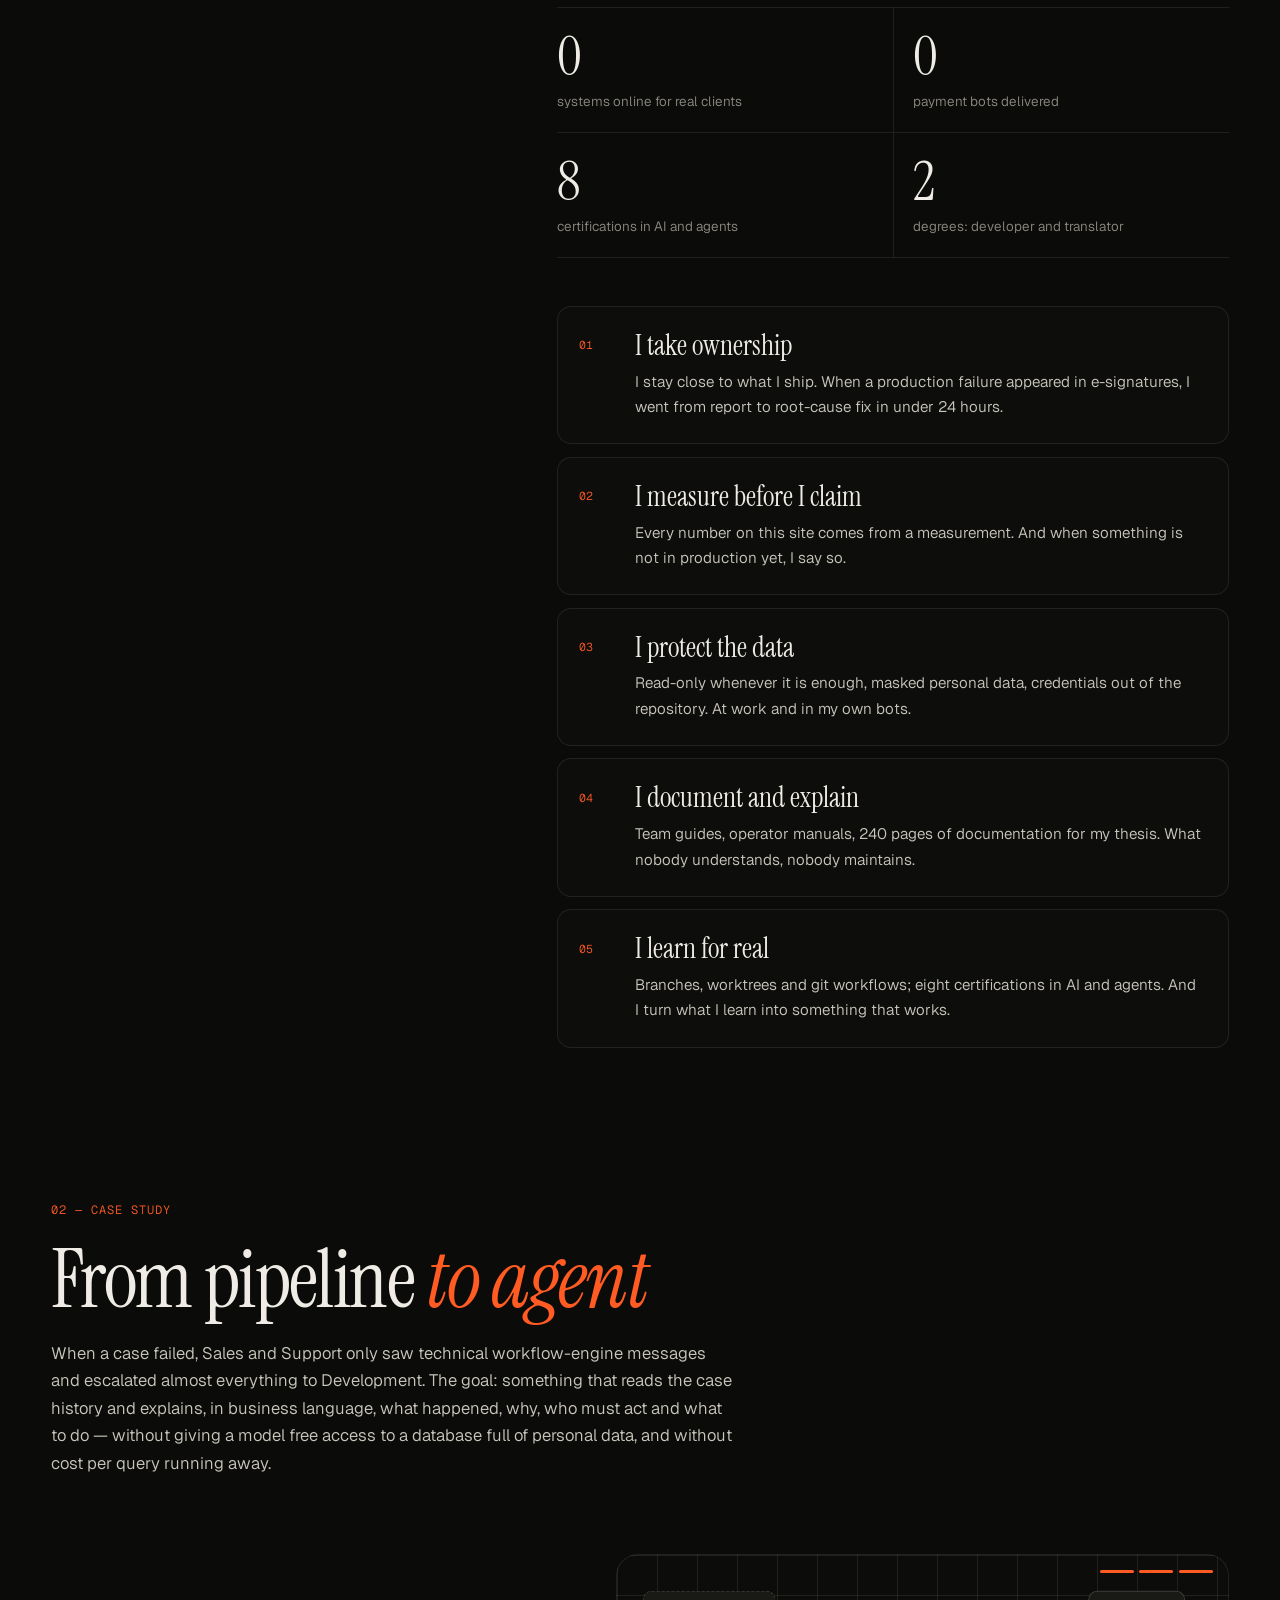
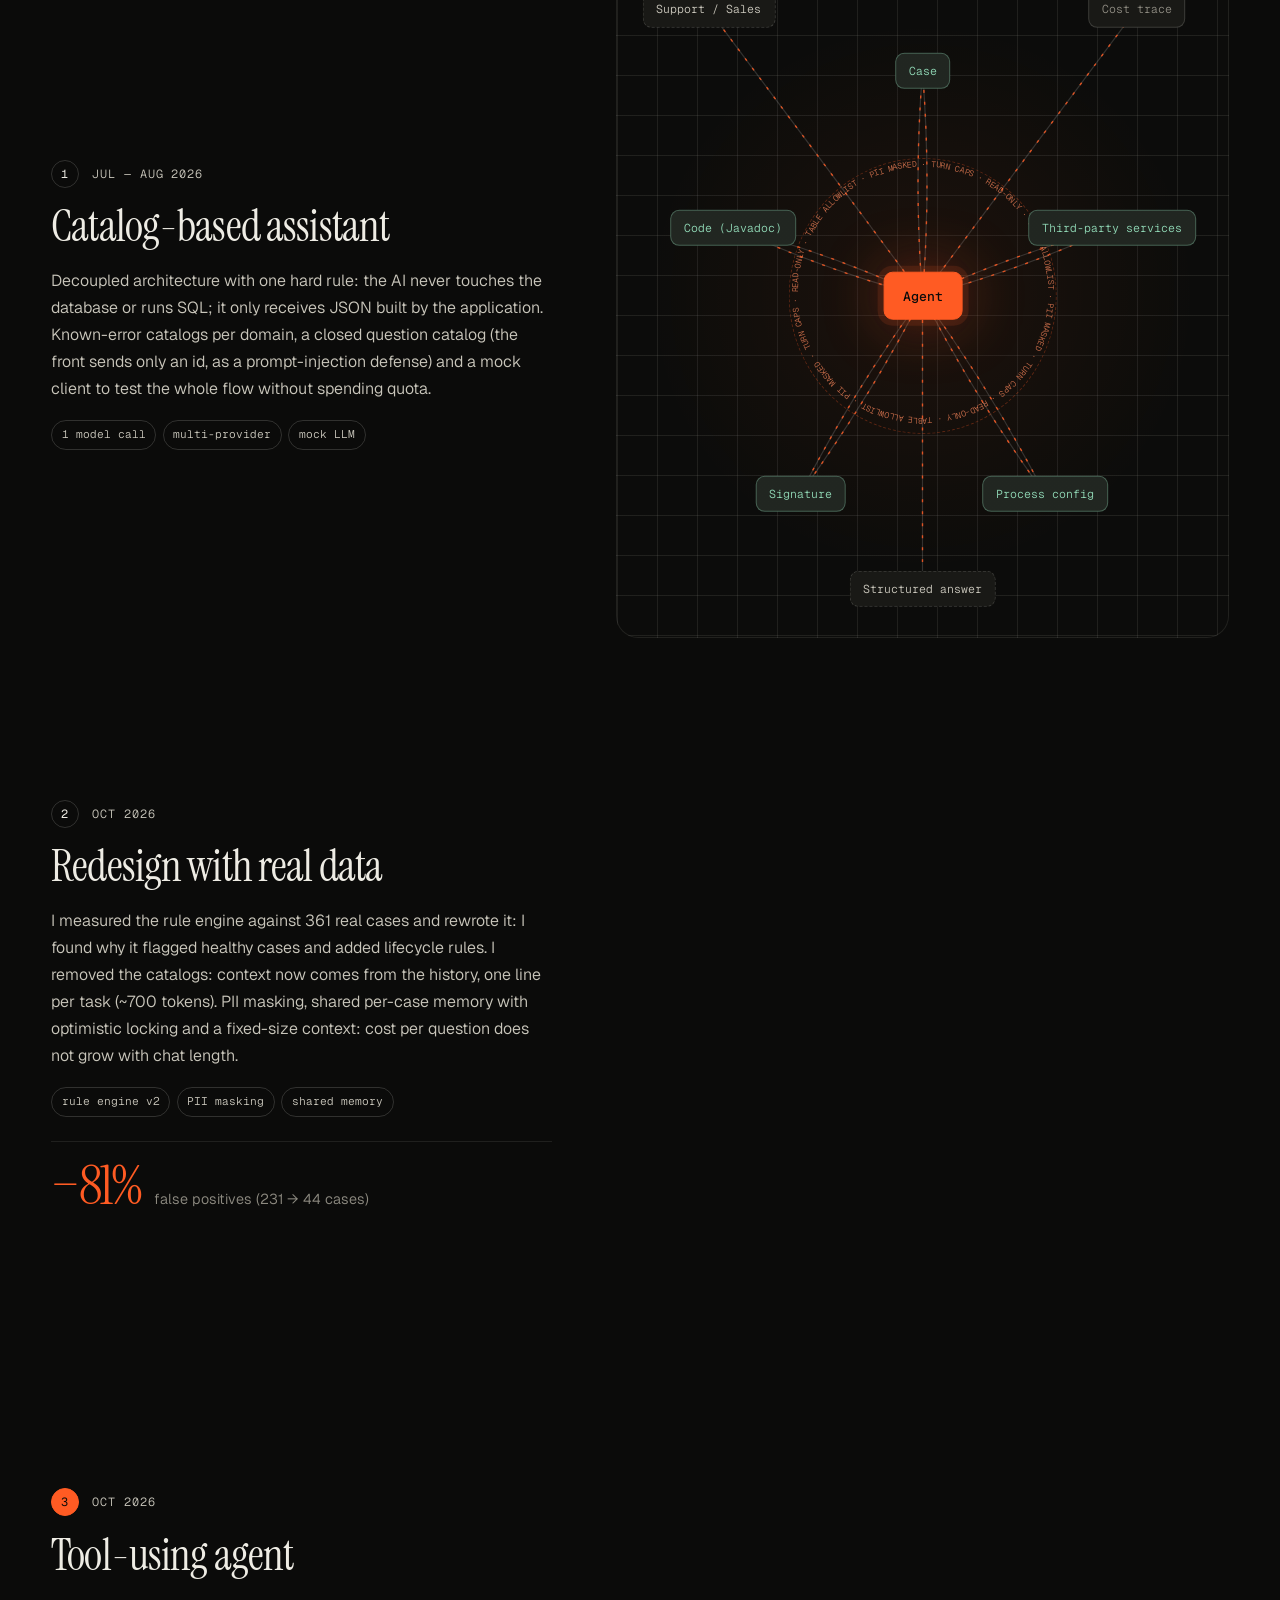
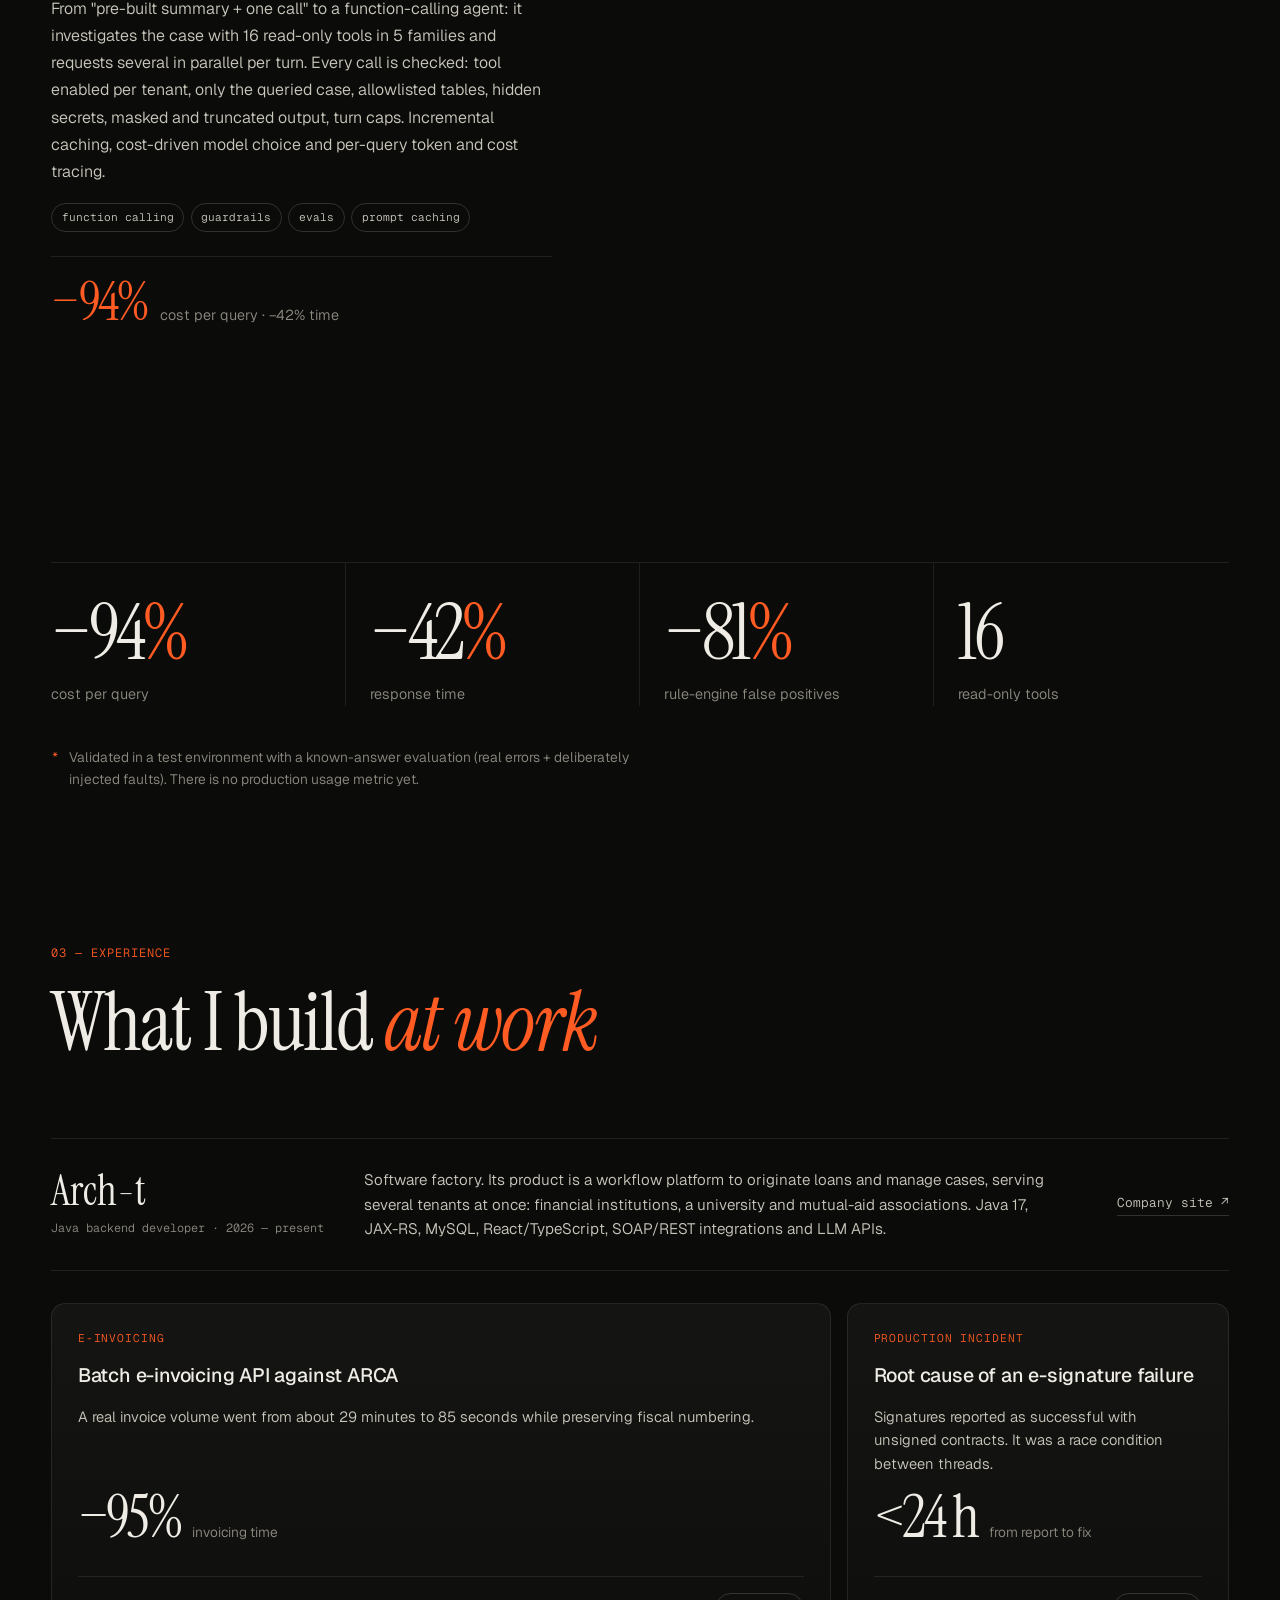
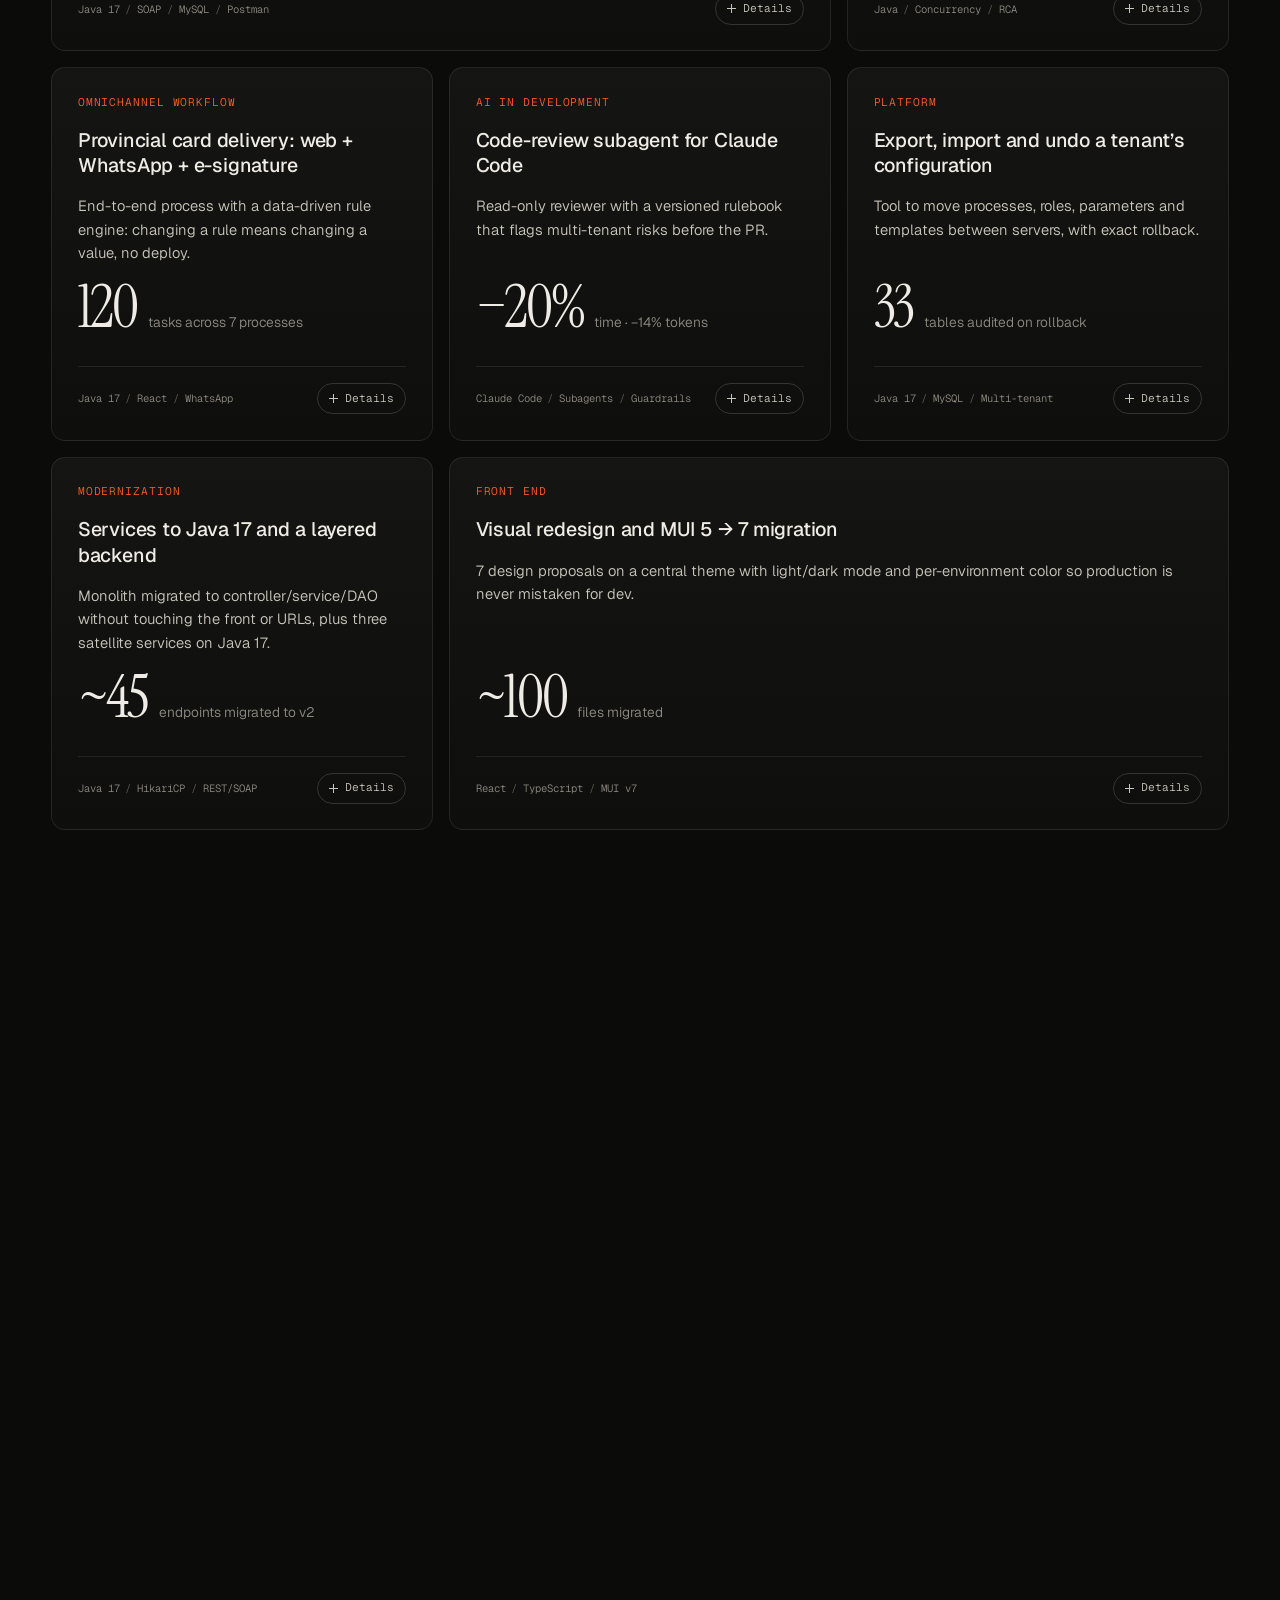
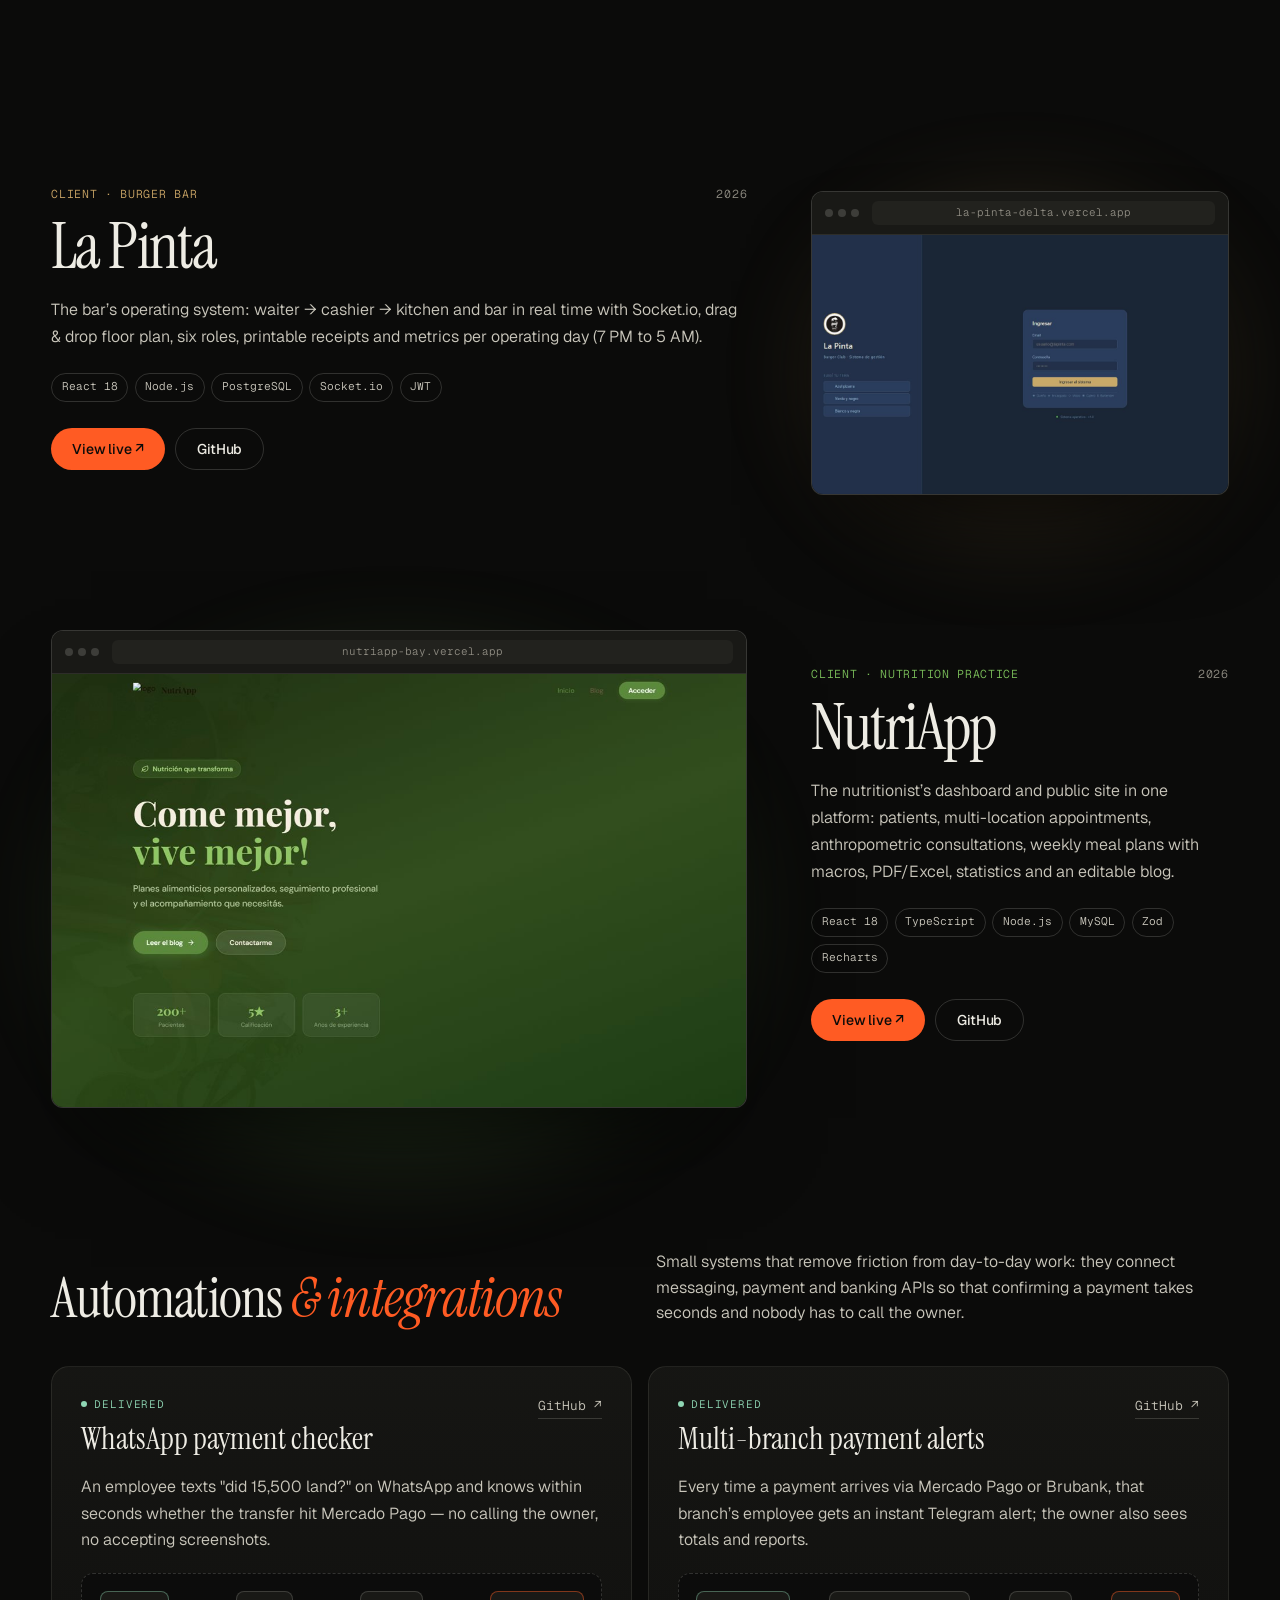
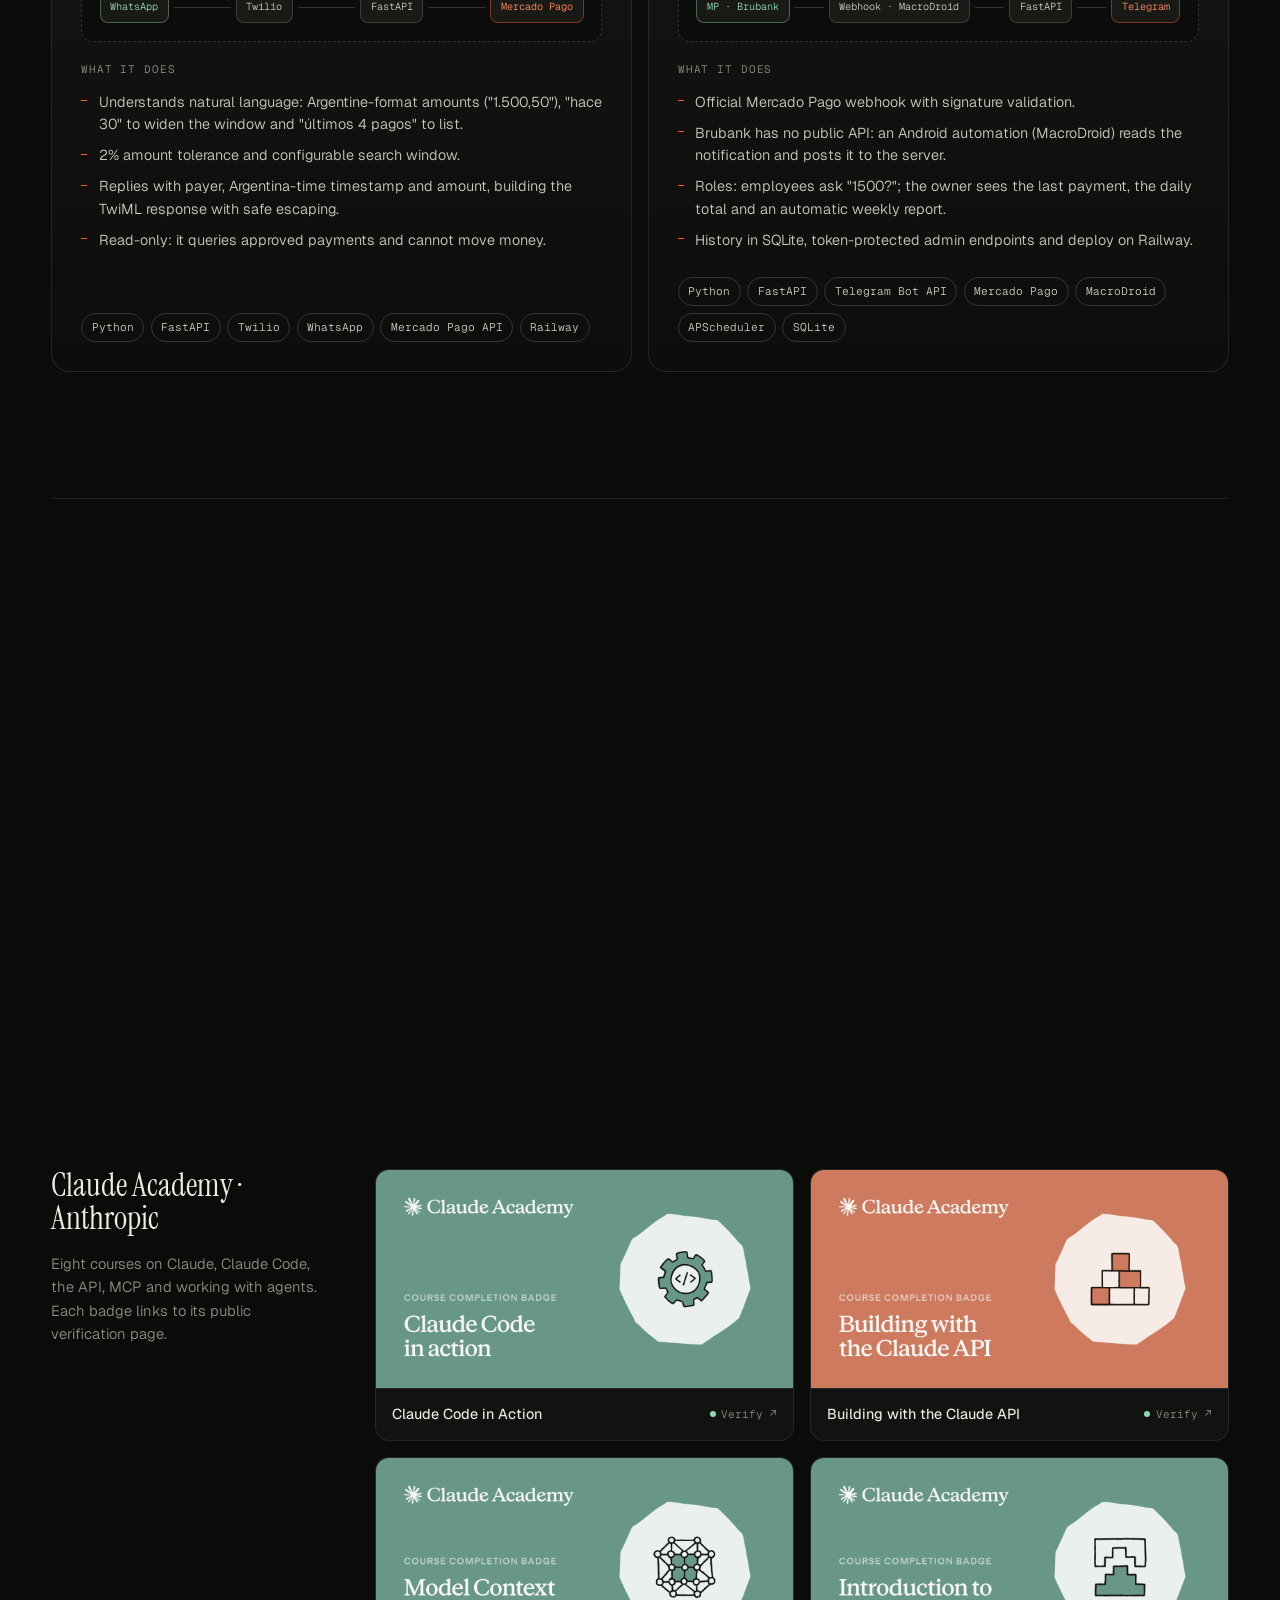
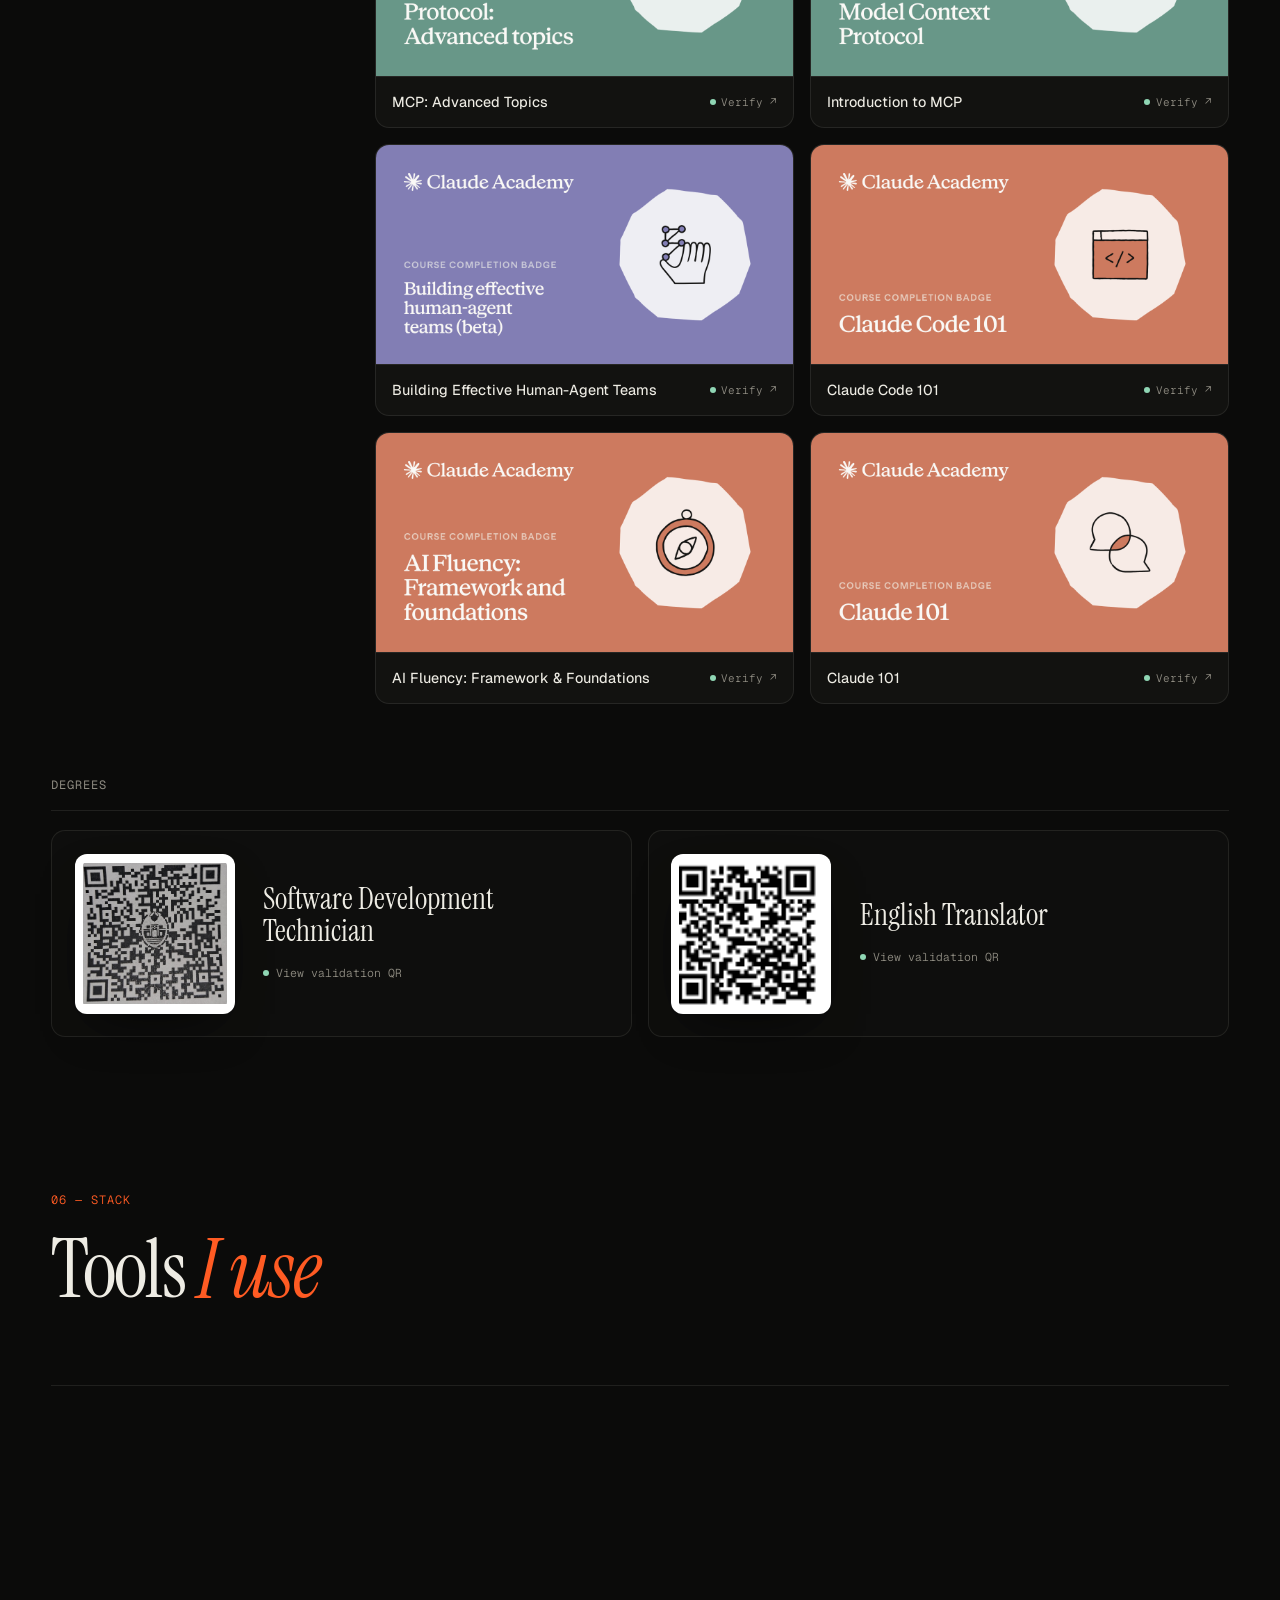
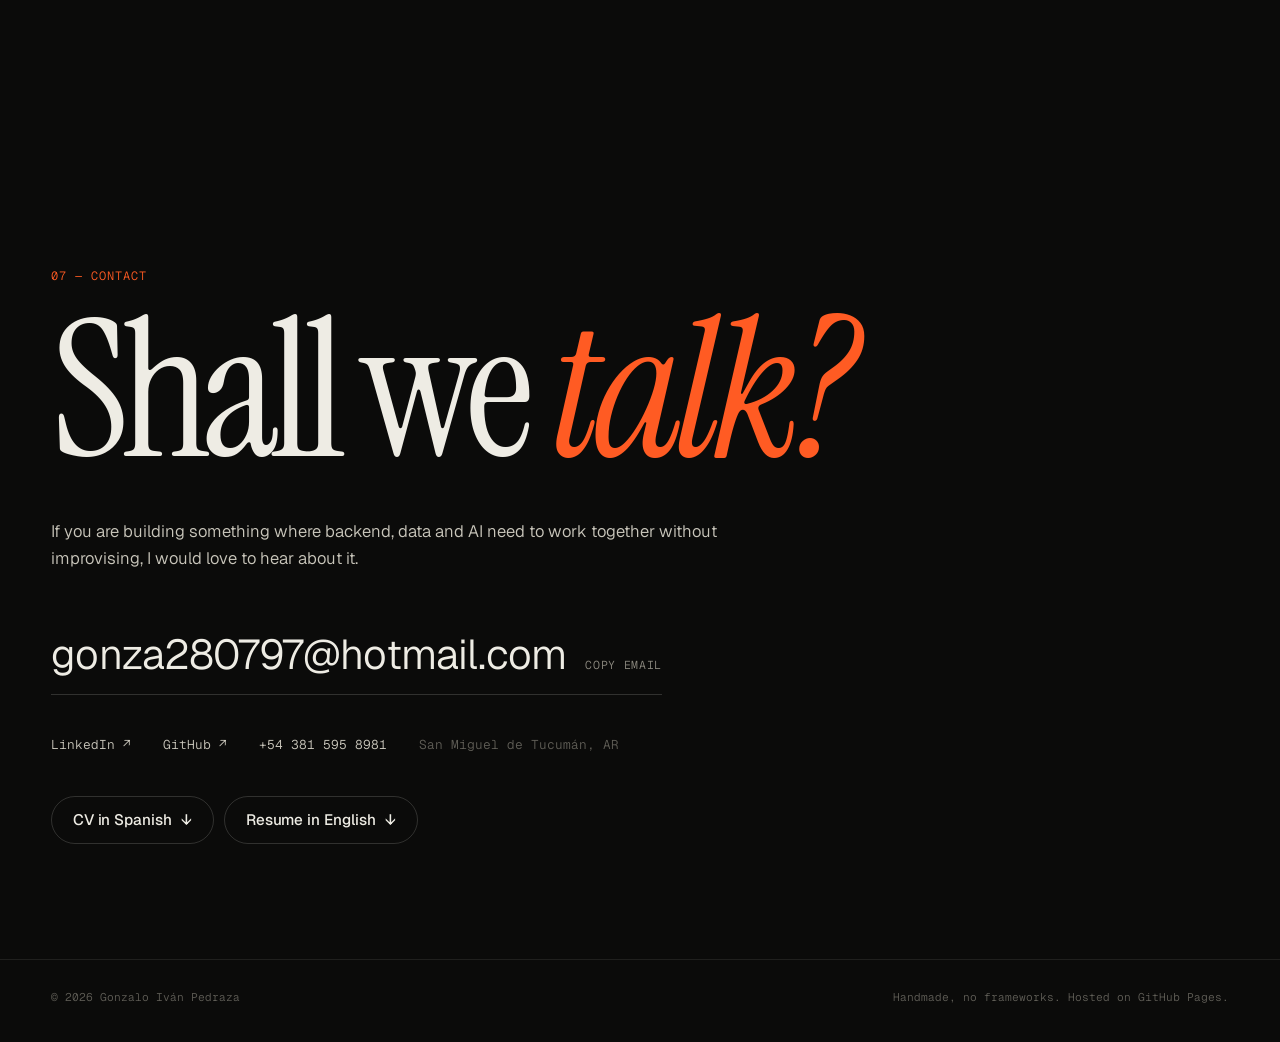
==== commit 12c5e4e2: "Rediseño completo del portfolio y del CV - Nuevo sitio estático sin frameworks: hero con intro, cons" ====
--- a/index.html
+++ b/index.html
@@ -1,1368 +1,286 @@
 <!DOCTYPE html>
 <html lang="es">
 <head>
-    <meta charset="UTF-8">
-    <meta name="viewport" content="width=device-width, initial-scale=1.0">
-    <title>Gonzalo Pedraza | Técnico Desarrollador de Software y Traductor de Inglés</title>
-    <link rel="stylesheet" href="https://cdnjs.cloudflare.com/ajax/libs/font-awesome/6.4.0/css/all.min.css">
-    <link href="https://fonts.googleapis.com/css2?family=Cinzel:wght@400;600&family=Cormorant+Garamond:ital,wght@1,500;1,600&display=swap" rel="stylesheet">
-    <style>
-        * { margin: 0; padding: 0; box-sizing: border-box; }
-        :root {
-            --primary: #667eea;
-            --secondary: #764ba2;
-            --accent: #f093fb;
-            --dark: #1a1a2e;
-            --card-bg: rgba(255,255,255,0.04);
-            --border: rgba(255,255,255,0.1);
-            --text: #e5e7eb;
-        }
-        body { font-family: 'Segoe UI', Tahoma, Geneva, Verdana, sans-serif; line-height: 1.6; color: var(--text); scroll-behavior: smooth; background: #05070d; }
-
-        #bg-canvas { position: fixed; top: 0; left: 0; width: 100vw; height: 100vh; height: 100dvh; z-index: -1; display: block; background: #05070d; }
-        footer { position: relative; z-index: 1; }
-
-        /* ── LANGUAGE TOGGLE ── */
-        .lang-toggle {
-            display: flex;
-            align-items: center;
-            gap: 0.4rem;
-            background: rgba(255,255,255,0.15);
-            border-radius: 25px;
-            padding: 0.3rem 0.5rem;
-            cursor: pointer;
-            border: 1.5px solid rgba(255,255,255,0.3);
-            transition: background 0.2s;
-            user-select: none;
-        }
-        .lang-toggle:hover { background: rgba(255,255,255,0.25); }
-        .lang-btn {
-            font-size: 0.78rem;
-            font-weight: 700;
-            padding: 0.2rem 0.6rem;
-            border-radius: 15px;
-            color: rgba(255,255,255,0.6);
-            transition: all 0.2s;
-            letter-spacing: 0.05em;
-        }
-        .lang-btn.active {
-            background: white;
-            color: var(--primary);
-            box-shadow: 0 2px 6px rgba(0,0,0,0.15);
-        }
-        .lang-flag { font-size: 1rem; line-height: 1; }
-
-        header { background: rgba(10,13,22,0.55); backdrop-filter: blur(14px); -webkit-backdrop-filter: blur(14px); border-bottom: 1px solid rgba(255,255,255,0.08); color: white; padding: 1.2rem 0; position: sticky; top: 0; z-index: 1000; box-shadow: 0 4px 20px rgba(0,0,0,0.3); }
-        nav { max-width: 1200px; margin: 0 auto; display: flex; justify-content: space-between; align-items: center; padding: 0 2rem; }
-        .logo { font-size: 1.5rem; font-weight: 700; }
-        .nav-right { display: flex; align-items: center; gap: 2rem; }
-        .nav-links { display: flex; gap: 2rem; list-style: none; }
-        .nav-links a { color: white; text-decoration: none; transition: opacity 0.3s; }
-        .nav-links a:hover { opacity: 0.8; }
-
-        .hero { background: linear-gradient(135deg, var(--primary) 0%, var(--secondary) 100%); color: white; padding: 6rem 2rem; text-align: center; }
-        .hero-content { max-width: 800px; margin: 0 auto; }
-        .profile-img { width: 180px; height: 180px; border-radius: 50%; border: 5px solid white; box-shadow: 0 10px 30px rgba(0,0,0,0.3); margin-bottom: 2rem; object-fit: cover; }
-        .hero h1 { font-size: 3rem; margin-bottom: 1rem; }
-        .hero .subtitle { font-size: 1.5rem; margin-bottom: 2rem; opacity: 0.95; }
-
-        /* CV buttons in hero */
-        .cv-buttons { display: flex; gap: 1rem; justify-content: center; margin-top: 2rem; flex-wrap: wrap; }
-        .cv-btn {
-            display: inline-flex; align-items: center; gap: 0.5rem;
-            padding: 0.75rem 1.75rem; border-radius: 25px;
-            font-weight: 700; font-size: 0.9rem; text-decoration: none;
-            transition: all 0.3s; cursor: pointer; border: none;
-        }
-        .cv-btn-es {
-            background: white; color: var(--primary);
-            box-shadow: 0 4px 15px rgba(0,0,0,0.15);
-        }
-        .cv-btn-es:hover { transform: translateY(-3px); box-shadow: 0 8px 25px rgba(0,0,0,0.2); }
-        .cv-btn-en {
-            background: rgba(255,255,255,0.15);
-            color: white;
-            border: 2px solid rgba(255,255,255,0.6) !important;
-        }
-        .cv-btn-en:hover { background: rgba(255,255,255,0.25); transform: translateY(-3px); }
-
-        .social-links { display: flex; gap: 1.5rem; justify-content: center; margin-top: 1.5rem; }
-        .social-links a { color: white; font-size: 1.8rem; transition: transform 0.3s; }
-        .social-links a:hover { transform: translateY(-5px); }
-
-        section { max-width: 1200px; margin: 3rem auto; padding: 4rem 2rem; background: rgba(13,17,28,0.48); backdrop-filter: blur(14px); -webkit-backdrop-filter: blur(14px); border: 1px solid rgba(255,255,255,0.07); border-radius: 24px; box-shadow: 0 25px 70px rgba(0,0,0,0.4); }
-        section.hero { background: linear-gradient(135deg, var(--primary) 0%, var(--secondary) 100%); border: none; }
-        .particle-breather { height: 100vh; height: 100dvh; max-width: none; background: none; backdrop-filter: none; border: none; box-shadow: none; margin: 0; padding: 0; }
-        .section-title { font-size: 2.5rem; color: #f8fafc; margin-bottom: 3rem; text-align: center; position: relative; padding-bottom: 1rem; }
-        .section-title::after { content: ''; position: absolute; bottom: 0; left: 50%; transform: translateX(-50%); width: 100px; height: 4px; background: linear-gradient(90deg, var(--primary), var(--accent)); border-radius: 2px; }
-        .about-content { display: grid; grid-template-columns: 1fr 1fr; gap: 3rem; align-items: center; }
-        .about-text { font-size: 1.1rem; line-height: 1.8; }
-        .about-text p { margin-bottom: 1rem; }
-        .highlight { color: var(--primary); font-weight: 600; }
-        .skills-grid { display: grid; grid-template-columns: repeat(auto-fit, minmax(250px, 1fr)); gap: 2rem; }
-        .skill-category { background: rgba(255,255,255,0.04); padding: 2rem; border-radius: 10px; border-left: 4px solid var(--primary); transition: transform 0.3s, box-shadow 0.3s; }
-        .skill-category:hover { transform: translateY(-5px); box-shadow: 0 10px 30px rgba(0,0,0,0.1); }
-        .skill-category h3 { color: var(--primary); margin-bottom: 1rem; font-size: 1.3rem; }
-        .skill-tags { display: flex; flex-wrap: wrap; gap: 0.5rem; }
-        .skill-tag { background: rgba(255,255,255,0.08); padding: 0.4rem 0.8rem; border-radius: 20px; font-size: 0.9rem; color: var(--text); border: 1px solid rgba(255,255,255,0.15); }
-        .badge-new { display: inline-block; background: linear-gradient(135deg, #10b981, #059669); color: white; font-size: 0.75rem; font-weight: 700; padding: 0.2rem 0.6rem; border-radius: 20px; margin-left: 0.5rem; vertical-align: middle; letter-spacing: 0.05em; animation: pulse-green 2s infinite; }
-        @keyframes pulse-green { 0%, 100% { box-shadow: 0 0 0 0 rgba(16, 185, 129, 0.4); } 50% { box-shadow: 0 0 0 6px rgba(16, 185, 129, 0); } }
-        .project-card { background: rgba(255,255,255,0.05); border-radius: 15px; overflow: hidden; box-shadow: 0 5px 20px rgba(0,0,0,0.4); margin-bottom: 3rem; transition: transform 0.3s; border: 1px solid rgba(255,255,255,0.06); }
-        .project-card:hover { transform: translateY(-10px); }
-        .project-header { background: linear-gradient(135deg, var(--primary) 0%, var(--secondary) 100%); color: white; padding: 2rem; }
-        .project-header.header-taskmanager { background: linear-gradient(135deg, #7c3aed 0%, #4f46e5 100%); }
-        .project-header h3 { font-size: 1.8rem; margin-bottom: 0.5rem; }
-        .project-meta { display: flex; gap: 1rem; margin-top: 1rem; flex-wrap: wrap; }
-        .project-tag { background: rgba(255,255,255,0.2); padding: 0.3rem 0.8rem; border-radius: 15px; font-size: 0.9rem; }
-        .project-content { padding: 2rem; }
-        .project-description { margin-bottom: 2rem; line-height: 1.8; }
-        .project-features { margin-bottom: 2rem; }
-        .project-features h4 { color: var(--primary); margin-bottom: 1rem; }
-        .project-features ul { list-style: none; padding-left: 0; }
-        .project-features li { padding: 0.5rem 0; padding-left: 1.5rem; position: relative; }
-        .project-features li::before { content: "✓"; position: absolute; left: 0; color: var(--primary); font-weight: bold; }
-        .screenshots-grid { display: grid; grid-template-columns: repeat(auto-fit, minmax(300px, 1fr)); gap: 1.5rem; margin-top: 2rem; }
-        .screenshots-grid-2 { display: grid; grid-template-columns: repeat(2, 1fr); gap: 1.5rem; margin-top: 1rem; margin-bottom: 2rem; }
-        .screenshot-item { position: relative; overflow: hidden; border-radius: 10px; box-shadow: 0 3px 10px rgba(0,0,0,0.2); cursor: pointer; transition: transform 0.3s; }
-        .screenshot-item:hover { transform: scale(1.05); }
-        .screenshot-item img { width: 100%; height: auto; display: block; }
-        .screenshot-caption { position: absolute; bottom: 0; left: 0; right: 0; background: linear-gradient(transparent, rgba(0,0,0,0.8)); color: white; padding: 1rem; font-size: 0.9rem; }
-        .project-links { display: flex; gap: 1rem; margin-top: 2rem; flex-wrap: wrap; }
-        .btn { display: inline-flex; align-items: center; gap: 0.5rem; padding: 0.8rem 2rem; border-radius: 25px; text-decoration: none; font-weight: 600; transition: all 0.3s; }
-        .btn-primary { background: linear-gradient(135deg, var(--primary), var(--secondary)); color: white; }
-        .btn-primary:hover { transform: translateY(-3px); box-shadow: 0 5px 15px rgba(102, 126, 234, 0.4); }
-        .btn-purple { background: linear-gradient(135deg, #7c3aed, #4f46e5); color: white; }
-        .btn-purple:hover { transform: translateY(-3px); box-shadow: 0 5px 15px rgba(124, 58, 237, 0.4); }
-        .btn-secondary { background: white; color: var(--primary); border: 2px solid var(--primary); }
-        .btn-secondary:hover { background: var(--primary); color: white; }
-        .btn-outline-purple { background: white; color: #7c3aed; border: 2px solid #7c3aed; }
-        .btn-outline-purple:hover { background: #7c3aed; color: white; }
-        .project-stats { display: grid; grid-template-columns: repeat(auto-fit, minmax(140px, 1fr)); gap: 1rem; margin: 2rem 0; }
-        .stat-item { background: rgba(255,255,255,0.06); border-radius: 10px; padding: 1rem; text-align: center; border: 1px solid rgba(255,255,255,0.1); }
-        .stat-item .stat-number { font-size: 1.8rem; font-weight: 700; color: #a78bfa; }
-        .stat-item .stat-label { font-size: 0.85rem; color: #cbd5e1; margin-top: 0.2rem; }
-        .contact-content { text-align: center; max-width: 600px; margin: 0 auto; }
-        .contact-info { display: flex; flex-direction: column; gap: 1.5rem; margin-top: 2rem; }
-        .contact-item { display: flex; align-items: center; justify-content: center; gap: 1rem; font-size: 1.1rem; }
-        .contact-item i { color: var(--primary); font-size: 1.5rem; }
-        .contact-item a { color: var(--text); text-decoration: none; transition: color 0.3s; }
-        .contact-item a:hover { color: var(--primary); }
-        footer { background: var(--dark); color: white; text-align: center; padding: 2rem; margin-top: 4rem; }
-
-        /* BENTO GRID */
-        .bento-divider { max-width: 1200px; margin: 0 auto 1.5rem; display: flex; align-items: center; gap: 1rem; padding: 0 2rem; }
-        .bento-divider-line { flex: 1; height: 1px; background: linear-gradient(90deg, transparent, #e2e8f0); }
-        .bento-divider-line.right { background: linear-gradient(90deg, #e2e8f0, transparent); }
-        .bento-divider span { font-size: 0.8rem; font-weight: 700; color: #a0aec0; letter-spacing: 0.1em; text-transform: uppercase; white-space: nowrap; }
-        .bento-grid { display: grid; max-width: 1200px; margin: 0 auto 3rem; padding: 0 2rem; grid-template-columns: repeat(12, 1fr); gap: 1.25rem; }
-        .bento-nutriapp  { grid-column: 1 / 8;  grid-row: 1; }
-        .bento-concesion { grid-column: 8 / 13; grid-row: 1; }
-        .bento-lapinta  { grid-column: 1 / 7;  grid-row: 2; }
-        .bento-whatsapp  { grid-column: 7 / 13;  grid-row: 2; }
-        .bento-alertas   { grid-column: 1 / 13; grid-row: 3; }
-        .bento-card { border-radius: 20px; overflow: hidden; display: flex; flex-direction: column; transition: transform 0.35s ease, box-shadow 0.35s ease; box-shadow: 0 4px 24px rgba(0,0,0,0.3); background: rgba(255,255,255,0.05); border: 1px solid rgba(255,255,255,0.06); }
-        .bento-card:hover { transform: translateY(-6px); box-shadow: 0 16px 48px rgba(0,0,0,0.14); }
-        .bento-header { padding: 1.75rem 2rem 1.5rem; position: relative; overflow: hidden; }
-        .bento-bg-icon { position: absolute; right: 1.5rem; top: 50%; transform: translateY(-50%); font-size: 4.5rem; opacity: 0.12; pointer-events: none; }
-        .bento-badge { display: inline-flex; align-items: center; gap: 0.35rem; padding: 0.25rem 0.75rem; border-radius: 20px; font-size: 0.7rem; font-weight: 700; letter-spacing: 0.07em; margin-bottom: 0.75rem; background: rgba(255,255,255,0.2); color: white; }
-        .bento-badge i { font-size: 0.6rem; }
-        .bento-header h3 { font-size: 1.45rem; font-weight: 700; color: white; margin-bottom: 0.35rem; }
-        .bento-header p { font-size: 0.82rem; color: rgba(255,255,255,0.75); }
-        .bento-body { padding: 1.5rem 2rem; flex: 1; display: flex; flex-direction: column; }
-        .bento-desc { font-size: 0.92rem; line-height: 1.7; color: var(--text); margin-bottom: 1.25rem; }
-        .bento-tags { display: flex; flex-wrap: wrap; gap: 0.4rem; margin-bottom: 1.25rem; }
-        .bento-tag { padding: 0.3rem 0.75rem; border-radius: 20px; font-size: 0.78rem; font-weight: 600; border: 1.5px solid; }
-        .bento-stats { display: flex; gap: 0.75rem; margin-bottom: 1.25rem; flex-wrap: wrap; }
-        .bento-stat { flex: 1; min-width: 60px; text-align: center; padding: 0.6rem 0.4rem; border-radius: 12px; }
-        .bento-stat .num { font-size: 1.25rem; font-weight: 700; line-height: 1.1; }
-        .bento-stat .lbl { font-size: 0.65rem; margin-top: 0.2rem; line-height: 1.3; font-weight: 500; }
-        .bento-features { list-style: none; margin-bottom: 1.5rem; flex: 1; }
-        .bento-features li { padding: 0.28rem 0; padding-left: 1.4rem; position: relative; font-size: 0.87rem; color: var(--text); line-height: 1.5; }
-        .bento-features li::before { content: '✓'; position: absolute; left: 0; font-weight: 700; }
-        .bento-links { display: flex; gap: 0.75rem; flex-wrap: wrap; margin-top: auto; padding-top: 0.5rem; }
-        .bento-btn { display: inline-flex; align-items: center; gap: 0.5rem; padding: 0.6rem 1.4rem; border-radius: 25px; font-size: 0.85rem; font-weight: 600; text-decoration: none; transition: all 0.25s; border: 2px solid transparent; }
-        .bento-btn:hover { transform: translateY(-2px); }
-        .nutriapp-grad  { background: linear-gradient(135deg, #059669 0%, #047857 100%); }
-        .tag-nutriapp   { color: #047857; border-color: #6ee7b7; background: #f0fdf4; }
-        .stat-nutriapp  { background: #f0fdf4; }
-        .stat-nutriapp .num { color: #059669; }
-        .stat-nutriapp .lbl { color: #065f46; }
-        .bento-nutriapp .bento-features li::before { color: #059669; }
-        .btn-fill-nutriapp { background: linear-gradient(135deg, #059669, #047857); color: white; }
-        .btn-fill-nutriapp:hover { box-shadow: 0 4px 14px rgba(5,150,105,0.4); }
-        .concesion-grad { background: linear-gradient(135deg, #1e40af 0%, #1e3a8a 100%); }
-        .tag-concesion  { color: #1e40af; border-color: #93c5fd; background: #eff6ff; }
-        .stat-concesion { background: #eff6ff; }
-        .stat-concesion .num { color: #1e40af; }
-        .stat-concesion .lbl { color: #1e3a8a; }
-        .bento-concesion .bento-features li::before { color: #1e40af; }
-        .btn-fill-concesion { background: linear-gradient(135deg, #1e40af, #1e3a8a); color: white; }
-        .btn-fill-concesion:hover { box-shadow: 0 4px 14px rgba(30,64,175,0.4); }
-        .whatsapp-grad  { background: linear-gradient(135deg, #16a34a 0%, #15803d 100%); }
-        .tag-whatsapp   { color: #15803d; border-color: #86efac; background: #f0fdf4; }
-        .stat-whatsapp  { background: #f0fdf4; }
-        .stat-whatsapp .num { color: #16a34a; }
-        .stat-whatsapp .lbl { color: #14532d; }
-        .bento-whatsapp .bento-features li::before { color: #16a34a; }
-        .btn-fill-whatsapp { background: linear-gradient(135deg, #16a34a, #15803d); color: white; }
-        .btn-fill-whatsapp:hover { box-shadow: 0 4px 14px rgba(22,163,74,0.4); }
-        .alertas-grad   { background: linear-gradient(135deg, #0891b2 0%, #0e7490 100%); }
-        .tag-alertas    { color: #0e7490; border-color: #67e8f9; background: #ecfeff; }
-        .stat-alertas   { background: #ecfeff; }
-        .stat-alertas .num { color: #0891b2; }
-        .stat-alertas .lbl { color: #164e63; }
-        .bento-alertas .bento-features li::before { color: #0891b2; }
-        .btn-fill-alertas { background: linear-gradient(135deg, #0891b2, #0e7490); color: white; }
-        .btn-fill-alertas:hover { box-shadow: 0 4px 14px rgba(8,145,178,0.4); }
-        .lapinta-grad { background: linear-gradient(135deg, #1a2535 0%, #2a3d5c 100%); }
-        .tag-lapinta  { color: #C8A96A; border-color: #C8A96A; background: rgba(200,169,106,.08); }
-        .stat-lapinta { background: rgba(200,169,106,.08); }
-        .stat-lapinta .num { color: #C8A96A; }
-        .stat-lapinta .lbl { color: #8faec7; }
-        .bento-lapinta .bento-features li::before { color: #C8A96A; }
-        .btn-fill-lapinta { background: linear-gradient(135deg, #C8A96A, #a88a50); color: #1a2535; }
-        .btn-fill-lapinta:hover { box-shadow: 0 4px 14px rgba(200,169,106,0.4); }
-        @keyframes fadeUp { from { opacity: 0; transform: translateY(24px); } to { opacity: 1; transform: translateY(0); } }
-        .bento-card { animation: fadeUp 0.5s ease both; }
-        .bento-nutriapp  { animation-delay: 0.05s; }
-        .bento-concesion { animation-delay: 0.15s; }
-        .bento-lapinta  { animation-delay: 0.25s; }
-        .bento-whatsapp  { animation-delay: 0.35s; }
-        .bento-alertas   { animation-delay: 0.45s; }
-
-        .lightbox { display: none; position: fixed; z-index: 9999; top: 0; left: 0; width: 100%; height: 100%; background: rgba(0,0,0,0.9); justify-content: center; align-items: center; }
-        .lightbox.active { display: flex; }
-        .lightbox img { max-width: 90%; max-height: 90%; border-radius: 10px; }
-        .lightbox-close { position: absolute; top: 20px; right: 40px; color: white; font-size: 40px; cursor: pointer; }
-
-        @media (max-width: 900px) {
-            .bento-grid { grid-template-columns: 1fr 1fr; }
-            .bento-nutriapp, .bento-concesion, .bento-lapinta, .bento-whatsapp, .bento-alertas { grid-column: auto; grid-row: auto; }
-        }
-        @media (max-width: 768px) {
-            .nav-links { display: none; }
-            .hero h1 { font-size: 2rem; }
-            .hero .subtitle { font-size: 1.2rem; }
-            .about-content { grid-template-columns: 1fr; }
-            .screenshots-grid { grid-template-columns: 1fr; }
-            .screenshots-grid-2 { grid-template-columns: 1fr; }
-            .project-links { flex-direction: column; }
-            .project-stats { grid-template-columns: repeat(2, 1fr); }
-            .cv-buttons { flex-direction: column; align-items: center; }
-        }
-        @media (max-width: 600px) {
-            .bento-grid { grid-template-columns: 1fr; padding: 0 1rem; }
-            .bento-divider { padding: 0 1rem; }
-        }
-
-        /* ── i18n: hide/show by language ── */
-        [data-lang="en"] { display: none !important; }
-        body.lang-en [data-lang="es"] { display: none !important; }
-        body.lang-en [data-lang="en"] { display: revert !important; }
-        
-         .credential-strip { display: grid; grid-template-columns: repeat(2, minmax(0, 1fr)); gap: 1rem; max-width: 780px; margin: 1.5rem auto 2rem; }
-        .credential-card { display: grid; grid-template-columns: 86px 1fr; align-items: center; gap: 1rem; padding: 1rem; border-radius: 16px; background: rgba(255,255,255,0.14); border: 1px solid rgba(255,255,255,0.28); text-align: left; backdrop-filter: blur(10px); }
-        .credential-card img { width: 86px; height: 86px; object-fit: contain; border-radius: 10px; background: white; padding: 4px; cursor: zoom-in; }
-        .credential-card.dev-credential { grid-template-columns: 132px 1fr; }
-        .credential-card.dev-credential img { width: 132px; height: 132px; padding: 6px; }
-        .lightbox.qr-lightbox img { width: min(86vw, 620px); height: auto; max-height: 92vh; object-fit: contain; background: white; padding: 18px; }
-        .credential-card strong { display: block; color: white; font-size: 0.95rem; line-height: 1.25; }
-        .credential-card span { display: block; color: rgba(255,255,255,0.78); font-size: 0.78rem; margin-top: 0.25rem; line-height: 1.35; }
-        @media (max-width: 700px) { .credential-strip { grid-template-columns: 1fr; } }
-
-         /* Download cards */
-        .cards {
-            display: grid;
-            grid-template-columns: 1fr 1fr;
-            gap: 20px;
-            margin-bottom: 40px;
-        }
- 
-        .cv-card {
-            background: var(--card-bg);
-            border: 1px solid var(--border);
-            border-radius: 20px;
-            padding: 32px 24px;
-            text-decoration: none;
-            color: white;
-            transition: all 0.3s ease;
-            position: relative;
-            overflow: hidden;
-            display: flex;
-            flex-direction: column;
-            align-items: center;
-            gap: 16px;
-            backdrop-filter: blur(10px);
-        }
- 
-        .cv-card::before {
-            content: '';
-            position: absolute;
-            inset: 0;
-            border-radius: 20px;
-            opacity: 0;
-            transition: opacity 0.3s;
-        }
-        .cv-card.es::before { background: linear-gradient(135deg, rgba(102,126,234,0.15), rgba(118,75,162,0.15)); }
-        .cv-card.en::before { background: linear-gradient(135deg, rgba(240,147,251,0.12), rgba(245,87,108,0.12)); }
- 
-        .cv-card:hover {
-            transform: translateY(-6px);
-            border-color: rgba(255,255,255,0.2);
-            box-shadow: 0 20px 60px rgba(0,0,0,0.4);
-        }
-        .cv-card:hover::before { opacity: 1; }
- 
-        .cv-card.es:hover { border-color: rgba(102,126,234,0.5); }
-        .cv-card.en:hover { border-color: rgba(240,147,251,0.5); }
- 
-        .flag {
-            font-size: 2.4rem;
-            line-height: 1;
-            position: relative;
-            z-index: 1;
-        }
- 
-        .card-lang {
-            font-size: 0.7rem;
-            font-weight: 700;
-            letter-spacing: 0.15em;
-            text-transform: uppercase;
-            color: rgba(255,255,255,0.4);
-            position: relative;
-            z-index: 1;
-        }
- 
-        .card-title {
-            font-size: 1.25rem;
-            font-weight: 700;
-            position: relative;
-            z-index: 1;
-        }
- 
-        .card-desc {
-            font-size: 0.82rem;
-            color: rgba(255,255,255,0.45);
-            line-height: 1.5;
-            text-align: center;
-            position: relative;
-            z-index: 1;
-        }
- 
-        .dl-btn {
-            display: inline-flex;
-            align-items: center;
-            gap: 8px;
-            padding: 10px 22px;
-            border-radius: 25px;
-            font-size: 0.85rem;
-            font-weight: 600;
-            position: relative;
-            z-index: 1;
-            transition: all 0.25s;
-            margin-top: 4px;
-        }
-        .cv-card.es .dl-btn {
-            background: linear-gradient(135deg, var(--primary), var(--secondary));
-            color: white;
-        }
-        .cv-card.en .dl-btn {
-            background: linear-gradient(135deg, #f093fb, #f5576c);
-            color: white;
-        }
-        .cv-card:hover .dl-btn {
-            transform: scale(1.05);
-            box-shadow: 0 4px 20px rgba(0,0,0,0.3);
-        }
- 
-        /* View online row */
-        .view-row {
-            display: grid;
-            grid-template-columns: 1fr 1fr;
-            gap: 20px;
-            margin-bottom: 40px;
-        }
- 
-        .view-link {
-            display: flex;
-            align-items: center;
-            justify-content: center;
-            gap: 10px;
-            padding: 14px 20px;
-            border-radius: 12px;
-            border: 1px solid var(--border);
-            background: var(--card-bg);
-            text-decoration: none;
-            color: rgba(255,255,255,0.6);
-            font-size: 0.85rem;
-            font-weight: 500;
-            transition: all 0.25s;
-            backdrop-filter: blur(10px);
-        }
-        .view-link:hover {
-            border-color: rgba(255,255,255,0.2);
-            color: white;
-            background: rgba(255,255,255,0.06);
-            transform: translateY(-2px);
-        }
-        .view-link i { font-size: 1rem; }
-        .view-link.es-link i { color: var(--primary); }
-        .view-link.en-link i { color: #f093fb; }
- 
-    </style>
+  <meta charset="UTF-8">
+  <meta name="viewport" content="width=device-width, initial-scale=1">
+  <title>Gonzalo Pedraza — Backend Developer · IA aplicada</title>
+  <meta name="description" content="Desarrollador backend en Java. Llevé un asistente de IA de un pipeline a un agente con herramientas y bajé su costo por consulta un 94%. Proyectos, experiencia y certificaciones.">
+  <meta name="theme-color" content="#0b0b0a">
+  <meta property="og:title" content="Gonzalo Pedraza — Backend Developer · IA aplicada">
+  <meta property="og:description" content="De pipeline a agente: backend en Java, LLMs y agentes con herramientas en sistemas reales.">
+  <meta property="og:type" content="website">
+  <meta property="og:url" content="https://gonza28fq.github.io/">
+  <link rel="icon" href="assets/img/favicon.svg" type="image/svg+xml">
+  <link rel="preconnect" href="https://fonts.googleapis.com">
+  <link rel="preconnect" href="https://fonts.gstatic.com" crossorigin>
+  <link href="https://fonts.googleapis.com/css2?family=Geist:wght@300..700&family=Geist+Mono:wght@400;500&family=Instrument+Serif:ital@0;1&display=swap" rel="stylesheet">
+  <link rel="stylesheet" href="assets/css/main.css">
+  <script>
+    // Decide antes de pintar si se muestra la intro (una vez por sesión, nunca con movimiento reducido)
+    (function () {
+      var d = document.documentElement;
+      var seen = false;
+      try { seen = sessionStorage.getItem('intro-seen') === '1'; } catch (e) {}
+      if (seen || matchMedia('(prefers-reduced-motion: reduce)').matches) d.classList.add('no-intro');
+      else d.classList.add('intro-lock');
+    })();
+  </script>
+  <script type="module" src="assets/js/main.js"></script>
 </head>
-<body class="lang-es">
-    <canvas id="bg-canvas"></canvas>
-
-    <header>
-        <nav>
-            <div class="logo">Gonzalo Pedraza</div>
-            <div class="nav-right">
-                <ul class="nav-links">
-                    <li><a href="#inicio"    data-lang="es">Inicio</a>    <a href="#inicio"    data-lang="en">Home</a></li>
-                    <li><a href="#sobre-mi"  data-lang="es">Sobre Mí</a>  <a href="#sobre-mi"  data-lang="en">About</a></li>
-                    <li><a href="#experiencia" data-lang="es">Experiencia</a> <a href="#experiencia" data-lang="en">Experience</a></li>
-                    <li><a href="#skills"    data-lang="es">Skills</a>    <a href="#skills"    data-lang="en">Skills</a></li>
-                    <li><a href="#proyectos" data-lang="es">Proyectos</a> <a href="#proyectos" data-lang="en">Projects</a></li>
-                    <li><a href="#contacto"  data-lang="es">Contacto</a>  <a href="#contacto"  data-lang="en">Contact</a></li>
-                </ul>
-                <!-- LANGUAGE TOGGLE -->
-                <div class="lang-toggle" onclick="toggleLang()" title="Switch language">
-                    <span class="lang-flag">🇦🇷</span>
-                    <span class="lang-btn active" id="btn-es">ES</span>
-                    <span class="lang-btn" id="btn-en">EN</span>
-                    <span class="lang-flag">🇺🇸</span>
-                </div>
-            </div>
-        </nav>
-    </header>
-
-    <section class="hero" id="inicio">
-        <div class="hero-content">
-            <img src="screenshots/perfil.jpeg" alt="Gonzalo Pedraza" class="profile-img">
-            <h1>Gonzalo Iván Pedraza</h1>
-            <p class="subtitle" data-lang="es">Técnico Desarrollador de Software | Traductor de Inglés</p>
-            <p class="subtitle" data-lang="en">Software Development Technician | English Translator</p>
-            <p data-lang="es">Técnico Desarrollador de Software y Traductor de Inglés. Me gusta construir herramientas claras, útiles y mantenibles para problemas reales.</p>
-            <p data-lang="en">Software Development Technician and English Translator. I build clear, useful, maintainable tools for real-world problems.</p>
-
-
-            <div class="credential-strip">
-                <div class="credential-card dev-credential">
-                    <img src="screenshots/WhatsApp Image 2026-05-21 at 20.42.52.jpeg" alt="QR validación título desarrollador" onclick="openLightbox('screenshots/WhatsApp Image 2026-05-21 at 20.42.52.jpeg', true)">
-                    <div>
-                        <strong data-lang="es">Técnico Desarrollador de Software</strong>
-                        <strong data-lang="en">Software Development Technician</strong>
-                        <span data-lang="es">QR de validación académica del título técnico.</span>
-                        <span data-lang="en">Academic validation QR for the technical degree.</span>
-                    </div>
-                </div>
-                <div class="credential-card">
-                    <img src="screenshots/2026-05-21 (1).png" alt="QR validación título traductor" onclick="openLightbox('screenshots/2026-05-21 (1).png', true)">
-                    <div>
-                        <strong data-lang="es">Traductor de Inglés</strong>
-                        <strong data-lang="en">English Translator</strong>
-                        <span data-lang="es">QR de validación académica del título de traducción.</span>
-                        <span data-lang="en">Academic validation QR for the translation credential.</span>
-                    </div>
-                </div>
-            </div>
-            <!-- CV DOWNLOAD BUTTONS -->
-        <div class="cards">
-            <a class="cv-card es"
-            href="Gonzalo_Pedraza_Developer.pdf"
-            download
-            target="_blank">
-                <span class="flag">🇦🇷</span>
-                <span class="card-lang">Español</span>
-                <span class="card-title">Currículum Vitae</span>
-                <p class="card-desc">Versión completa en español con todos los proyectos y habilidades técnicas.</p>
-                <span class="dl-btn">
-                    <i class="fas fa-download"></i> Descargar CV
-                </span>
-            </a>
-
-            <a class="cv-card en"
-            href="Gonzalo_Iván_Pedraza_Resume.pdf"
-            download
-            target="_blank">
-                <span class="flag">🇺🇸</span>
-                <span class="card-lang">English</span>
-                <span class="card-title">Resume</span>
-                <p class="card-desc">Full English version with all projects and technical skills for international applications.</p>
-                <span class="dl-btn">
-                    <i class="fas fa-download"></i> Download Resume
-                </span>
-            </a>
-        </div>
-            <div class="social-links">
-                <a href="https://github.com/Gonza28fq" target="_blank" title="GitHub"><i class="fab fa-github"></i></a>
-                <a href="https://www.linkedin.com/in/gonzalo-pedraza-b8b568298" target="_blank" title="LinkedIn"><i class="fab fa-linkedin"></i></a>
-                <a href="mailto:gonza280797@hotmail.com" title="Email"><i class="fas fa-envelope"></i></a>
-            </div>
-        </div>
-    </section>
-
-    <div class="particle-breather"></div>
-
-    <!-- ═══ SOBRE MÍ / ABOUT ═══ -->
-    <section id="sobre-mi">
-        <h2 class="section-title" data-lang="es">Sobre Mí</h2>
-        <h2 class="section-title" data-lang="en">About Me</h2>
-        <div class="about-content">
-            <div class="about-text">
-                <div data-lang="es">
-                    <p>Soy <span class="highlight">Técnico Desarrollador de Software</span> y <span class="highlight">Traductor de Inglés</span>, con formación técnica, mirada de producto y dominio avanzado de inglés técnico.</p>
-                    <p>Mi experiencia incluye el desarrollo de un <span class="highlight">sistema integral de gestión comercial</span> con arquitectura modular, sistema de roles/permisos y seguridad robusta, logrando una <span class="highlight">reducción del 85% en errores administrativos</span>.</p>
-                    <p>Entre mis proyectos personales está <span class="highlight">TurnoLex</span>, un SaaS multi-tenant de gestión de turnos para estudios jurídicos, deployado en producción con React, Node.js, TypeScript y MongoDB.</p>
-                </div>
-                <div data-lang="en">
-                    <p>I'm a <span class="highlight">Software Development Technician</span> and <span class="highlight">English Translator</span>, with strong technical training, product sense, and advanced technical English proficiency.</p>
-                    <p>My experience includes developing a <span class="highlight">comprehensive commercial management system</span> with modular architecture, role/permission management, and robust security — achieving an <span class="highlight">85% reduction in administrative errors</span>.</p>
-                    <p>One of my personal projects is <span class="highlight">TurnoLex</span>, a multi-tenant SaaS appointment management platform for law firms, deployed to production using React, Node.js, TypeScript and MongoDB.</p>
-                </div>
-            </div>
-            <div>
-                <img src="about-image.jpg" alt="Development" style="width: 100%; border-radius: 10px; box-shadow: 0 10px 30px rgba(0,0,0,0.2);">
-            </div>
-        </div>
-    </section>
-
-    <div class="particle-breather"></div>
-
-    <!-- ═══ EXPERIENCIA ACTUAL / CURRENT EXPERIENCE ═══ -->
-    <section id="experiencia">
-        <h2 class="section-title" data-lang="es">Experiencia Actual</h2>
-        <h2 class="section-title" data-lang="en">Current Experience</h2>
-
-        <div class="project-card">
-            <div class="project-header" style="background: linear-gradient(135deg, #0f172a 0%, #1e293b 100%); position: relative; overflow: hidden;">
-                <div style="position: absolute; right: 2rem; top: 50%; transform: translateY(-50%); font-size: 5rem; opacity: 0.1;"><i class="fas fa-building-columns"></i></div>
-                <h3>ARCHT
-                    <span class="badge-new" data-lang="es">TRABAJANDO ACTUALMENTE</span>
-                    <span class="badge-new" data-lang="en">CURRENTLY WORKING HERE</span>
-                </h3>
-                <p data-lang="es">Desarrollador Full Stack | 2026 — Presente</p>
-                <p data-lang="en">Full Stack Developer | 2026 — Present</p>
-                <div class="project-meta">
-                    <span class="project-tag">Genexus</span><span class="project-tag">Java</span><span class="project-tag">ExtJS</span><span class="project-tag">JavaScript</span><span class="project-tag">React</span><span class="project-tag">MySQL</span>
-                </div>
-            </div>
-            <div class="project-content">
-                <p class="project-description" data-lang="es">Trabajo en una empresa del sector financiero que desarrolla y gestiona productos financieros junto a bancos, comercializadoras e inversores, integrando además servicios de terceros. El equipo convive con sistemas más antiguos en migración constante hacia arquitecturas más modernas.</p>
-                <p class="project-description" data-lang="en">I work at a fintech company that develops and manages financial products together with banks, distributors, and investors, while integrating third-party services. The team maintains legacy systems in constant migration toward more modern architectures.</p>
-
-                <div class="project-features">
-                    <h4 data-lang="es">Tareas y responsabilidades:</h4>
-                    <h4 data-lang="en">Tasks and responsibilities:</h4>
-                    <ul>
-                        <li data-lang="es">Mecanismo de baja y restauración de trámites con recorrido de jerarquías vía BFS, tablas temporales, transaccionalidad completa y auditoría</li>
-                        <li data-lang="en">Trámite deletion/restoration mechanism using BFS hierarchy traversal, temporary tables, full transactionality, and audit logging</li>
-                        <li data-lang="es">Orquestación de un modelo de lenguaje (LLM) para diagnóstico asistido de trámites, con contexto curado, preguntas predefinidas validadas del lado del servidor y manejo diferenciado de errores</li>
-                        <li data-lang="en">Orchestration of an LLM-based diagnostic flow, with curated context, server-validated predefined questions, and differentiated error handling</li>
-                        <li data-lang="es">Migración de pantallas legacy hacia una arquitectura de microservicios sobre un framework moderno de Java</li>
-                        <li data-lang="en">Migration of legacy screens to a microservices architecture on a modern Java framework</li>
-                        <li data-lang="es">Trabajo colaborativo en la modernización de arquitectura interna: migración hacia capas de controladores, servicios y entidades</li>
-                        <li data-lang="en">Collaborative work modernizing internal architecture: migration toward controller/service/entity layers</li>
-                        <li data-lang="es">Pantallas a medida para altas de domicilio y contacto, consumiendo APIs existentes del sistema</li>
-                        <li data-lang="en">Custom screens for address and contact management, consuming existing system APIs</li>
-                        <li data-lang="es">Actualmente: procesos de solicitud de productos financieros — validación de padrones oficiales, listas PEP, datos bancarios, firma digital y prueba de vida biométrica</li>
-                        <li data-lang="en">Currently: financial product application processes — official registry validation, PEP lists, bank data, digital signature, and biometric liveness checks</li>
-                    </ul>
-                </div>
-
-                <div style="margin-top: 2rem; padding: 1.75rem 2rem; border-radius: 16px; background: linear-gradient(135deg, rgba(102,126,234,0.08), rgba(118,75,162,0.08)); border: 2px solid var(--primary); position: relative;">
-                    <div style="display:flex; align-items:center; gap:0.6rem; margin-bottom:0.75rem;">
-                        <i class="fas fa-brain" style="color: var(--primary); font-size: 1.3rem;"></i>
-                        <strong style="color: var(--primary); font-size: 1.05rem;" data-lang="es">En foco: formación en LLMs y Agentes de IA</strong>
-                        <strong style="color: var(--primary); font-size: 1.05rem;" data-lang="en">Current focus: LLMs and AI Agents specialization</strong>
-                    </div>
-                    <p data-lang="es" style="margin:0;">A partir de mi trabajo orquestando modelos de lenguaje en un entorno productivo, decidí profundizar activamente en la <span class="highlight">incorporación de LLMs y agentes de IA</span> a sistemas reales: diseño de contexto, seguridad, control de costos por token, y arquitecturas de agentes con herramientas. Es, hoy, mi eje de aprendizaje prioritario.</p>
-                    <p data-lang="en" style="margin:0;">Following my work orchestrating language models in a production environment, I've been actively deepening my focus on <span class="highlight">integrating LLMs and AI agents</span> into real systems: context design, security, per-token cost control, and tool-using agent architectures. This is currently my top learning priority.</p>
-                </div>
-
-                <div class="project-links" style="margin-top: 2rem;">
-                    <a href="https://www.archt.com.ar/" target="_blank" class="btn btn-primary">
-                        <i class="fas fa-external-link-alt"></i>
-                        <span data-lang="es">Sitio de la empresa</span><span data-lang="en">Company site</span>
-                    </a>
-                </div>
-            </div>
-        </div>
-    </section>
-
-    <div class="particle-breather"></div>
-
-    <!-- ═══ SKILLS ═══ -->
-    <section id="skills">
-        <h2 class="section-title" data-lang="es">Stack Técnico</h2>
-        <h2 class="section-title" data-lang="en">Technical Stack</h2>
-        <div class="skills-grid">
-            <div class="skill-category" style="border-left: 4px solid #f093fb; background: linear-gradient(135deg, rgba(240,147,251,0.06), rgba(102,126,234,0.06)); position: relative;">
-                <h3 style="color: #b8299e;">
-                    <i class="fas fa-brain"></i>
-                    <span data-lang="es">IA & LLMs</span><span data-lang="en">AI & LLMs</span>
-                    <span class="badge-new" data-lang="es">EN FOCO</span>
-                    <span class="badge-new" data-lang="en">FOCUS</span>
-                </h3>
-                <div class="skill-tags">
-                    <span class="skill-tag">Prompt Engineering</span><span class="skill-tag">Anthropic API</span><span class="skill-tag">OpenAI API</span><span class="skill-tag" data-lang="es">Orquestación de LLMs</span><span class="skill-tag" data-lang="en">LLM Orchestration</span><span class="skill-tag" data-lang="es">Agentes de IA</span><span class="skill-tag" data-lang="en">AI Agents</span>
-                </div>
-            </div>
-            <div class="skill-category">
-                <h3><i class="fas fa-code"></i> Frontend</h3>
-                <div class="skill-tags">
-                    <span class="skill-tag">React</span><span class="skill-tag">JavaScript ES6+</span><span class="skill-tag">TypeScript</span><span class="skill-tag">HTML5</span><span class="skill-tag">CSS3</span><span class="skill-tag">Bootstrap</span><span class="skill-tag">Tailwind CSS</span>
-                </div>
-            </div>
-            <div class="skill-category">
-                <h3><i class="fas fa-server"></i> Backend</h3>
-                <div class="skill-tags">
-                    <span class="skill-tag">Java</span><span class="skill-tag">Node.js</span><span class="skill-tag">Express</span><span class="skill-tag">PHP</span><span class="skill-tag">API REST</span><span class="skill-tag">Python</span>
-                </div>
-            </div>
-            <div class="skill-category">
-                <h3><i class="fas fa-database"></i> <span data-lang="es">Bases de Datos</span><span data-lang="en">Databases</span></h3>
-                <div class="skill-tags">
-                    <span class="skill-tag">MySQL</span><span class="skill-tag">PostgreSQL</span><span class="skill-tag">MongoDB</span><span class="skill-tag">MariaDB</span><span class="skill-tag">SQLite</span>
-                </div>
-            </div>
-            <div class="skill-category">
-                <h3><i class="fas fa-tools"></i> <span data-lang="es">Herramientas</span><span data-lang="en">Tools</span></h3>
-                <div class="skill-tags">
-                    <span class="skill-tag">Git/GitHub</span><span class="skill-tag">Vercel</span><span class="skill-tag">Railway</span><span class="skill-tag">Vite</span><span class="skill-tag">npm</span><span class="skill-tag">IntelliJ IDEA</span><span class="skill-tag">Eclipse</span><span class="skill-tag">Navicat</span><span class="skill-tag">Postman</span><span class="skill-tag">Google IDX</span>
-                </div>
-            </div>
-            <div class="skill-category">
-                <h3><i class="fas fa-shield-alt"></i> <span data-lang="es">Seguridad</span><span data-lang="en">Security</span></h3>
-                <div class="skill-tags">
-                    <span class="skill-tag">JWT Auth</span><span class="skill-tag">bcrypt</span><span class="skill-tag">Rate Limiting</span><span class="skill-tag">Zod</span><span class="skill-tag">CORS</span>
-                </div>
-            </div>
-            <div class="skill-category">
-                <h3><i class="fas fa-robot"></i> <span data-lang="es">Automatización</span><span data-lang="en">Automation</span></h3>
-                <div class="skill-tags">
-                    <span class="skill-tag">Telegram Bot API</span><span class="skill-tag">Twilio</span><span class="skill-tag">Mercado Pago API</span><span class="skill-tag">Webhooks</span>
-                </div>
-            </div>
-            <div class="skill-category">
-                <h3><i class="fas fa-language"></i> <span data-lang="es">Idiomas</span><span data-lang="en">Languages</span></h3>
-                <div class="skill-tags">
-                    <span class="skill-tag" data-lang="es">Español (Nativo)</span><span class="skill-tag" data-lang="en">Spanish (Native)</span>
-                    <span class="skill-tag" data-lang="es">Inglés (Avanzado)</span><span class="skill-tag" data-lang="en">English (Advanced)</span>
-                    <span class="skill-tag" data-lang="es">Traducción Técnica</span><span class="skill-tag" data-lang="en">Technical Translation</span>
-                </div>
-            </div>
-        </div>
-    </section>
-
-    <div class="particle-breather"></div>
-
-    <!-- ═══ PROYECTOS / PROJECTS ═══ -->
-    <section id="proyectos">
-        <h2 class="section-title" data-lang="es">Proyectos Personales</h2>
-        <h2 class="section-title" data-lang="en">Personal Projects</h2>
-
-        <!-- TURNOLEX -->
-        <div class="project-card">
-            <div class="project-header" style="background: linear-gradient(135deg, #1f2937 0%, #374151 100%); position: relative; overflow: hidden;">
-                <div style="position: absolute; right: 2rem; top: 50%; transform: translateY(-50%); font-size: 5rem; opacity: 0.1;">⚖️</div>
-                <h3>Turno<span style="color: #d97706;">Lex</span>
-                    <span style="display: inline-block; background: linear-gradient(135deg, #d97706, #b45309); color: white; font-size: 0.75rem; font-weight: 700; padding: 0.2rem 0.6rem; border-radius: 20px; margin-left: 0.5rem; vertical-align: middle; animation: pulse-green 2s infinite;" data-lang="es">EN PRODUCCIÓN</span>
-                    <span style="display: inline-block; background: linear-gradient(135deg, #d97706, #b45309); color: white; font-size: 0.75rem; font-weight: 700; padding: 0.2rem 0.6rem; border-radius: 20px; margin-left: 0.5rem; vertical-align: middle; animation: pulse-green 2s infinite;" data-lang="en">LIVE</span>
-                </h3>
-                <p data-lang="es">Proyecto personal | Noviembre 2025 — 2026</p>
-                <p data-lang="en">Personal project | November 2025 — 2026</p>
-                <div class="project-meta">
-                    <span class="project-tag" style="background: rgba(217,119,6,0.3); border: 1px solid rgba(217,119,6,0.5);">React</span>
-                    <span class="project-tag" style="background: rgba(217,119,6,0.3); border: 1px solid rgba(217,119,6,0.5);">TypeScript</span>
-                    <span class="project-tag" style="background: rgba(217,119,6,0.3); border: 1px solid rgba(217,119,6,0.5);">Node.js</span>
-                    <span class="project-tag" style="background: rgba(217,119,6,0.3); border: 1px solid rgba(217,119,6,0.5);">MongoDB</span>
-                    <span class="project-tag" style="background: rgba(217,119,6,0.3); border: 1px solid rgba(217,119,6,0.5);">JWT</span>
-                    <span class="project-tag" style="background: rgba(217,119,6,0.3); border: 1px solid rgba(217,119,6,0.5);">Cloudinary</span>
-                    <span class="project-tag" style="background: rgba(217,119,6,0.3); border: 1px solid rgba(217,119,6,0.5);">PDFKit</span>
-                </div>
-            </div>
-            <div class="project-content">
-                <p class="project-description" data-lang="es">Sistema SaaS multi-tenant de gestión de turnos orientado a estudios jurídicos argentinos. Arquitectura completa con aislamiento de datos por estudio, sistema de roles con tres niveles de acceso, calendario interactivo, generación de PDFs y emails transaccionales automáticos. Deployado en producción con CI/CD automático.</p>
-                <p class="project-description" data-lang="en">Multi-tenant SaaS appointment management platform for Argentine law firms. Full architecture with per-firm data isolation, three-level role system, interactive calendar, PDF generation, and transactional emails. Deployed to production with automated CI/CD.</p>
-                <div style="display: flex; gap: 0.75rem; flex-wrap: wrap; margin: 1.5rem 0;">
-                    <span style="display:inline-flex;align-items:center;gap:0.4rem;padding:0.4rem 1rem;border-radius:20px;font-size:0.85rem;font-weight:600;background:#000;color:white;"><i class="fas fa-globe"></i> Vercel</span>
-                    <span style="display:inline-flex;align-items:center;gap:0.4rem;padding:0.4rem 1rem;border-radius:20px;font-size:0.85rem;font-weight:600;background:#7c3aed;color:white;"><i class="fas fa-server"></i> Railway</span>
-                    <span style="display:inline-flex;align-items:center;gap:0.4rem;padding:0.4rem 1rem;border-radius:20px;font-size:0.85rem;font-weight:600;background:#16a34a;color:white;"><i class="fas fa-database"></i> MongoDB Atlas</span>
-                    <span style="display:inline-flex;align-items:center;gap:0.4rem;padding:0.4rem 1rem;border-radius:20px;font-size:0.85rem;font-weight:600;background:#2563eb;color:white;"><i class="fas fa-image"></i> Cloudinary</span>
-                </div>
-                <div class="project-stats">
-                    <div class="stat-item" style="background:#fef3c7;border:1px solid #fde68a;"><div class="stat-number" style="color:#d97706;">3</div><div class="stat-label" data-lang="es">Roles de usuario</div><div class="stat-label" data-lang="en">User roles</div></div>
-                    <div class="stat-item" style="background:#fef3c7;border:1px solid #fde68a;"><div class="stat-number" style="color:#d97706;">15+</div><div class="stat-label">Endpoints REST</div></div>
-                    <div class="stat-item" style="background:#fef3c7;border:1px solid #fde68a;"><div class="stat-number" style="color:#d97706;">100%</div><div class="stat-label">TypeScript</div></div>
-                    <div class="stat-item" style="background:#fef3c7;border:1px solid #fde68a;"><div class="stat-number" style="color:#d97706;">∞</div><div class="stat-label">Multi-tenant</div></div>
-                </div>
-                <div class="project-features">
-                    <h4 style="color:#d97706;" data-lang="es">Características Principales:</h4>
-                    <h4 style="color:#d97706;" data-lang="en">Key Features:</h4>
-                    <ul>
-                        <li data-lang="es">Arquitectura multi-tenant — datos aislados por estudio vía <code>estudioId</code></li>
-                        <li data-lang="en">Multi-tenant architecture — data isolated per firm via <code>estudioId</code></li>
-                        <li data-lang="es">Sistema de roles: Admin, Abogado y Cliente con guards de navegación</li>
-                        <li data-lang="en">Role system: Admin, Lawyer, and Client with navigation guards</li>
-                        <li data-lang="es">Calendario interactivo con FullCalendar — vistas diaria, semanal y mensual</li>
-                        <li data-lang="en">Interactive calendar with FullCalendar — daily, weekly, and monthly views</li>
-                        <li data-lang="es">Generación automática de comprobantes PDF con diseño profesional (PDFKit)</li>
-                        <li data-lang="en">Automatic PDF receipt generation with professional design (PDFKit)</li>
-                        <li data-lang="es">Emails transaccionales — confirmación, recordatorio y cancelación</li>
-                        <li data-lang="en">Transactional emails — confirmation, reminder, and cancellation</li>
-                        <li data-lang="es">Deploy CI/CD automático desde GitHub — Railway + Vercel</li>
-                        <li data-lang="en">Automated CI/CD deploy from GitHub — Railway + Vercel</li>
-                    </ul>
-                </div>
-                <div class="project-links">
-                    <a href="https://turnolex.vercel.app" target="_blank" class="btn" style="background:linear-gradient(135deg,#d97706,#b45309);color:white;">
-                        <i class="fas fa-external-link-alt"></i>
-                        <span data-lang="es">Ver en Producción</span><span data-lang="en">View Live</span>
-                    </a>
-                    <a href="https://github.com/Gonza28fq/turnolex" target="_blank" class="btn" style="background:white;color:#d97706;border:2px solid #d97706;">
-                        <i class="fab fa-github"></i> GitHub
-                    </a>
-                </div>
-            </div>
-        </div>
-
-        <!-- GESTOR DE TAREAS -->
-        <div class="project-card">
-            <div class="project-header header-taskmanager">
-                <h3><span data-lang="es">Gestor de Tareas</span><span data-lang="en">Task Manager</span> <span class="badge-new">NEW</span></h3>
-                <p data-lang="es">Proyecto Personal | Febrero 2026</p>
-                <p data-lang="en">Personal Project | February 2026</p>
-                <div class="project-meta">
-                    <span class="project-tag">React</span><span class="project-tag">TypeScript</span><span class="project-tag">Node.js</span><span class="project-tag">MongoDB</span><span class="project-tag">Tailwind CSS</span><span class="project-tag">JWT</span>
-                </div>
-            </div>
-            <div class="project-content">
-                <p class="project-description" data-lang="es">Aplicación web full stack para la gestión de tareas personales. Stack moderno con autenticación completa, subtareas, notificaciones por fecha límite, drag & drop, búsqueda en tiempo real y modo oscuro.</p>
-                <p class="project-description" data-lang="en">Full stack web app for personal task management. Modern stack with full authentication, subtasks, deadline notifications, drag & drop, real-time search, and dark mode.</p>
-                <div class="project-stats">
-                    <div class="stat-item"><div class="stat-number">2</div><div class="stat-label" data-lang="es">Apps (Front + Back)</div><div class="stat-label" data-lang="en">Apps (Front + Back)</div></div>
-                    <div class="stat-item"><div class="stat-number">10+</div><div class="stat-label">Endpoints REST</div></div>
-                    <div class="stat-item"><div class="stat-number">12</div><div class="stat-label" data-lang="es">Componentes React</div><div class="stat-label" data-lang="en">React Components</div></div>
-                    <div class="stat-item"><div class="stat-number">100%</div><div class="stat-label">TypeScript</div></div>
-                </div>
-                <div class="project-features">
-                    <h4 data-lang="es">Características Principales:</h4>
-                    <h4 data-lang="en">Key Features:</h4>
-                    <ul>
-                        <li data-lang="es">Autenticación completa con JWT — registro, login y logout seguros</li>
-                        <li data-lang="en">Full JWT authentication — secure register, login, and logout</li>
-                        <li data-lang="es">Subtareas anidadas con barra de progreso visual</li>
-                        <li data-lang="en">Nested subtasks with visual progress bar</li>
-                        <li data-lang="es">Notificaciones por fecha límite — alertas para vencidas, hoy y mañana</li>
-                        <li data-lang="en">Deadline notifications — alerts for overdue, today, and tomorrow</li>
-                        <li data-lang="es">Drag & drop para reordenar tareas y modo oscuro persistente</li>
-                        <li data-lang="en">Drag & drop to reorder tasks and persistent dark mode</li>
-                    </ul>
-                </div>
-                <h4 style="color:var(--primary);margin-bottom:1rem;" data-lang="es">Capturas del Sistema:</h4>
-                <h4 style="color:var(--primary);margin-bottom:1rem;" data-lang="en">Screenshots:</h4>
-                <div class="screenshots-grid-2">
-                    <div class="screenshot-item" onclick="openLightbox('screenshots/taskmanager-light.png')">
-                        <img src="screenshots/taskmanager-light.png" alt="Dashboard Light">
-                        <div class="screenshot-caption" data-lang="es">Dashboard — Modo Claro</div>
-                        <div class="screenshot-caption" data-lang="en">Dashboard — Light Mode</div>
-                    </div>
-                    <div class="screenshot-item" onclick="openLightbox('screenshots/taskmanager-dark.png')">
-                        <img src="screenshots/taskmanager-dark.png" alt="Dashboard Dark">
-                        <div class="screenshot-caption" data-lang="es">Dashboard — Modo Oscuro</div>
-                        <div class="screenshot-caption" data-lang="en">Dashboard — Dark Mode</div>
-                    </div>
-                </div>
-                <div class="project-links">
-                    <a href="https://github.com/Gonza28fq/gestor-de-tareas" target="_blank" class="btn btn-purple"><i class="fab fa-github"></i> GitHub</a>
-                    <a href="Documentacion_Tecnica_GestorTareas.pdf" download class="btn btn-outline-purple">
-                        <i class="fas fa-file-pdf"></i>
-                        <span data-lang="es">Documentación</span><span data-lang="en">Documentation</span>
-                    </a>
-                </div>
-            </div>
-        </div>
-
-        <!-- BENTO GRID -->
-        <div class="bento-divider">
-            <div class="bento-divider-line"></div>
-            <span data-lang="es">Proyectos para Clientes</span>
-            <span data-lang="en">Client Projects</span>
-            <div class="bento-divider-line right"></div>
-        </div>
-
-        <div class="bento-grid">
-            <!-- NUTRIAPP -->
-            <div class="bento-card bento-nutriapp">
-                <div class="bento-header nutriapp-grad">
-                    <span class="bento-bg-icon">🥗</span>
-                    <span class="bento-badge"><i class="fas fa-circle"></i> <span data-lang="es">EN DESARROLLO</span><span data-lang="en">IN DEVELOPMENT</span></span>
-                    <h3>NutriApp</h3>
-                    <p data-lang="es">Sistema de gestión para nutricionistas · Marzo 2026</p>
-                    <p data-lang="en">Nutrition practice management system · March 2026</p>
-                </div>
-                <div class="bento-body">
-                    <p class="bento-desc" data-lang="es">Plataforma web fullstack para consultorios de nutrición. Gestión de pacientes, turnos, consultas, mediciones antropométricas, planes alimenticios y blog público. Incluye PDFs/Excel, gráficos de evolución y temas personalizables.</p>
-                    <p class="bento-desc" data-lang="en">Fullstack web platform for nutrition practices. Manages patients, appointments, consultations, measurements, meal plans, and a public blog. Includes PDF/Excel export, progress charts, and customizable themes.</p>
-                    <div class="bento-tags">
-                        <span class="bento-tag tag-nutriapp">React 18</span><span class="bento-tag tag-nutriapp">TypeScript</span><span class="bento-tag tag-nutriapp">Node.js</span><span class="bento-tag tag-nutriapp">MySQL</span><span class="bento-tag tag-nutriapp">Tailwind CSS</span><span class="bento-tag tag-nutriapp">JWT</span><span class="bento-tag tag-nutriapp">Recharts</span><span class="bento-tag tag-nutriapp">jsPDF</span>
-                    </div>
-                    <div class="bento-stats">
-                        <div class="bento-stat stat-nutriapp"><div class="num">15+</div><div class="lbl">Endpoints</div></div>
-                        <div class="bento-stat stat-nutriapp"><div class="num">13</div><div class="lbl" data-lang="es">Tablas MySQL</div><div class="lbl" data-lang="en">MySQL Tables</div></div>
-                        <div class="bento-stat stat-nutriapp"><div class="num">6</div><div class="lbl" data-lang="es">Temas</div><div class="lbl" data-lang="en">Themes</div></div>
-                        <div class="bento-stat stat-nutriapp"><div class="num">100%</div><div class="lbl">TypeScript</div></div>
-                    </div>
-                    <ul class="bento-features">
-                        <li data-lang="es">Arquitectura MVC — 4 capas bien definidas</li>
-                        <li data-lang="en">MVC architecture — 4 well-defined layers</li>
-                        <li data-lang="es">Rate limiting anti fuerza bruta en /auth</li>
-                        <li data-lang="en">Anti brute-force rate limiting on /auth</li>
-                        <li data-lang="es">Generación de planes en PDF y exportación a Excel</li>
-                        <li data-lang="en">Meal plan PDF generation and Excel export</li>
-                        <li data-lang="es">6 temas de color con CSS Custom Properties</li>
-                        <li data-lang="en">6 color themes with CSS Custom Properties</li>
-                    </ul>
-                    <div class="bento-links">
-                        <a href="https://github.com/Gonza28fq/nutriapp" target="_blank" class="bento-btn btn-fill-nutriapp"><i class="fab fa-github"></i> GitHub</a>
-                    </div>
-                </div>
-            </div>
-
-            <!-- CONCESIONARIA -->
-            <div class="bento-card bento-concesion">
-                <div class="bento-header concesion-grad">
-                    <span class="bento-bg-icon">🚗</span>
-                    <span class="bento-badge"><i class="fas fa-circle"></i> <span data-lang="es">EN DESARROLLO</span><span data-lang="en">IN DEVELOPMENT</span></span>
-                    <h3 data-lang="es">Sistema Concesionaria</h3>
-                    <h3 data-lang="en">Car Dealership System</h3>
-                    <p data-lang="es">Gestión interna de autos usados · Abril 2026</p>
-                    <p data-lang="en">Used car dealership management · April 2026</p>
-                </div>
-                <div class="bento-body">
-                    <p class="bento-desc" data-lang="es">Sistema interno para concesionaria. Stock con hasta 10 fotos, gestión de precios con ajuste masivo, historial de reparaciones, ventas y audit log completo.</p>
-                    <p class="bento-desc" data-lang="en">Internal system for a car dealership. Vehicle inventory with up to 10 photos, bulk price adjustment, repair history, sales tracking, and full audit log.</p>
-                    <div class="bento-tags">
-                        <span class="bento-tag tag-concesion">React</span><span class="bento-tag tag-concesion">Tailwind CSS</span><span class="bento-tag tag-concesion">Node.js</span><span class="bento-tag tag-concesion">PostgreSQL</span><span class="bento-tag tag-concesion">JWT</span>
-                    </div>
-                    <div class="bento-stats">
-                        <div class="bento-stat stat-concesion"><div class="num">2</div><div class="lbl" data-lang="es">Roles</div><div class="lbl" data-lang="en">Roles</div></div>
-                        <div class="bento-stat stat-concesion"><div class="num">10</div><div class="lbl" data-lang="es">Fotos/auto</div><div class="lbl" data-lang="en">Photos/car</div></div>
-                        <div class="bento-stat stat-concesion"><div class="num">5</div><div class="lbl" data-lang="es">Módulos</div><div class="lbl" data-lang="en">Modules</div></div>
-                        <div class="bento-stat stat-concesion"><div class="num">100%</div><div class="lbl" data-lang="es">Trazabilidad</div><div class="lbl" data-lang="en">Traceability</div></div>
-                    </div>
-                    <ul class="bento-features">
-                        <li data-lang="es">ABM de vehículos con carga múltiple de fotos</li>
-                        <li data-lang="en">Full vehicle CRUD with multiple photo upload</li>
-                        <li data-lang="es">Ajuste masivo de precios con historial automático</li>
-                        <li data-lang="en">Bulk price adjustment with automatic change history</li>
-                        <li data-lang="es">Audit log de solo lectura con timestamp</li>
-                        <li data-lang="en">Read-only audit log with timestamps</li>
-                        <li data-lang="es">Vehículo vendido bloqueado para edición</li>
-                        <li data-lang="en">Sold vehicles automatically locked for editing</li>
-                    </ul>
-                    <div class="bento-links">
-                        <a href="https://github.com/Gonza28fq/ConcesionarIaIba-ez" target="_blank" class="bento-btn btn-fill-concesion"><i class="fab fa-github"></i> GitHub</a>
-                    </div>
-                </div>
-            </div>
-
-            <!-- LA PINTA BURGER CLUB -->
-            <div class="bento-card bento-lapinta">
-                <div class="bento-header lapinta-grad">
-                    <span class="bento-bg-icon">🍔</span>
-                    <span class="bento-badge"><i class="fas fa-circle"></i> <span data-lang="es">EN DESARROLLO</span><span data-lang="en">IN DEVELOPMENT</span></span>
-                    <h3>La Pinta Burger Club</h3>
-                    <p data-lang="es">Sistema de gestión para bar · Mayo 2026</p>
-                    <p data-lang="en">Bar management system · May 2026</p>
-                </div>
-                <div class="bento-body">
-                    <p class="bento-desc" data-lang="es">Sistema operativo completo para bar y hamburguesería. Multi-rol con 5 niveles de acceso, flujo de pedidos en tiempo real (Socket.io), plano físico con drag &amp; drop, pantalla dedicada para cocina y dashboard de métricas con exportación a Excel.</p>
-                    <p class="bento-desc" data-lang="en">Full operational system for a burger bar. 5-role access, real-time order flow via Socket.io, drag &amp; drop floor plan, dedicated kitchen tablet screen, and metrics dashboard with Excel export.</p>
-                    <div class="bento-tags">
-                        <span class="bento-tag tag-lapinta">React 18</span><span class="bento-tag tag-lapinta">Node.js</span><span class="bento-tag tag-lapinta">PostgreSQL</span><span class="bento-tag tag-lapinta">Socket.io</span><span class="bento-tag tag-lapinta">JWT</span>
-                    </div>
-                    <div class="bento-stats">
-                        <div class="bento-stat stat-lapinta"><div class="num">5</div><div class="lbl" data-lang="es">Roles</div><div class="lbl" data-lang="en">Roles</div></div>
-                        <div class="bento-stat stat-lapinta"><div class="num">10+</div><div class="lbl" data-lang="es">Módulos</div><div class="lbl" data-lang="en">Modules</div></div>
-                        <div class="bento-stat stat-lapinta"><div class="num">RT</div><div class="lbl">Socket.io</div></div>
-                    </div>
-                    <ul class="bento-features">
-                        <li data-lang="es">Flujo mozo → caja → cocina en tiempo real</li>
-                        <li data-lang="en">Waiter → cashier → kitchen real-time flow</li>
-                        <li data-lang="es">Plano físico de mesas con drag &amp; drop</li>
-                        <li data-lang="en">Drag &amp; drop table floor plan</li>
-                        <li data-lang="es">Dashboard de métricas + exportación Excel</li>
-                        <li data-lang="en">Metrics dashboard + Excel export</li>
-                        <li data-lang="es">Auditoría y trazabilidad por empleado</li>
-                        <li data-lang="en">Per-employee audit and traceability</li>
-                    </ul>
-                    <div class="bento-links">
-                        <a href="#" class="bento-btn btn-fill-lapinta"><i class="fab fa-github"></i> <span data-lang="es">Próximamente</span><span data-lang="en">Coming soon</span></a>
-                    </div>
-                </div>
-            </div>
-            <!-- BOT WHATSAPP -->
-            <div class="bento-card bento-whatsapp">
-                <div class="bento-header whatsapp-grad">
-                    <span class="bento-bg-icon">💬</span>
-                    <span class="bento-badge"><i class="fas fa-check-circle"></i> <span data-lang="es">ENTREGADO</span><span data-lang="en">DELIVERED</span></span>
-                    <h3 data-lang="es">Bot de Pagos WhatsApp</h3>
-                    <h3 data-lang="en">WhatsApp Payment Bot</h3>
-                    <p data-lang="es">Verificación de cobros en tiempo real · Marzo 2026</p>
-                    <p data-lang="en">Real-time payment verification · March 2026</p>
-                </div>
-                <div class="bento-body">
-                    <p class="bento-desc" data-lang="es">Bot de WhatsApp que permite a empleados verificar en menos de 3 segundos si una transferencia impactó en Mercado Pago, sin necesidad de llamar al dueño.</p>
-                    <p class="bento-desc" data-lang="en">WhatsApp bot that lets employees verify in under 3 seconds whether a transfer has landed in Mercado Pago, without calling the owner.</p>
-                    <div class="bento-tags">
-                        <span class="bento-tag tag-whatsapp">Node.js</span><span class="bento-tag tag-whatsapp">Twilio</span><span class="bento-tag tag-whatsapp">WhatsApp API</span><span class="bento-tag tag-whatsapp">Mercado Pago API</span><span class="bento-tag tag-whatsapp">Railway</span>
-                    </div>
-                    <div class="bento-stats">
-                        <div class="bento-stat stat-whatsapp"><div class="num">&lt;3s</div><div class="lbl" data-lang="es">Respuesta</div><div class="lbl" data-lang="en">Response</div></div>
-                        <div class="bento-stat stat-whatsapp"><div class="num">6</div><div class="lbl" data-lang="es">Comandos</div><div class="lbl" data-lang="en">Commands</div></div>
-                        <div class="bento-stat stat-whatsapp"><div class="num">~$7</div><div class="lbl">USD/mo</div></div>
-                        <div class="bento-stat stat-whatsapp"><div class="num">0</div><div class="lbl" data-lang="es">Intervención</div><div class="lbl" data-lang="en">Manual input</div></div>
-                    </div>
-                    <ul class="bento-features">
-                        <li data-lang="es">Consulta directa a MP — no acepta comprobantes (evita fraudes)</li>
-                        <li data-lang="en">Direct MP API query — rejects screenshots (fraud prevention)</li>
-                        <li data-lang="es">Lenguaje natural: "$5000", "impactó?", "últimos pagos"</li>
-                        <li data-lang="en">Natural language: "$5000", "did it land?", "latest payments"</li>
-                        <li data-lang="es">Solo lectura — el bot no puede realizar pagos</li>
-                        <li data-lang="en">Read-only — the bot cannot make payments</li>
-                    </ul>
-                    <div class="bento-links">
-                        <a href="https://github.com/Gonza28fq/mp-whatsapp-bot" target="_blank" class="bento-btn btn-fill-whatsapp"><i class="fab fa-github"></i> GitHub</a>
-                    </div>
-                </div>
-            </div>
-
-            <!-- ALERTAS -->
-            <div class="bento-card bento-alertas">
-                <div class="bento-header alertas-grad">
-                    <span class="bento-bg-icon">🔔</span>
-                    <span class="bento-badge"><i class="fas fa-check-circle"></i> <span data-lang="es">ENTREGADO</span><span data-lang="en">DELIVERED</span></span>
-                    <h3 data-lang="es">Sistema de Alertas de Cobros</h3>
-                    <h3 data-lang="en">Payment Alert System</h3>
-                    <p data-lang="es">Monitoreo Mercado Pago + Brubank · Marzo 2026</p>
-                    <p data-lang="en">Mercado Pago + Brubank monitoring · March 2026</p>
-                </div>
-                <div class="bento-body">
-                    <p class="bento-desc" data-lang="es">Automatización que monitorea Mercado Pago y Brubank y envía alertas instantáneas por Telegram al celular de cada empleado por sucursal en el momento en que ingresa un pago.</p>
-                    <p class="bento-desc" data-lang="en">Automation that monitors Mercado Pago and Brubank and sends instant Telegram alerts to each branch employee the moment a payment arrives.</p>
-                    <div class="bento-tags">
-                        <span class="bento-tag tag-alertas">Node.js</span><span class="bento-tag tag-alertas">Telegram Bot API</span><span class="bento-tag tag-alertas">Mercado Pago API</span><span class="bento-tag tag-alertas">Brubank</span><span class="bento-tag tag-alertas">Railway</span>
-                    </div>
-                    <div class="bento-stats">
-                        <div class="bento-stat stat-alertas"><div class="num">&lt;5s</div><div class="lbl" data-lang="es">Alerta</div><div class="lbl" data-lang="en">Alert time</div></div>
-                        <div class="bento-stat stat-alertas"><div class="num">2</div><div class="lbl" data-lang="es">Billeteras</div><div class="lbl" data-lang="en">Wallets</div></div>
-                        <div class="bento-stat stat-alertas"><div class="num">~$7</div><div class="lbl">USD/mo</div></div>
-                        <div class="bento-stat stat-alertas"><div class="num">0</div><div class="lbl" data-lang="es">Acción manual</div><div class="lbl" data-lang="en">Manual action</div></div>
-                    </div>
-                    <ul class="bento-features">
-                        <li data-lang="es">Webhooks oficiales de Mercado Pago en tiempo real</li>
-                        <li data-lang="en">Official Mercado Pago webhooks in real time</li>
-                        <li data-lang="es">Multi-sucursal — cada empleado recibe solo sus alertas</li>
-                        <li data-lang="en">Multi-branch — each employee only gets their own alerts</li>
-                        <li data-lang="es">Sistema 100% automático, sin intervención humana</li>
-                        <li data-lang="en">100% automatic system, zero human intervention</li>
-                        <li data-lang="es">Railway con reinicio automático ante caídas</li>
-                        <li data-lang="en">Railway with automatic restart on failure</li>
-                    </ul>
-                    <div class="bento-links">
-                        <a href="#" class="bento-btn btn-fill-alertas"><i class="fab fa-github"></i> <span data-lang="es">Próximamente</span><span data-lang="en">Coming soon</span></a>
-                    </div>
-                </div>
-            </div>
-        </div>
-
-        <!-- SISTEMA COMERCIAL -->
-        <div class="project-card">
-            <div class="project-header">
-                <h3 data-lang="es">Sistema de Gestión Comercial 2.0</h3>
-                <h3 data-lang="en">Commercial Management System 2.0</h3>
-                <p data-lang="es">Proyecto de Tesis de Grado | Enero - Noviembre 2024</p>
-                <p data-lang="en">Senior Thesis Project | January – November 2024</p>
-                <div class="project-meta">
-                    <span class="project-tag">PHP</span><span class="project-tag">JavaScript</span><span class="project-tag">MySQL</span><span class="project-tag">Bootstrap</span><span class="project-tag">API REST</span>
-                </div>
-            </div>
-            <div class="project-content">
-                <p class="project-description" data-lang="es">Sistema integral de gestión empresarial que automatiza procesos comerciales internos, eliminando métodos manuales y sistemas aislados. Desarrollado individualmente con documentación técnica de 240 páginas.</p>
-                <p class="project-description" data-lang="en">Comprehensive business management system automating internal commercial processes. Built individually with 240-page technical documentation.</p>
-                <div class="project-features">
-                    <h4 data-lang="es">Características Principales:</h4>
-                    <h4 data-lang="en">Key Features:</h4>
-                    <ul>
-                        <li data-lang="es">7 módulos integrados: Clientes, Ventas, Compras, Productos/Stock, Usuarios, Auditorías y Reportes</li>
-                        <li data-lang="en">7 integrated modules: Clients, Sales, Purchases, Products/Stock, Users, Audit, and Reports</li>
-                        <li data-lang="es">Sistema completo de roles y permisos con interfaces dinámicas</li>
-                        <li data-lang="en">Complete role and permission system with dynamic interfaces</li>
-                        <li data-lang="es">Seguridad robusta: hashing, stored procedures, validaciones en tiempo real</li>
-                        <li data-lang="en">Robust security: hashing, stored procedures, real-time validations</li>
-                        <li data-lang="es">Reducción del 85% en errores administrativos</li>
-                        <li data-lang="en">85% reduction in administrative errors</li>
-                        <li data-lang="es">Control de stock en tiempo real con alertas automáticas</li>
-                        <li data-lang="en">Real-time inventory control with automatic alerts</li>
-                    </ul>
-                </div>
-                <h4 data-lang="es">Capturas del Sistema:</h4>
-                <h4 data-lang="en">Screenshots:</h4>
-                <div class="screenshots-grid">
-                    <div class="screenshot-item" onclick="openLightbox('screenshots/login1.png')"><img src="screenshots/login1.png" alt="Login"><div class="screenshot-caption" data-lang="es">Pantalla de Login</div><div class="screenshot-caption" data-lang="en">Login Screen</div></div>
-                    <div class="screenshot-item" onclick="openLightbox('screenshots/login2.png')"><img src="screenshots/login2.png" alt="Validaciones"><div class="screenshot-caption" data-lang="es">Sistema de Validaciones</div><div class="screenshot-caption" data-lang="en">Validation System</div></div>
-                </div>
-                <h4 style="margin-top:2rem;" data-lang="es">Dashboard Principal:</h4>
-                <h4 style="margin-top:2rem;" data-lang="en">Main Dashboard:</h4>
-                <div class="screenshots-grid">
-                    <div class="screenshot-item" onclick="openLightbox('screenshots/dashboard1.png')"><img src="screenshots/dashboard1.png" alt="Dashboard"><div class="screenshot-caption" data-lang="es">Vista General</div><div class="screenshot-caption" data-lang="en">Overview</div></div>
-                    <div class="screenshot-item" onclick="openLightbox('screenshots/dashboard2.png')"><img src="screenshots/dashboard2.png" alt="Menu"><div class="screenshot-caption" data-lang="es">Menú rápido</div><div class="screenshot-caption" data-lang="en">Quick Menu</div></div>
-                    <div class="screenshot-item" onclick="openLightbox('screenshots/dashboard3.png')"><img src="screenshots/dashboard3.png" alt="Perfil"><div class="screenshot-caption" data-lang="es">Mi Perfil</div><div class="screenshot-caption" data-lang="en">My Profile</div></div>
-                </div>
-                <div class="project-links">
-                    <a href="https://github.com/Gonza28fq/Tesis_Final" target="_blank" class="btn btn-primary"><i class="fab fa-github"></i> GitHub</a>
-                    <a href="Documentacion_Tecnica.pdf" class="btn btn-secondary">
-                        <i class="fas fa-file-pdf"></i>
-                        <span data-lang="es">Documentación Técnica</span><span data-lang="en">Technical Docs</span>
-                    </a>
-                </div>
-            </div>
-        </div>
-    </section>
-
-    <div class="particle-breather"></div>
-
-    <!-- ═══ CONTACTO / CONTACT ═══ -->
-    <section id="contacto">
-        <h2 class="section-title" data-lang="es">Contacto</h2>
-        <h2 class="section-title" data-lang="en">Contact</h2>
-        <div class="contact-content">
-            <p style="font-size:1.2rem;margin-bottom:2rem;" data-lang="es">¿Estás buscando un desarrollador comprometido con el aprendizaje continuo y la excelencia técnica?<br><br><strong>¡Hablemos!</strong></p>
-            <p style="font-size:1.2rem;margin-bottom:2rem;" data-lang="en">Looking for a developer committed to continuous learning and technical excellence?<br><br><strong>Let's talk!</strong></p>
-            <div class="contact-info">
-                <div class="contact-item"><i class="fas fa-envelope"></i><a href="mailto:gonza280797@hotmail.com">gonza280797@hotmail.com</a></div>
-                <div class="contact-item"><i class="fas fa-phone"></i><a href="tel:+5493815958981">+54 381 5958981</a></div>
-                <div class="contact-item"><i class="fas fa-map-marker-alt"></i><span>San Miguel de Tucumán, Argentina</span></div>
-                <div class="contact-item"><i class="fab fa-linkedin"></i><a href="https://www.linkedin.com/in/gonzalo-pedraza-b8b568298" target="_blank">LinkedIn</a></div>
-                <div class="contact-item"><i class="fab fa-github"></i><a href="https://github.com/Gonza28fq" target="_blank">GitHub</a></div>
-            </div>
-            <div style="margin-top: 3rem;">
-                <a href="Gonzalo_Pedraza_developer.pdf" download class="btn btn-primary" style="font-size: 1.1rem;">
-                    <i class="fas fa-download"></i> Descargar CV-ES
-                </a>
-            </div>
-            <div style="margin-top: 3rem;">
-                <a href="Gonzalo_Iván_Pedraza_Resume.pdf" download class="btn btn-secondary" style="font-size: 1.1rem;">
-                    <i class="fas fa-download"></i> Descargar CV-EN
-                </a>
-            </div>
-        </div>
-    </section>
-
-    <footer>
-        <p>&copy; 2026 Gonzalo Iván Pedraza. <span data-lang="es">Todos los derechos reservados.</span><span data-lang="en">All rights reserved.</span></p>
-        <p style="margin-top:0.5rem;opacity:0.8;">Full Stack Developer | Tucumán, Argentina</p>
-    </footer>
-
-    <div class="lightbox" id="lightbox" onclick="closeLightbox()">
-        <span class="lightbox-close">&times;</span>
-        <img src="" id="lightbox-img" alt="Screenshot">
+<body>
+  <div class="intro" aria-hidden="true">
+    <div class="intro__inner">
+      <div class="intro__log"></div>
+      <p class="intro__name"><span>Gonzalo</span> <em>Pedraza<i>.</i></em></p>
     </div>
-
-    <script>
-        // Smooth scroll
-        document.querySelectorAll('a[href^="#"]').forEach(anchor => {
-            anchor.addEventListener('click', function(e) {
-                e.preventDefault();
-                const target = document.querySelector(this.getAttribute('href'));
-                if (target) target.scrollIntoView({ behavior: 'smooth', block: 'start' });
-            });
-        });
-
-        // Lightbox
-        function openLightbox(src, isQr = false) {
-            const lightbox = document.getElementById('lightbox');
-            lightbox.classList.toggle('qr-lightbox', isQr);
-            lightbox.classList.add('active');
-            document.getElementById('lightbox-img').src = src;
-            document.body.style.overflow = 'hidden';
-        }
-        function closeLightbox() {
-            const lightbox = document.getElementById('lightbox');
-            lightbox.classList.remove('active', 'qr-lightbox');
-            document.body.style.overflow = 'auto';
-        }
-        document.addEventListener('keydown', e => { if (e.key === 'Escape') closeLightbox(); });
-
-        // ══ FONDO DE PARTÍCULAS ══
-        (function () {
-            const canvas = document.getElementById('bg-canvas');
-            const ctx = canvas.getContext('2d');
-
-            // Declaramos TODO el estado compartido primero, ya inicializado, para que
-            // ningún error posterior (p. ej. un canvas con tamaño 0 durante el primer
-            // render) deje variables en un estado a medio inicializar.
-            let W = 0, H = 0;
-            let particles = [];
-            let shapes = [];
-            let keyframes = [];
-            let mouse = { x: -9999, y: -9999 };
-            let ready = false;
-
-            function resize() {
-                W = canvas.width = Math.max(window.innerWidth, 1);
-                H = canvas.height = Math.max(window.innerHeight, 1);
-            }
-
-            function sampleFromOffscreen(drawFn, n) {
-                if (W < 2 || H < 2) return Array.from({ length: n }, () => ({ x: W / 2, y: H / 2 }));
-                const off = document.createElement('canvas');
-                off.width = W; off.height = H;
-                const octx = off.getContext('2d');
-                drawFn(octx);
-                let data;
-                try {
-                    data = octx.getImageData(0, 0, W, H).data;
-                } catch (e) {
-                    return Array.from({ length: n }, () => ({ x: W / 2, y: H / 2 }));
-                }
-                const candidates = [];
-                const step = 3;
-                for (let y = 0; y < H; y += step) {
-                    for (let x = 0; x < W; x += step) {
-                        if (data[(y * W + x) * 4 + 3] > 100) candidates.push({ x, y });
-                    }
-                }
-                const pts = [];
-                for (let i = 0; i < n; i++) {
-                    if (!candidates.length) { pts.push({ x: W / 2, y: H / 2 }); continue; }
-                    const c = candidates[Math.floor(Math.random() * candidates.length)];
-                    pts.push({ x: c.x + (Math.random() - 0.5) * 2, y: c.y + (Math.random() - 0.5) * 2 });
-                }
-                return pts;
-            }
-
-            function shapeGalaxy(n) {
-                const pts = [];
-                for (let i = 0; i < n; i++) {
-                    const t = i / n;
-                    const arm = i % 3;
-                    const angle = t * Math.PI * 6 + (arm * (Math.PI * 2 / 3));
-                    const radius = t * Math.min(W, H) * 0.42 * (0.3 + Math.random() * 0.7);
-                    pts.push({ x: W / 2 + Math.cos(angle) * radius, y: H / 2 + Math.sin(angle) * radius * 0.6 });
-                }
-                return pts;
-            }
-
-            function drawWhiteTree(octx) {
-                octx.strokeStyle = '#fff'; octx.fillStyle = '#fff'; octx.lineCap = 'round';
-                const baseX = W / 2, baseY = H * 0.92, trunkHeight = Math.min(W, H) * 0.22;
-                function branch(x, y, len, angle, width, depth) {
-                    if (depth === 0 || len < 4) {
-                        octx.beginPath(); octx.arc(x, y, Math.random() * 3 + 1.5, 0, Math.PI * 2); octx.fill();
-                        return;
-                    }
-                    const x2 = x + Math.cos(angle) * len, y2 = y + Math.sin(angle) * len;
-                    octx.lineWidth = width;
-                    octx.beginPath(); octx.moveTo(x, y); octx.lineTo(x2, y2); octx.stroke();
-                    const branches = depth > 5 ? 2 : (Math.random() > 0.5 ? 2 : 3);
-                    for (let i = 0; i < branches; i++) {
-                        const spread = 0.35 + Math.random() * 0.4;
-                        const newAngle = angle + (i - (branches - 1) / 2) * spread + (Math.random() - 0.5) * 0.2;
-                        branch(x2, y2, len * (0.72 + Math.random() * 0.1), newAngle, Math.max(width * 0.68, 1), depth - 1);
-                    }
-                }
-                octx.lineWidth = 14;
-                octx.beginPath(); octx.moveTo(baseX, baseY); octx.lineTo(baseX, baseY - trunkHeight); octx.stroke();
-                branch(baseX, baseY - trunkHeight, trunkHeight * 0.55, -Math.PI / 2 - 0.3, 10, 9);
-                branch(baseX, baseY - trunkHeight, trunkHeight * 0.55, -Math.PI / 2 + 0.3, 10, 9);
-                branch(baseX, baseY - trunkHeight, trunkHeight * 0.6, -Math.PI / 2, 11, 9);
-            }
-
-            function shapeFromText(text, n, fontSize) {
-                return sampleFromOffscreen((octx) => {
-                    octx.fillStyle = '#fff';
-                    octx.font = `bold ${Math.max(fontSize, 1)}px Segoe UI, sans-serif`;
-                    octx.textAlign = 'center'; octx.textBaseline = 'middle';
-                    octx.fillText(text, W / 2, H / 2);
-                }, n);
-            }
-
-            const COUNT = window.innerWidth < 480 ? 420 : window.innerWidth < 768 ? 650 : 1300;
-            const isTouch = window.matchMedia('(pointer: coarse)').matches;
-
-            function buildShapes() {
-                shapes = [
-                    shapeGalaxy(COUNT),
-                    sampleFromOffscreen(drawWhiteTree, COUNT),
-                    shapeFromText('G P', COUNT, Math.min(W, H) * 0.32),
-                    shapeFromText('</>', COUNT, Math.min(W, H) * 0.28)
-                ];
-            }
-
-            // Las figuras quedan fijas mientras dura cada ".particle-breather" (respiro sin
-            // contenido), y se van morfeando entre una forma y la siguiente a lo largo del
-            // scroll de la sección de contenido que las separa.
-            function buildKeyframes() {
-                const breathers = Array.from(document.querySelectorAll('.particle-breather'));
-                const kfs = [{ pos: 0, shape: 0 }];
-                breathers.forEach((b, i) => {
-                    const shapeIdx = i % shapes.length;
-                    const top = b.offsetTop;
-                    const bottom = top + b.offsetHeight;
-                    kfs.push({ pos: top, shape: shapeIdx });
-                    kfs.push({ pos: bottom, shape: shapeIdx });
-                });
-                const maxScroll = Math.max(document.body.scrollHeight - window.innerHeight, kfs[kfs.length - 1].pos);
-                kfs.push({ pos: maxScroll, shape: kfs[kfs.length - 1].shape });
-                keyframes = kfs;
-            }
-
-            function getInterpolatedTarget(i) {
-                if (keyframes.length < 2 || !shapes.length) return { x: W / 2, y: H / 2 };
-                const scrollY = window.scrollY;
-                let j = 0;
-                while (j < keyframes.length - 2 && scrollY >= keyframes[j + 1].pos) j++;
-                const kfA = keyframes[j], kfB = keyframes[j + 1];
-                const span = kfB.pos - kfA.pos;
-                const t = span > 0 ? Math.min(1, Math.max(0, (scrollY - kfA.pos) / span)) : 1;
-                const a = shapes[kfA.shape][i], b = shapes[kfB.shape][i];
-                if (!a || !b) return { x: W / 2, y: H / 2 };
-                return { x: a.x + (b.x - a.x) * t, y: a.y + (b.y - a.y) * t };
-            }
-
-            const inscription = 'We can only see a little of the immediate future, but we can see that there is much to be done.';
-            const inscriptionAuthor = 'ALAN TURING';
-
-            function wrapText(text, maxWidth) {
-                const words = text.split(' ');
-                const lines = [];
-                let current = '';
-                for (const w of words) {
-                    const test = current ? current + ' ' + w : w;
-                    if (ctx.measureText(test).width > maxWidth && current) {
-                        lines.push(current);
-                        current = w;
-                    } else {
-                        current = test;
-                    }
-                }
-                if (current) lines.push(current);
-                return lines;
-            }
-
-            function drawInscription() {
-                const cx = W / 2, cy = H / 2;
-                const dx = mouse.x - cx, dy = mouse.y - cy;
-                const dist = Math.sqrt(dx * dx + dy * dy);
-                const revealRadius = isTouch ? 420 : 320;
-                const proximity = Math.max(0, 1 - dist / revealRadius);
-                const baseAlpha = isTouch ? 0.22 : 0.05;
-                const alpha = baseAlpha + proximity * 0.8;
-
-                ctx.save();
-                const quoteSize = Math.max(Math.min(W, H) * 0.024, 13);
-                ctx.font = `italic 500 ${quoteSize}px 'Cormorant Garamond', Georgia, serif`;
-                ctx.textAlign = 'center';
-                ctx.textBaseline = 'middle';
-
-                const maxWidth = Math.min(W * 0.62, 760);
-                const lines = wrapText('"' + inscription + '"', maxWidth);
-                const lineHeight = quoteSize * 1.45;
-                const authorGap = quoteSize * 1.1;
-                const totalHeight = lines.length * lineHeight + authorGap;
-                const startY = cy - totalHeight / 2 + lineHeight / 2;
-
-                ctx.shadowColor = `rgba(255,170,60,${proximity})`;
-                ctx.shadowBlur = 22 * proximity;
-                ctx.fillStyle = `rgba(255, 210, 150, ${alpha})`;
-                lines.forEach((line, i) => ctx.fillText(line, cx, startY + i * lineHeight));
-
-                ctx.font = `600 ${quoteSize * 0.5}px Cinzel, Georgia, serif`;
-                ctx.letterSpacing = '4px';
-                ctx.fillStyle = `rgba(255, 210, 150, ${alpha * 0.85})`;
-                ctx.fillText('— ' + inscriptionAuthor, cx, startY + (lines.length - 1) * lineHeight + authorGap);
-                ctx.restore();
-            }
-
-            function init() {
-                resize();
-                if (W < 2 || H < 2) {
-                    // El contenedor todavía no tiene tamaño real (por ejemplo dentro de un
-                    // iframe de previsualización). Reintentamos en el próximo frame.
-                    requestAnimationFrame(init);
-                    return;
-                }
-                buildShapes();
-                particles = Array.from({ length: COUNT }, () => (
-                    { x: Math.random() * W, y: Math.random() * H, size: Math.random() * 1.6 + 0.5, hue: 205 + Math.random() * 40 }
-                ));
-                buildKeyframes();
-                ready = true;
-                animate();
-            }
-
-            let resizeTimeout = null;
-            window.addEventListener('resize', () => {
-                clearTimeout(resizeTimeout);
-                resizeTimeout = setTimeout(() => { resize(); buildShapes(); buildKeyframes(); }, 200);
-            });
-            window.addEventListener('load', buildKeyframes);
-            window.addEventListener('mousemove', e => { mouse.x = e.clientX; mouse.y = e.clientY; });
-            window.addEventListener('mouseleave', () => { mouse.x = -9999; mouse.y = -9999; });
-            window.addEventListener('touchmove', e => {
-                if (e.touches && e.touches.length) {
-                    mouse.x = e.touches[0].clientX;
-                    mouse.y = e.touches[0].clientY;
-                }
-            }, { passive: true });
-            window.addEventListener('touchend', () => { mouse.x = -9999; mouse.y = -9999; });
-
-            function animate() {
-                ctx.fillStyle = 'rgba(5,7,13,0.22)';
-                ctx.fillRect(0, 0, W, H);
-                for (let i = 0; i < particles.length; i++) {
-                    const p = particles[i];
-                    const target = getInterpolatedTarget(i);
-                    p.x += (target.x - p.x) * 0.05;
-                    p.y += (target.y - p.y) * 0.05;
-                    const dx = p.x - mouse.x, dy = p.y - mouse.y;
-                    const dist = Math.sqrt(dx * dx + dy * dy);
-                    const repelRadius = 110;
-                    if (dist < repelRadius) {
-                        const force = (repelRadius - dist) / repelRadius;
-                        const angle = Math.atan2(dy, dx);
-                        p.x += Math.cos(angle) * force * 7;
-                        p.y += Math.sin(angle) * force * 7;
-                    }
-                    ctx.beginPath();
-                    ctx.arc(p.x, p.y, p.size, 0, Math.PI * 2);
-                    ctx.fillStyle = `hsla(${p.hue}, 70%, 78%, 0.85)`;
-                    ctx.fill();
-                }
-                drawInscription();
-                requestAnimationFrame(animate);
-            }
-
-            init();
-        })();
-
-        // Language toggle
-        function toggleLang() {
-            const body = document.body;
-            const isEs = body.classList.contains('lang-es');
-            body.classList.toggle('lang-es', !isEs);
-            body.classList.toggle('lang-en', isEs);
-            document.getElementById('btn-es').classList.toggle('active', !isEs);
-            document.getElementById('btn-en').classList.toggle('active', isEs);
-            document.documentElement.lang = isEs ? 'en' : 'es';
-            document.title = isEs
-                ? 'Gonzalo Pedraza | Software Development Technician and English Translator'
-                : 'Gonzalo Pedraza | Full Stack Developer';
-        }
-    </script>
+    <div class="intro__foot"><span class="intro__url">gonza28fq.github.io</span><span class="intro__count">000</span></div>
+    <div class="intro__bar"><span></span></div>
+    <p class="intro__skip"></p>
+  </div>
+  <a class="skip" href="#main">Saltar al contenido</a>
+  <div class="aurora" aria-hidden="true"><i></i><i></i><i></i><i></i></div>
+  <canvas id="field" aria-hidden="true"></canvas>
+  <div class="progress" aria-hidden="true"><span></span></div>
+
+  <!-- ═══ NAV ═══ -->
+  <header class="nav">
+    <a class="nav__brand" href="#top" aria-label="Inicio">
+      <span class="mono-mark">GP</span>
+      <span class="nav__url">gonza28fq<span>.github.io</span></span>
+    </a>
+    <nav class="nav__links" aria-label="Secciones">
+      <a href="#sobre-mi"><span>01</span><b data-i18n="nav.about">Sobre mí</b></a>
+      <a href="#caso"><span>02</span><b data-i18n="nav.case">Caso</b></a>
+      <a href="#experiencia"><span>03</span><b data-i18n="nav.work">Experiencia</b></a>
+      <a href="#proyectos"><span>04</span><b data-i18n="nav.projects">Proyectos</b></a>
+      <a href="#certificaciones"><span>05</span><b data-i18n="nav.certs">Certificaciones</b></a>
+      <a href="#contacto"><span>07</span><b data-i18n="nav.contact">Contacto</b></a>
+    </nav>
+    <div class="nav__tools">
+      <button class="lang" type="button" aria-label="Cambiar idioma / Switch language">
+        <span data-lang-opt="es">ES</span><span data-lang-opt="en">EN</span>
+      </button>
+      <button class="cmdk" type="button" data-open-palette aria-label="Abrir menú de comandos">
+        <kbd>Ctrl</kbd><kbd>K</kbd><span class="cmdk__label" data-i18n="nav.cmd">Menú</span>
+      </button>
+    </div>
+  </header>
+
+  <main id="main">
+    <!-- ═══ HERO ═══ -->
+    <section class="hero" id="top">
+      <div class="hero__copy">
+        <p class="status"><img class="status__avatar" src="assets/img/perfil.jpg" alt="" width="26" height="26"><i></i><span data-i18n="hero.status">Trabajando en Arch-t · abierto a conversar</span></p>
+        <p class="eyebrow" data-i18n="hero.role">Desarrollador de software · Traductor de inglés</p>
+        <h1 class="hero__name" aria-label="Gonzalo Pedraza">
+          <span class="line"><span>Gonzalo</span></span>
+          <span class="line"><span><em>Pedraza</em><i class="dot">.</i></span></span>
+        </h1>
+        <p class="hero__lede" data-i18n-html="hero.lede">Construyo software para <em>problemas reales</em>: escucho a quien los vive, diseño algo que funcione y <em>me hago cargo</em> de que siga funcionando. Hoy trabajo entre el backend, los datos y la IA aplicada.</p>
+        <ul class="intents">
+          <li><span>01</span><b data-i18n="hero.i1">Entender el problema antes que el código</b></li>
+          <li><span>02</span><b data-i18n="hero.i2">Entregar, medir y seguir mejorando</b></li>
+          <li><span>03</span><b data-i18n="hero.i3">IA con criterio, no como adorno</b></li>
+        </ul>
+        <div class="hero__cta">
+          <a class="btn btn--signal" href="#sobre-mi"><span data-i18n="hero.ctaCase">Conoceme</span><svg viewBox="0 0 16 16" aria-hidden="true"><path d="M8 3v10M3.5 8.5 8 13l4.5-4.5"/></svg></a>
+          <a class="btn btn--ghost" data-cv href="Gonzalo_Pedraza_Developer.pdf" download><span data-i18n="hero.ctaCv">Descargar CV</span><svg viewBox="0 0 16 16" aria-hidden="true"><path d="M8 2v8M4.5 6.5 8 10l3.5-3.5M3 13.5h10"/></svg></a>
+          <div class="socials">
+            <a href="https://github.com/Gonza28fq" target="_blank" rel="noopener" aria-label="GitHub"><svg viewBox="0 0 24 24"><path d="M12 .5a11.5 11.5 0 0 0-3.64 22.41c.58.1.79-.25.79-.56v-2c-3.2.7-3.88-1.37-3.88-1.37-.53-1.33-1.28-1.69-1.28-1.69-1.05-.71.08-.7.08-.7 1.16.08 1.77 1.19 1.77 1.19 1.03 1.77 2.71 1.26 3.37.96.1-.75.4-1.26.73-1.55-2.55-.29-5.24-1.28-5.24-5.68 0-1.26.45-2.28 1.19-3.09-.12-.29-.52-1.46.11-3.05 0 0 .97-.31 3.17 1.18a11 11 0 0 1 5.77 0c2.2-1.49 3.17-1.18 3.17-1.18.63 1.59.23 2.76.11 3.05.74.81 1.19 1.83 1.19 3.09 0 4.41-2.69 5.39-5.25 5.67.41.36.78 1.06.78 2.14v3.17c0 .31.21.67.8.56A11.5 11.5 0 0 0 12 .5Z"/></svg></a>
+            <a href="https://www.linkedin.com/in/gonzalo-pedraza-b8b568298" target="_blank" rel="noopener" aria-label="LinkedIn"><svg viewBox="0 0 24 24"><path d="M20.45 20.45h-3.56v-5.57c0-1.33-.02-3.04-1.85-3.04-1.86 0-2.14 1.45-2.14 2.94v5.67H9.34V9h3.41v1.56h.05c.48-.9 1.64-1.85 3.37-1.85 3.6 0 4.27 2.37 4.27 5.46v6.28ZM5.34 7.43a2.06 2.06 0 1 1 0-4.13 2.06 2.06 0 0 1 0 4.13ZM7.12 20.45H3.56V9h3.56v11.45ZM22.22 0H1.77C.79 0 0 .77 0 1.73v20.54C0 23.23.79 24 1.77 24h20.45c.98 0 1.78-.77 1.78-1.73V1.73C24 .77 23.2 0 22.22 0Z"/></svg></a>
+            <a href="mailto:gonza280797@hotmail.com" aria-label="Email"><svg viewBox="0 0 24 24"><path d="M3 5h18v14H3z" fill="none" stroke="currentColor" stroke-width="1.6"/><path d="m3.5 6 8.5 7 8.5-7" fill="none" stroke="currentColor" stroke-width="1.6"/></svg></a>
+          </div>
+        </div>
+      </div>
+
+      <!-- Consola del agente (demo) -->
+      <aside class="console" aria-label="Demo del agente de diagnóstico">
+        <div class="console__bar">
+          <span class="console__title" data-i18n="console.title">agente · diagnóstico de trámites</span>
+          <span class="console__live"><i></i><span data-i18n="console.live">demo simulada</span></span>
+        </div>
+        <div class="console__body" aria-live="polite"></div>
+        <div class="console__meta">
+          <span><b data-m="turns">0</b> <small>turns</small></span>
+          <span><b data-m="tools">0</b> <small>tools</small></span>
+          <span><b data-m="cache">0</b><small>% cache</small></span>
+          <span><b data-m="secs">0.0</b><small>s</small></span>
+          <button class="console__next" type="button" data-i18n="console.replay">Otra pregunta</button>
+        </div>
+        <p class="console__note" data-i18n="console.note">Datos ficticios. Reproduce el flujo real del agente: herramientas en paralelo, topes y respuesta estructurada.</p>
+      </aside>
+
+      <a class="hero__scroll" href="#sobre-mi" aria-hidden="true" tabindex="-1"><span data-i18n="hero.scroll">scroll</span><i></i></a>
+    </section>
+
+    <!-- ═══ 01 SOBRE MÍ ═══ -->
+    <section class="section about" id="sobre-mi">
+      <header class="section__head reveal">
+        <p class="index" data-i18n="about.index">01 — Sobre mí</p>
+        <h2 class="title" data-i18n-html="about.title">Compromiso con <em>lo que se entrega</em></h2>
+      </header>
+      <div class="about__grid">
+        <figure class="portrait reveal">
+          <div class="portrait__frame">
+            <img src="assets/img/perfil.jpg" alt="Gonzalo Iván Pedraza" width="800" height="800" loading="lazy">
+          </div>
+          <figcaption><span>Gonzalo Iván Pedraza</span><span>Tucumán, AR</span></figcaption>
+        </figure>
+        <div class="about__body">
+        <div class="about__text reveal">
+          <p data-i18n="about.p1">Soy Técnico Desarrollador de Software y Traductor de Inglés, de Tucumán, Argentina. Trabajo como desarrollador backend en una software factory que construye una plataforma de créditos y trámites para varias entidades financieras a la vez.</p>
+          <p data-i18n="about.p2">Fuera del trabajo construyo sistemas para negocios reales: una hamburguesería, una nutricionista, una concesionaria, una verdulería. Ahí aprendí lo más importante: el software termina recién cuando la persona que lo usa todos los días deja de pensar en él.</p>
+          <p data-i18n="about.p3">La traducción me dejó algo que uso a diario: convertir lo técnico en palabras que el negocio entiende, y al revés.</p>
+          <div class="about__stats">
+            <div><b data-count="3">0</b><span data-i18n="about.s1">sistemas en línea para clientes reales</span></div>
+            <div><b data-count="2">0</b><span data-i18n="about.s2">bots de cobros entregados</span></div>
+            <div><b data-count="8">0</b><span data-i18n="about.s3">certificaciones en IA y agentes</span></div>
+            <div><b data-count="2">0</b><span data-i18n="about.s4">títulos: desarrollador y traductor</span></div>
+          </div>
+        </div>
+        <ol class="principles"></ol>
+        </div>
+      </div>
+    </section>
+
+    <!-- ═══ 02 CASO ═══ -->
+    <section class="section case" id="caso">
+      <header class="section__head reveal">
+        <p class="index" data-i18n="case.index">02 — Caso destacado</p>
+        <h2 class="title" data-i18n-html="case.title">De pipeline <em>a agente</em></h2>
+        <p class="lead" data-i18n="case.intro">Cuando un trámite fallaba, Comercial y Soporte solo veían mensajes técnicos del motor de workflow y derivaban casi todo a Desarrollo. El objetivo: algo que lea el historial y explique en lenguaje de negocio qué pasó, por qué, quién tiene que actuar y qué hacer, sin darle a un modelo acceso libre a una base con datos personales y sin que el costo por consulta se dispare.</p>
+      </header>
+
+      <div class="story">
+        <div class="story__steps"></div>
+        <div class="story__stage">
+          <div class="diagram" aria-hidden="true">
+            <svg class="diagram__edges"></svg>
+            <div class="diagram__ring"></div>
+            <div class="diagram__nodes"></div>
+          </div>
+          <ol class="story__dots" aria-hidden="true"><li></li><li></li><li></li></ol>
+        </div>
+      </div>
+
+      <div class="metrics reveal">
+        <div class="metric"><b data-count="-94">0</b><span>%</span><p data-i18n="case.m1">costo por consulta</p></div>
+        <div class="metric"><b data-count="-42">0</b><span>%</span><p data-i18n="case.m2">tiempo de respuesta</p></div>
+        <div class="metric"><b data-count="-81">0</b><span>%</span><p data-i18n="case.m3">falsos positivos del motor de reglas</p></div>
+        <div class="metric"><b data-count="16">0</b><span></span><p data-i18n="case.m4">herramientas de solo lectura</p></div>
+      </div>
+      <p class="honest reveal"><span>*</span><span data-i18n="case.honest">Validado en un ambiente de test con una evaluación de respuesta conocida (errores reales y fallas inyectadas a propósito). Todavía no hay métricas de uso en producción.</span></p>
+    </section>
+
+    <!-- ═══ 02 EXPERIENCIA ═══ -->
+    <section class="section work" id="experiencia">
+      <header class="section__head reveal">
+        <p class="index" data-i18n="work.index">03 — Experiencia</p>
+        <h2 class="title" data-i18n-html="work.title">Lo que construyo <em>en el trabajo</em></h2>
+      </header>
+      <div class="company reveal">
+        <div class="company__id">
+          <h3>Arch-t</h3>
+          <p><span data-i18n="work.role">Desarrollador backend Java</span> · <span data-i18n="work.period">2026 — hoy</span></p>
+        </div>
+        <p class="company__ctx" data-i18n="work.context">Software factory. Su producto es una plataforma de workflow para originar créditos y gestionar trámites, que atiende a varias empresas a la vez: entidades financieras, una universidad y mutuales. Java 17, JAX-RS, MySQL, React/TypeScript, integraciones SOAP/REST y APIs de LLM.</p>
+        <a class="link-arrow" href="https://www.archt.com.ar/" target="_blank" rel="noopener"><span data-i18n="work.site">Sitio de la empresa</span> ↗</a>
+      </div>
+      <div class="work__grid"></div>
+    </section>
+
+    <!-- ═══ 03 PROYECTOS ═══ -->
+    <section class="section projects" id="proyectos">
+      <header class="section__head reveal">
+        <p class="index" data-i18n="projects.index">04 — Proyectos</p>
+        <h2 class="title" data-i18n-html="projects.title">Construidos <em>por mi cuenta</em></h2>
+      </header>
+      <div class="featured"></div>
+
+      <div class="auto">
+        <header class="auto__head reveal">
+          <h3 class="auto__title" data-i18n-html="auto.title">Automatizaciones <em>e integraciones</em></h3>
+          <p data-i18n="auto.text">Sistemas chicos que le sacan fricción al día a día: conectan APIs de mensajería, pagos y bancos para que confirmar un cobro lleve segundos y nadie tenga que llamar al dueño.</p>
+        </header>
+        <div class="auto__list"></div>
+      </div>
+
+      <h3 class="subhead reveal" data-i18n="projects.more">Más proyectos</h3>
+      <ul class="others"></ul>
+    </section>
+
+    <!-- ═══ 04 CERTIFICACIONES ═══ -->
+    <section class="section certs" id="certificaciones">
+      <header class="section__head reveal">
+        <p class="index" data-i18n="certs.index">05 — Certificaciones</p>
+        <h2 class="title" data-i18n-html="certs.title">Aprendizaje <em>verificable</em></h2>
+      </header>
+      <div class="academy reveal">
+        <div class="academy__head">
+          <h3 data-i18n="certs.academy">Claude Academy · Anthropic</h3>
+          <p data-i18n="certs.academyText">Ocho cursos sobre Claude, Claude Code, la API, MCP y el trabajo con agentes. Cada badge enlaza a su página pública de verificación.</p>
+        </div>
+        <div class="badges"></div>
+      </div>
+      <div class="degrees reveal">
+        <h3 class="subhead" data-i18n="certs.degrees">Títulos</h3>
+        <div class="degrees__list"></div>
+      </div>
+    </section>
+
+    <!-- ═══ 05 STACK ═══ -->
+    <section class="section stack" id="stack">
+      <header class="section__head reveal">
+        <p class="index" data-i18n="stack.index">06 — Stack</p>
+        <h2 class="title" data-i18n-html="stack.title">Herramientas <em>de uso diario</em></h2>
+      </header>
+      <div class="stack__grid"></div>
+    </section>
+
+    <!-- ═══ 06 CONTACTO ═══ -->
+    <section class="section contact" id="contacto">
+      <p class="index reveal" data-i18n="contact.index">07 — Contacto</p>
+      <h2 class="contact__title reveal" data-i18n-html="contact.title">¿Habla<em>mos?</em></h2>
+      <p class="lead reveal" data-i18n="contact.text">Si estás construyendo algo donde backend, datos e IA tienen que trabajar juntos sin improvisar, me encantaría escucharlo.</p>
+      <div class="contact__row reveal">
+        <button class="mail" type="button" data-copy="gonza280797@hotmail.com">
+          <span class="mail__addr">gonza280797@hotmail.com</span>
+          <span class="mail__hint" data-i18n="contact.copy">Copiar email</span>
+        </button>
+      </div>
+      <div class="contact__links reveal">
+        <a href="https://www.linkedin.com/in/gonzalo-pedraza-b8b568298" target="_blank" rel="noopener">LinkedIn ↗</a>
+        <a href="https://github.com/Gonza28fq" target="_blank" rel="noopener">GitHub ↗</a>
+        <a href="tel:+5493815958981">+54 381 595 8981</a>
+        <span>San Miguel de Tucumán, AR</span>
+      </div>
+      <div class="contact__cv reveal">
+        <a class="btn btn--ghost" href="Gonzalo_Pedraza_Developer.pdf" download><span data-i18n="contact.cvEs">CV en español</span> ↓</a>
+        <a class="btn btn--ghost" href="Gonzalo_Iv%C3%A1n_Pedraza_Resume.pdf" download><span data-i18n="contact.cvEn">Resume en inglés</span> ↓</a>
+      </div>
+    </section>
+  </main>
+
+  <footer class="footer">
+    <span>© 2026 Gonzalo Iván Pedraza</span>
+    <span data-i18n="footer.made">Hecho a mano, sin frameworks. Publicado en GitHub Pages.</span>
+    <span class="footer__updated" hidden><span data-i18n="footer.updated">Última actualización</span>: <time></time></span>
+  </footer>
+
+  <!-- Paleta de comandos -->
+  <div class="palette" hidden>
+    <div class="palette__box" role="dialog" aria-modal="true" aria-label="Comandos">
+      <input class="palette__input" type="text" autocomplete="off" spellcheck="false" data-i18n-placeholder="palette.placeholder" placeholder="Escribí un comando o sección…">
+      <ul class="palette__list" role="listbox"></ul>
+      <p class="palette__empty" hidden data-i18n="palette.empty">Sin resultados</p>
+    </div>
+  </div>
+
+  <!-- Lightbox -->
+  <div class="lightbox" hidden>
+    <img alt="">
+  </div>
+
+  <div class="toast" role="status" aria-live="polite"></div>
 </body>
-</html>+</html>
--- a/assets/css/main.css
+++ b/assets/css/main.css
@@ -0,0 +1,735 @@
+/* ════════════════════════════════════════════════════════════
+   Gonzalo Pedraza — portfolio
+   Concepto: "sistema en ejecución". Tinta, papel y una señal.
+   ════════════════════════════════════════════════════════════ */
+
+:root {
+  --ink: #0b0b0a;
+  --ink-2: #121210;
+  --ink-3: #191916;
+  --paper: #eeece4;
+  --paper-2: #c9c6bb;
+  --mute: #8d8a80;
+  --mute-2: #5f5d56;
+  --line: rgba(238, 236, 228, 0.09);
+  --line-2: rgba(238, 236, 228, 0.17);
+  --signal: #ff5b23;
+  --signal-2: #ff8a5c;
+  --signal-soft: rgba(255, 91, 35, 0.12);
+  --ok: #8fd6b4;
+  --warn: #f2c14e;
+  --bad: #ff6b6b;
+
+  --serif: 'Instrument Serif', 'Times New Roman', serif;
+  --sans: 'Geist', ui-sans-serif, system-ui, -apple-system, 'Segoe UI', sans-serif;
+  --mono: 'Geist Mono', ui-monospace, 'SFMono-Regular', Consolas, monospace;
+
+  --pad: clamp(1.25rem, 4vw, 3.5rem);
+  --max: 1320px;
+  --radius: 14px;
+  --ease: cubic-bezier(0.2, 0.7, 0.1, 1);
+  --ease-out: cubic-bezier(0.16, 1, 0.3, 1);
+}
+
+*, *::before, *::after { box-sizing: border-box; margin: 0; padding: 0; }
+html { scroll-behavior: smooth; -webkit-text-size-adjust: 100%; scroll-padding-top: 80px; }
+body {
+  background: var(--ink);
+  color: var(--paper);
+  font-family: var(--sans);
+  font-size: 16px;
+  line-height: 1.6;
+  font-weight: 350;
+  -webkit-font-smoothing: antialiased;
+  text-rendering: optimizeLegibility;
+  overflow-x: hidden;
+}
+/* grano sutil */
+body::after {
+  content: ''; position: fixed; inset: 0; pointer-events: none; z-index: 100; opacity: 0.05;
+  background-image: url("data:image/svg+xml,%3Csvg xmlns='http://www.w3.org/2000/svg' width='160' height='160'%3E%3Cfilter id='n'%3E%3CfeTurbulence type='fractalNoise' baseFrequency='.9' numOctaves='2' stitchTiles='stitch'/%3E%3C/filter%3E%3Crect width='100%25' height='100%25' filter='url(%23n)'/%3E%3C/svg%3E");
+}
+img { display: block; max-width: 100%; }
+a { color: inherit; text-decoration: none; }
+button { font: inherit; color: inherit; background: none; border: 0; cursor: pointer; }
+em { font-style: italic; }
+::selection { background: var(--signal); color: var(--ink); }
+:focus-visible { outline: 2px solid var(--signal); outline-offset: 3px; border-radius: 4px; }
+
+.skip { position: absolute; left: -999px; top: 0; z-index: 200; background: var(--signal); color: var(--ink); padding: .6rem 1rem; }
+.skip:focus { left: 1rem; top: 1rem; }
+
+#field { position: fixed; inset: 0; width: 100vw; height: 100vh; z-index: -1; }
+
+.progress { position: fixed; top: 0; left: 0; right: 0; height: 2px; z-index: 60; }
+.progress span { display: block; height: 100%; width: 100%; background: var(--signal); transform-origin: 0 50%; transform: scaleX(0); }
+
+/* ─── Tipografía base ─── */
+.eyebrow, .index, .mono {
+  font-family: var(--mono); font-size: .75rem; letter-spacing: .08em; text-transform: uppercase; color: var(--mute);
+}
+.title {
+  font-family: var(--serif); font-weight: 400; letter-spacing: -0.02em;
+  font-size: clamp(2.6rem, 6.4vw, 5.6rem); line-height: .95;
+}
+.title em, .hero__name em, .contact__title em { color: var(--signal); }
+.lead { color: var(--paper-2); font-size: clamp(1.02rem, 1.3vw, 1.18rem); max-width: 62ch; line-height: 1.65; }
+
+/* ─── Botones ─── */
+.btn {
+  display: inline-flex; align-items: center; gap: .6rem; height: 48px; padding: 0 1.3rem;
+  border-radius: 999px; font-size: .95rem; font-weight: 500; letter-spacing: -0.005em;
+  transition: transform .4s var(--ease-out), background .3s, color .3s, border-color .3s;
+  will-change: transform;
+}
+.btn svg { width: 16px; height: 16px; fill: none; stroke: currentColor; stroke-width: 1.6; stroke-linecap: round; stroke-linejoin: round; transition: transform .4s var(--ease-out); }
+.btn--signal { background: var(--signal); color: var(--ink); }
+.btn--signal:hover { background: var(--paper); }
+.btn--signal:hover svg { transform: translateY(2px); }
+.btn--ghost { border: 1px solid var(--line-2); color: var(--paper); }
+.btn--ghost:hover { border-color: var(--paper); }
+.link-arrow { white-space: nowrap; font-family: var(--mono); font-size: .8rem; color: var(--paper-2); border-bottom: 1px solid var(--line-2); padding-bottom: 2px; transition: color .3s, border-color .3s; }
+.link-arrow:hover { color: var(--signal); border-color: var(--signal); }
+
+/* ════════ NAV ════════ */
+.nav {
+  position: fixed; top: 0; left: 0; right: 0; z-index: 50;
+  display: flex; align-items: center; justify-content: space-between; gap: 1rem;
+  padding: .9rem var(--pad);
+  transition: background .4s, border-color .4s, transform .5s var(--ease-out);
+  border-bottom: 1px solid transparent;
+}
+.nav.is-scrolled { background: rgba(11, 11, 10, .72); backdrop-filter: blur(14px) saturate(140%); -webkit-backdrop-filter: blur(14px) saturate(140%); border-color: var(--line); }
+.nav.is-hidden { transform: translateY(-100%); }
+.nav__brand { display: flex; align-items: center; gap: .7rem; }
+.mono-mark {
+  display: grid; place-items: center; width: 34px; height: 34px; border-radius: 9px;
+  background: var(--paper); color: var(--ink); font-family: var(--serif); font-size: 1.15rem; letter-spacing: -0.04em;
+}
+.nav__url { font-family: var(--mono); font-size: .78rem; color: var(--paper); }
+.nav__url span { color: var(--mute-2); }
+.nav__links { display: flex; gap: .3rem; }
+.nav__links a {
+  display: flex; align-items: baseline; gap: .4rem; padding: .45rem .75rem; border-radius: 999px;
+  font-size: .86rem; color: var(--paper-2); transition: color .25s, background .25s;
+}
+.nav__links a span { font-family: var(--mono); font-size: .66rem; color: var(--mute-2); transition: color .25s; }
+.nav__links a b { font-weight: 450; }
+.nav__links a:hover, .nav__links a.is-active { color: var(--paper); background: rgba(238, 236, 228, .06); }
+.nav__links a.is-active span { color: var(--signal); }
+.nav__tools { display: flex; align-items: center; gap: .5rem; }
+.lang {
+  position: relative; display: flex; border: 1px solid var(--line-2); border-radius: 999px; padding: 3px;
+  font-family: var(--mono); font-size: .7rem;
+}
+.lang span { position: relative; z-index: 1; padding: .3rem .55rem; border-radius: 999px; color: var(--mute); transition: color .3s; }
+.lang span.is-on { color: var(--ink); }
+.lang::before {
+  content: ''; position: absolute; top: 3px; bottom: 3px; left: 3px; width: calc(50% - 3px); border-radius: 999px;
+  background: var(--paper); transition: transform .45s var(--ease-out);
+}
+html[lang='en'] .lang::before { transform: translateX(100%); }
+.cmdk {
+  display: flex; align-items: center; gap: .25rem; height: 32px; padding: 0 .7rem; border: 1px solid var(--line-2); border-radius: 999px;
+  color: var(--mute); font-size: .8rem; transition: border-color .3s, color .3s;
+}
+.cmdk:hover { border-color: var(--paper); color: var(--paper); }
+.cmdk kbd { font-family: var(--mono); font-size: .64rem; padding: .1rem .3rem; border: 1px solid var(--line-2); border-radius: 4px; }
+.cmdk__label { margin-left: .3rem; }
+
+/* ════════ HERO ════════ */
+.hero {
+  position: relative; min-height: 100svh; max-width: var(--max); margin: 0 auto;
+  display: grid; grid-template-columns: minmax(0, 1.15fr) minmax(0, .85fr); gap: clamp(2rem, 5vw, 5rem); align-items: center;
+  padding: 6.5rem var(--pad) 4.5rem;
+}
+.status {
+  display: inline-flex; align-items: center; gap: .55rem; margin-bottom: 1.6rem;
+  font-family: var(--mono); font-size: .74rem; color: var(--paper-2);
+  padding: .4rem .8rem .4rem .65rem; border: 1px solid var(--line-2); border-radius: 999px;
+}
+.status i { width: 7px; height: 7px; border-radius: 50%; background: var(--ok); box-shadow: 0 0 0 0 rgba(143, 214, 180, .6); animation: ping 2.4s infinite; }
+@keyframes ping { 0% { box-shadow: 0 0 0 0 rgba(143, 214, 180, .55); } 70%, 100% { box-shadow: 0 0 0 9px rgba(143, 214, 180, 0); } }
+.hero .eyebrow { margin-bottom: 1rem; color: var(--signal); }
+.hero__name {
+  font-family: var(--serif); font-weight: 400; letter-spacing: -0.035em; line-height: .86;
+  font-size: clamp(4rem, 10vw, 9.2rem); margin-bottom: 1.6rem;
+}
+.hero__name .line { display: block; overflow: hidden; padding-bottom: .06em; }
+.hero__name .line > span { display: inline-block; transform: translateY(105%); transition: transform 1.2s var(--ease-out); }
+.hero__name .line:nth-child(2) > span { transition-delay: .09s; padding-left: .55em; }
+.is-ready .hero__name .line > span { transform: none; }
+.hero__name .dot { font-style: normal; color: var(--signal); }
+.hero__lede { max-width: 46ch; font-size: clamp(1.05rem, 1.35vw, 1.22rem); color: var(--paper-2); line-height: 1.6; }
+.hero__lede em { font-style: normal; color: var(--paper); background: linear-gradient(transparent 62%, var(--signal-soft) 62%); }
+.hero__cta { display: flex; flex-wrap: wrap; align-items: center; gap: .75rem; margin-top: 1.8rem; }
+.socials { display: flex; gap: .25rem; margin-left: .5rem; }
+.socials a { display: grid; place-items: center; width: 42px; height: 42px; border-radius: 50%; color: var(--mute); transition: color .3s, background .3s; }
+.socials a:hover { color: var(--paper); background: rgba(238, 236, 228, .07); }
+.socials svg { width: 19px; height: 19px; fill: currentColor; }
+
+.fade-up { opacity: 0; transform: translateY(18px); transition: opacity 1s var(--ease-out), transform 1s var(--ease-out); }
+.is-ready .fade-up { opacity: 1; transform: none; }
+
+.hero__scroll {
+  position: absolute; left: var(--pad); bottom: 2rem; display: flex; align-items: center; gap: .7rem;
+  font-family: var(--mono); font-size: .7rem; letter-spacing: .1em; text-transform: uppercase; color: var(--mute-2);
+}
+.hero__scroll i { position: relative; width: 56px; height: 1px; background: var(--line-2); overflow: hidden; }
+.hero__scroll i::after { content: ''; position: absolute; inset: 0; background: var(--signal); animation: scan 2.2s var(--ease) infinite; }
+@keyframes scan { 0% { transform: translateX(-100%); } 60%, 100% { transform: translateX(100%); } }
+
+/* ─── Consola ─── */
+.console {
+  position: relative; border: 1px solid var(--line-2); border-radius: var(--radius);
+  background: linear-gradient(180deg, rgba(25, 25, 22, .86), rgba(14, 14, 12, .92));
+  backdrop-filter: blur(8px); -webkit-backdrop-filter: blur(8px);
+  box-shadow: 0 40px 120px -30px rgba(0, 0, 0, .8), 0 0 0 1px rgba(0, 0, 0, .4) inset;
+  font-family: var(--mono); font-size: .76rem; line-height: 1.55;
+  display: flex; flex-direction: column;
+}
+.console::before { /* brillo del borde */
+  content: ''; position: absolute; inset: -1px; border-radius: inherit; padding: 1px; pointer-events: none;
+  background: linear-gradient(140deg, rgba(255, 91, 35, .55), transparent 30%, transparent 70%, rgba(238, 236, 228, .18));
+  -webkit-mask: linear-gradient(#000 0 0) content-box, linear-gradient(#000 0 0); -webkit-mask-composite: xor; mask-composite: exclude;
+}
+.console__bar { display: flex; justify-content: space-between; align-items: center; padding: .8rem 1rem; border-bottom: 1px solid var(--line); color: var(--mute); }
+.console__live { display: flex; align-items: center; gap: .45rem; font-size: .68rem; text-transform: uppercase; letter-spacing: .08em; }
+.console__live i { width: 6px; height: 6px; border-radius: 50%; background: var(--signal); animation: blink 1.4s steps(2) infinite; }
+@keyframes blink { 50% { opacity: .2; } }
+.console__body { height: 360px; overflow: hidden; padding: 1rem 1rem .6rem; display: flex; flex-direction: column; gap: .25rem; mask-image: linear-gradient(transparent, #000 12%); -webkit-mask-image: linear-gradient(transparent, #000 12%); justify-content: flex-end; }
+.c-line { opacity: 0; transform: translateY(6px); animation: cin .45s var(--ease-out) forwards; white-space: nowrap; overflow: hidden; text-overflow: ellipsis; }
+@keyframes cin { to { opacity: 1; transform: none; } }
+.c-q { color: var(--paper); white-space: normal; padding: .5rem .7rem; margin-bottom: .35rem; border-left: 2px solid var(--signal); background: rgba(255, 91, 35, .06); border-radius: 0 6px 6px 0; }
+.c-q::before { content: '› '; color: var(--signal); }
+.c-turn { color: var(--mute-2); margin-top: .3rem; }
+.c-tool { display: flex; gap: .6rem; color: var(--paper-2); }
+.c-tool .st { width: 1ch; color: var(--warn); }
+.c-tool.done .st { color: var(--ok); }
+.c-tool .nm { flex: 1; overflow: hidden; text-overflow: ellipsis; }
+.c-tool .ms, .c-tool .sz { color: var(--mute-2); min-width: 6ch; text-align: right; }
+.c-ans { white-space: normal; margin-top: .55rem; padding: .75rem .8rem; border: 1px solid var(--line-2); border-radius: 8px; background: rgba(238, 236, 228, .03); color: var(--paper); font-family: var(--sans); font-size: .84rem; line-height: 1.5; }
+.c-ans header { display: flex; gap: .5rem; margin-bottom: .45rem; font-family: var(--mono); font-size: .66rem; letter-spacing: .06em; text-transform: uppercase; }
+.c-ans header span { padding: .12rem .45rem; border-radius: 4px; border: 1px solid var(--line-2); color: var(--paper-2); }
+.c-ans header .sev-ALTA, .c-ans header .sev-HIGH { color: var(--bad); border-color: rgba(255, 107, 107, .4); }
+.c-ans header .sev-MEDIA, .c-ans header .sev-MEDIUM { color: var(--warn); border-color: rgba(242, 193, 78, .4); }
+.c-ans header .sev-BAJA, .c-ans header .sev-LOW { color: var(--ok); border-color: rgba(143, 214, 180, .4); }
+.caret::after { content: '▍'; color: var(--signal); animation: blink 1s steps(2) infinite; margin-left: 1px; }
+.console__meta { display: flex; align-items: center; gap: 1.1rem; padding: .75rem 1rem; border-top: 1px solid var(--line); color: var(--mute); }
+.console__meta b { color: var(--paper); font-weight: 500; font-variant-numeric: tabular-nums; }
+.console__meta small { font-size: .68rem; margin-left: .15rem; }
+.console__next { margin-left: auto; font-size: .7rem; color: var(--paper-2); padding: .3rem .6rem; border: 1px solid var(--line-2); border-radius: 999px; transition: border-color .3s, color .3s; }
+.console__next:hover { color: var(--signal); border-color: var(--signal); }
+.console__note { padding: 0 1rem .9rem; color: var(--mute-2); font-size: .66rem; line-height: 1.5; }
+
+/* ════════ SECCIONES ════════ */
+.section { position: relative; max-width: var(--max); margin: 0 auto; padding: clamp(6rem, 12vw, 10rem) var(--pad) 0; }
+.section__head { display: grid; gap: 1.3rem; margin-bottom: clamp(3rem, 6vw, 5rem); }
+.section__head .index { color: var(--signal); }
+.subhead { font-family: var(--mono); font-size: .75rem; font-weight: 400; letter-spacing: .08em; text-transform: uppercase; color: var(--mute); margin: 4.5rem 0 1.2rem; padding-bottom: .9rem; border-bottom: 1px solid var(--line); }
+
+.reveal { opacity: 0; transform: translateY(28px); transition: opacity 1.1s var(--ease-out), transform 1.1s var(--ease-out); }
+.reveal.is-in { opacity: 1; transform: none; }
+
+/* ════════ 01 CASO — scrollytelling ════════ */
+.story { display: grid; grid-template-columns: minmax(0, .9fr) minmax(0, 1.1fr); gap: clamp(2rem, 5vw, 5rem); }
+.story__steps { display: flex; flex-direction: column; }
+.step {
+  min-height: 78vh; display: flex; flex-direction: column; justify-content: center; gap: 1.1rem;
+  opacity: .28; transition: opacity .6s var(--ease);
+}
+.step.is-active { opacity: 1; }
+.step__when { display: flex; align-items: center; gap: .8rem; font-family: var(--mono); font-size: .74rem; color: var(--mute); text-transform: uppercase; letter-spacing: .08em; }
+.step__when b { display: grid; place-items: center; width: 28px; height: 28px; border-radius: 50%; border: 1px solid var(--line-2); color: var(--paper); font-weight: 400; transition: background .4s, color .4s, border-color .4s; }
+.step.is-active .step__when b { background: var(--signal); border-color: var(--signal); color: var(--ink); }
+.step h3 { font-family: var(--serif); font-weight: 400; font-size: clamp(2rem, 3.4vw, 3rem); line-height: 1; letter-spacing: -0.02em; }
+.step p { color: var(--paper-2); line-height: 1.7; }
+.chips { display: flex; flex-wrap: wrap; gap: .4rem; }
+.chip { font-family: var(--mono); font-size: .7rem; padding: .3rem .6rem; border-radius: 999px; border: 1px solid var(--line-2); color: var(--paper-2); }
+.step__metric { display: flex; align-items: baseline; gap: .8rem; margin-top: .4rem; padding-top: 1.1rem; border-top: 1px solid var(--line); }
+.step__metric b { font-family: var(--serif); font-weight: 400; font-size: 3.4rem; line-height: 1; color: var(--signal); letter-spacing: -0.03em; }
+.step__metric span { color: var(--mute); font-size: .9rem; }
+
+.story__stage { position: sticky; top: 12vh; height: 76vh; align-self: start; }
+.diagram {
+  position: relative; width: 100%; height: 100%;
+  border: 1px solid var(--line); border-radius: 22px; overflow: hidden;
+  background:
+    radial-gradient(circle at 50% 50%, rgba(255, 91, 35, .07), transparent 60%),
+    linear-gradient(var(--line) 1px, transparent 1px) 0 0 / 40px 40px,
+    linear-gradient(90deg, var(--line) 1px, transparent 1px) 0 0 / 40px 40px,
+    rgba(14, 14, 12, .7);
+}
+.diagram__edges { position: absolute; inset: 0; width: 100%; height: 100%; overflow: visible; }
+.diagram__edges path { fill: none; stroke: var(--line-2); stroke-width: 1.2; }
+.diagram__edges path.flow { stroke: var(--signal); stroke-width: 1.4; stroke-dasharray: 3 9; animation: flow 1.1s linear infinite; opacity: .85; }
+@keyframes flow { to { stroke-dashoffset: -24; } }
+.diagram__edges circle { fill: var(--signal); }
+.diagram__nodes { position: absolute; inset: 0; }
+.node {
+  position: absolute; left: 0; top: 0; translate: -50% -50%;
+  padding: .5rem .8rem; border-radius: 9px; white-space: nowrap;
+  font-family: var(--mono); font-size: .72rem; color: var(--paper);
+  background: var(--ink-3); border: 1px solid var(--line-2);
+  transition: left 1.1s var(--ease-out), top 1.1s var(--ease-out), opacity .6s, scale .6s var(--ease-out), background .5s, border-color .5s, color .5s;
+  opacity: 0; scale: .7;
+}
+.node.is-on { opacity: 1; scale: 1; }
+.node--io { border-style: dashed; color: var(--paper-2); }
+.node--muted { color: var(--mute); }
+.node--tool { background: linear-gradient(rgba(143, 214, 180, .07), rgba(143, 214, 180, .07)), var(--ink-3); border-color: rgba(143, 214, 180, .35); color: var(--ok); }
+.node--core { padding: .8rem 1.15rem; font-size: .82rem; background: var(--signal); border-color: var(--signal); color: var(--ink); font-weight: 500; box-shadow: 0 0 0 6px rgba(255, 91, 35, .12), 0 0 60px rgba(255, 91, 35, .35); }
+.node--core.pulse { animation: core 2.2s var(--ease) infinite; }
+@keyframes core { 50% { box-shadow: 0 0 0 14px rgba(255, 91, 35, 0), 0 0 90px rgba(255, 91, 35, .5); } }
+.diagram__ring {
+  position: absolute; left: 50%; top: 50%; width: min(44%, 44vh); aspect-ratio: 1; translate: -50% -50%;
+  border: 1px dashed rgba(255, 91, 35, .3); border-radius: 50%;
+  opacity: 0; scale: .6; transition: opacity .8s, scale 1.1s var(--ease-out);
+  pointer-events: none;
+}
+.diagram__ring span { position: absolute; inset: 0; }
+.diagram__ring.is-on { opacity: 1; scale: 1; }
+.diagram__ring svg { width: 100%; height: 100%; animation: spin 60s linear infinite; overflow: visible; }
+.diagram__ring text { font-family: var(--mono); font-size: 3.1px; letter-spacing: .25px; fill: rgba(255, 138, 92, .75); text-transform: uppercase; }
+@keyframes spin { to { rotate: 360deg; } }
+.story__dots { position: absolute; right: 1rem; top: 1rem; display: flex; gap: .35rem; list-style: none; }
+.story__dots li { width: 22px; height: 3px; border-radius: 2px; background: var(--line-2); transition: background .4s, width .4s var(--ease-out); }
+.story__dots li.is-on { background: var(--signal); width: 34px; }
+
+.metrics { display: grid; grid-template-columns: repeat(4, 1fr); margin-top: clamp(4rem, 8vw, 7rem); border-top: 1px solid var(--line); }
+.metric { padding: 2rem 1.5rem 0 0; border-right: 1px solid var(--line); }
+.metric + .metric { padding-left: 1.5rem; }
+.metric:last-child { border-right: 0; }
+.metric b, .metric > span { font-family: var(--serif); font-weight: 400; font-size: clamp(3.4rem, 6vw, 5.6rem); line-height: 1; letter-spacing: -0.04em; font-variant-numeric: tabular-nums; }
+.metric > span { color: var(--signal); }
+.metric p { margin-top: .7rem; color: var(--mute); font-size: .9rem; max-width: 22ch; }
+.honest { display: flex; gap: .6rem; margin-top: 2.5rem; max-width: 70ch; color: var(--mute); font-size: .86rem; }
+.honest > span:first-child { color: var(--signal); font-family: var(--mono); }
+
+/* ════════ 02 EXPERIENCIA ════════ */
+.company {
+  display: grid; grid-template-columns: auto 1fr auto; gap: 2.5rem; align-items: center;
+  padding: 1.8rem 0; border-top: 1px solid var(--line); border-bottom: 1px solid var(--line); margin-bottom: 2rem;
+}
+.company h3 { font-family: var(--serif); font-weight: 400; font-size: 2.6rem; line-height: 1; }
+.company__id p { margin-top: .4rem; font-family: var(--mono); font-size: .74rem; color: var(--mute); }
+.company__ctx { color: var(--paper-2); font-size: .95rem; max-width: 70ch; }
+
+.work__grid { display: grid; grid-template-columns: repeat(3, 1fr); gap: 1rem; grid-auto-flow: dense; }
+.card {
+  position: relative; display: flex; flex-direction: column; gap: 1rem; min-height: 300px;
+  padding: 1.6rem; border-radius: var(--radius); border: 1px solid var(--line);
+  background: linear-gradient(180deg, rgba(25, 25, 22, .7), rgba(16, 16, 14, .7));
+  overflow: hidden; isolation: isolate;
+  transition: border-color .4s, transform .6s var(--ease-out);
+}
+.card::before { /* foco que sigue al mouse */
+  content: ''; position: absolute; inset: 0; z-index: -1; opacity: 0; transition: opacity .4s;
+  background: radial-gradient(420px circle at var(--mx, 50%) var(--my, 50%), rgba(255, 91, 35, .1), transparent 60%);
+}
+.card:hover { border-color: var(--line-2); }
+.card:hover::before { opacity: 1; }
+.card--wide { grid-column: span 2; }
+.card--tall { grid-row: span 2; }
+.card__area { font-family: var(--mono); font-size: .7rem; letter-spacing: .08em; text-transform: uppercase; color: var(--signal); }
+.card h4 { font-size: 1.22rem; font-weight: 500; line-height: 1.3; letter-spacing: -0.01em; max-width: 30ch; }
+.card__metric { margin-top: auto; display: flex; align-items: baseline; gap: .7rem; flex-wrap: wrap; }
+.card__metric b { font-family: var(--serif); font-weight: 400; font-size: clamp(3rem, 4.6vw, 4.2rem); line-height: .9; letter-spacing: -0.04em; }
+.card__metric span { color: var(--mute); font-size: .86rem; }
+.card__sum { color: var(--paper-2); font-size: .92rem; line-height: 1.6; }
+.card__foot { display: flex; align-items: center; justify-content: space-between; gap: 1rem; padding-top: 1rem; border-top: 1px solid var(--line); }
+.card__tags { display: flex; flex-wrap: wrap; gap: .35rem; }
+.card__tags span { font-family: var(--mono); font-size: .66rem; color: var(--mute); }
+.card__tags span + span::before { content: '/ '; color: var(--mute-2); }
+.card__toggle {
+  flex-shrink: 0; display: flex; align-items: center; gap: .45rem; font-family: var(--mono); font-size: .7rem; color: var(--paper-2);
+  padding: .35rem .7rem; border: 1px solid var(--line-2); border-radius: 999px; transition: color .3s, border-color .3s;
+}
+.card__toggle i { position: relative; width: 9px; height: 9px; }
+.card__toggle i::before, .card__toggle i::after { content: ''; position: absolute; left: 0; right: 0; top: 4px; height: 1px; background: currentColor; transition: rotate .4s var(--ease-out); }
+.card__toggle i::after { rotate: 90deg; }
+.card.is-open .card__toggle i::after { rotate: 0deg; }
+.card__toggle:hover { color: var(--signal); border-color: var(--signal); }
+.card__details { display: grid; grid-template-rows: 0fr; transition: grid-template-rows .6s var(--ease-out); }
+.card__details > ul { overflow: hidden; list-style: none; display: grid; gap: .55rem; }
+.card.is-open .card__details { grid-template-rows: 1fr; }
+.card__details li { position: relative; padding-left: 1.1rem; color: var(--paper-2); font-size: .88rem; line-height: 1.55; }
+.card__details li::before { content: ''; position: absolute; left: 0; top: .65em; width: 6px; height: 1px; background: var(--signal); }
+.card__details li:first-child { margin-top: .2rem; }
+
+/* ════════ 03 PROYECTOS ════════ */
+.featured { display: grid; gap: clamp(5rem, 10vw, 8rem); }
+.proj { display: grid; grid-template-columns: minmax(0, 1.25fr) minmax(0, .75fr); gap: clamp(2rem, 5vw, 4.5rem); align-items: center; }
+.proj:nth-child(even) .proj__media { order: 2; }
+.proj__media { position: relative; perspective: 1400px; }
+.frame {
+  position: relative; border-radius: 12px; overflow: hidden; border: 1px solid var(--line-2); background: var(--ink-2);
+  box-shadow: 0 50px 100px -40px rgba(0, 0, 0, .9);
+  transform: rotateX(var(--rx, 0deg)) rotateY(var(--ry, 0deg)); transition: transform .8s var(--ease-out);
+  transform-style: preserve-3d;
+}
+.frame__bar { display: flex; align-items: center; gap: .8rem; padding: .55rem .8rem; border-bottom: 1px solid var(--line); background: var(--ink-3); }
+.frame__bar i { width: 8px; height: 8px; border-radius: 50%; background: var(--line-2); box-shadow: 13px 0 0 var(--line-2), 26px 0 0 var(--line-2); margin-right: 26px; }
+.frame__bar span { flex: 1; text-align: center; font-family: var(--mono); font-size: .68rem; color: var(--mute); padding: .2rem .6rem; border-radius: 6px; background: rgba(238, 236, 228, .04); overflow: hidden; text-overflow: ellipsis; white-space: nowrap; }
+.frame img { width: 100%; height: auto; aspect-ratio: 16 / 10; object-fit: cover; object-position: top; transition: transform 1.4s var(--ease-out); }
+.proj:hover .frame img { transform: scale(1.025); }
+.proj__media::after { /* resplandor del acento */
+  content: ''; position: absolute; inset: 10% 5% -8%; z-index: -1; filter: blur(60px); opacity: .22;
+  background: var(--accent, var(--signal)); border-radius: 50%; transition: opacity .6s;
+}
+.proj:hover .proj__media::after { opacity: .36; }
+.proj__meta { display: flex; justify-content: space-between; gap: 1rem; font-family: var(--mono); font-size: .72rem; color: var(--mute); text-transform: uppercase; letter-spacing: .06em; }
+.proj__meta .kind { color: var(--accent, var(--signal)); }
+.proj h3 { margin: .9rem 0 1.1rem; font-family: var(--serif); font-weight: 400; font-size: clamp(2.8rem, 5vw, 4.4rem); line-height: .95; letter-spacing: -0.03em; }
+.proj h3 b { font-weight: 400; font-style: italic; color: var(--accent, var(--signal)); }
+.proj p { color: var(--paper-2); line-height: 1.7; }
+.proj .chips { margin: 1.4rem 0 1.6rem; }
+.proj__links { display: flex; flex-wrap: wrap; align-items: center; gap: .6rem; }
+.proj__links .btn { height: 42px; font-size: .88rem; }
+.proj__live { margin-top: 1.2rem; display: flex; align-items: center; gap: .5rem; font-family: var(--mono); font-size: .7rem; color: var(--mute-2); min-height: 1.2em; }
+.proj__live i { width: 6px; height: 6px; border-radius: 50%; background: var(--ok); }
+
+.others { list-style: none; border-top: 1px solid var(--line); }
+.others li { border-bottom: 1px solid var(--line); }
+.others .row {
+  position: relative; display: grid; grid-template-columns: 4rem minmax(0, 1.1fr) minmax(0, 1.4fr) minmax(0, .9fr) 2rem; gap: 1.5rem; align-items: center;
+  padding: 1.35rem 0; transition: padding .5s var(--ease-out), color .3s;
+}
+.others .yr { font-family: var(--mono); font-size: .74rem; color: var(--mute-2); }
+.others .nm { font-size: 1.15rem; font-weight: 450; letter-spacing: -0.01em; }
+.others .wt { color: var(--mute); font-size: .9rem; }
+.others .sk { font-family: var(--mono); font-size: .7rem; color: var(--mute); }
+.others .ar { justify-self: end; color: var(--mute-2); transition: transform .5s var(--ease-out), color .3s; }
+.others .row::before { content: ''; position: absolute; left: 0; right: 0; bottom: -1px; height: 1px; background: var(--signal); transform: scaleX(0); transform-origin: 0 50%; transition: transform .6s var(--ease-out); }
+.others .row:hover { padding-left: 1rem; }
+.others .row:hover::before { transform: scaleX(1); }
+.others .row:hover .ar { color: var(--signal); transform: translate(3px, -3px); }
+.others .doc { font-family: var(--mono); font-size: .68rem; color: var(--mute); margin: -0.9rem 0 1.1rem calc(4rem + 1.5rem); display: inline-block; border-bottom: 1px solid var(--line-2); }
+.others .doc:hover { color: var(--signal); border-color: var(--signal); }
+
+/* ════════ 04 CERTIFICACIONES ════════ */
+.academy { display: grid; grid-template-columns: minmax(0, .32fr) minmax(0, 1fr); gap: clamp(2rem, 4vw, 4rem); }
+.academy__head { position: sticky; top: 110px; align-self: start; }
+.academy__head h3 { font-family: var(--serif); font-weight: 400; font-size: 2rem; line-height: 1.05; margin-bottom: 1rem; }
+.academy__head p { color: var(--mute); font-size: .92rem; }
+.badges { display: grid; grid-template-columns: repeat(2, 1fr); gap: 1rem; }
+.badge {
+  position: relative; display: block; border-radius: var(--radius); overflow: hidden; border: 1px solid var(--line);
+  background: var(--ink-2); transition: transform .6s var(--ease-out), border-color .4s;
+}
+.badge:hover { transform: translateY(-4px); border-color: var(--line-2); }
+.badge img { width: 100%; height: auto; aspect-ratio: 1200 / 630; object-fit: cover; filter: saturate(.85); transition: filter .5s, transform 1s var(--ease-out); }
+.badge:hover img { filter: saturate(1.05); transform: scale(1.03); }
+.badge__foot { display: flex; justify-content: space-between; align-items: center; gap: 1rem; padding: .85rem 1rem; border-top: 1px solid var(--line); }
+.badge__foot strong { font-weight: 450; font-size: .9rem; }
+.badge__foot span { flex-shrink: 0; font-family: var(--mono); font-size: .68rem; color: var(--mute); display: flex; align-items: center; gap: .35rem; transition: color .3s; }
+.badge__foot span::before { content: ''; width: 6px; height: 6px; border-radius: 50%; background: var(--ok); }
+.badge:hover .badge__foot span { color: var(--paper); }
+
+.degrees__list { display: grid; grid-template-columns: repeat(2, 1fr); gap: 1rem; }
+.degree {
+  display: flex; align-items: center; gap: 1.8rem; padding: 1.4rem; text-align: left; width: 100%;
+  border: 1px solid var(--line); border-radius: var(--radius); transition: border-color .4s, background .4s;
+  background: rgba(18, 18, 16, .6);
+}
+.degree:hover { border-color: var(--line-2); background: rgba(25, 25, 22, .8); }
+.degree img {
+  flex-shrink: 0; width: 160px; height: 160px; object-fit: contain; border-radius: 12px; background: #fff; padding: 8px;
+  transition: transform .6s var(--ease-out); box-shadow: 0 20px 50px -20px rgba(0, 0, 0, .8);
+}
+.degree:hover img { transform: scale(1.04) rotate(-1deg); }
+.degree strong { display: block; font-family: var(--serif); font-weight: 400; font-size: 1.9rem; line-height: 1.05; margin-bottom: .7rem; }
+.degree span { font-family: var(--mono); font-size: .72rem; color: var(--mute); display: inline-flex; gap: .4rem; align-items: center; }
+.degree span::before { content: ''; width: 6px; height: 6px; border-radius: 50%; background: var(--ok); }
+
+/* ════════ FONDO: aurora ════════ */
+.aurora { position: fixed; inset: -10vmax; z-index: -2; pointer-events: none; filter: blur(80px) saturate(120%); opacity: .9; }
+.aurora i { position: absolute; border-radius: 50%; mix-blend-mode: screen; will-change: transform; }
+.aurora i:nth-child(1) { width: 52vmax; height: 52vmax; left: 52%; top: 0; background: radial-gradient(circle, rgba(255, 91, 35, .22), transparent 65%); animation: drift1 28s ease-in-out infinite alternate; }
+.aurora i:nth-child(2) { width: 46vmax; height: 46vmax; left: 4%; top: 38%; background: radial-gradient(circle, rgba(255, 168, 92, .12), transparent 65%); animation: drift2 34s ease-in-out infinite alternate; }
+.aurora i:nth-child(3) { width: 40vmax; height: 40vmax; left: 60%; top: 62%; background: radial-gradient(circle, rgba(143, 214, 180, .07), transparent 65%); animation: drift3 40s ease-in-out infinite alternate; }
+.aurora i:nth-child(4) { width: 30vmax; height: 30vmax; left: 28%; top: 8%; background: radial-gradient(circle, rgba(255, 91, 35, .1), transparent 65%); animation: drift2 24s ease-in-out infinite alternate-reverse; }
+@keyframes drift1 { 0% { transform: translate(0, 0) scale(1); } 50% { transform: translate(-18vmax, 14vmax) scale(1.15); } 100% { transform: translate(-6vmax, 30vmax) scale(.9); } }
+@keyframes drift2 { 0% { transform: translate(0, 0) scale(1); } 50% { transform: translate(20vmax, -10vmax) scale(1.2); } 100% { transform: translate(30vmax, 8vmax) scale(.95); } }
+@keyframes drift3 { 0% { transform: translate(0, 0) scale(1.1); } 50% { transform: translate(-26vmax, -18vmax) scale(.9); } 100% { transform: translate(-10vmax, -30vmax) scale(1.2); } }
+
+/* ════════ HERO: intenciones ════════ */
+.intents { list-style: none; display: grid; gap: 0; margin-top: 1.4rem; max-width: 46ch; }
+.intents li { display: flex; align-items: baseline; gap: .9rem; padding: .45rem 0; border-bottom: 1px solid var(--line); }
+.intents li span { font-family: var(--mono); font-size: .68rem; color: var(--signal); }
+.intents li b { font-weight: 400; color: var(--paper); font-size: 1rem; }
+
+/* ════════ 01 SOBRE MÍ ════════ */
+.about__grid { display: grid; grid-template-columns: minmax(0, 1fr) minmax(0, 1fr); gap: clamp(2.5rem, 6vw, 6rem); align-items: start; }
+.about__text { position: sticky; top: 110px; }
+.about__text p { color: var(--paper-2); font-size: clamp(1.05rem, 1.35vw, 1.2rem); line-height: 1.7; margin-bottom: 1.2rem; }
+.about__text p:first-child { color: var(--paper); font-size: clamp(1.2rem, 1.8vw, 1.5rem); line-height: 1.5; }
+.about__stats { display: grid; grid-template-columns: repeat(2, 1fr); margin-top: 2.2rem; border-top: 1px solid var(--line); }
+.about__stats div { padding: 1.4rem 1rem 1.2rem 0; border-bottom: 1px solid var(--line); }
+.about__stats div:nth-child(even) { padding-left: 1.2rem; border-left: 1px solid var(--line); }
+.about__stats b { display: block; font-family: var(--serif); font-weight: 400; font-size: 3.4rem; line-height: 1; color: var(--paper); letter-spacing: -0.03em; }
+.about__stats span { display: block; margin-top: .4rem; font-size: .84rem; color: var(--mute); max-width: 24ch; }
+.principles { list-style: none; display: grid; gap: .8rem; }
+.principle {
+  position: relative; display: grid; grid-template-columns: 3rem 1fr; gap: .5rem; padding: 1.5rem 1.5rem 1.5rem 1.3rem;
+  border: 1px solid var(--line); border-radius: var(--radius); background: rgba(18, 18, 16, .55);
+  backdrop-filter: blur(6px); -webkit-backdrop-filter: blur(6px); overflow: hidden;
+  transition: border-color .4s, transform .6s var(--ease-out);
+}
+.principle::before { content: ''; position: absolute; left: 0; top: 0; bottom: 0; width: 2px; background: var(--signal); transform: scaleY(0); transform-origin: 50% 0; transition: transform .7s var(--ease-out); }
+.principle:hover { border-color: var(--line-2); transform: translateX(4px); }
+.principle:hover::before { transform: scaleY(1); }
+.principle__n { font-family: var(--mono); font-size: .72rem; color: var(--signal); padding-top: .35rem; }
+.principle h4 { font-family: var(--serif); font-weight: 400; font-size: 1.75rem; line-height: 1.1; margin-bottom: .45rem; }
+.principle p { color: var(--paper-2); font-size: .95rem; line-height: 1.65; }
+
+/* ════════ AUTOMATIZACIONES ════════ */
+.auto { margin-top: clamp(6rem, 11vw, 9rem); }
+.auto__head { display: grid; grid-template-columns: minmax(0, 1fr) minmax(0, 1fr); gap: 2rem; align-items: end; margin-bottom: 2.5rem; }
+.auto__title { font-family: var(--serif); font-weight: 400; font-size: clamp(2.2rem, 4.4vw, 3.6rem); line-height: 1; letter-spacing: -0.02em; }
+.auto__title em { color: var(--signal); }
+.auto__head p { color: var(--paper-2); max-width: 52ch; }
+.auto__list { display: grid; grid-template-columns: repeat(2, minmax(0, 1fr)); gap: 1rem; }
+.bot {
+  display: flex; flex-direction: column; gap: 1.2rem; padding: 1.8rem; border-radius: 18px;
+  border: 1px solid var(--line); background: linear-gradient(180deg, rgba(25, 25, 22, .78), rgba(14, 14, 12, .78));
+  backdrop-filter: blur(6px); -webkit-backdrop-filter: blur(6px); transition: border-color .4s;
+}
+.bot:hover { border-color: var(--line-2); }
+.bot__head { display: flex; justify-content: space-between; align-items: flex-start; gap: 1rem; }
+.bot__status { display: flex; align-items: center; gap: .45rem; font-family: var(--mono); font-size: .68rem; text-transform: uppercase; letter-spacing: .08em; color: var(--ok); margin-bottom: .6rem; }
+.bot__status i { width: 6px; height: 6px; border-radius: 50%; background: var(--ok); }
+.bot h4 { font-family: var(--serif); font-weight: 400; font-size: clamp(1.7rem, 2.4vw, 2.2rem); line-height: 1.05; }
+.bot__pitch { color: var(--paper-2); line-height: 1.65; }
+.bot__label { font-family: var(--mono); font-size: .68rem; text-transform: uppercase; letter-spacing: .08em; color: var(--mute); }
+.bot__features { list-style: none; display: grid; gap: .55rem; margin-top: -.4rem; }
+.bot__features li { position: relative; padding-left: 1.1rem; color: var(--paper-2); font-size: .9rem; line-height: 1.55; }
+.bot__features li::before { content: ''; position: absolute; left: 0; top: .65em; width: 6px; height: 1px; background: var(--signal); }
+.bot .chips { margin-top: auto; padding-top: .4rem; }
+
+/* flujo animado: un paquete recorre la cadena de integraciones */
+.flow { display: flex; align-items: center; padding: 1.1rem; border-radius: 12px; border: 1px dashed var(--line-2); background: rgba(11, 11, 10, .6); overflow-x: auto; scrollbar-width: none; }
+.flow::-webkit-scrollbar { display: none; }
+.flow__node {
+  flex-shrink: 0; padding: .42rem .6rem; border-radius: 8px; border: 1px solid var(--line-2); background: var(--ink-3);
+  font-family: var(--mono); font-size: .64rem; color: var(--paper-2); white-space: nowrap;
+  animation: flowNode 4s var(--delay, 0s) infinite;
+  animation-delay: calc(var(--delay, 0s) + var(--j) * .9s);
+}
+.flow__node:first-child { border-color: rgba(143, 214, 180, .4); color: var(--ok); }
+.flow__node:last-child { border-color: rgba(255, 91, 35, .45); color: var(--signal-2); }
+@keyframes flowNode { 0%, 18%, 100% { box-shadow: 0 0 0 0 rgba(255, 91, 35, 0); } 6% { box-shadow: 0 0 0 4px rgba(255, 91, 35, .18), 0 0 24px rgba(255, 91, 35, .35); color: var(--paper); } }
+.flow__wire { position: relative; flex: 1; min-width: 16px; height: 1px; margin: 0 .3rem; background: var(--line-2); }
+.flow__wire i { position: absolute; top: -2.5px; left: 0; width: 6px; height: 6px; border-radius: 50%; background: var(--signal); box-shadow: 0 0 10px var(--signal); opacity: 0; animation: packet 4s linear infinite; }
+.flow__wire:nth-of-type(2) i { animation-delay: calc(var(--delay, 0s) + .18s); }
+.flow__wire:nth-of-type(4) i { animation-delay: calc(var(--delay, 0s) + 1.08s); }
+.flow__wire:nth-of-type(6) i { animation-delay: calc(var(--delay, 0s) + 1.98s); }
+@keyframes packet { 0% { left: 0; opacity: 0; } 2% { opacity: 1; } 18% { left: calc(100% - 6px); opacity: 1; } 21%, 100% { left: calc(100% - 6px); opacity: 0; } }
+
+@media (max-width: 1100px) {
+  .about__grid, .auto__head { grid-template-columns: 1fr; }
+  .about__text { position: static; }
+}
+@media (max-width: 860px) {
+  .auto__list { grid-template-columns: 1fr; }
+  .degree img { width: 120px; height: 120px; }
+}
+@media (max-width: 620px) {
+  .degree { flex-direction: column; align-items: flex-start; }
+  .degree img { width: 170px; height: 170px; }
+  .principle { grid-template-columns: 2.2rem 1fr; padding: 1.2rem; }
+  .bot { padding: 1.3rem; }
+}
+
+/* ════════ 05 STACK ════════ */
+.stack__grid { display: grid; grid-template-columns: repeat(3, 1fr); border-top: 1px solid var(--line); }
+.stack__col { padding: 1.8rem 1.5rem 1.8rem 0; border-bottom: 1px solid var(--line); }
+.stack__col:not(:nth-child(3n)) { border-right: 1px solid var(--line); }
+.stack__col:not(:nth-child(3n + 1)) { padding-left: 1.5rem; }
+.stack__col h4 { font-family: var(--mono); font-size: .72rem; font-weight: 400; color: var(--signal); text-transform: uppercase; letter-spacing: .08em; margin-bottom: 1rem; }
+.stack__col ul { list-style: none; display: flex; flex-wrap: wrap; gap: .4rem .9rem; }
+.stack__col li { color: var(--paper-2); font-size: .95rem; }
+
+/* ════════ 06 CONTACTO ════════ */
+.contact { padding-bottom: clamp(5rem, 9vw, 8rem); }
+.contact .index { color: var(--signal); }
+.contact__title { font-family: var(--serif); font-weight: 400; font-size: clamp(4.4rem, 15vw, 13rem); line-height: .85; letter-spacing: -0.045em; margin: 1.5rem 0 2.8rem; }
+.contact__row { margin: 3rem 0 2.5rem; }
+.mail {
+  position: relative; display: inline-flex; align-items: baseline; gap: 1.2rem; flex-wrap: wrap; text-align: left;
+  font-size: clamp(1.4rem, 3.4vw, 2.6rem); letter-spacing: -0.02em; padding-bottom: .5rem;
+}
+.mail::after { content: ''; position: absolute; left: 0; right: 0; bottom: 0; height: 1px; background: var(--line-2); }
+.mail::before { content: ''; position: absolute; left: 0; right: 0; bottom: 0; height: 1px; background: var(--signal); transform: scaleX(0); transform-origin: 0 50%; transition: transform .7s var(--ease-out); z-index: 1; }
+.mail:hover::before { transform: scaleX(1); }
+.mail__hint { font-family: var(--mono); font-size: .72rem; letter-spacing: .06em; color: var(--mute); text-transform: uppercase; transition: color .3s; }
+.mail:hover .mail__hint { color: var(--signal); }
+.contact__links { display: flex; flex-wrap: wrap; gap: .6rem 2rem; font-family: var(--mono); font-size: .8rem; color: var(--paper-2); }
+.contact__links a { transition: color .3s; }
+.contact__links a:hover { color: var(--signal); }
+.contact__links span { color: var(--mute-2); }
+.contact__cv { display: flex; flex-wrap: wrap; gap: .6rem; margin-top: 2.5rem; }
+
+.footer {
+  max-width: var(--max); margin: 0 auto; padding: 1.8rem var(--pad) 2.2rem;
+  display: flex; flex-wrap: wrap; justify-content: space-between; gap: .6rem 2rem;
+  border-top: 1px solid var(--line); font-family: var(--mono); font-size: .7rem; color: var(--mute-2);
+}
+
+/* ════════ PALETA DE COMANDOS ════════ */
+.palette { position: fixed; inset: 0; z-index: 120; display: grid; place-items: start center; padding: 14vh 1rem 1rem; background: rgba(5, 5, 4, .6); backdrop-filter: blur(6px); -webkit-backdrop-filter: blur(6px); animation: fade .25s; }
+.palette[hidden] { display: none; }
+@keyframes fade { from { opacity: 0; } }
+.palette__box { width: min(560px, 100%); border-radius: 14px; border: 1px solid var(--line-2); background: var(--ink-2); box-shadow: 0 40px 120px rgba(0, 0, 0, .7); overflow: hidden; animation: pop .35s var(--ease-out); }
+@keyframes pop { from { opacity: 0; transform: translateY(-10px) scale(.98); } }
+.palette__input { width: 100%; padding: 1.1rem 1.2rem; background: transparent; border: 0; border-bottom: 1px solid var(--line); color: var(--paper); font: inherit; font-size: 1rem; outline: none; }
+.palette__input::placeholder { color: var(--mute-2); }
+.palette__list { list-style: none; max-height: 50vh; overflow-y: auto; padding: .4rem; }
+.palette__list li { display: flex; align-items: center; justify-content: space-between; gap: 1rem; padding: .7rem .8rem; border-radius: 8px; cursor: pointer; color: var(--paper-2); font-size: .92rem; }
+.palette__list li small { font-family: var(--mono); font-size: .66rem; color: var(--mute-2); text-transform: uppercase; letter-spacing: .06em; }
+.palette__list li.is-sel { background: rgba(238, 236, 228, .07); color: var(--paper); }
+.palette__list li.is-sel small { color: var(--signal); }
+.palette__empty { padding: 1.2rem; color: var(--mute); font-size: .9rem; }
+
+/* ════════ LIGHTBOX / TOAST ════════ */
+.lightbox { position: fixed; inset: 0; z-index: 130; display: grid; place-items: center; padding: 2rem; background: rgba(5, 5, 4, .88); cursor: zoom-out; animation: fade .25s; }
+.lightbox[hidden] { display: none; }
+.lightbox img { max-width: min(420px, 90vw); max-height: 85vh; border-radius: 12px; background: #fff; padding: 10px; animation: pop .35s var(--ease-out); }
+.toast {
+  position: fixed; left: 50%; bottom: 2rem; z-index: 140; translate: -50% 1rem; opacity: 0; pointer-events: none;
+  padding: .7rem 1.1rem; border-radius: 999px; background: var(--paper); color: var(--ink); font-family: var(--mono); font-size: .76rem;
+  transition: opacity .3s, translate .5s var(--ease-out);
+}
+.toast.is-on { opacity: 1; translate: -50% 0; }
+
+/* ════════ RESPONSIVE ════════ */
+@media (max-width: 1100px) {
+  .nav__links { display: none; }
+  .hero { grid-template-columns: 1fr; padding-top: 7rem; }
+  .hero__scroll { display: none; }
+  .console { max-width: 640px; }
+  .work__grid { grid-template-columns: repeat(2, 1fr); }
+  .card--tall { grid-row: auto; }
+  .company { grid-template-columns: 1fr; gap: 1rem; }
+}
+@media (max-width: 860px) {
+  .story { grid-template-columns: 1fr; }
+  .story__stage { position: sticky; top: 64px; height: 44vh; z-index: 2; order: -1; }
+  .diagram { background-color: #0f0f0d; }
+  .story__steps { position: relative; z-index: 1; }
+  .story__stage { z-index: 3; }
+  .story__stage::after { content: ""; position: absolute; left: 0; right: 0; top: 100%; height: 28px; background: linear-gradient(var(--ink), transparent); pointer-events: none; }
+  .node { font-size: .6rem; padding: .35rem .5rem; }
+  .node--core { font-size: .7rem; padding: .55rem .8rem; }
+  .step { min-height: 70vh; }
+  .metrics { grid-template-columns: repeat(2, 1fr); }
+  .metric { padding: 1.6rem 1rem 1.6rem 0; border-bottom: 1px solid var(--line); }
+  .metric:nth-child(2n) { border-right: 0; }
+  .metric:nth-child(odd) { padding-left: 0; }
+  .proj { grid-template-columns: 1fr; }
+  .proj:nth-child(even) .proj__media { order: 0; }
+  .others .row { grid-template-columns: 3rem 1fr 1.5rem; gap: .3rem 1rem; }
+  .others .wt, .others .sk { grid-column: 2; }
+  .others .ar { grid-column: 3; grid-row: 1; }
+  .others .doc { margin-left: 4rem; }
+  .academy { grid-template-columns: 1fr; }
+  .academy__head { position: static; }
+  .stack__grid { grid-template-columns: 1fr 1fr; }
+  .stack__col { padding: 1.5rem 1rem 1.5rem 0 !important; border-right: 0 !important; }
+  .stack__col:nth-child(odd) { border-right: 1px solid var(--line) !important; }
+  .stack__col:nth-child(even) { padding-left: 1rem !important; }
+}
+@media (max-width: 620px) {
+  .nav__url, .cmdk__label { display: none; }
+  .work__grid { grid-template-columns: 1fr; }
+  .card--wide { grid-column: auto; }
+  .badges, .degrees__list { grid-template-columns: 1fr; }
+  .stack__grid { grid-template-columns: 1fr; }
+  .stack__col { border-right: 0 !important; padding-left: 0 !important; }
+  .console__body { height: 330px; }
+  .console__meta { gap: .7rem; flex-wrap: wrap; }
+  .hero__name .line:nth-child(2) > span { padding-left: .3em; }
+}
+
+@media (prefers-reduced-motion: reduce) {
+  *, *::before, *::after { animation-duration: .001ms !important; animation-iteration-count: 1 !important; transition-duration: .001ms !important; }
+  html { scroll-behavior: auto; }
+}
+
+/* flujo de integraciones vertical en pantallas chicas */
+@media (max-width: 860px) {
+  .auto__list { grid-template-columns: minmax(0, 1fr); }
+}
+@media (max-width: 620px) {
+  .flow { flex-direction: column; align-items: center; padding: 1rem; }
+  .flow__wire { flex: none; width: 1px; height: 22px; min-width: 0; margin: .3rem 0; }
+  .flow__wire i { left: -2.5px; top: 0; animation-name: packetV; }
+}
+@keyframes packetV { 0% { top: 0; opacity: 0; } 2% { opacity: 1; } 18% { top: calc(100% - 6px); opacity: 1; } 21%, 100% { top: calc(100% - 6px); opacity: 0; } }
+
+/* ════════ INTRO ════════ */
+html.intro-lock, html.intro-lock body { overflow: hidden; }
+.no-intro .intro { display: none; }
+.intro {
+  position: fixed; inset: 0; z-index: 300; display: grid; place-items: center;
+  background: var(--ink); color: var(--paper); cursor: pointer;
+  clip-path: inset(0 0 0 0); transition: clip-path 1s cubic-bezier(.76, 0, .24, 1);
+}
+.intro.is-out { clip-path: inset(0 0 100% 0); pointer-events: none; }
+.intro::before { /* resplandor de señal detrás del nombre */
+  content: ''; position: absolute; left: 50%; top: 50%; width: 60vmax; height: 60vmax; translate: -50% -50%;
+  background: radial-gradient(circle, rgba(255, 91, 35, .16), transparent 60%); pointer-events: none;
+}
+.intro__inner { position: relative; width: min(760px, 86vw); }
+.intro__log { min-height: 6.6em; font-family: var(--mono); font-size: .78rem; line-height: 1.65; color: var(--mute); }
+.intro__line { display: flex; align-items: baseline; gap: .4rem; animation: cin .35s var(--ease-out) both; }
+.intro__line .p { color: var(--signal); }
+.intro__line .dots { flex: 1; max-width: 18ch; border-bottom: 1px dotted var(--mute-2); transform: translateY(-3px); margin-left: .4rem; }
+.intro__line .ok { color: var(--ok); opacity: 0; }
+@keyframes okIn { to { opacity: 1; } }
+.intro__line .ok { animation: okIn .2s .18s forwards; }
+.intro__line:last-child { color: var(--paper); }
+.intro__name {
+  margin-top: 1.4rem; overflow: hidden; padding-bottom: .08em;
+  font-family: var(--serif); font-size: clamp(3.4rem, 10vw, 8.5rem); line-height: .95; letter-spacing: -0.035em;
+}
+.intro__name span, .intro__name em { display: inline-block; transform: translateY(110%); transition: transform 1s var(--ease-out); }
+.intro__name em { color: var(--signal); transition-delay: .08s; }
+.intro__name em i { font-style: normal; }
+.intro.show-name .intro__name span, .intro.show-name .intro__name em { transform: none; }
+.intro__foot { position: absolute; left: var(--pad); right: var(--pad); bottom: 2.2rem; display: flex; justify-content: space-between; align-items: baseline; font-family: var(--mono); font-size: .72rem; color: var(--mute); }
+.intro__count { font-family: var(--serif); font-size: clamp(2.4rem, 5vw, 4rem); color: var(--paper); font-variant-numeric: tabular-nums; letter-spacing: -0.02em; }
+.intro__bar { position: absolute; left: 0; right: 0; bottom: 0; height: 2px; background: var(--line); }
+.intro__bar span { display: block; height: 100%; background: var(--signal); transform: scaleX(0); transform-origin: 0 50%; }
+.intro__skip { position: absolute; top: 1.6rem; right: var(--pad); font-family: var(--mono); font-size: .66rem; letter-spacing: .06em; text-transform: uppercase; color: var(--mute-2); }
+
+/* ════════ FOTO ════════ */
+.status__avatar { width: 26px; height: 26px; border-radius: 50%; object-fit: cover; margin: -.2rem .1rem -.2rem -.35rem; border: 1px solid var(--line-2); filter: grayscale(.2); }
+.about__grid { grid-template-columns: minmax(0, .78fr) minmax(0, 1.22fr); }
+.about__text { position: static; }
+.about__body { display: grid; gap: 3rem; }
+.portrait { position: sticky; top: 110px; margin: 0; }
+.portrait__frame {
+  position: relative; aspect-ratio: 4 / 5; border-radius: 20px; overflow: hidden; border: 1px solid var(--line-2);
+  background: var(--ink-3); box-shadow: 0 50px 100px -40px rgba(0, 0, 0, .9); isolation: isolate;
+}
+.portrait__frame img {
+  width: 100%; height: 100%; object-fit: cover; object-position: 50% 35%;
+  filter: grayscale(1) contrast(1.08) brightness(.95); transform: scale(1.06);
+  transition: filter 1s var(--ease-out), transform 1.6s var(--ease-out);
+}
+.portrait__frame::before { /* tinte de señal (duotono) */
+  content: ''; position: absolute; inset: 0; z-index: 1; background: var(--signal); mix-blend-mode: color; opacity: .26; transition: opacity 1s var(--ease-out);
+}
+.portrait__frame::after { /* viñeta + grano de línea */
+  content: ''; position: absolute; inset: 0; z-index: 2;
+  background: radial-gradient(ellipse at 50% 40%, transparent 45%, rgba(11, 11, 10, .75) 100%), linear-gradient(transparent 55%, rgba(11, 11, 10, .85));
+}
+.portrait:hover .portrait__frame img { filter: none; transform: scale(1.02); }
+.portrait:hover .portrait__frame::before { opacity: 0; }
+.portrait figcaption { display: flex; justify-content: space-between; gap: 1rem; margin-top: .9rem; font-family: var(--mono); font-size: .7rem; color: var(--mute); text-transform: uppercase; letter-spacing: .06em; }
+.portrait figcaption span:first-child { color: var(--paper-2); }
+@media (max-width: 1100px) {
+  .about__grid { grid-template-columns: 1fr; }
+  .portrait { position: static; max-width: 420px; }
+}
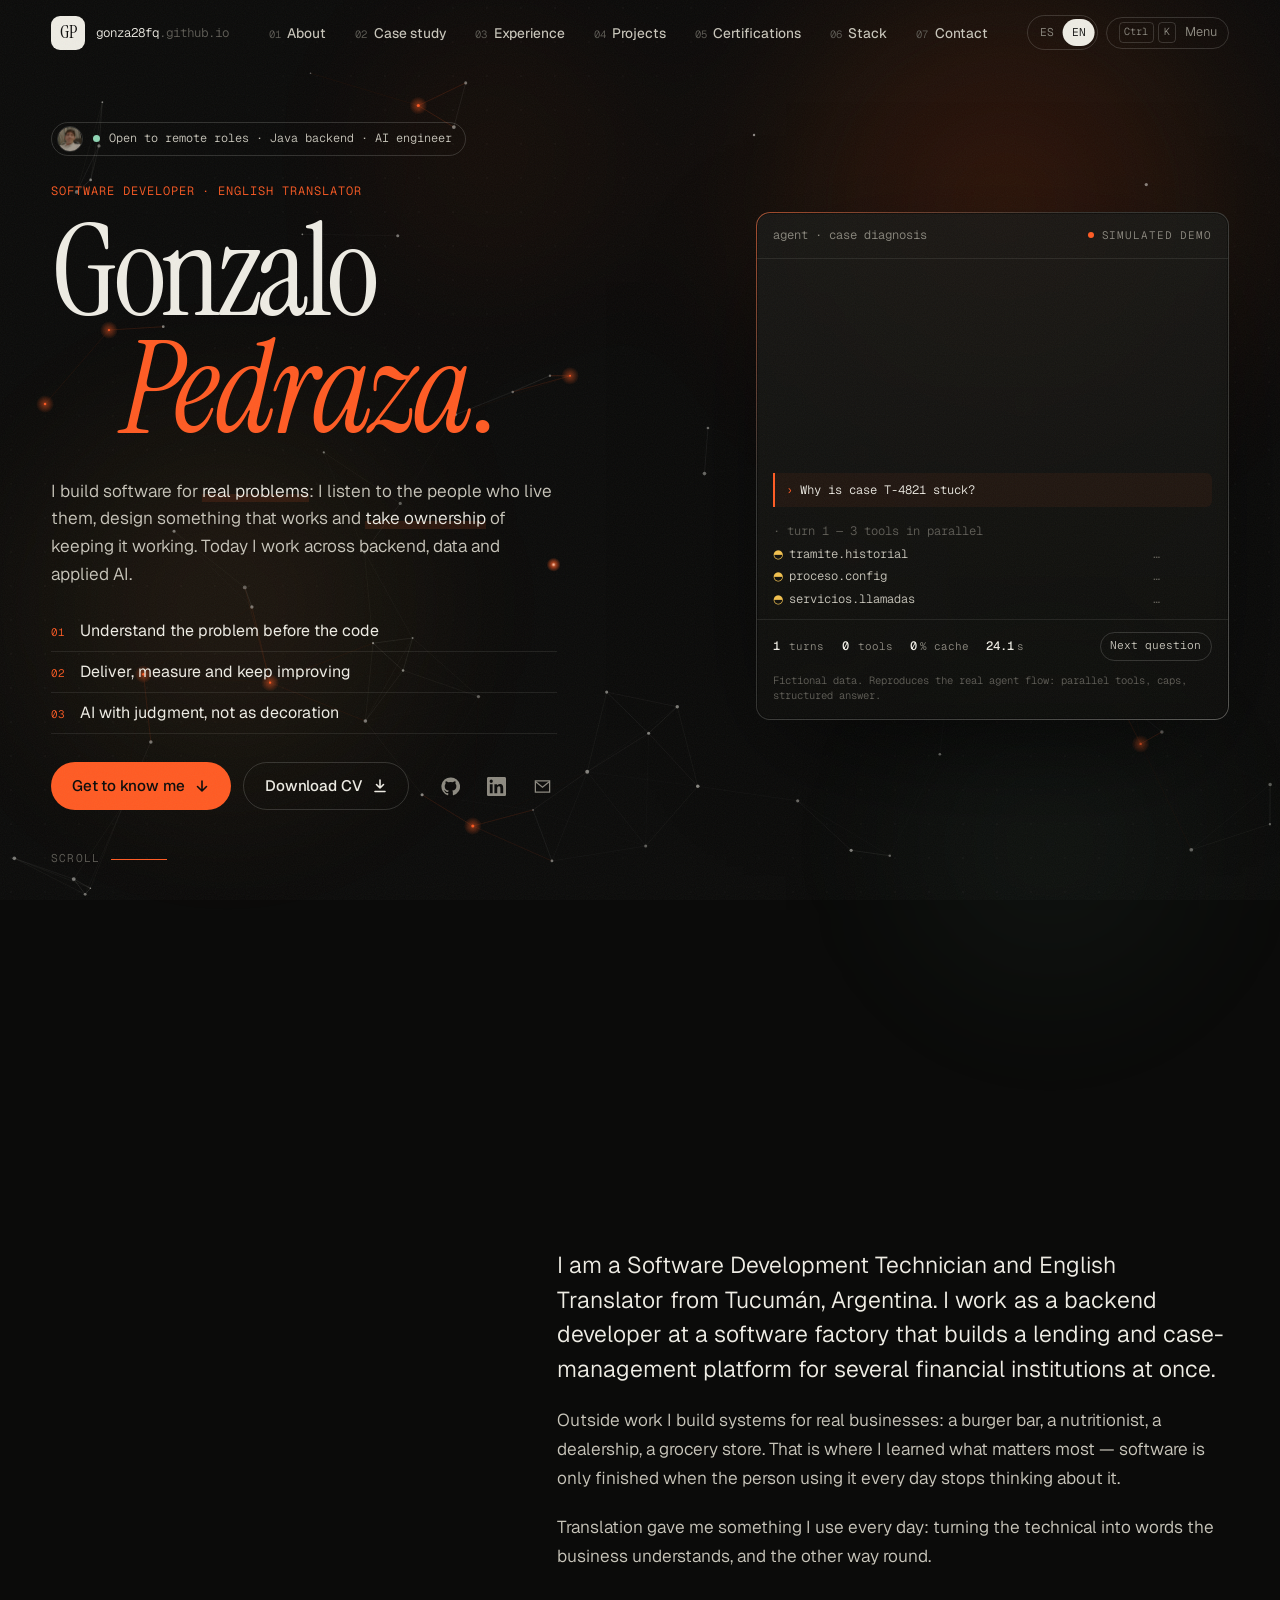
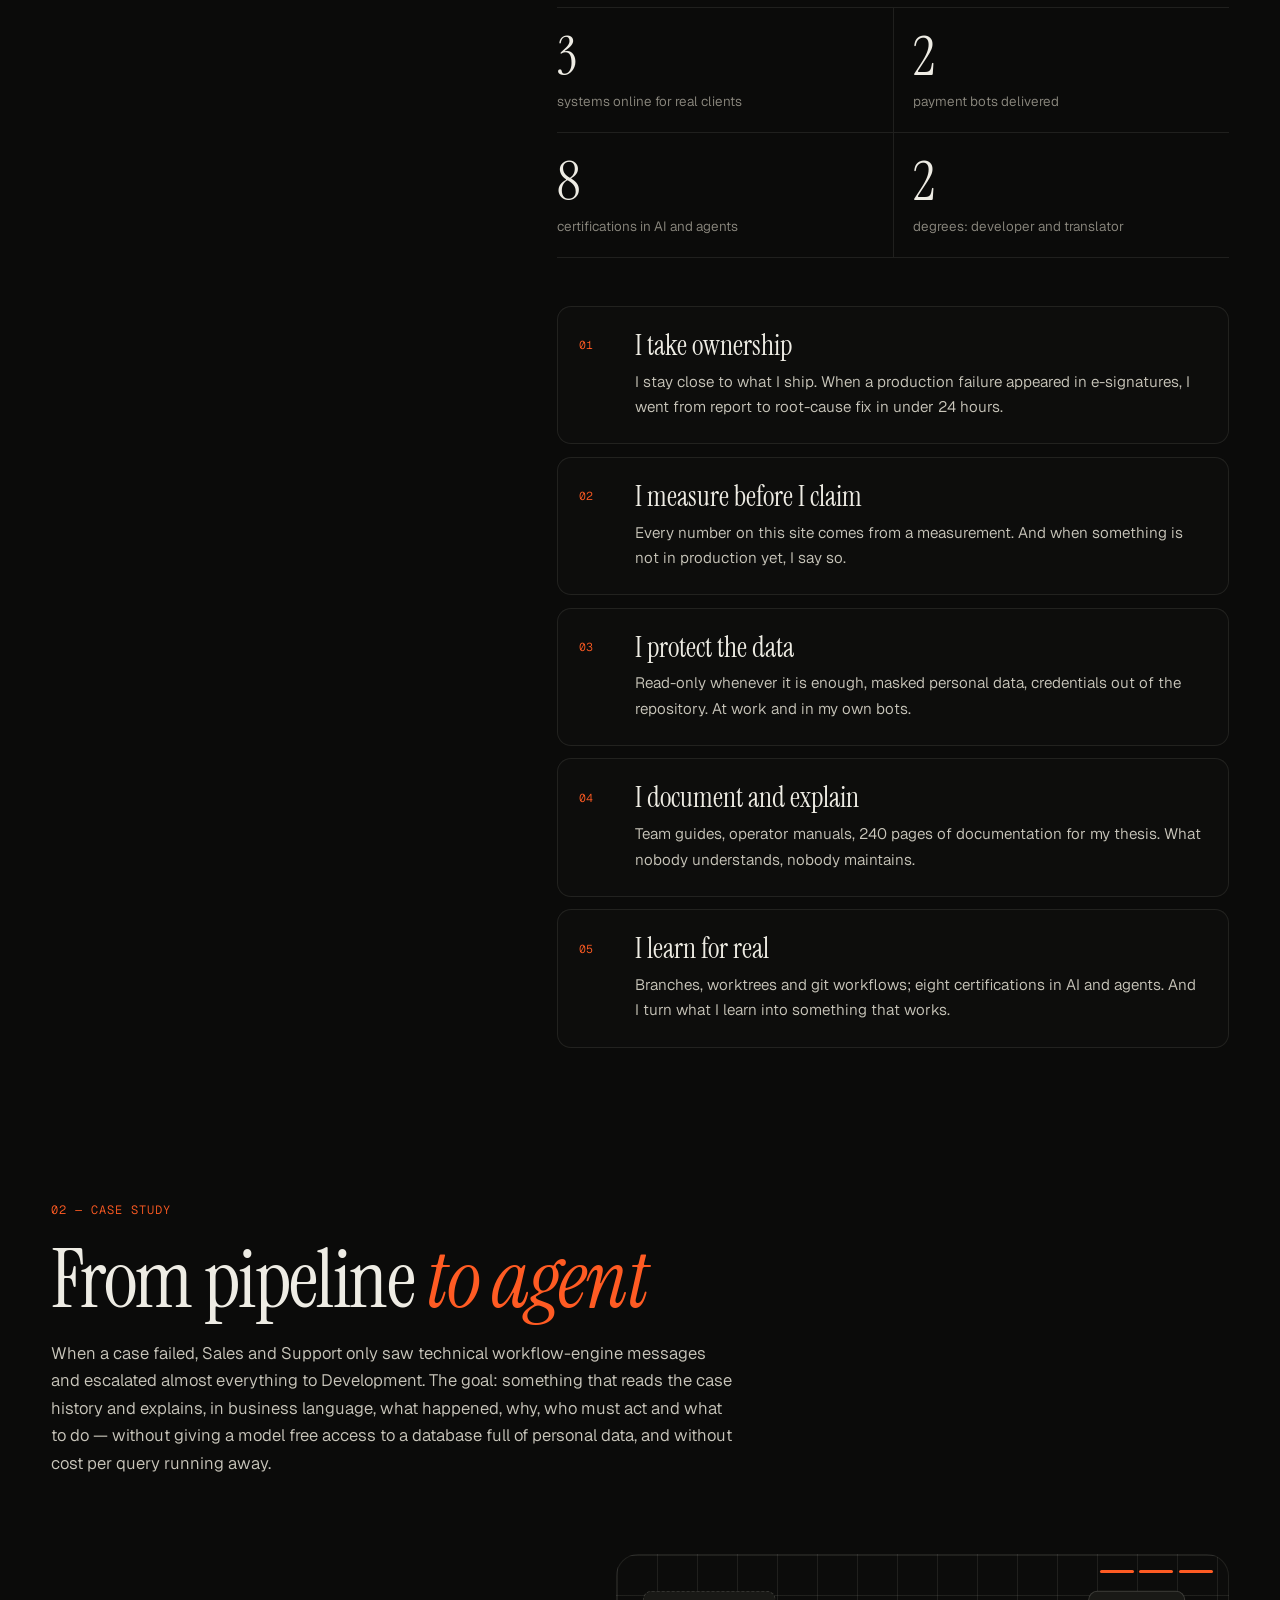
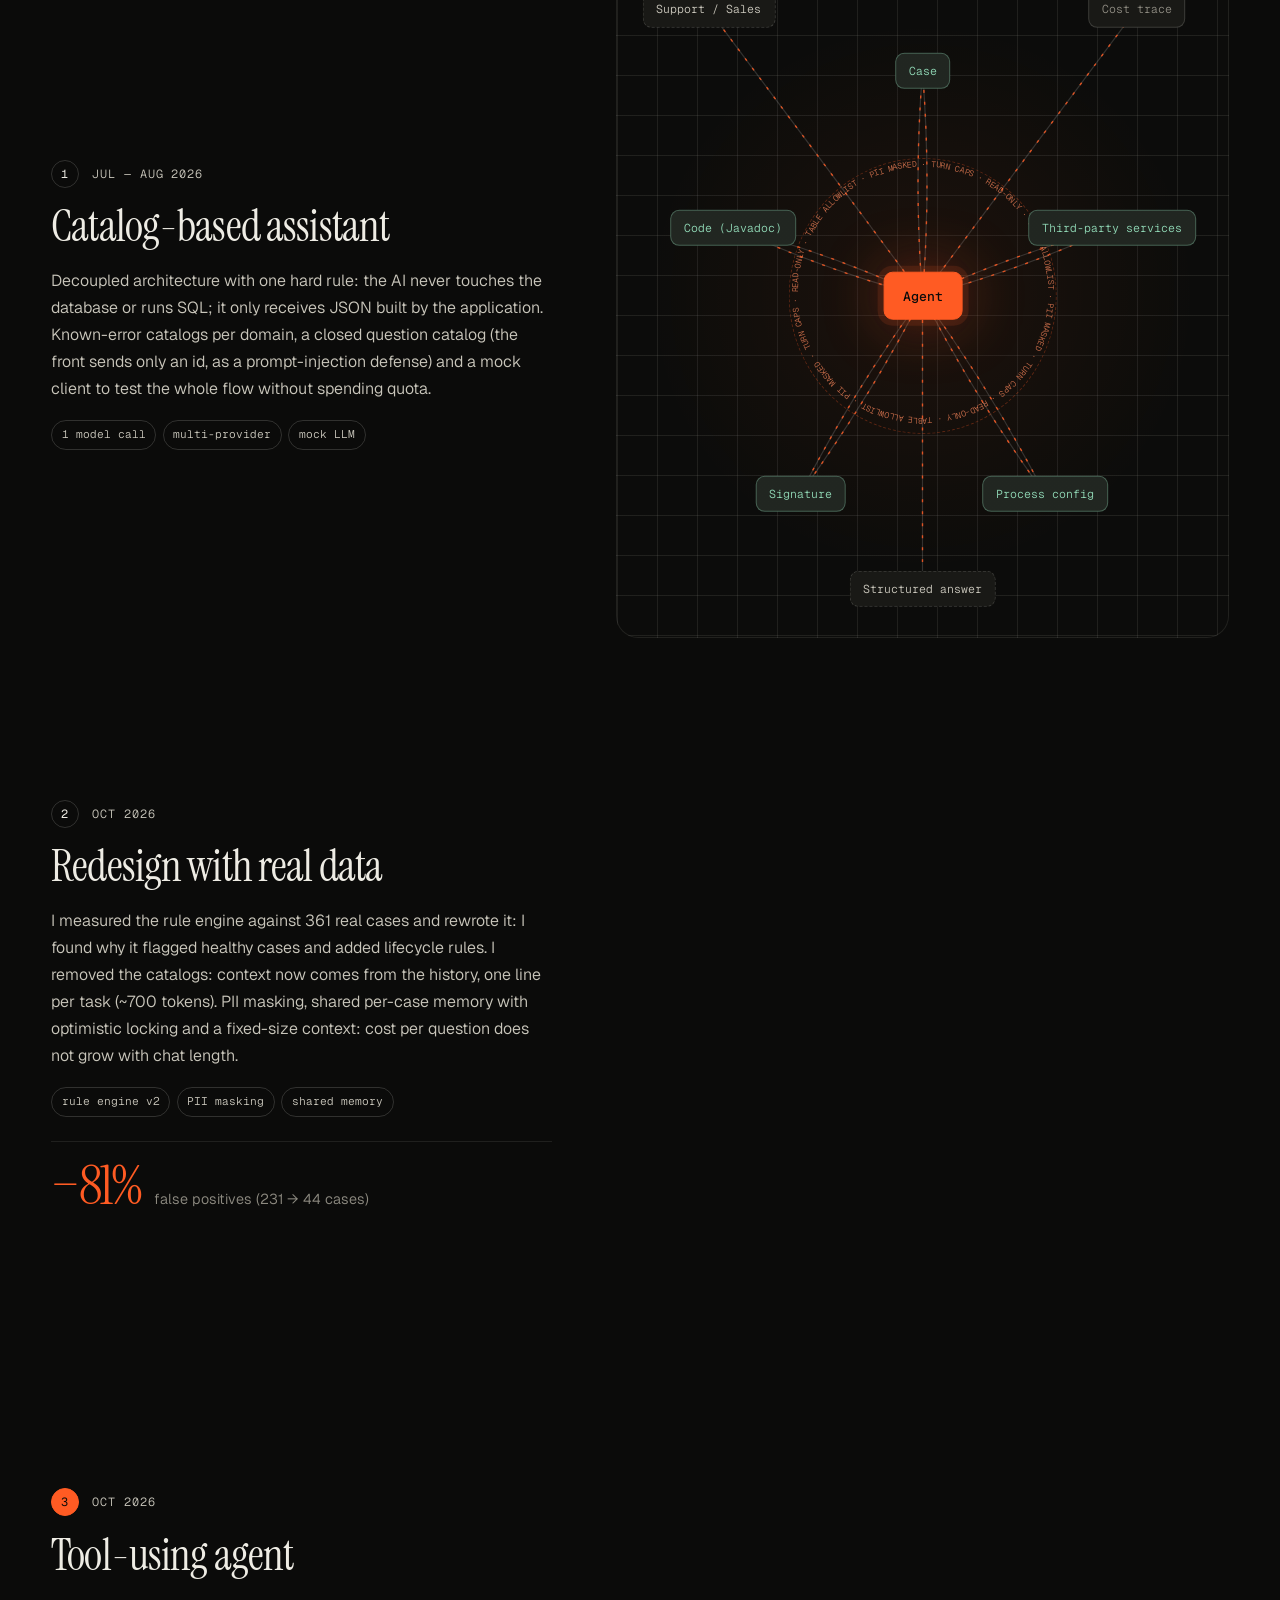
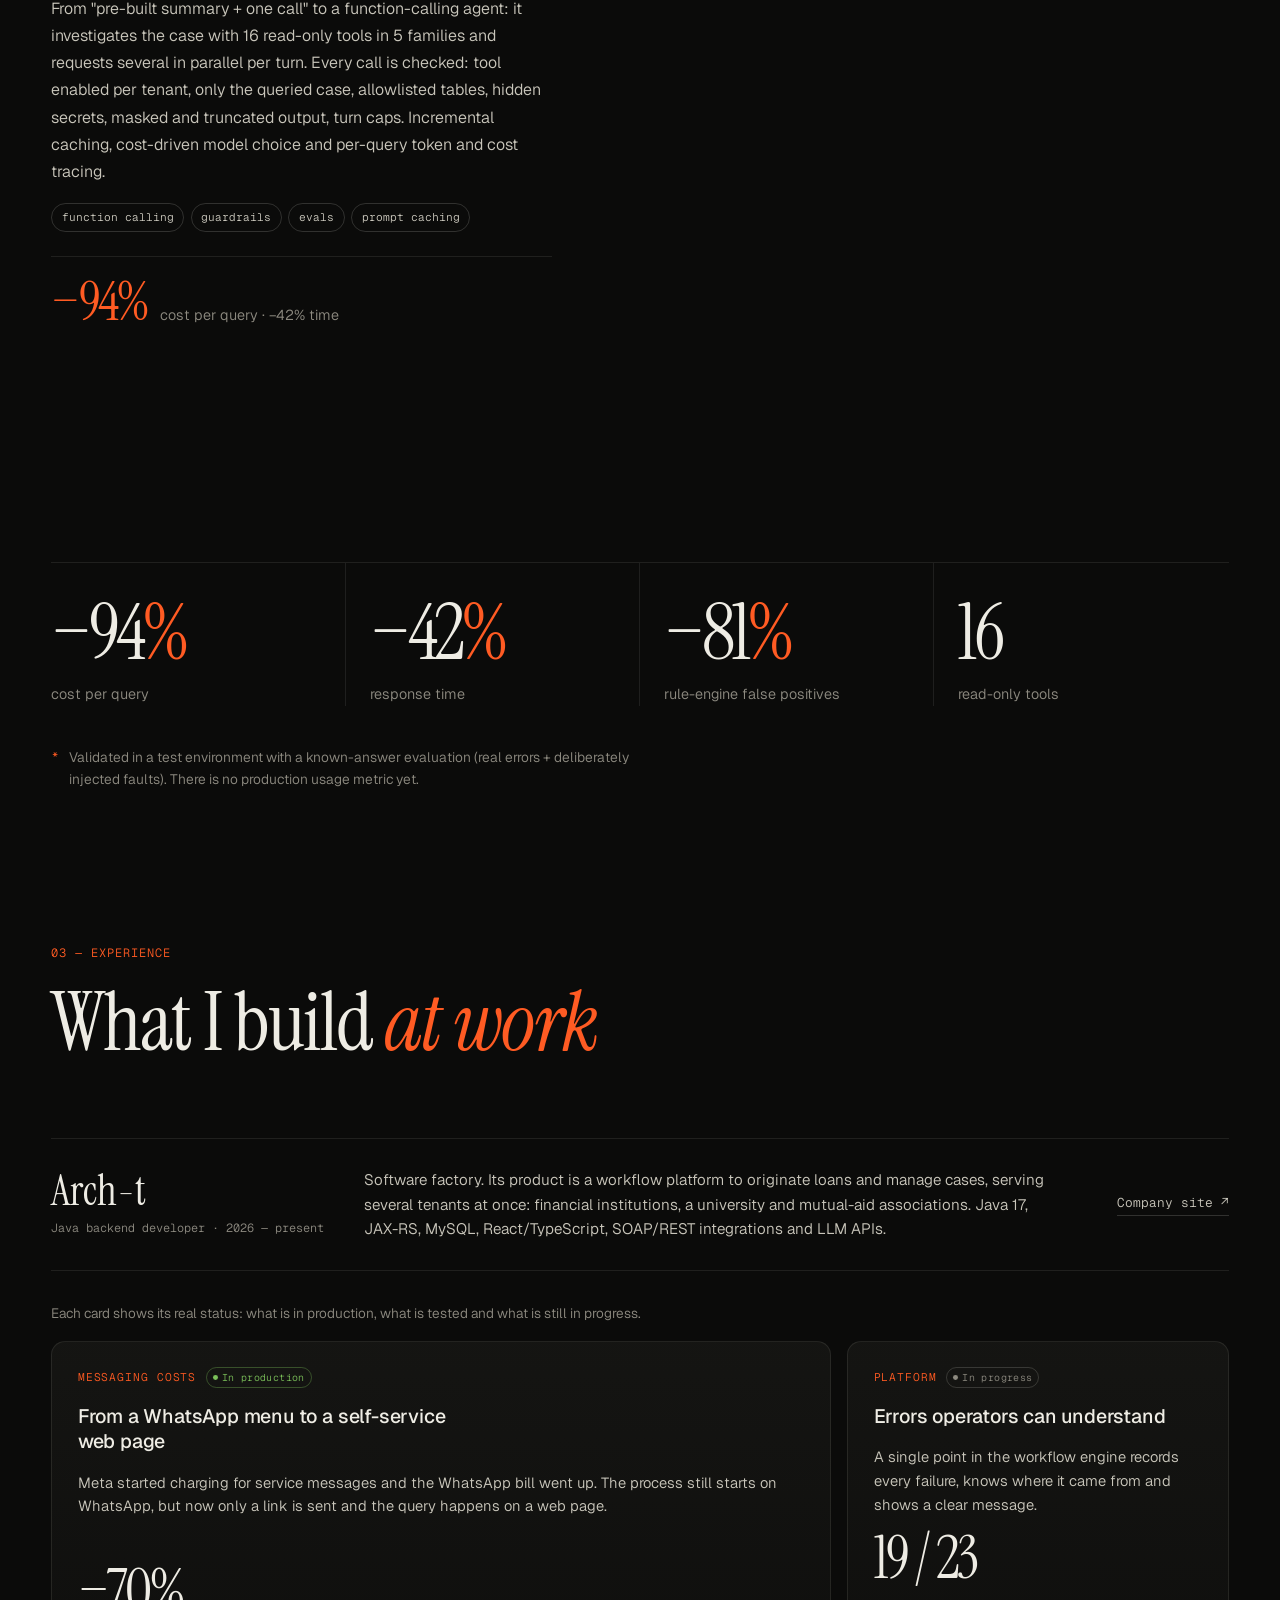
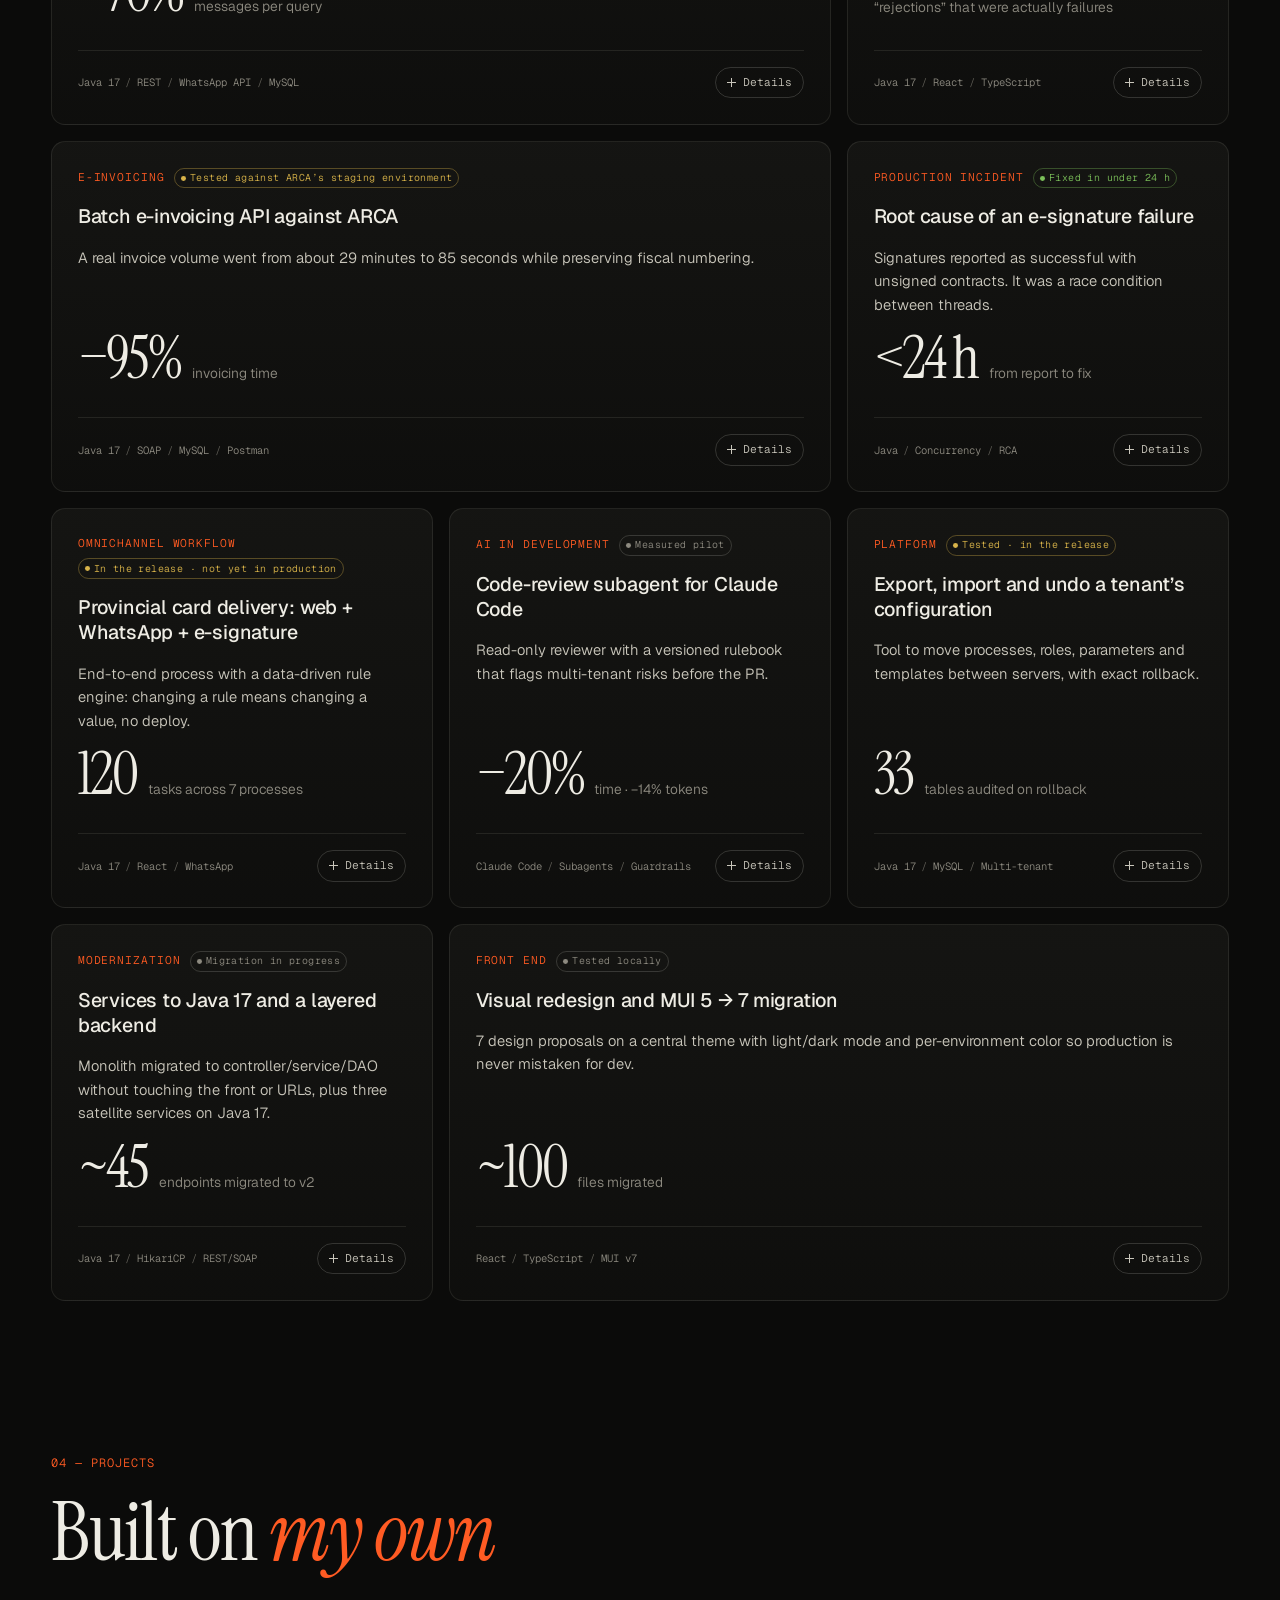
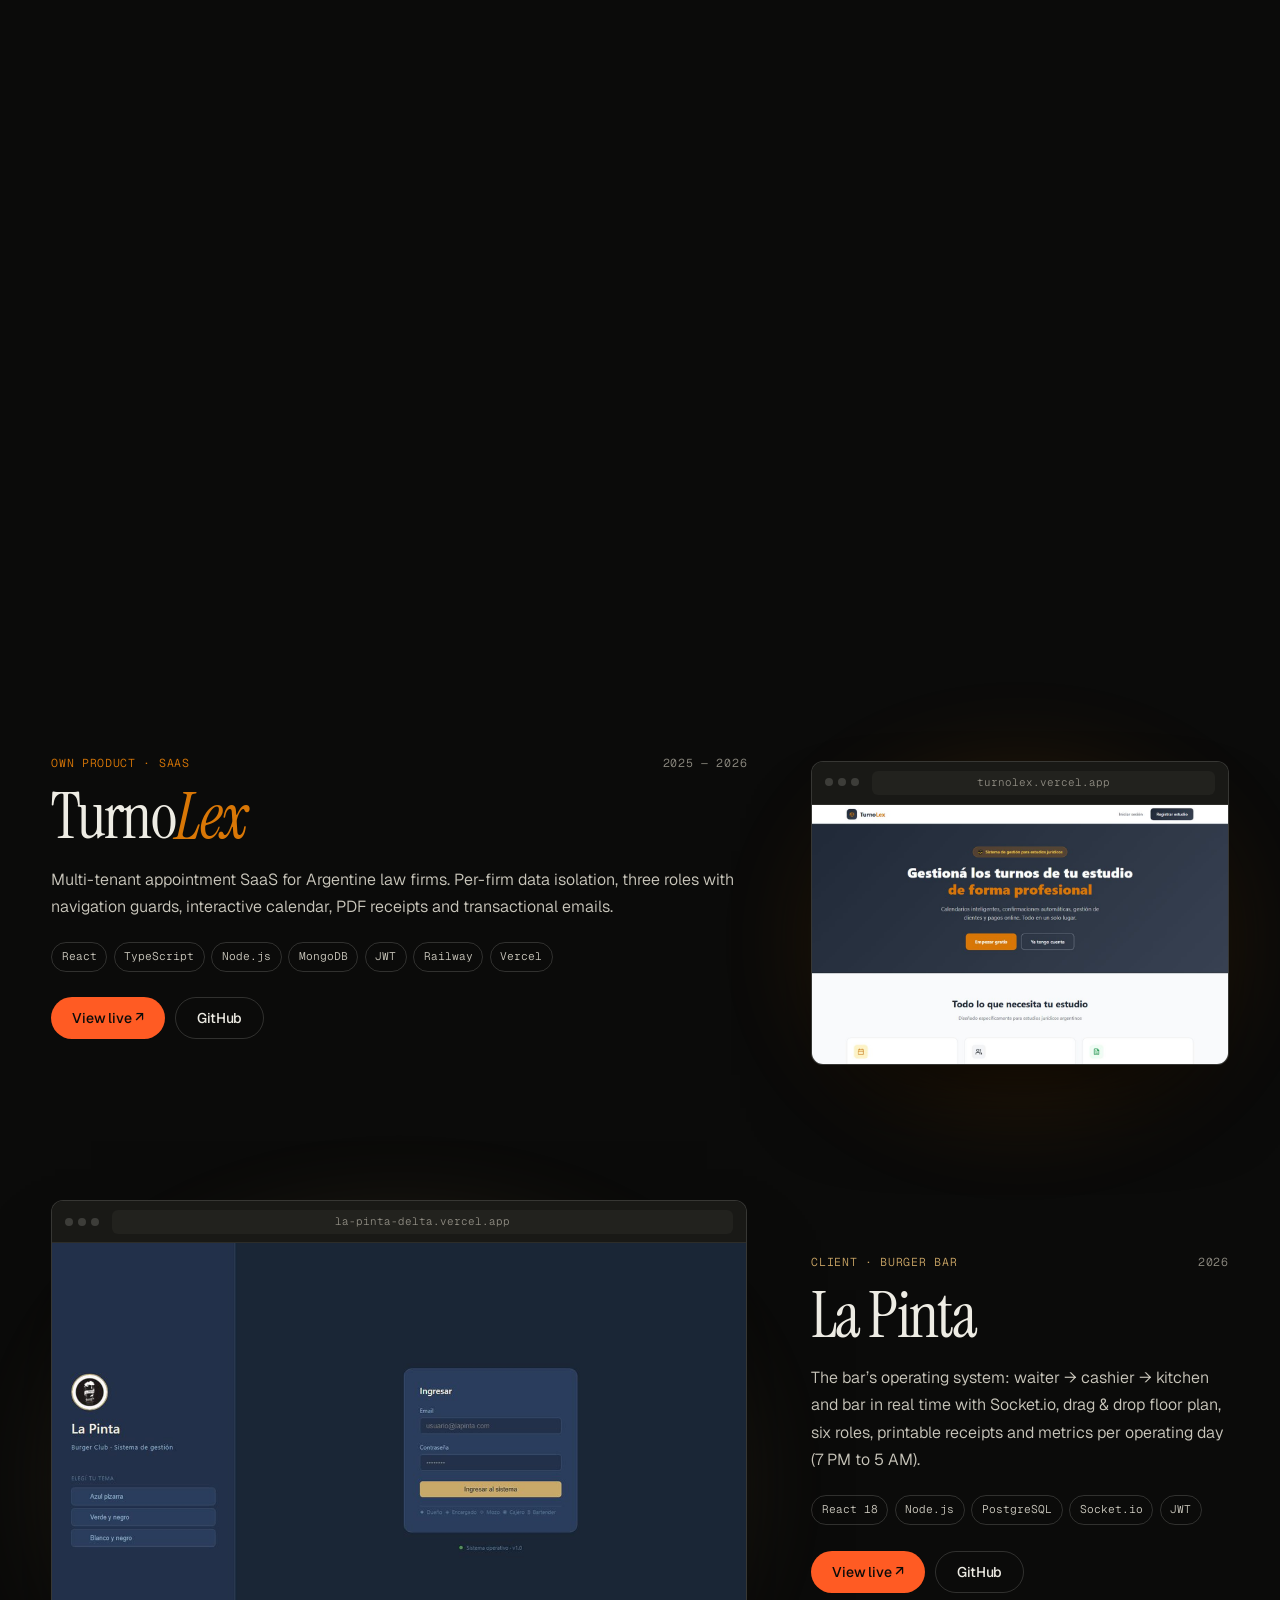
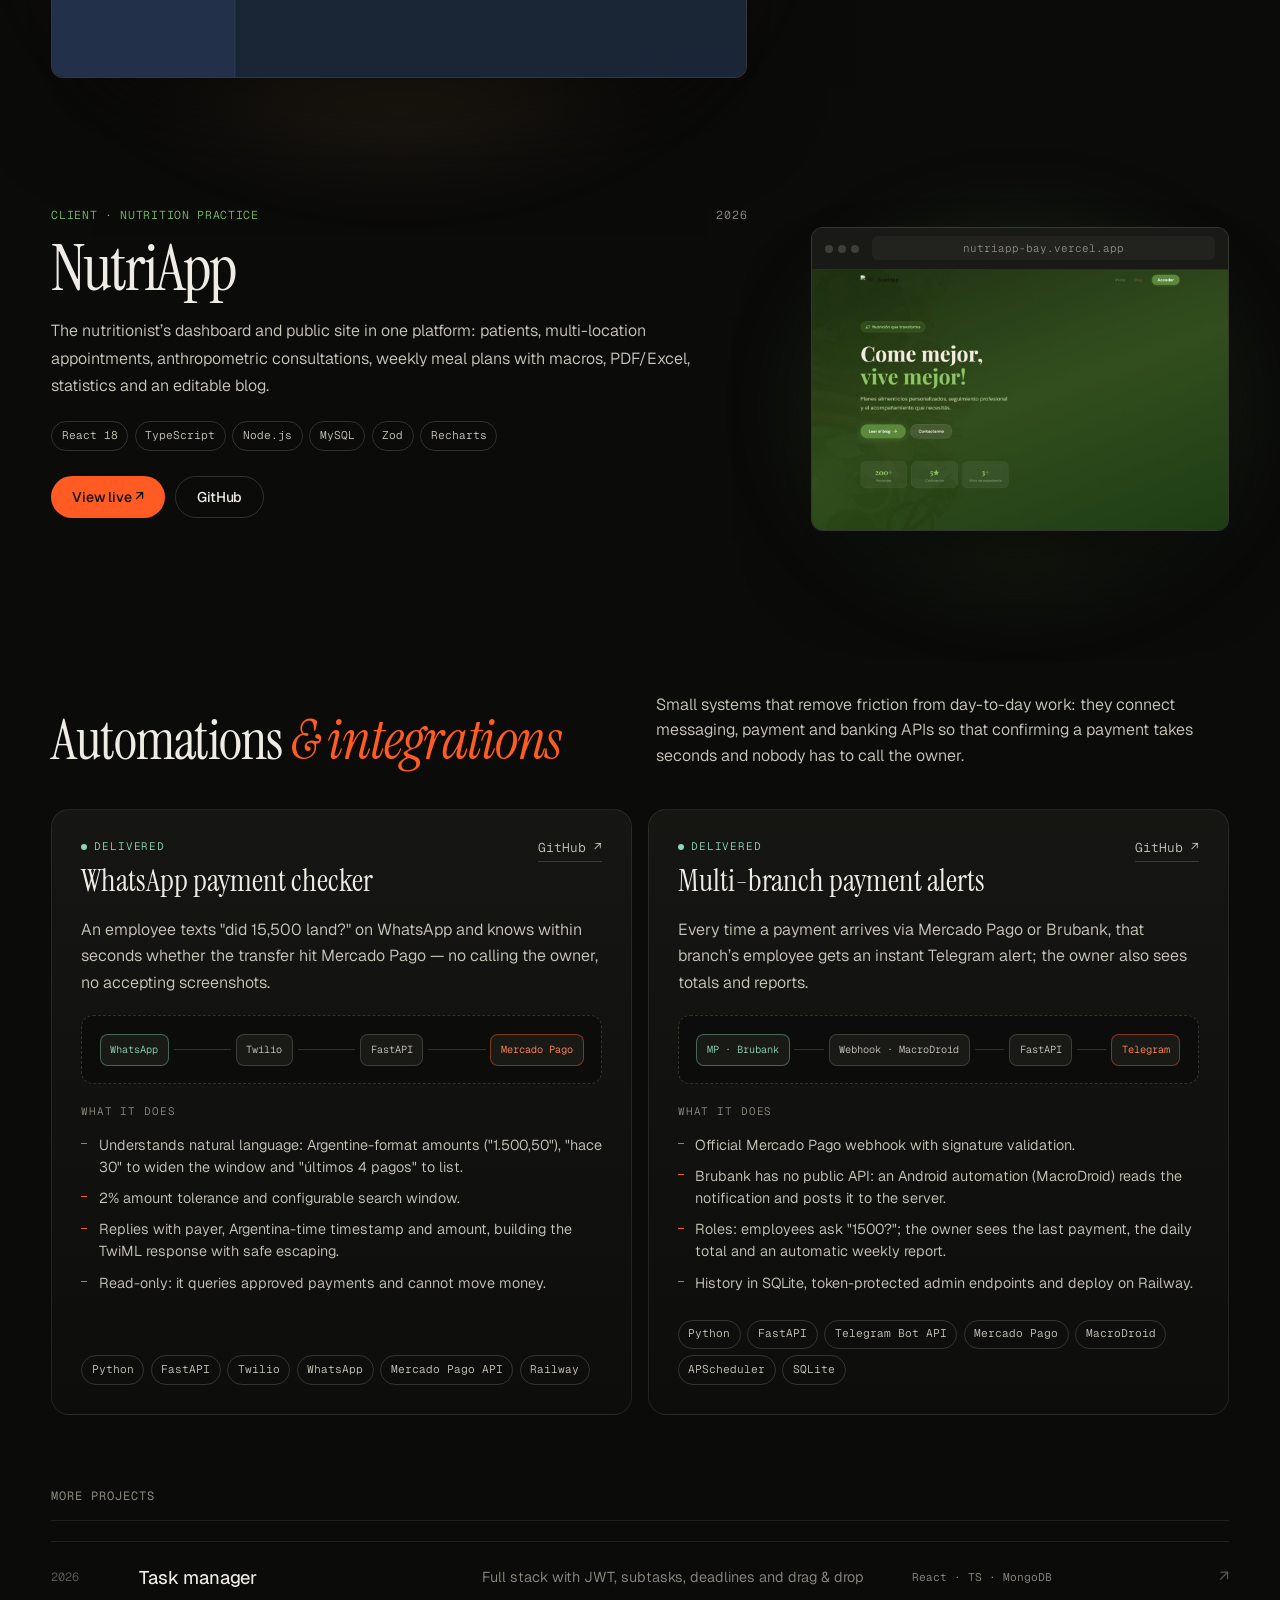
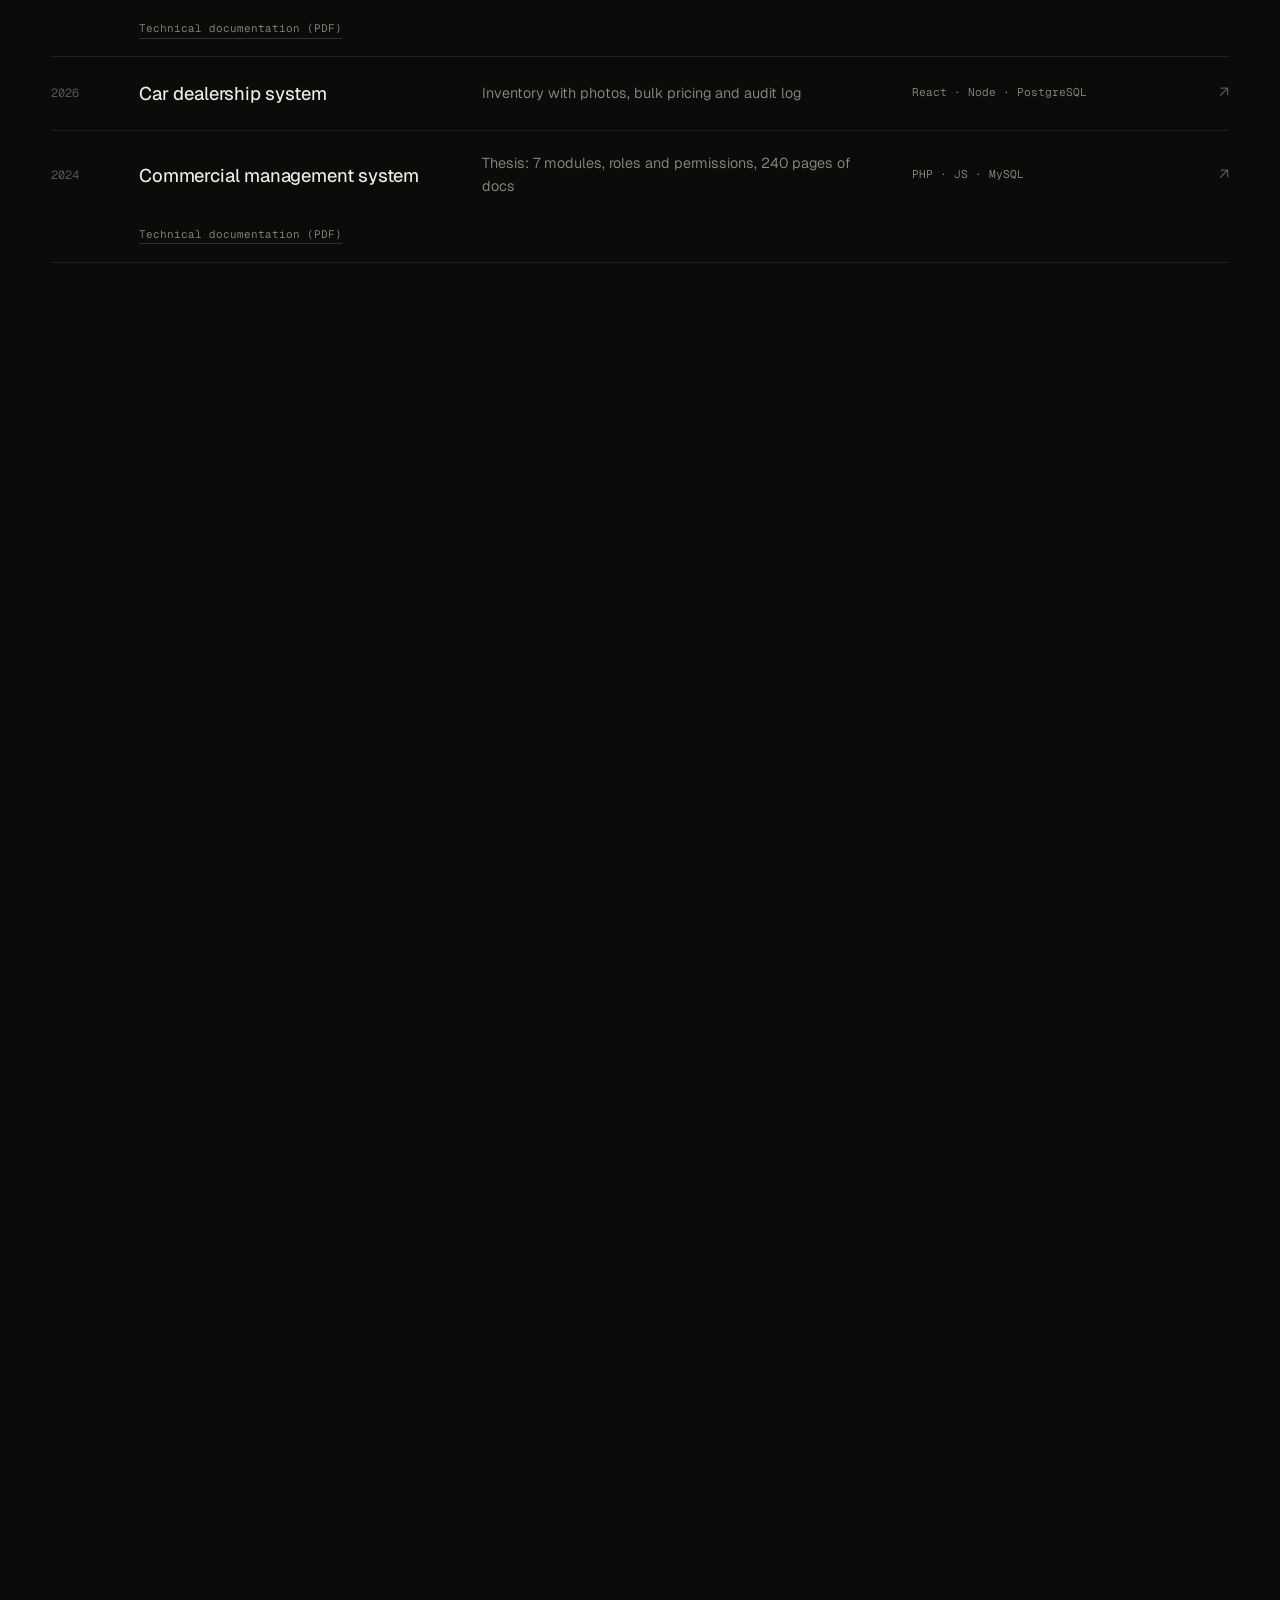
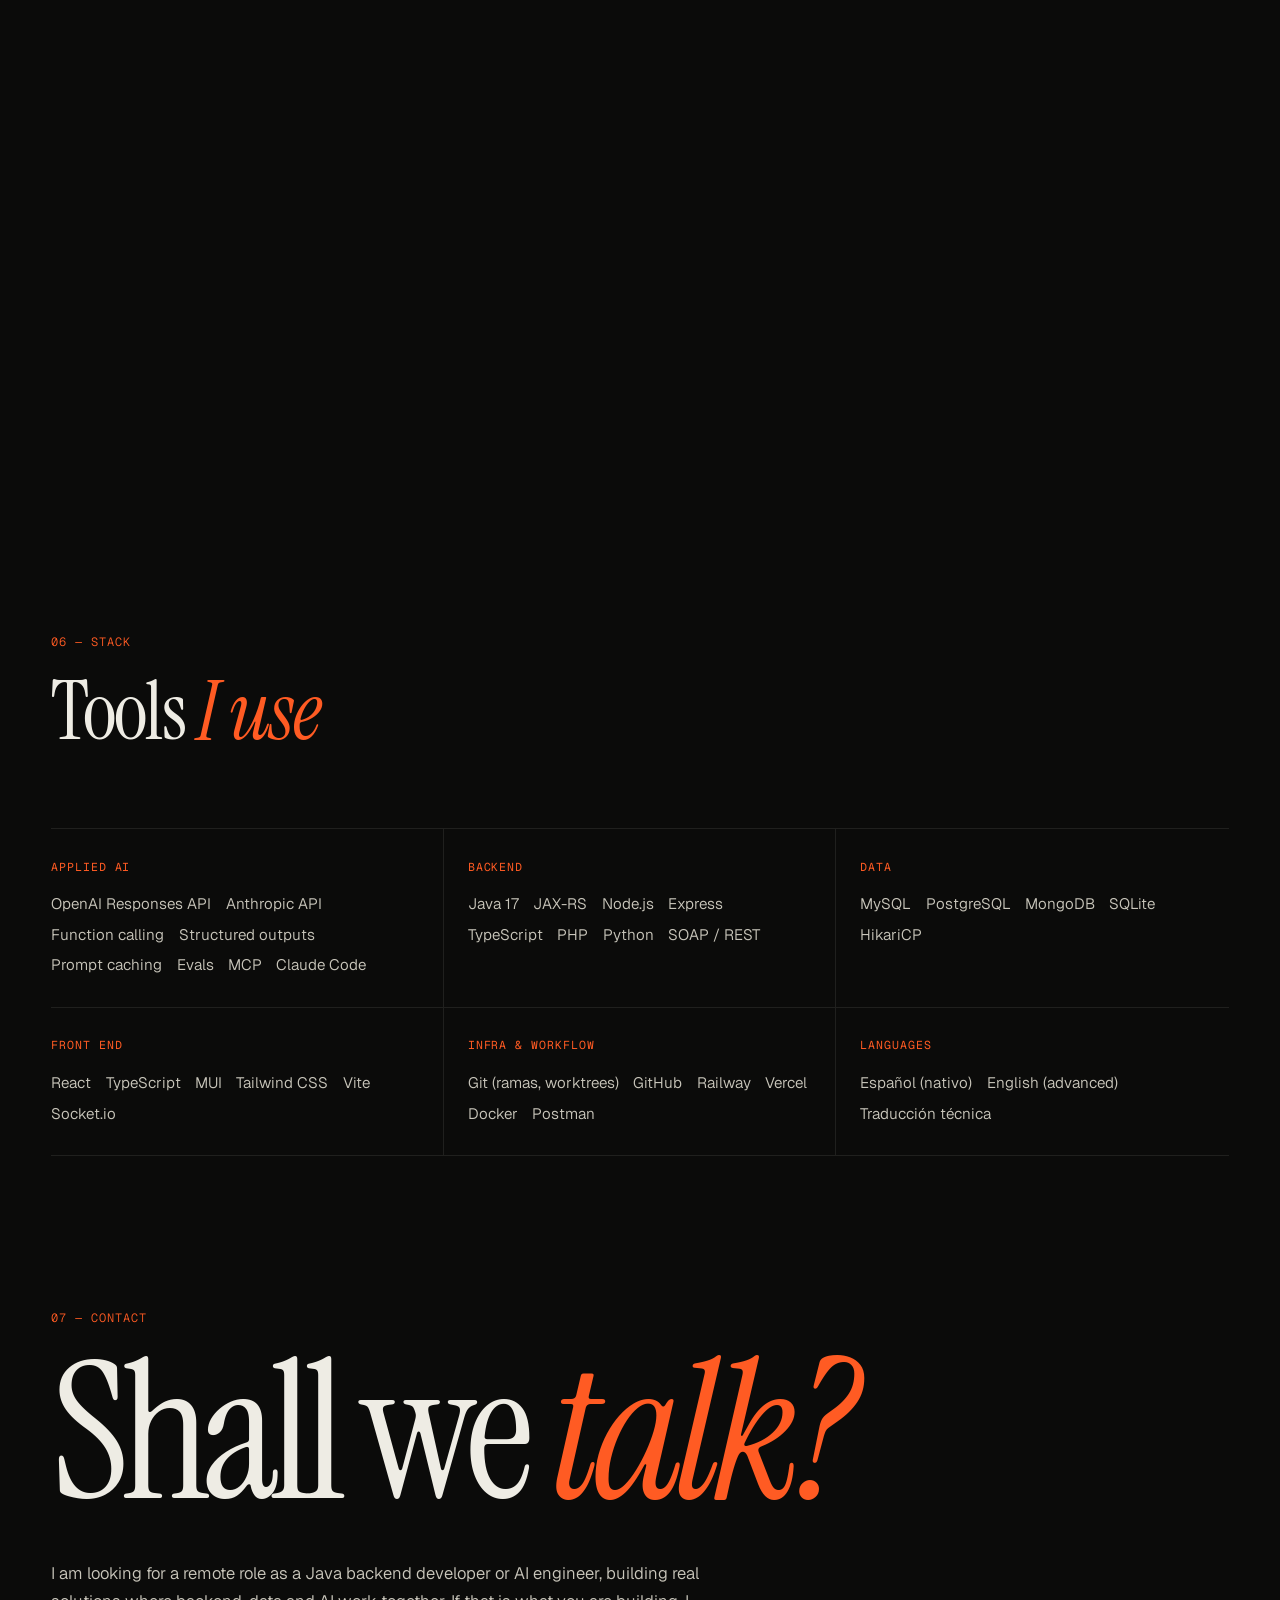
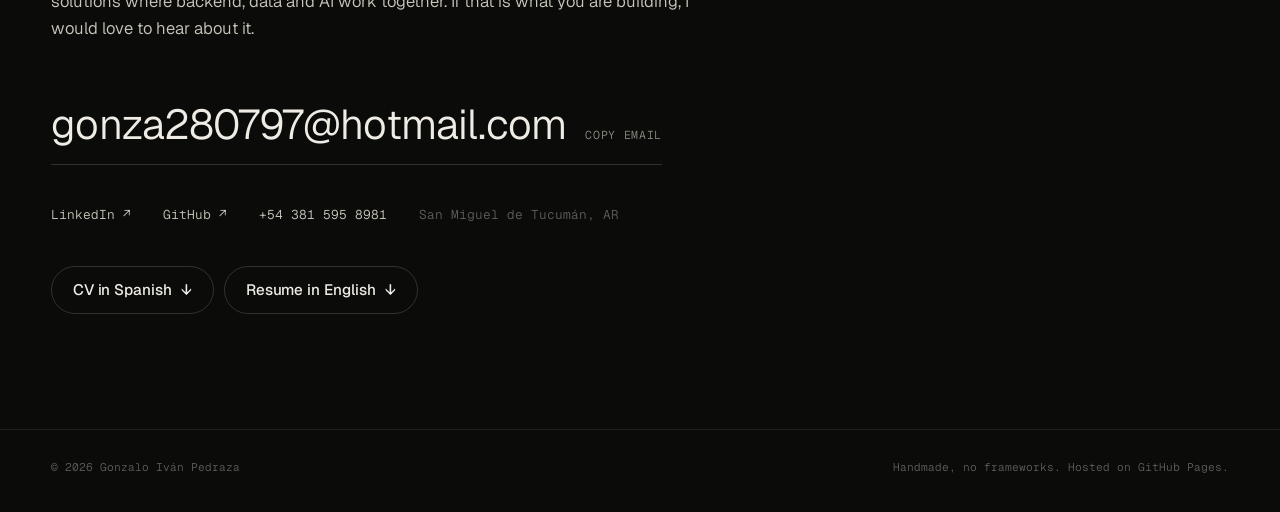
==== commit 97d47273: "Portfolio: MCP destacado, estados reales en Experiencia y búsqueda de rol - Números reales en el HTM" ====
--- a/index.html
+++ b/index.html
@@ -54,6 +54,7 @@
       <a href="#experiencia"><span>03</span><b data-i18n="nav.work">Experiencia</b></a>
       <a href="#proyectos"><span>04</span><b data-i18n="nav.projects">Proyectos</b></a>
       <a href="#certificaciones"><span>05</span><b data-i18n="nav.certs">Certificaciones</b></a>
+      <a href="#stack"><span>06</span><b data-i18n="nav.stack">Stack</b></a>
       <a href="#contacto"><span>07</span><b data-i18n="nav.contact">Contacto</b></a>
     </nav>
     <div class="nav__tools">
@@ -70,7 +71,7 @@
     <!-- ═══ HERO ═══ -->
     <section class="hero" id="top">
       <div class="hero__copy">
-        <p class="status"><img class="status__avatar" src="assets/img/perfil.jpg" alt="" width="26" height="26"><i></i><span data-i18n="hero.status">Trabajando en Arch-t · abierto a conversar</span></p>
+        <p class="status"><img class="status__avatar" src="assets/img/perfil.jpg" alt="" width="26" height="26"><i></i><span data-i18n="hero.status">Abierto a roles remotos · Backend Java · AI Engineer</span></p>
         <p class="eyebrow" data-i18n="hero.role">Desarrollador de software · Traductor de inglés</p>
         <h1 class="hero__name" aria-label="Gonzalo Pedraza">
           <span class="line"><span>Gonzalo</span></span>
@@ -132,10 +133,10 @@
           <p data-i18n="about.p2">Fuera del trabajo construyo sistemas para negocios reales: una hamburguesería, una nutricionista, una concesionaria, una verdulería. Ahí aprendí lo más importante: el software termina recién cuando la persona que lo usa todos los días deja de pensar en él.</p>
           <p data-i18n="about.p3">La traducción me dejó algo que uso a diario: convertir lo técnico en palabras que el negocio entiende, y al revés.</p>
           <div class="about__stats">
-            <div><b data-count="3">0</b><span data-i18n="about.s1">sistemas en línea para clientes reales</span></div>
-            <div><b data-count="2">0</b><span data-i18n="about.s2">bots de cobros entregados</span></div>
-            <div><b data-count="8">0</b><span data-i18n="about.s3">certificaciones en IA y agentes</span></div>
-            <div><b data-count="2">0</b><span data-i18n="about.s4">títulos: desarrollador y traductor</span></div>
+            <div><b data-count="3">3</b><span data-i18n="about.s1">sistemas en línea para clientes reales</span></div>
+            <div><b data-count="2">2</b><span data-i18n="about.s2">bots de cobros entregados</span></div>
+            <div><b data-count="8">8</b><span data-i18n="about.s3">certificaciones en IA y agentes</span></div>
+            <div><b data-count="2">2</b><span data-i18n="about.s4">títulos: desarrollador y traductor</span></div>
           </div>
         </div>
         <ol class="principles"></ol>
@@ -164,15 +165,15 @@
       </div>
 
       <div class="metrics reveal">
-        <div class="metric"><b data-count="-94">0</b><span>%</span><p data-i18n="case.m1">costo por consulta</p></div>
-        <div class="metric"><b data-count="-42">0</b><span>%</span><p data-i18n="case.m2">tiempo de respuesta</p></div>
-        <div class="metric"><b data-count="-81">0</b><span>%</span><p data-i18n="case.m3">falsos positivos del motor de reglas</p></div>
-        <div class="metric"><b data-count="16">0</b><span></span><p data-i18n="case.m4">herramientas de solo lectura</p></div>
+        <div class="metric"><b data-count="-94">−94</b><span>%</span><p data-i18n="case.m1">costo por consulta</p></div>
+        <div class="metric"><b data-count="-42">−42</b><span>%</span><p data-i18n="case.m2">tiempo de respuesta</p></div>
+        <div class="metric"><b data-count="-81">−81</b><span>%</span><p data-i18n="case.m3">falsos positivos del motor de reglas</p></div>
+        <div class="metric"><b data-count="16">16</b><span></span><p data-i18n="case.m4">herramientas de solo lectura</p></div>
       </div>
       <p class="honest reveal"><span>*</span><span data-i18n="case.honest">Validado en un ambiente de test con una evaluación de respuesta conocida (errores reales y fallas inyectadas a propósito). Todavía no hay métricas de uso en producción.</span></p>
     </section>
 
-    <!-- ═══ 02 EXPERIENCIA ═══ -->
+    <!-- ═══ 03 EXPERIENCIA ═══ -->
     <section class="section work" id="experiencia">
       <header class="section__head reveal">
         <p class="index" data-i18n="work.index">03 — Experiencia</p>
@@ -186,10 +187,11 @@
         <p class="company__ctx" data-i18n="work.context">Software factory. Su producto es una plataforma de workflow para originar créditos y gestionar trámites, que atiende a varias empresas a la vez: entidades financieras, una universidad y mutuales. Java 17, JAX-RS, MySQL, React/TypeScript, integraciones SOAP/REST y APIs de LLM.</p>
         <a class="link-arrow" href="https://www.archt.com.ar/" target="_blank" rel="noopener"><span data-i18n="work.site">Sitio de la empresa</span> ↗</a>
       </div>
+      <p class="work__note reveal" data-i18n="work.statusNote">Cada tarjeta indica su estado real: qué está en producción, qué está probado y qué sigue en curso.</p>
       <div class="work__grid"></div>
     </section>
 
-    <!-- ═══ 03 PROYECTOS ═══ -->
+    <!-- ═══ 04 PROYECTOS ═══ -->
     <section class="section projects" id="proyectos">
       <header class="section__head reveal">
         <p class="index" data-i18n="projects.index">04 — Proyectos</p>
@@ -209,7 +211,7 @@
       <ul class="others"></ul>
     </section>
 
-    <!-- ═══ 04 CERTIFICACIONES ═══ -->
+    <!-- ═══ 05 CERTIFICACIONES ═══ -->
     <section class="section certs" id="certificaciones">
       <header class="section__head reveal">
         <p class="index" data-i18n="certs.index">05 — Certificaciones</p>
@@ -228,7 +230,7 @@
       </div>
     </section>
 
-    <!-- ═══ 05 STACK ═══ -->
+    <!-- ═══ 06 STACK ═══ -->
     <section class="section stack" id="stack">
       <header class="section__head reveal">
         <p class="index" data-i18n="stack.index">06 — Stack</p>
@@ -237,11 +239,11 @@
       <div class="stack__grid"></div>
     </section>
 
-    <!-- ═══ 06 CONTACTO ═══ -->
+    <!-- ═══ 07 CONTACTO ═══ -->
     <section class="section contact" id="contacto">
       <p class="index reveal" data-i18n="contact.index">07 — Contacto</p>
       <h2 class="contact__title reveal" data-i18n-html="contact.title">¿Habla<em>mos?</em></h2>
-      <p class="lead reveal" data-i18n="contact.text">Si estás construyendo algo donde backend, datos e IA tienen que trabajar juntos sin improvisar, me encantaría escucharlo.</p>
+      <p class="lead reveal" data-i18n="contact.text">Busco un rol remoto como desarrollador backend Java o AI engineer, construyendo soluciones reales donde backend, datos e IA trabajen juntos. Si eso es lo que estás armando, me encantaría escucharlo.</p>
       <div class="contact__row reveal">
         <button class="mail" type="button" data-copy="gonza280797@hotmail.com">
           <span class="mail__addr">gonza280797@hotmail.com</span>
--- a/assets/css/main.css
+++ b/assets/css/main.css
@@ -332,6 +332,13 @@
 .card--wide { grid-column: span 2; }
 .card--tall { grid-row: span 2; }
 .card__area { font-family: var(--mono); font-size: .7rem; letter-spacing: .08em; text-transform: uppercase; color: var(--signal); }
+.card__area { display: flex; flex-wrap: wrap; align-items: center; gap: .35rem .6rem; }
+.card__status { display: inline-flex; align-items: center; gap: .4em; padding: .15em .6em; border: 1px solid var(--line-2); border-radius: 999px; font-size: .62rem; letter-spacing: .04em; text-transform: none; color: var(--mute); }
+.card__status::before { content: ""; width: .5em; height: .5em; border-radius: 50%; background: currentColor; }
+.card__status--prod { color: #7bbf5a; border-color: rgba(123, 191, 90, .35); }
+.card__status--test { color: #d9b44a; border-color: rgba(217, 180, 74, .35); }
+.card__status--wip, .card__status--pilot { color: var(--mute); }
+.work__note { margin: 0 0 1rem; font-size: .85rem; color: var(--mute); }
 .card h4 { font-size: 1.22rem; font-weight: 500; line-height: 1.3; letter-spacing: -0.01em; max-width: 30ch; }
 .card__metric { margin-top: auto; display: flex; align-items: baseline; gap: .7rem; flex-wrap: wrap; }
 .card__metric b { font-family: var(--serif); font-weight: 400; font-size: clamp(3rem, 4.6vw, 4.2rem); line-height: .9; letter-spacing: -0.04em; }
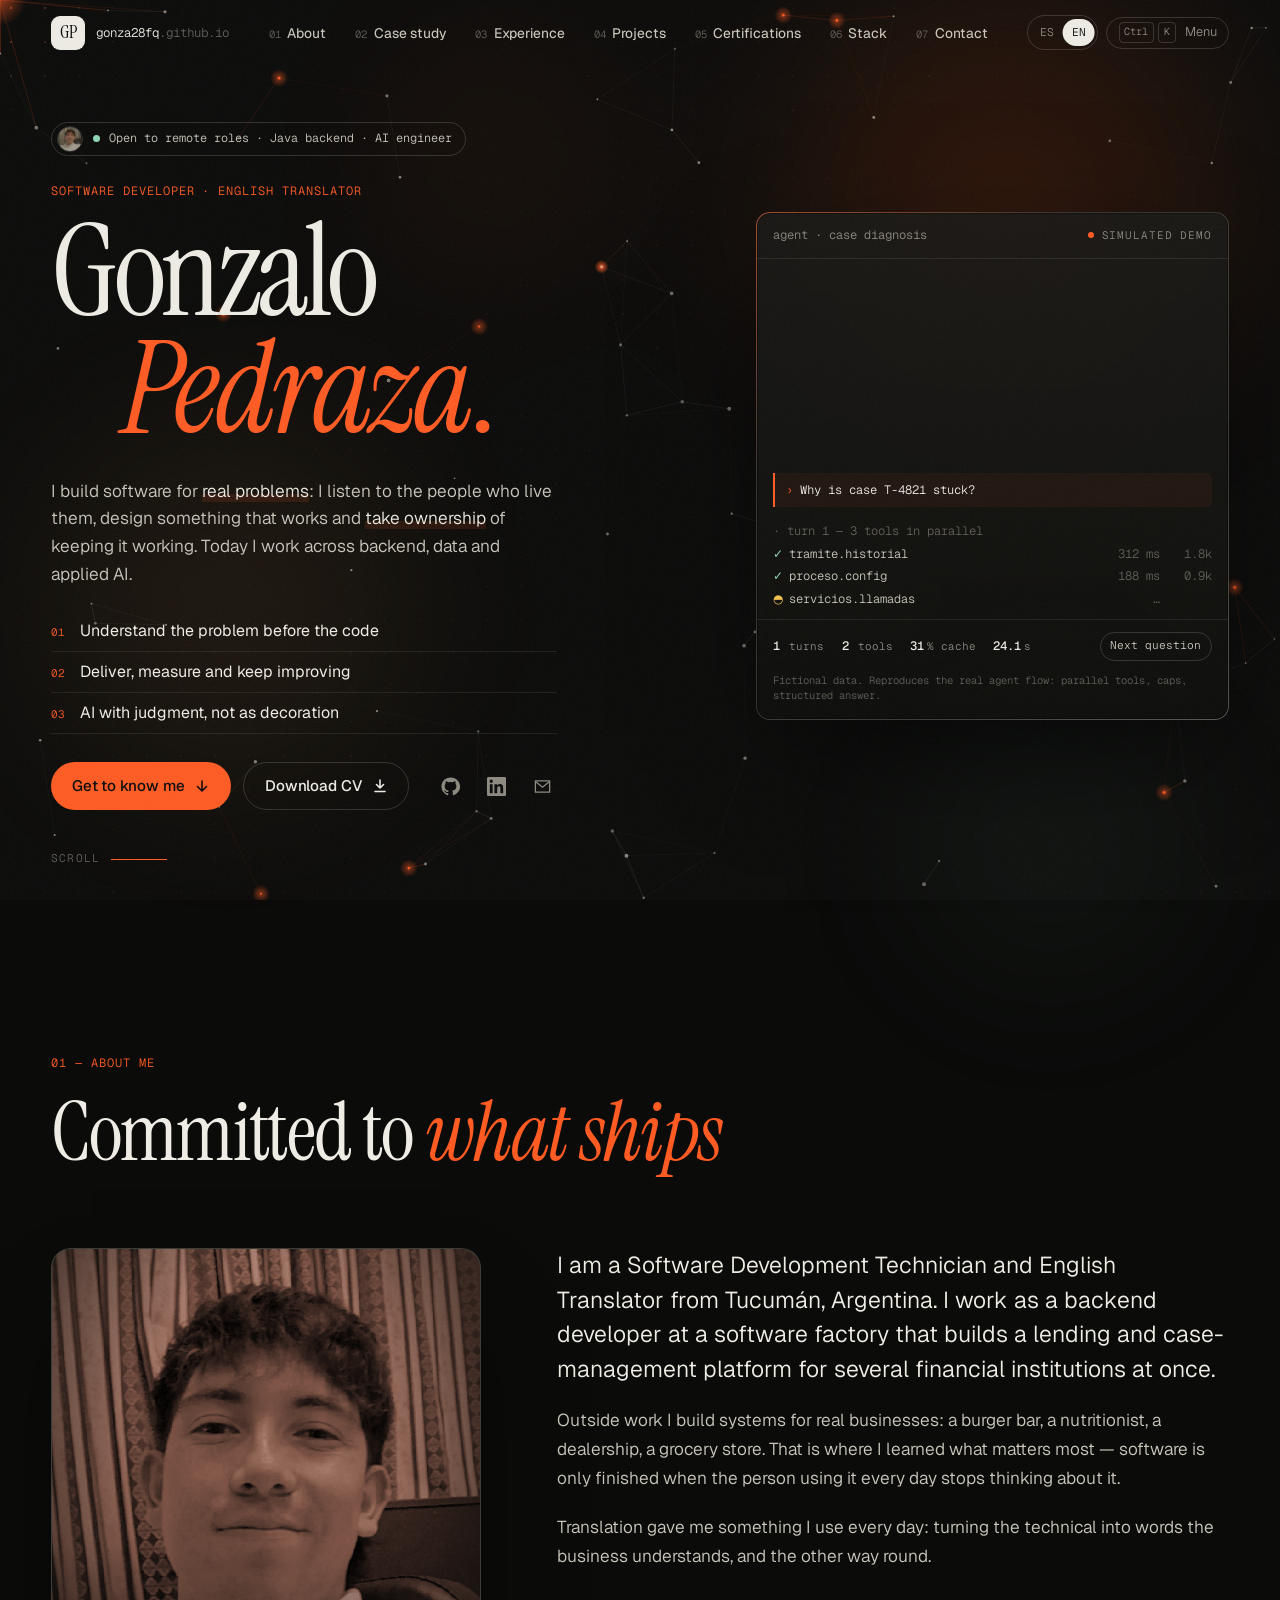
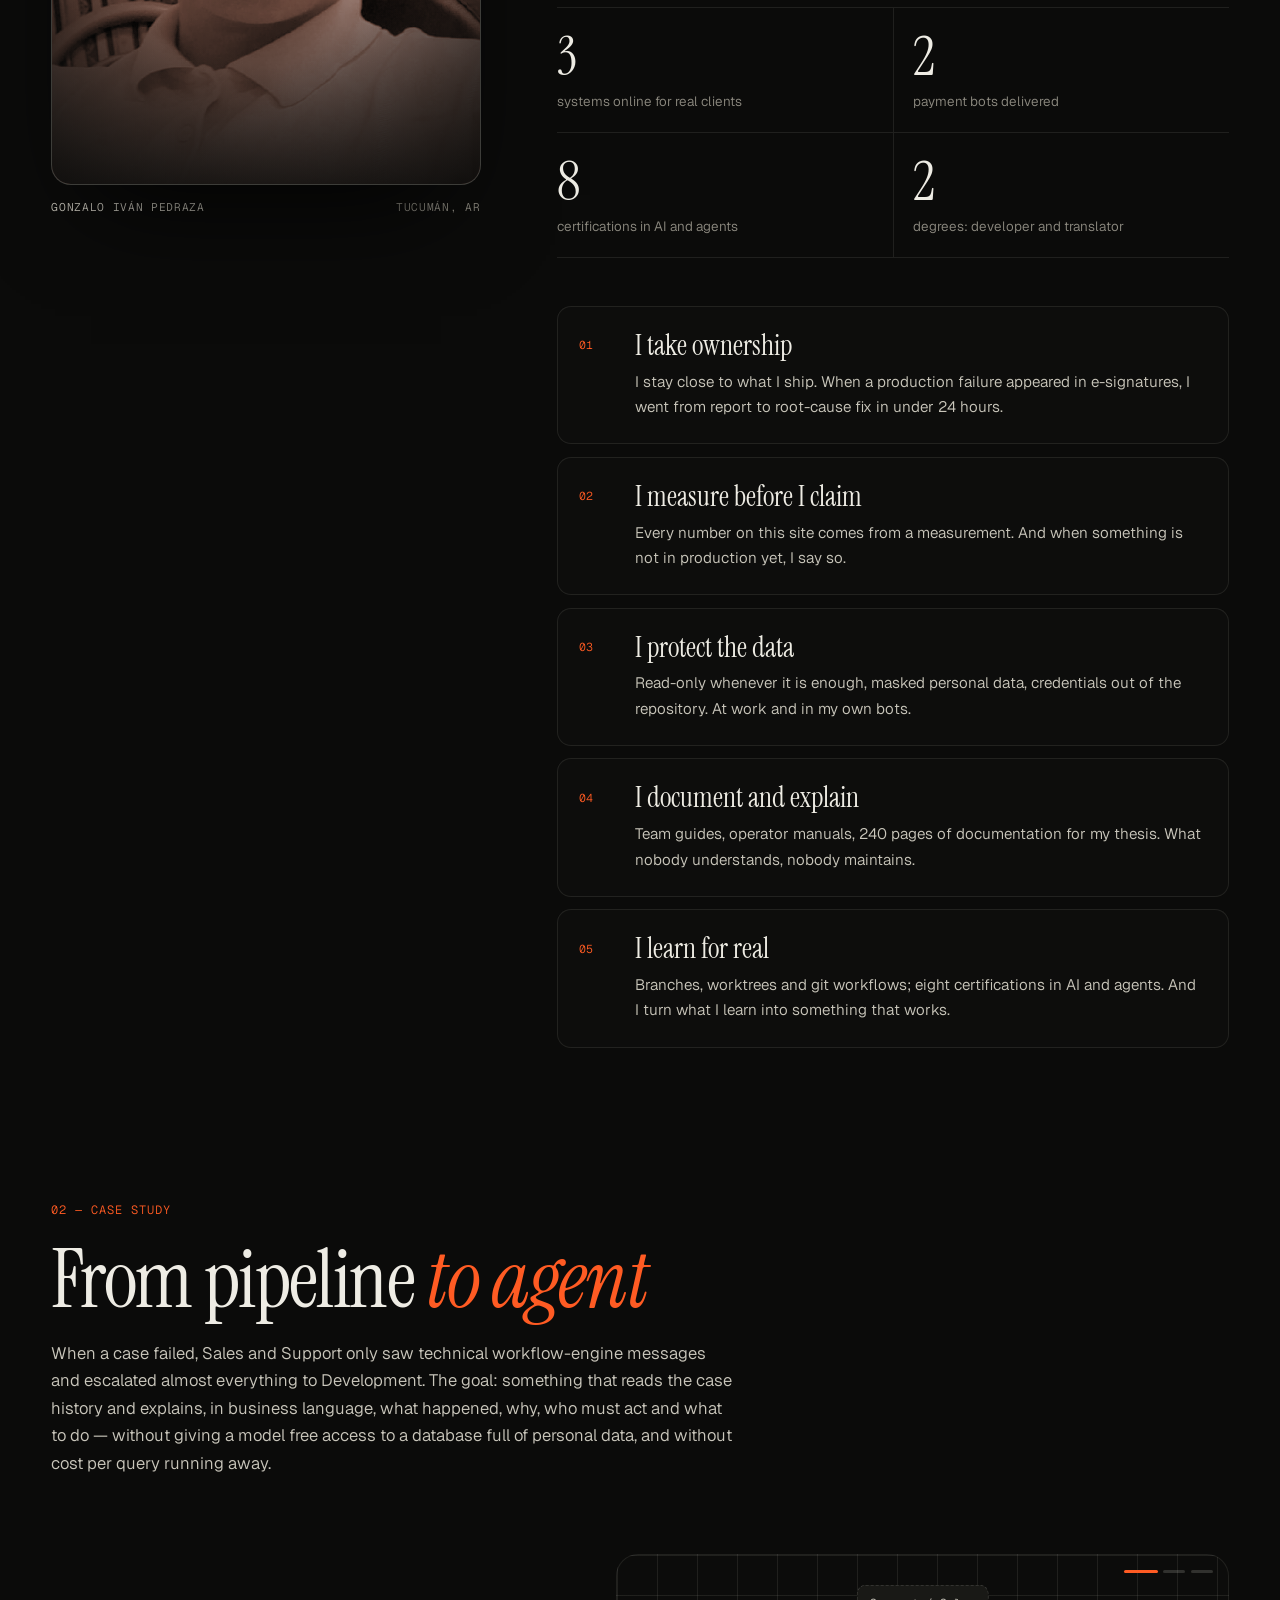
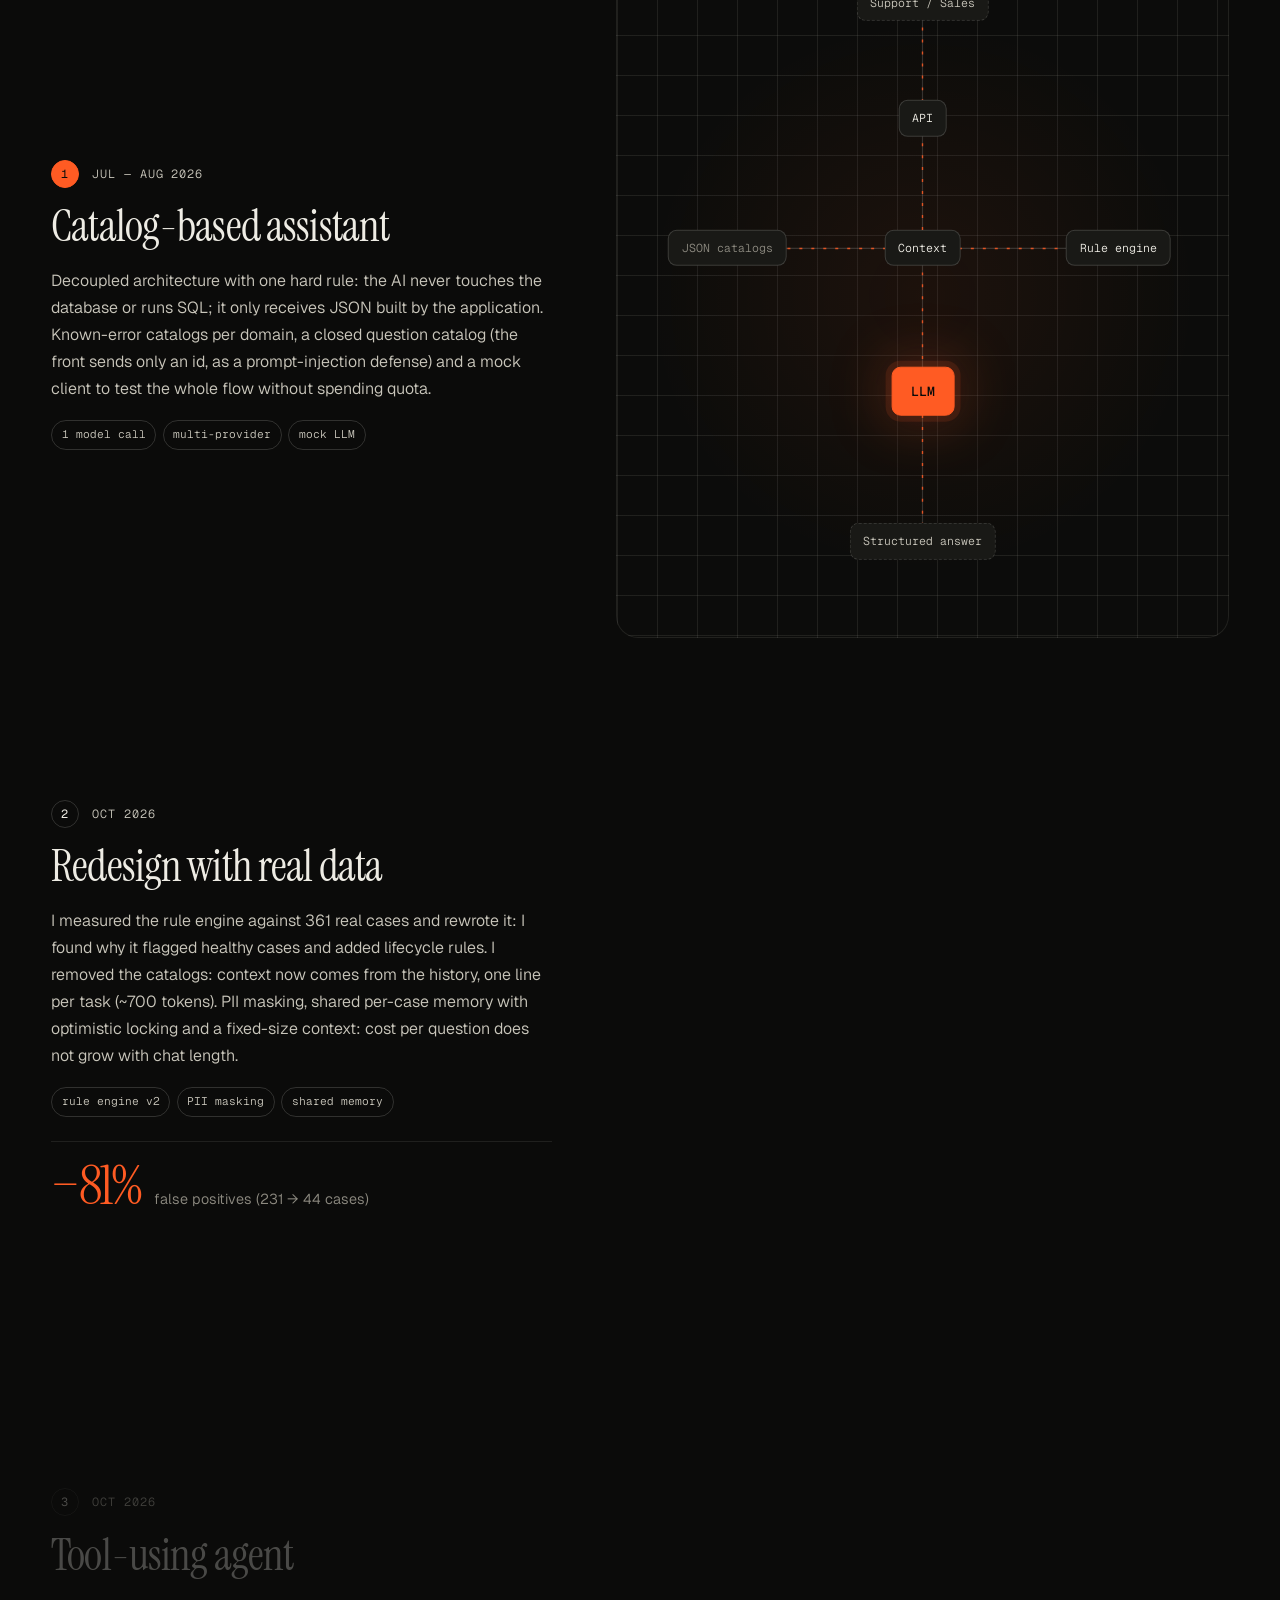
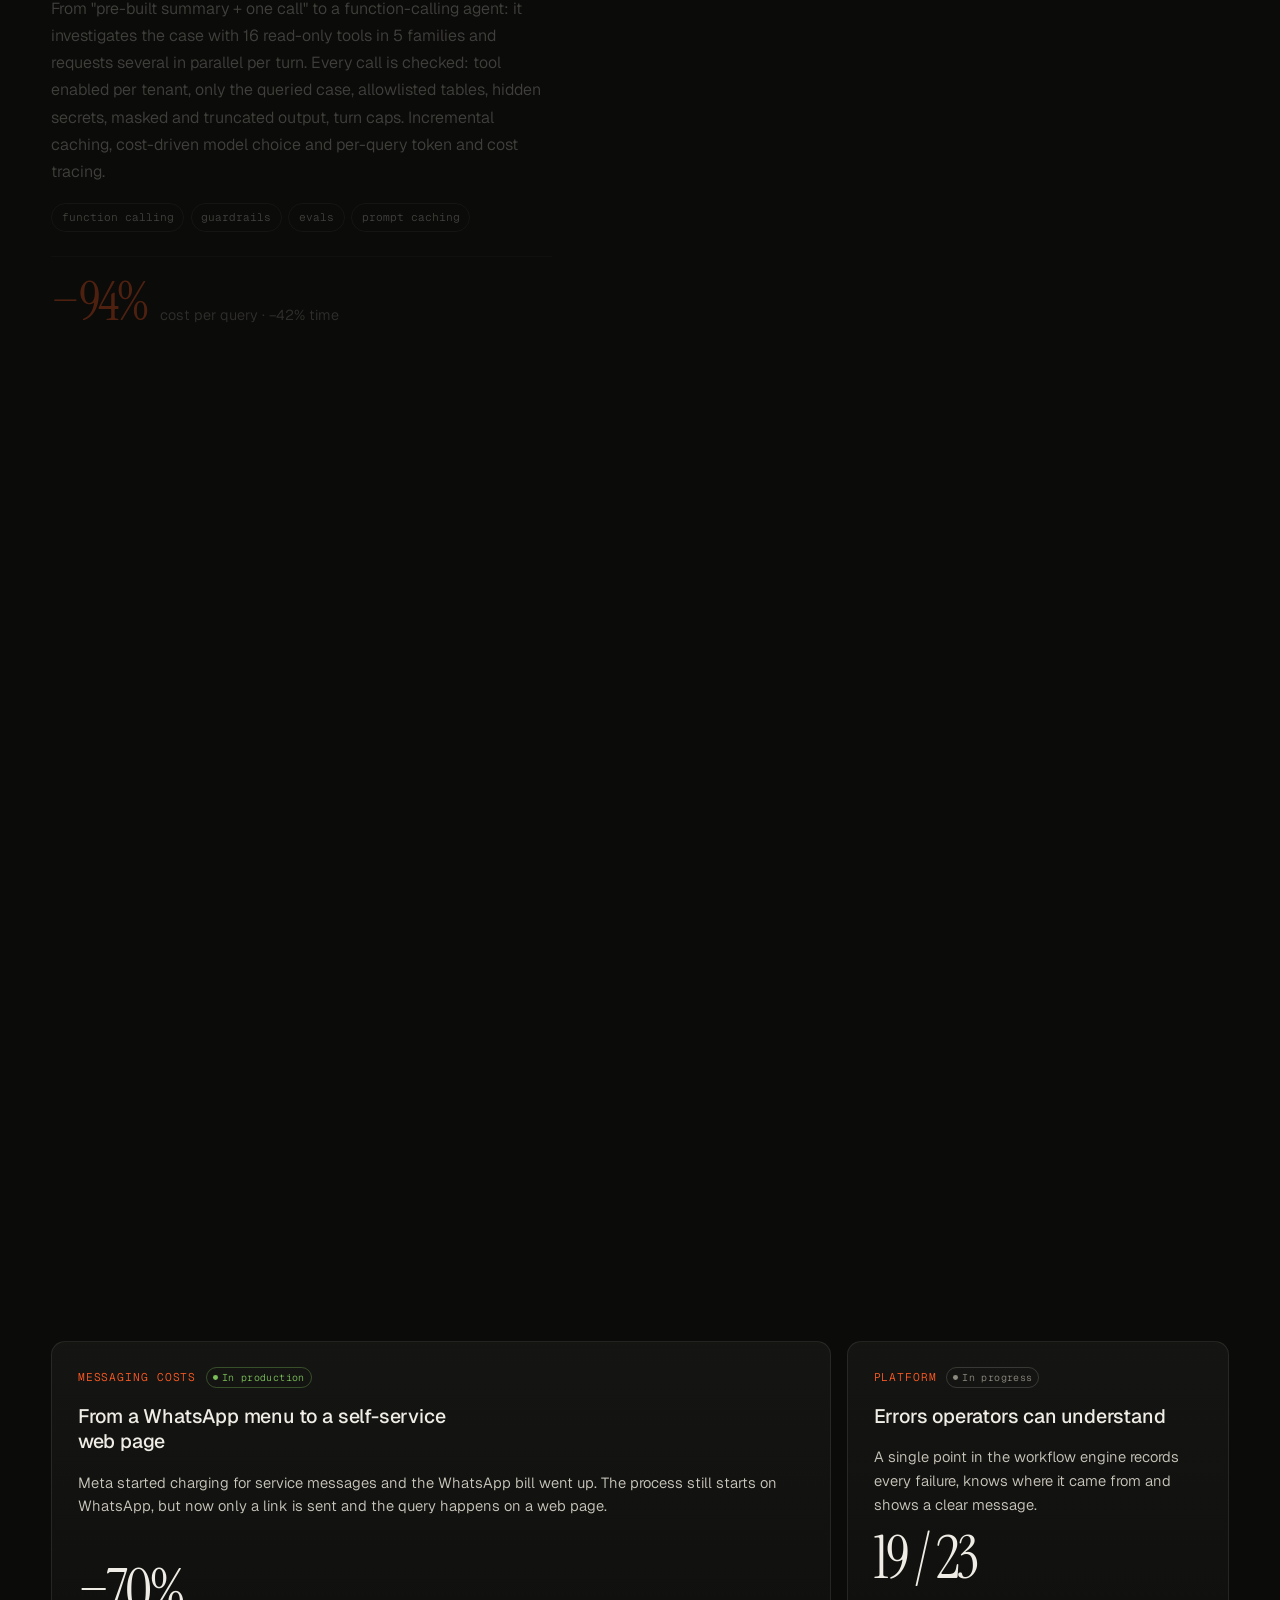
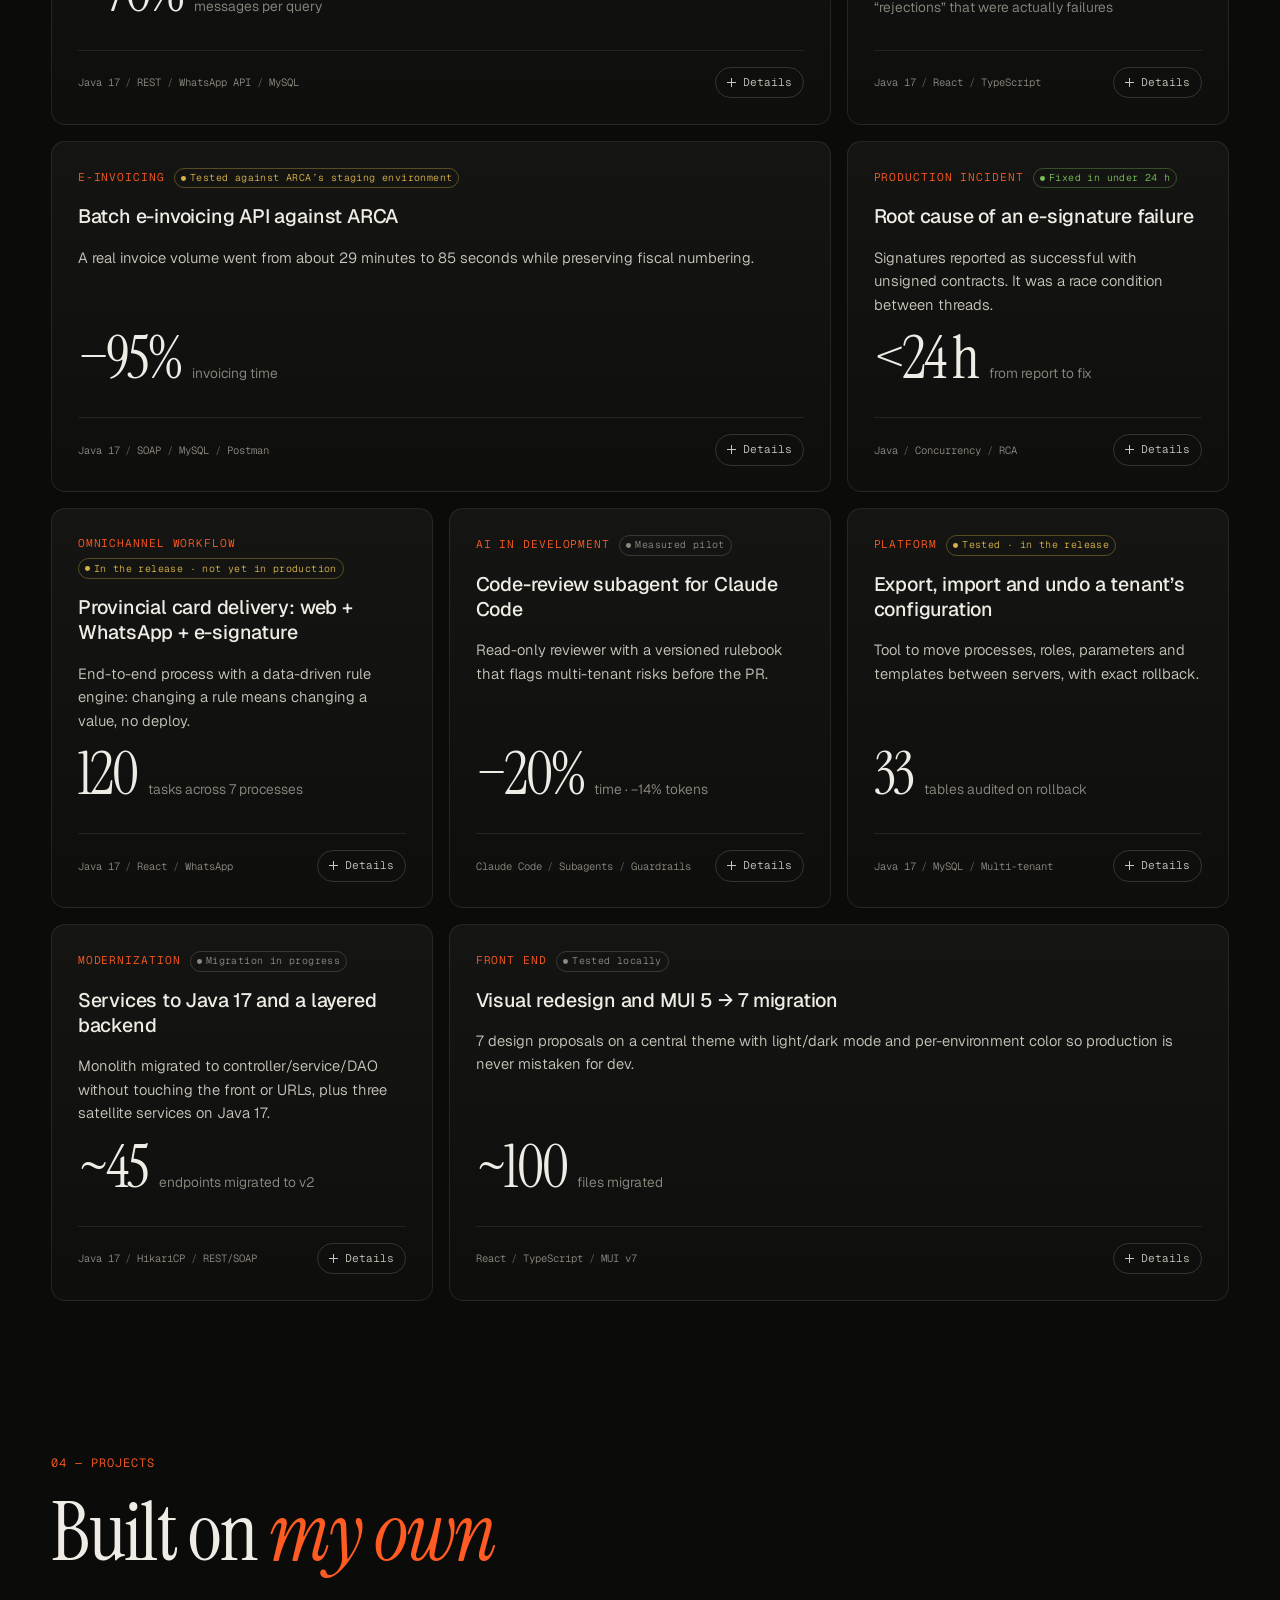
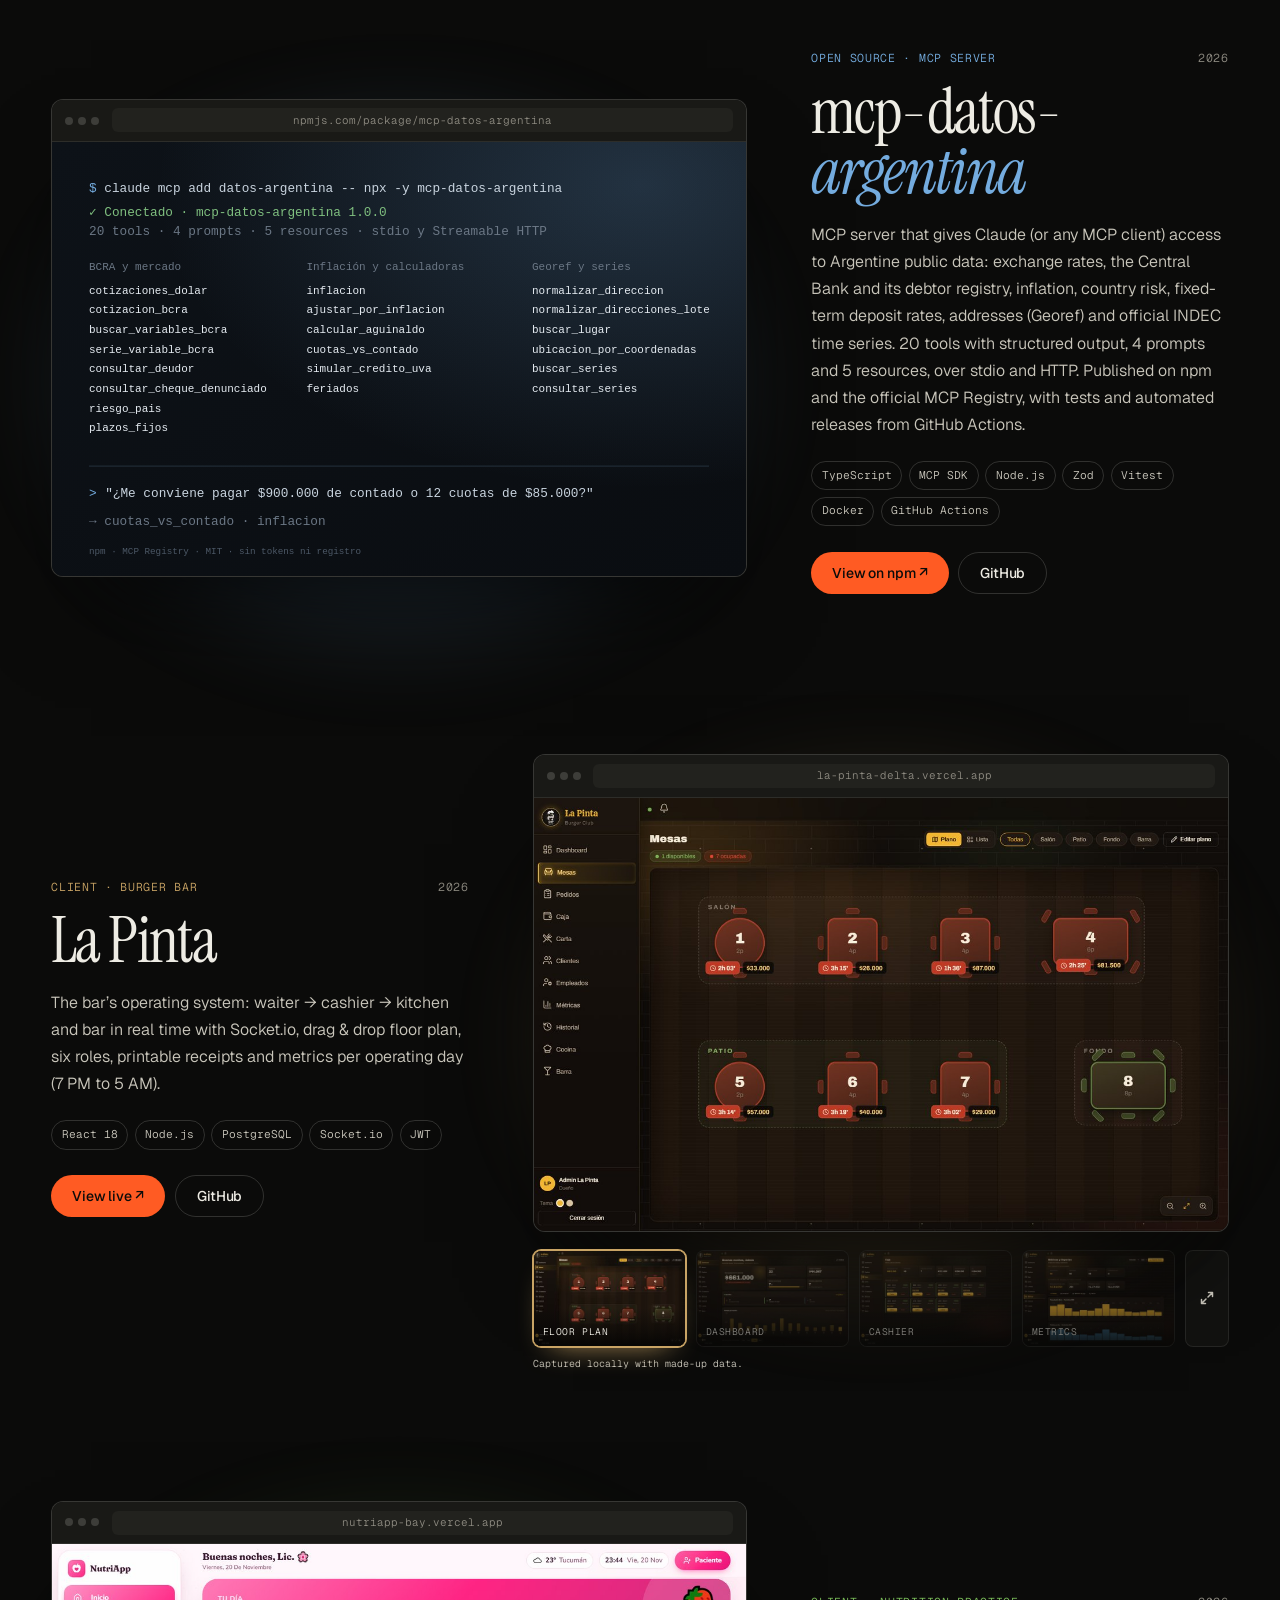
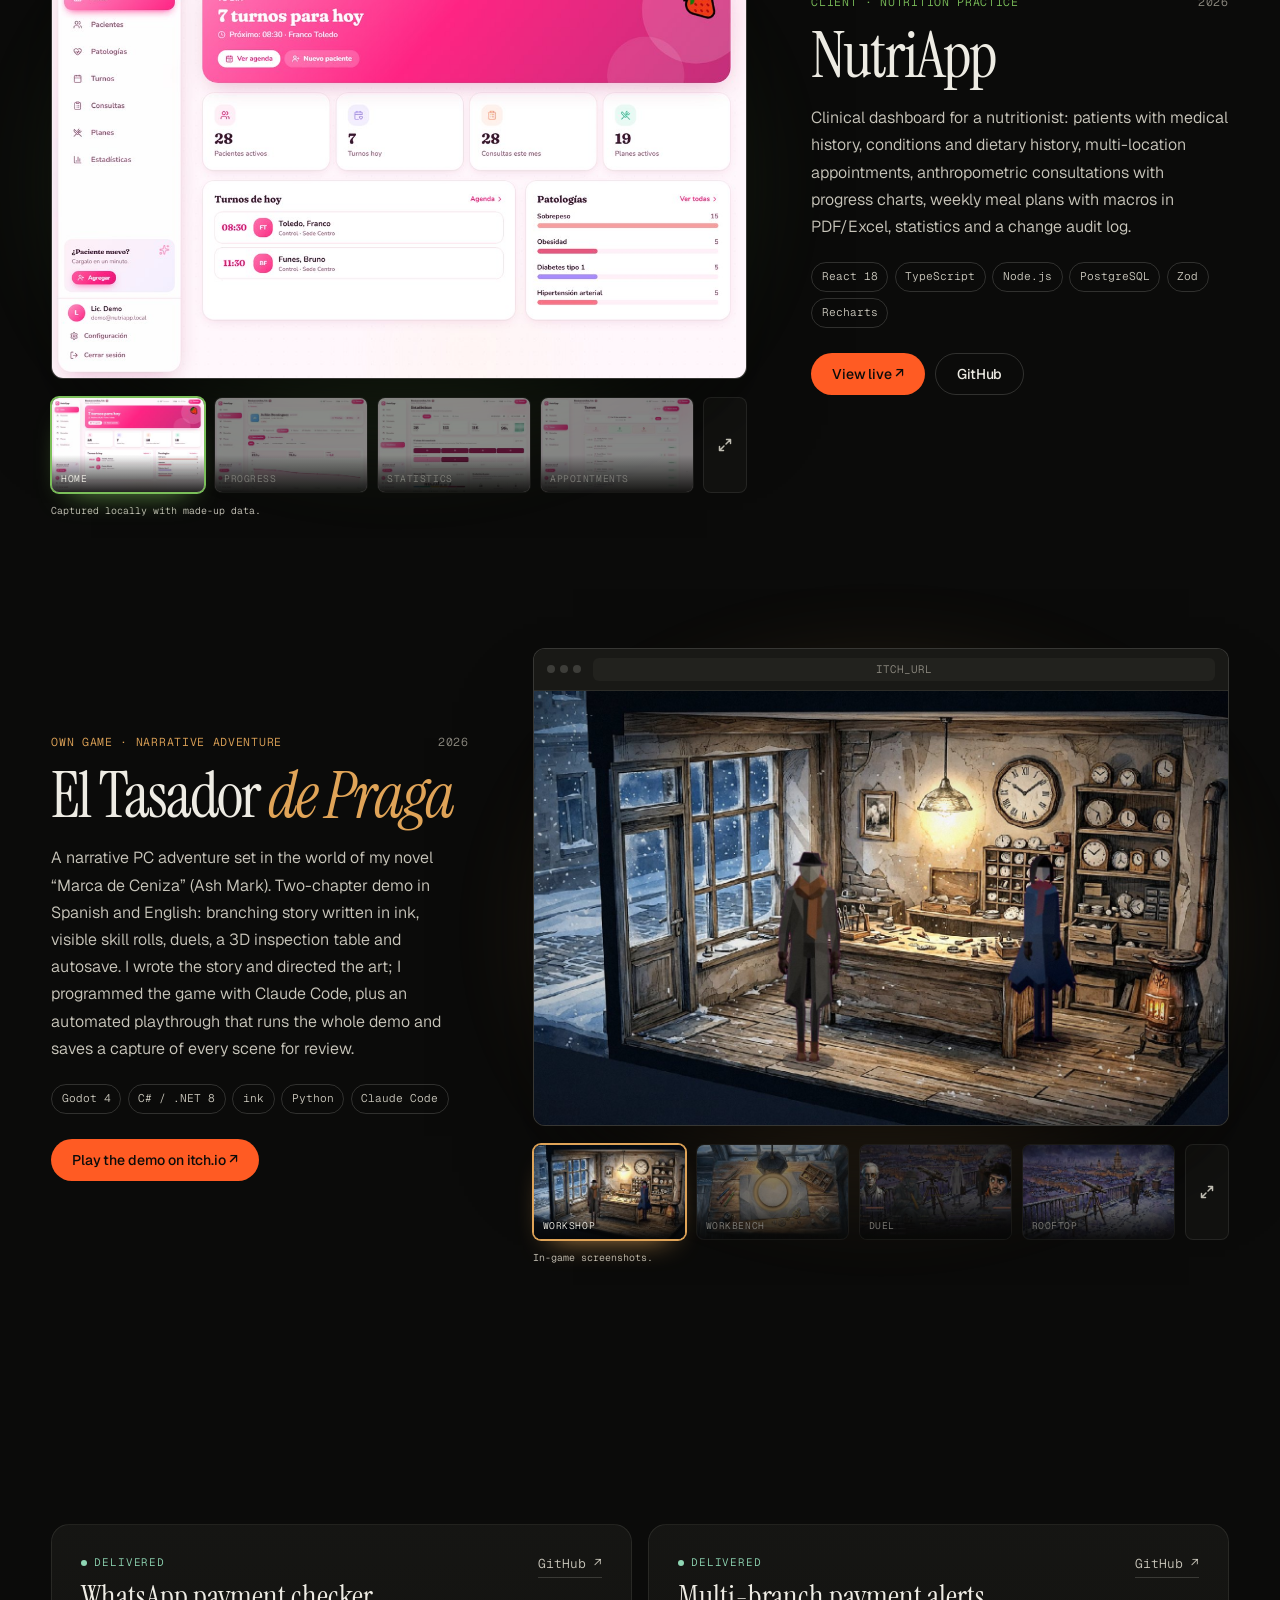
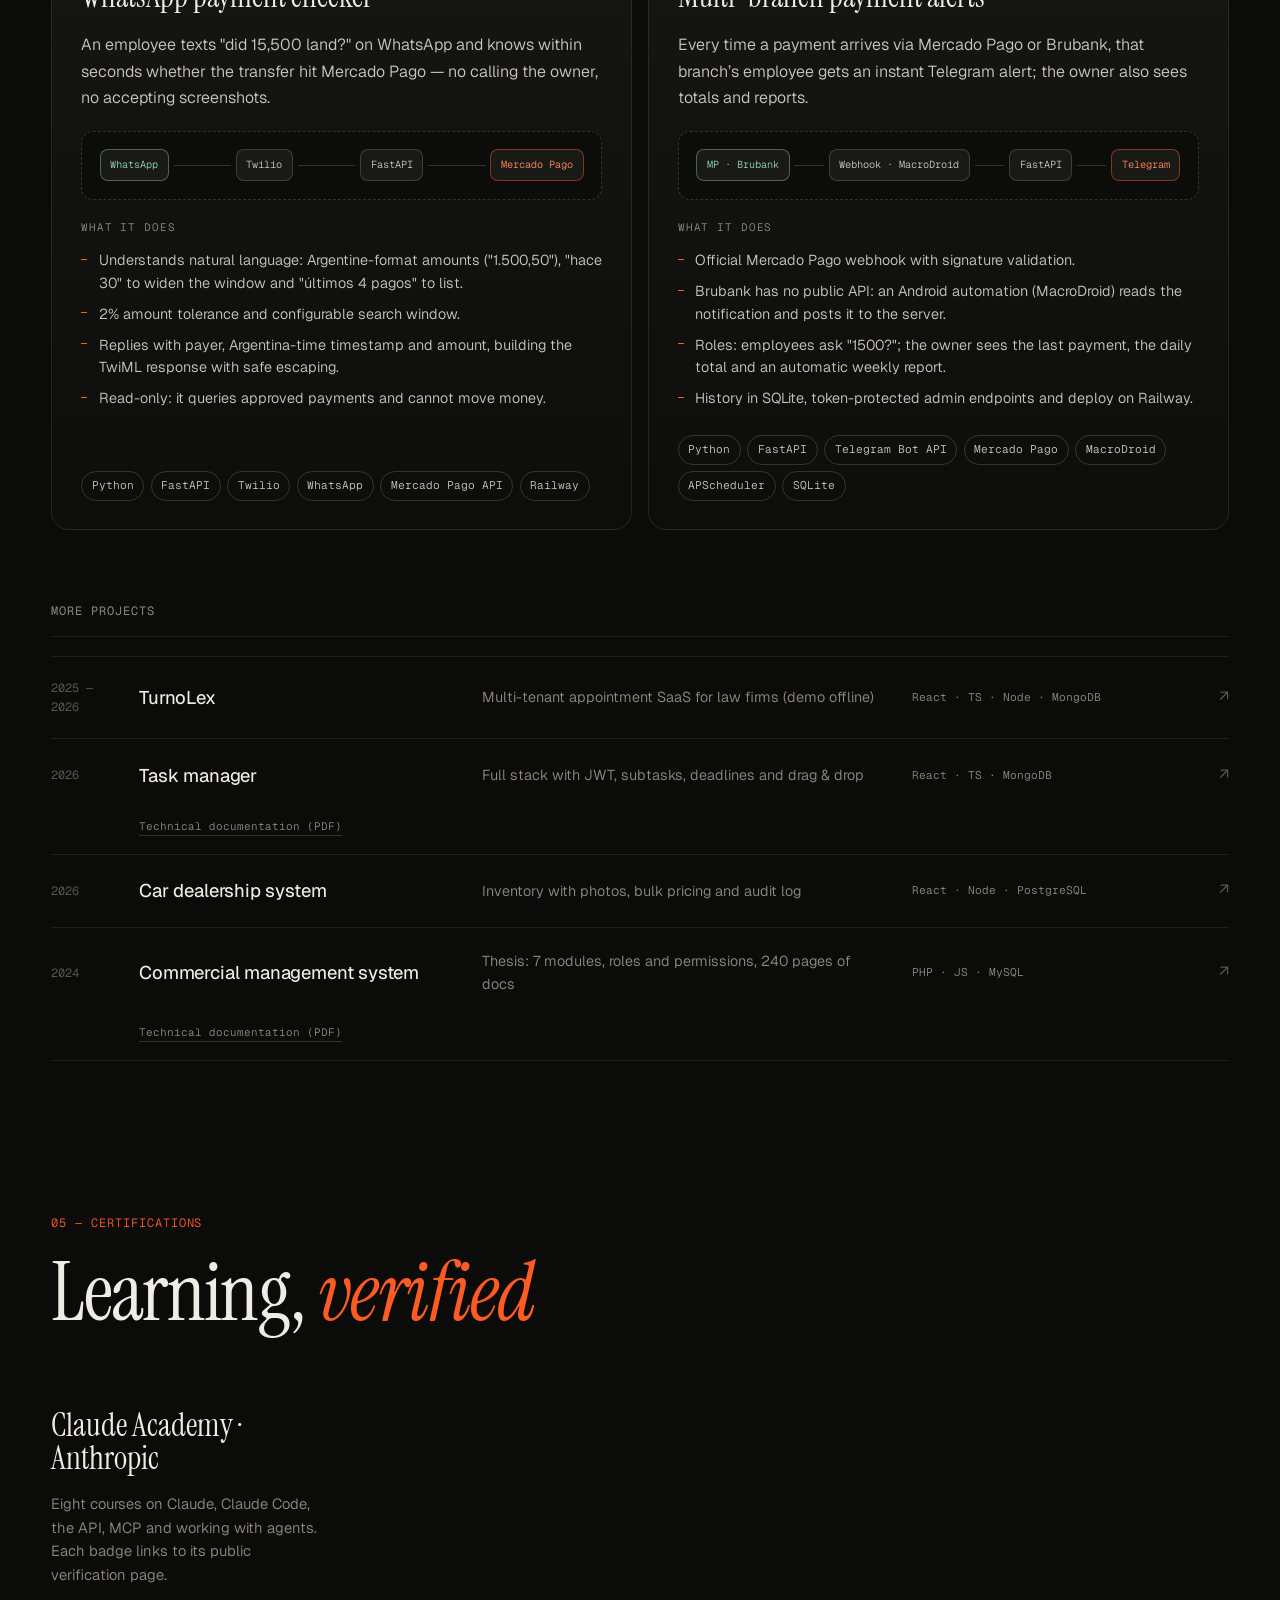
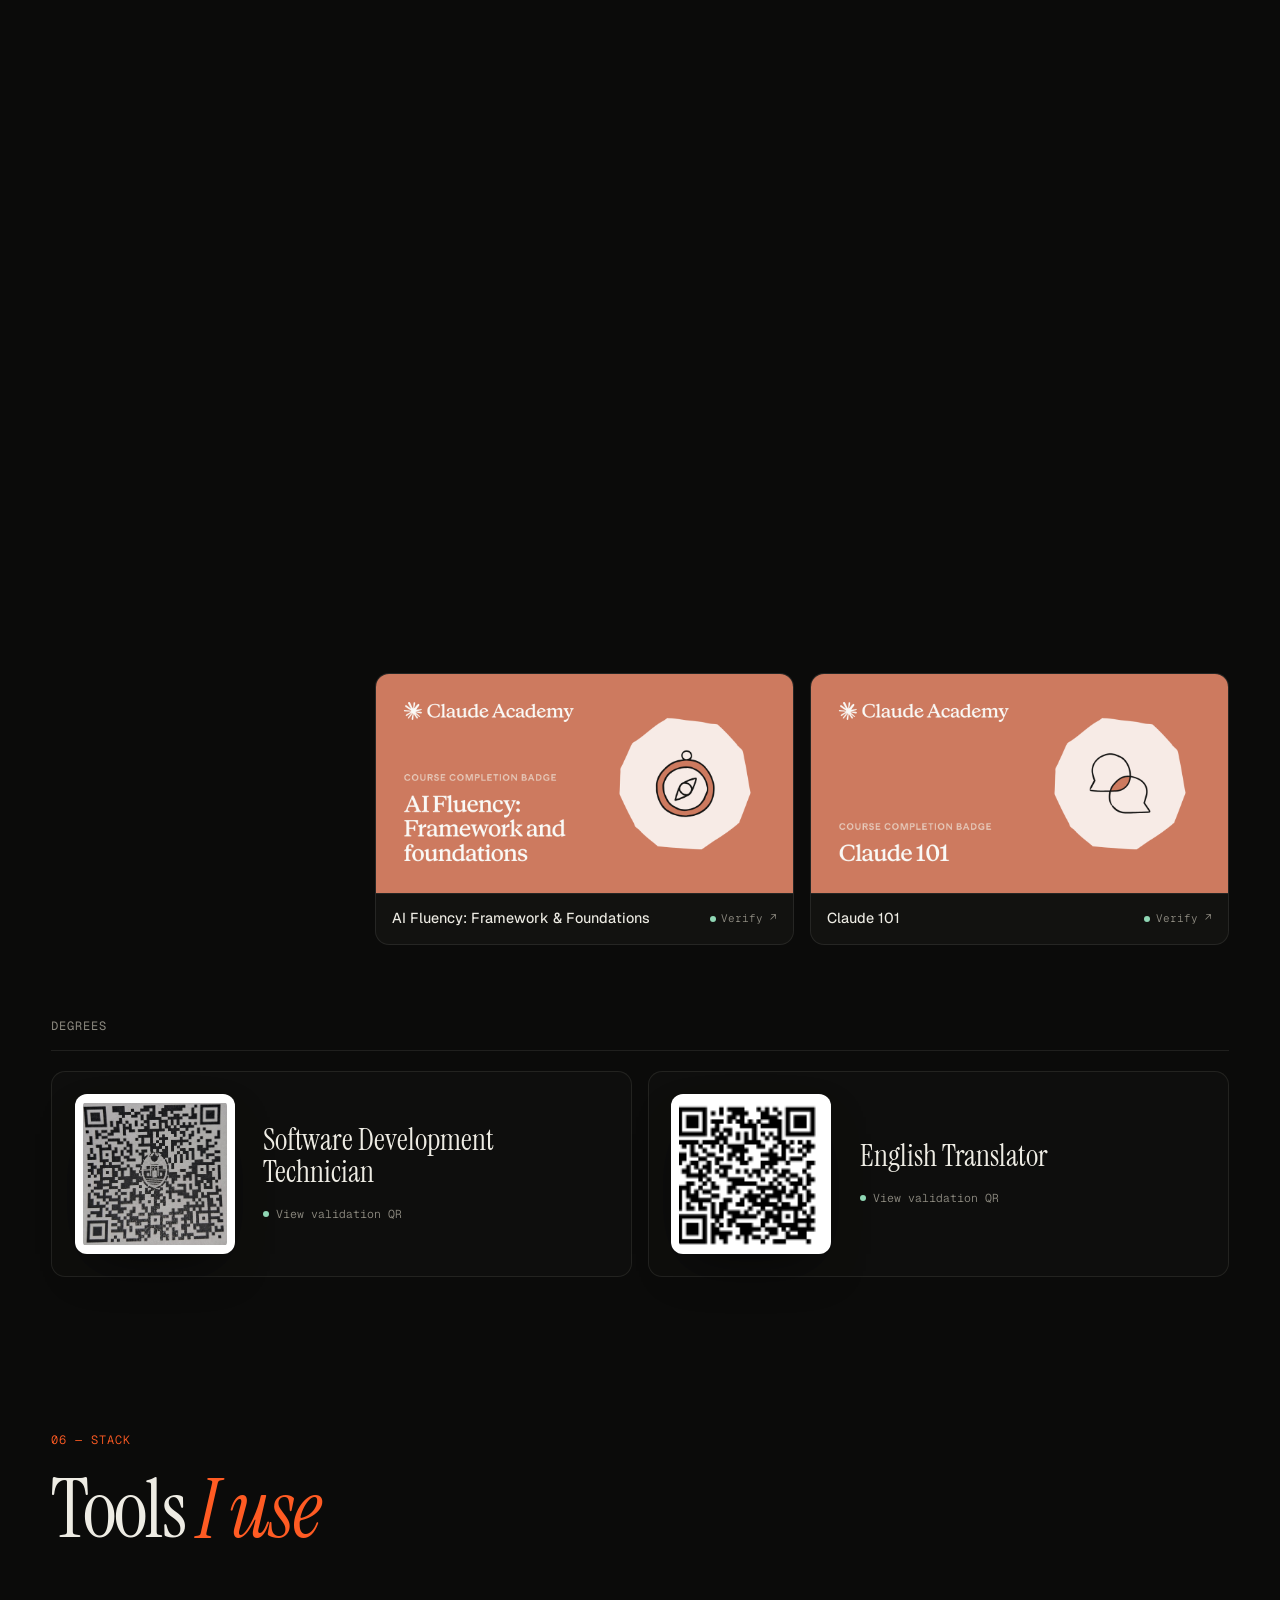
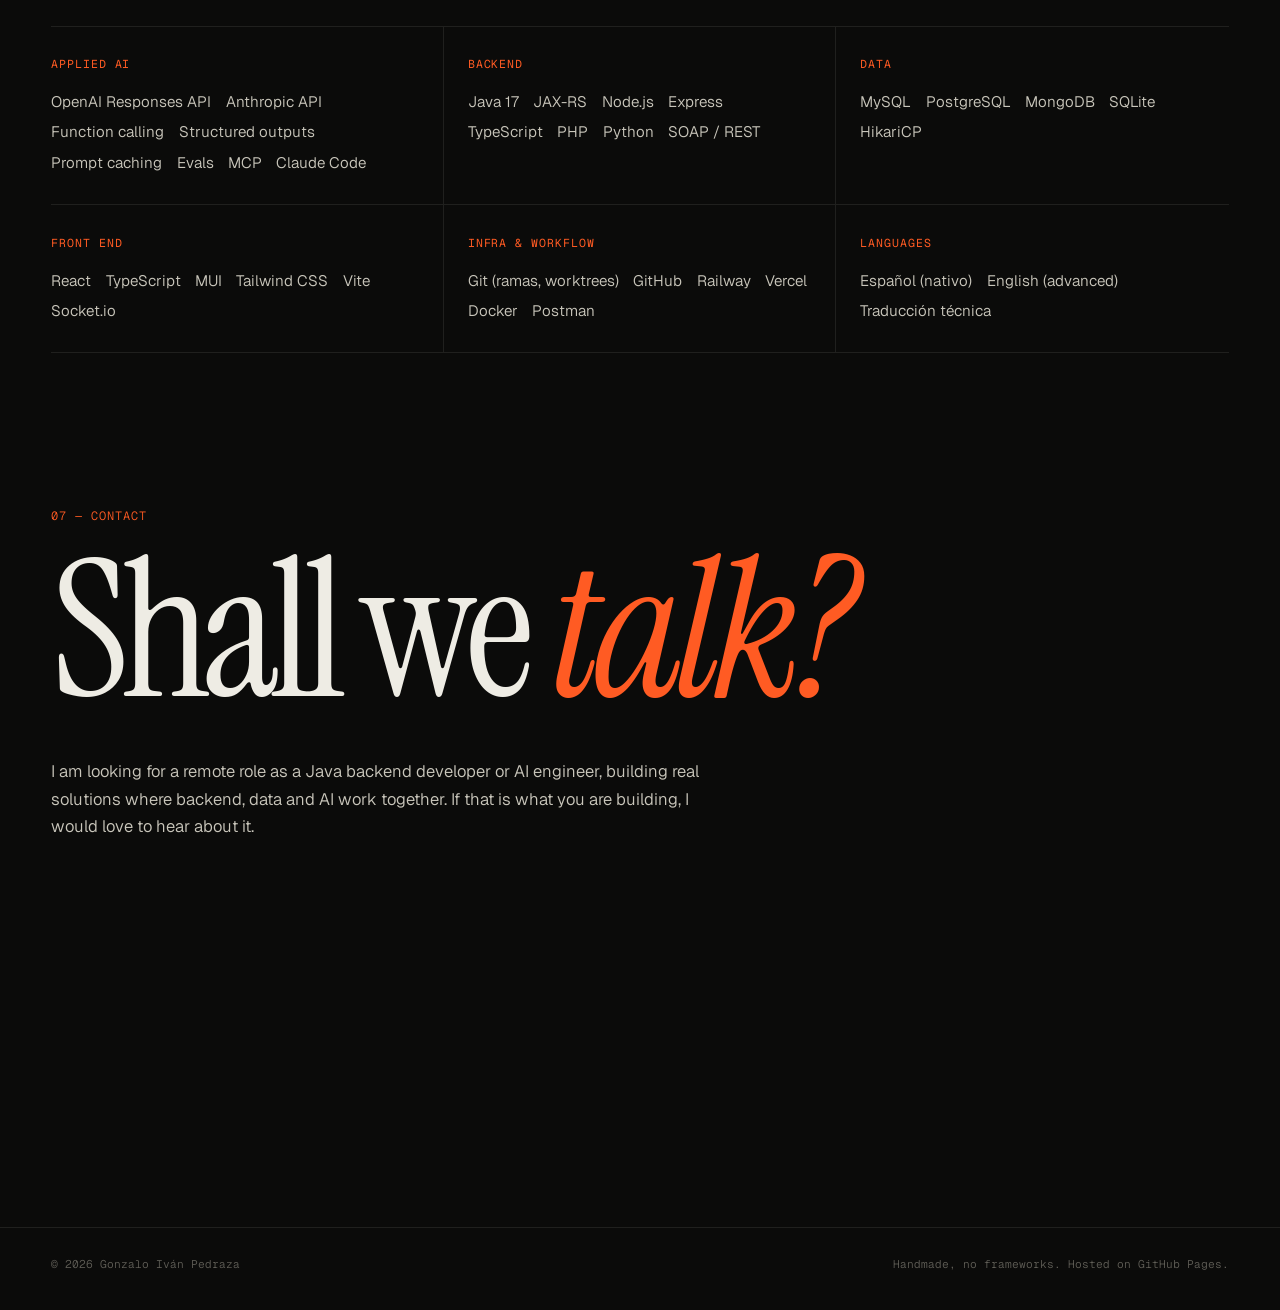
==== commit ccf76432: "Esquema del caso en celular y El Tasador de Praga en Proyectos - Caso «De pipeline a agente» en pant" ====
--- a/index.html
+++ b/index.html
@@ -161,6 +161,7 @@
             <div class="diagram__nodes"></div>
           </div>
           <ol class="story__dots" aria-hidden="true"><li></li><li></li><li></li></ol>
+          <p class="story__hint" data-i18n="case.hint">Deslizá para ver cada etapa →</p>
         </div>
       </div>
 
--- a/assets/css/main.css
+++ b/assets/css/main.css
@@ -367,7 +367,9 @@
 /* ════════ 03 PROYECTOS ════════ */
 .featured { display: grid; gap: clamp(5rem, 10vw, 8rem); }
 .proj { display: grid; grid-template-columns: minmax(0, 1.25fr) minmax(0, .75fr); gap: clamp(2rem, 5vw, 4.5rem); align-items: center; }
-.proj:nth-child(even) .proj__media { order: 2; }
+.proj__visual { position: relative; min-width: 0; }
+.proj:nth-child(even) { grid-template-columns: minmax(0, .75fr) minmax(0, 1.25fr); }
+.proj:nth-child(even) .proj__visual { order: 2; }
 .proj__media { position: relative; perspective: 1400px; }
 .frame {
   position: relative; border-radius: 12px; overflow: hidden; border: 1px solid var(--line-2); background: var(--ink-2);
@@ -378,7 +380,8 @@
 .frame__bar { display: flex; align-items: center; gap: .8rem; padding: .55rem .8rem; border-bottom: 1px solid var(--line); background: var(--ink-3); }
 .frame__bar i { width: 8px; height: 8px; border-radius: 50%; background: var(--line-2); box-shadow: 13px 0 0 var(--line-2), 26px 0 0 var(--line-2); margin-right: 26px; }
 .frame__bar span { flex: 1; text-align: center; font-family: var(--mono); font-size: .68rem; color: var(--mute); padding: .2rem .6rem; border-radius: 6px; background: rgba(238, 236, 228, .04); overflow: hidden; text-overflow: ellipsis; white-space: nowrap; }
-.frame img { width: 100%; height: auto; aspect-ratio: 16 / 10; object-fit: cover; object-position: top; transition: transform 1.4s var(--ease-out); }
+.frame img { width: 100%; height: auto; aspect-ratio: 16 / 10; object-fit: cover; object-position: top; transition: transform 1.4s var(--ease-out), opacity .22s; }
+.frame img.is-swap { opacity: 0; }
 .proj:hover .frame img { transform: scale(1.025); }
 .proj__media::after { /* resplandor del acento */
   content: ''; position: absolute; inset: 10% 5% -8%; z-index: -1; filter: blur(60px); opacity: .22;
@@ -395,6 +398,30 @@
 .proj__links .btn { height: 42px; font-size: .88rem; }
 .proj__live { margin-top: 1.2rem; display: flex; align-items: center; gap: .5rem; font-family: var(--mono); font-size: .7rem; color: var(--mute-2); min-height: 1.2em; }
 .proj__live i { width: 6px; height: 6px; border-radius: 50%; background: var(--ok); }
+
+/* galería de pantallas */
+.shots { display: flex; gap: .6rem; margin-top: 1.1rem; }
+.shot {
+  position: relative; flex: 1; min-width: 0; padding: 0; overflow: hidden; cursor: pointer;
+  border: 1px solid var(--line); border-radius: 8px; background: var(--ink-2); opacity: .5;
+  transition: opacity .3s, border-color .3s, transform .4s var(--ease-out);
+}
+.shot img { display: block; width: 100%; height: auto; aspect-ratio: 16 / 10; object-fit: cover; object-position: top; }
+.shot span {
+  position: absolute; inset: auto 0 0; padding: 1rem .55rem .4rem; text-align: left;
+  font-family: var(--mono); font-size: .6rem; letter-spacing: .06em; text-transform: uppercase; color: var(--paper);
+  background: linear-gradient(transparent, rgba(5, 5, 4, .88));
+}
+.shot:hover { opacity: .85; transform: translateY(-3px); }
+.shot.is-on { opacity: 1; border-color: var(--accent, var(--signal)); box-shadow: 0 0 0 1px var(--accent, var(--signal)), 0 14px 30px -18px var(--accent, var(--signal)); }
+.shot:focus-visible, .shots__zoom:focus-visible { outline: 2px solid var(--accent, var(--signal)); outline-offset: 2px; }
+.shots__zoom {
+  flex: 0 0 44px; display: grid; place-items: center; cursor: zoom-in;
+  border: 1px solid var(--line); border-radius: 8px; background: var(--ink-2); color: var(--paper-2); transition: border-color .3s, color .3s;
+}
+.shots__zoom svg { width: 16px; height: 16px; fill: none; stroke: currentColor; stroke-width: 1.5; stroke-linecap: round; stroke-linejoin: round; }
+.shots__zoom:hover { border-color: var(--accent, var(--signal)); color: var(--paper); }
+.shots__note { margin-top: .6rem; font-family: var(--mono); font-size: .62rem; color: var(--mute-2); }
 
 .others { list-style: none; border-top: 1px solid var(--line); }
 .others li { border-bottom: 1px solid var(--line); }
@@ -602,6 +629,7 @@
 .lightbox { position: fixed; inset: 0; z-index: 130; display: grid; place-items: center; padding: 2rem; background: rgba(5, 5, 4, .88); cursor: zoom-out; animation: fade .25s; }
 .lightbox[hidden] { display: none; }
 .lightbox img { max-width: min(420px, 90vw); max-height: 85vh; border-radius: 12px; background: #fff; padding: 10px; animation: pop .35s var(--ease-out); }
+.lightbox.is-shot img { max-width: min(1280px, 94vw); max-height: 88vh; padding: 0; background: var(--ink-2); border: 1px solid var(--line-2); box-shadow: 0 40px 120px -30px rgba(0, 0, 0, .9); }
 .toast {
   position: fixed; left: 50%; bottom: 2rem; z-index: 140; translate: -50% 1rem; opacity: 0; pointer-events: none;
   padding: .7rem 1.1rem; border-radius: 999px; background: var(--paper); color: var(--ink); font-family: var(--mono); font-size: .76rem;
@@ -634,7 +662,9 @@
   .metric:nth-child(2n) { border-right: 0; }
   .metric:nth-child(odd) { padding-left: 0; }
   .proj { grid-template-columns: 1fr; }
-  .proj:nth-child(even) .proj__media { order: 0; }
+  .shot span { display: none; }
+  .proj:nth-child(even) { grid-template-columns: 1fr; }
+  .proj:nth-child(even) .proj__visual { order: 0; }
   .others .row { grid-template-columns: 3rem 1fr 1.5rem; gap: .3rem 1rem; }
   .others .wt, .others .sk { grid-column: 2; }
   .others .ar { grid-column: 3; grid-row: 1; }
@@ -740,3 +770,28 @@
   .about__grid { grid-template-columns: 1fr; }
   .portrait { position: static; max-width: 420px; }
 }
+
+/* ════════ Caso en pantallas chicas: tarjetas que se deslizan ════════
+   El esquema queda arriba (no fijo) y cada paso es una tarjeta: al deslizar,
+   el esquema cambia. Antes el texto pasaba por debajo del esquema fijo y se
+   veía cortado. */
+.story__hint { display: none; margin-top: .9rem; font-family: var(--mono); font-size: .7rem; letter-spacing: .08em; text-transform: uppercase; color: var(--mute); }
+@media (max-width: 860px) {
+  .story { gap: 1.2rem; }
+  .story__stage { position: relative; top: auto; height: auto; display: flex; flex-direction: column; gap: .9rem; }
+  .story__stage::after { display: none; }
+  .diagram { height: min(380px, 58vh); }
+  .diagram__ring { width: min(66%, 52vh); }
+  .diagram__ring text { display: none; }
+  .story__dots { position: static; justify-content: center; gap: .6rem; }
+  .story__dots li { width: 34px; height: 24px; padding: 10px 0; background-clip: content-box; cursor: pointer; }
+  .story__dots li.is-on { width: 46px; background-clip: content-box; }
+  .story__steps {
+    flex-direction: row; gap: 1rem; overflow-x: auto; overscroll-behavior-x: contain;
+    scroll-snap-type: x mandatory; scrollbar-width: none; -webkit-overflow-scrolling: touch;
+  }
+  .story__steps::-webkit-scrollbar { display: none; }
+  .step { flex: 0 0 88%; min-height: 0; justify-content: flex-start; scroll-snap-align: start; padding-bottom: .5rem; }
+  .step h3 { font-size: 2rem; }
+  .story__hint { display: block; text-align: center; margin: -.4rem 0 0; }
+}
